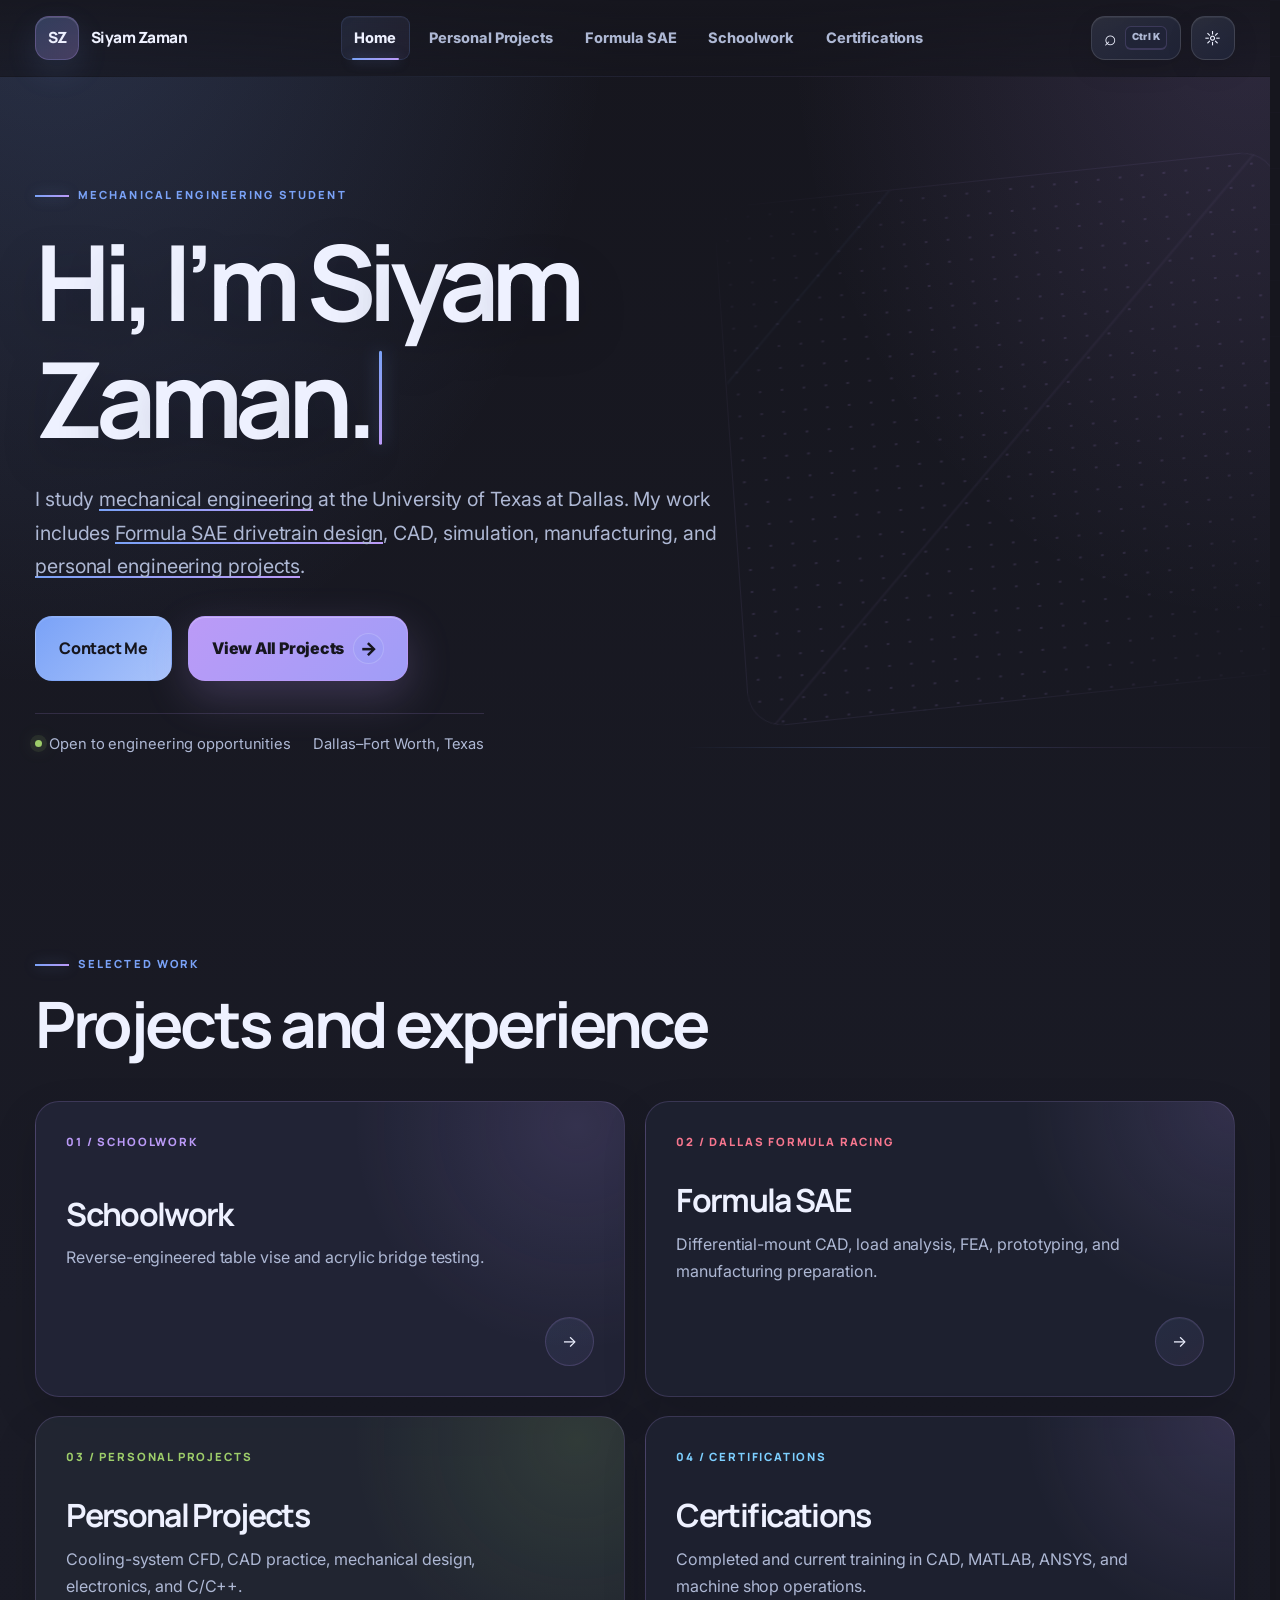
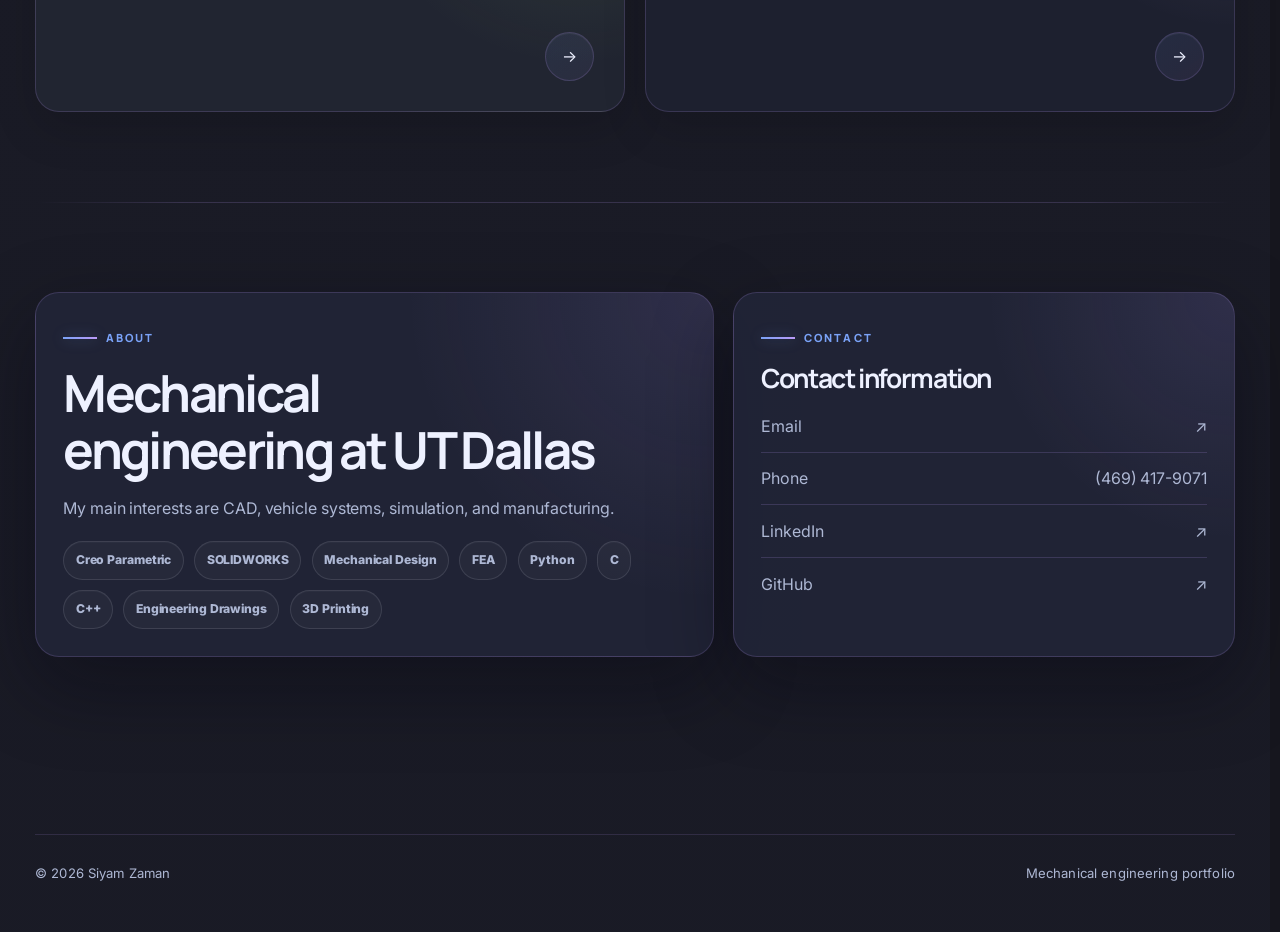
==== index.html @ e3e82bea "update" ====
<!DOCTYPE html><html lang="en"><head><meta charset="UTF-8"><meta name="viewport" content="width=device-width,initial-scale=1,viewport-fit=cover"><meta name="theme-color" content="#16161e"><style>html{background:#16161e;color-scheme:dark}html.theme-preload-light{background:#e1e2e7;color-scheme:light}</style><script>try{if(localStorage.getItem('portfolio-theme')==='light'){document.documentElement.classList.add('theme-preload-light');document.querySelector('meta[name="theme-color"]').content='#e1e2e7'}}catch{}</script><meta name="description" content="Siyam Zaman's mechanical engineering portfolio featuring schoolwork, Formula SAE, personal projects, and technical training."><title>Siyam Zaman | Engineering Portfolio</title><link rel="preconnect" href="https://fonts.googleapis.com"><link rel="preconnect" href="https://fonts.gstatic.com" crossorigin><link rel="stylesheet" href="https://fonts.googleapis.com/css2?family=Inter:opsz,wght@14..32,400..900&amp;family=Manrope:wght@400..800&amp;display=swap"><link rel="stylesheet" href="styles.css"><link rel="canonical" href="https://siyamzaman06.github.io/"><meta name="author" content="Siyam Zaman"><meta property="og:type" content="website"><meta property="og:site_name" content="Siyam Zaman Engineering Portfolio"><meta property="og:title" content="Siyam Zaman | Engineering Portfolio"><meta property="og:description" content="Siyam Zaman&#39;s mechanical engineering portfolio featuring schoolwork, Formula SAE, personal projects, and technical training."><meta property="og:url" content="https://siyamzaman06.github.io/"><meta name="twitter:card" content="summary"><meta name="twitter:title" content="Siyam Zaman | Engineering Portfolio"><meta name="twitter:description" content="Siyam Zaman&#39;s mechanical engineering portfolio featuring schoolwork, Formula SAE, personal projects, and technical training."></head><body data-page="home"><a class="skip" href="#main">Skip to main content</a>
<header class="site-header"><nav class="nav container"><a class="brand" href="index.html"><span class="brand-mark">SZ</span><span>Siyam Zaman</span></a><ul class="nav-links" id="navLinks"><li><a data-page-link="home" href="index.html">Home</a></li><li><a data-page-link="personal" href="personal-projects.html">Personal Projects</a></li><li><a data-page-link="fsae" href="fsae.html">Formula SAE</a></li><li><a data-page-link="school" href="school-projects.html">Schoolwork</a></li><li><a data-page-link="certifications" href="certifications.html">Certifications</a></li></ul><div class="nav-actions"><button type="button" class="icon-btn" id="themeToggle" aria-label="Toggle color theme">☼</button><button type="button" class="menu-btn" id="menuButton" aria-label="Open navigation" aria-expanded="false">☰</button></div></nav></header>
<main id="main">
<section class="home-hero"><div class="container home-grid"><div class="home-copy reveal"><span class="eyebrow">Mechanical Engineering Student</span><h1>Hi, I’m Siyam Zaman.</h1><p>I study <span class="load-underline">mechanical engineering</span> at the University of Texas at Dallas. My work includes <span class="load-underline">Formula SAE drivetrain design</span>, CAD, simulation, manufacturing, and <span class="load-underline">personal engineering projects</span>.</p><div class="hero-actions"><a class="button primary" href="#contact" data-contact-open aria-haspopup="dialog">Contact Me</a><button class="button secondary" type="button" data-project-overview-open aria-haspopup="dialog" aria-controls="projectOverviewDialog">View All Projects <span class="overview-cta-arrow" aria-hidden="true">→</span></button></div><div class="home-meta"><span><i></i>Open to engineering opportunities</span><span>Dallas–Fort Worth, Texas</span></div></div></div></section>
<section class="section" id="work"><div class="container"><div class="section-head reveal"><div><span class="eyebrow">Selected Work</span><h2>Projects and experience</h2></div></div><div class="page-cards"><a class="page-card reveal" href="school-projects.html"><span class="page-no">01 / SCHOOLWORK</span><div><h3>Schoolwork</h3><p>Reverse-engineered table vise and acrylic bridge testing.</p></div><span class="arrow">→</span></a><a class="page-card reveal" href="fsae.html"><span class="page-no">02 / DALLAS FORMULA RACING</span><div><h3>Formula SAE</h3><p>Differential-mount CAD, load analysis, FEA, prototyping, and manufacturing preparation.</p></div><span class="arrow">→</span></a><a class="page-card reveal" href="personal-projects.html"><span class="page-no">03 / PERSONAL PROJECTS</span><div><h3>Personal Projects</h3><p>Cooling-system CFD, CAD practice, mechanical design, electronics, and C/C++.</p></div><span class="arrow">→</span></a><a class="page-card reveal" href="certifications.html"><span class="page-no">04 / CERTIFICATIONS</span><div><h3>Certifications</h3><p>Completed and current training in CAD, MATLAB, ANSYS, and machine shop operations.</p></div><span class="arrow">→</span></a></div></div></section>
<section class="section"><div class="container about-grid"><article class="panel reveal"><span class="eyebrow">About</span><h2 style="font-size:clamp(2rem,4vw,3.3rem)">Mechanical engineering at UT Dallas</h2><p style="margin-top:1.1rem">My main interests are CAD, vehicle systems, simulation, and manufacturing.</p><div class="skills"><span>Creo Parametric</span><span>SOLIDWORKS</span><span>Mechanical Design</span><span>FEA</span><span>Python</span><span>C</span><span>C++</span><span>Engineering Drawings</span><span>3D Printing</span></div></article><aside class="panel reveal" id="contact"><span class="eyebrow">Contact</span><h3>Contact information</h3><div class="contact-list"><a href="mailto:siyamzaman06@gmail.com"><span>Email</span><span>↗</span></a><a href="tel:+14694179071" aria-label="Call Siyam Zaman at 469 417 9071"><span>Phone</span><span>(469) 417-9071</span></a><a href="https://www.linkedin.com/in/siyam-z-310ab1334/" target="_blank" rel="noopener noreferrer"><span>LinkedIn</span><span>↗</span></a><a href="https://github.com/siyamzaman06" target="_blank" rel="noopener noreferrer"><span>GitHub</span><span>↗</span></a></div></aside></div></section>
</main>
<dialog class="project-overview-dialog" id="projectOverviewDialog" aria-labelledby="projectOverviewTitle" aria-describedby="projectOverviewDescription">
  <div class="project-overview-panel">
    <button class="project-overview-close" type="button" aria-label="Close project overview" autofocus>&times;</button>
    <header class="project-overview-header">
      <span class="eyebrow">Portfolio Map</span>
      <h2 id="projectOverviewTitle">All projects</h2>
      <p id="projectOverviewDescription">Ten projects across Formula SAE, coursework, personal work, and practical training.</p>
      <div class="project-overview-summary"><span><strong data-project-count>10</strong> projects shown</span><span>4 categories</span><span>Design · Analysis · Build · Test · Code</span></div>
    </header>
    <div class="project-overview-filters" role="group" aria-label="Filter projects by category">
      <button type="button" data-project-filter="all" aria-pressed="true">All Projects</button>
      <button type="button" data-project-filter="fsae" aria-pressed="false">Formula SAE</button>
      <button type="button" data-project-filter="schoolwork" aria-pressed="false">Schoolwork</button>
      <button type="button" data-project-filter="personal" aria-pressed="false">Personal</button>
      <button type="button" data-project-filter="certifications" aria-pressed="false">Certifications</button>
    </div>
    <div class="project-overview-grid">
      <a class="project-overview-card" data-project-category="fsae" href="fsae.html#timeline">
        <div class="project-overview-meta"><span>Formula SAE</span><small>Vehicle Systems</small></div>
        <h3>Differential Mount &amp; Drivetrain Development</h3>
        <p>CAD, packaging, load analysis, FEA, and prototyping for an eccentric differential mount.</p>
        <div class="project-skill-chips"><span>CAD Development</span><span>Packaging</span><span>Statics</span><span>FEA</span><span>Prototyping</span></div>
        <b>Explore project →</b>
      </a>
      <a class="project-overview-card" data-project-category="fsae" href="fsae.html#tab-fea">
        <div class="project-overview-meta"><span>Formula SAE</span><small>Structural Analysis</small></div>
        <h3>Differential-Mount Tab CAD &amp; FEA</h3>
        <p>Left and right tab geometry evaluated with side-specific reaction loads and fatigue criteria.</p>
        <div class="project-skill-chips"><span>Load Cases</span><span>FEA Iteration</span><span>Factor of Safety</span><span>4130 Steel</span></div>
        <b>Explore project →</b>
      </a>
      <a class="project-overview-card" data-project-category="schoolwork" href="school-projects.html#table-vise">
        <div class="project-overview-meta"><span>Schoolwork</span><small>CAD Documentation</small></div>
        <h3>Reverse-Engineered Table Vise</h3>
        <p>Component modeling, assembly reconstruction, GD&amp;T drawings, and bill of materials.</p>
        <div class="project-skill-chips"><span>Creo Parametric</span><span>Reverse Engineering</span><span>Assembly Modeling</span><span>GD&amp;T</span><span>BOM</span></div>
        <b>Explore project →</b>
      </a>
      <a class="project-overview-card" data-project-category="schoolwork" href="school-projects.html#acrylic-bridge">
        <div class="project-overview-meta"><span>Schoolwork</span><small>Design &amp; Test</small></div>
        <h3>Laser-Cut Acrylic Bridge</h3>
        <p>AutoCAD design, structural calculations, laser-cut fabrication, and load testing.</p>
        <div class="project-skill-chips"><span>AutoCAD</span><span>Statics</span><span>Laser Cutting</span><span>Structural Testing</span></div>
        <b>Explore project →</b>
      </a>
      <a class="project-overview-card" data-project-category="certifications" href="certifications.html#machine-shop">
        <div class="project-overview-meta"><span>Certifications</span><small>Manufacturing</small></div>
        <h3>Machine Shop Training</h3>
        <p>Hands-on aluminum machining and threaded-fastener preparation.</p>
        <div class="project-skill-chips"><span>Cutting</span><span>Drilling</span><span>Tapping</span><span>Fastener Assembly</span></div>
        <b>Explore project →</b>
      </a>
      <a class="project-overview-card" data-project-category="personal" href="cooling-test-bench.html">
        <div class="project-overview-meta"><span>Personal</span><small>Thermal-Fluid Testing</small></div>
        <h3>Electronics Cooling Test System</h3>
        <p>Four duct resistance curves matched with the fan P–Q curve to select a test outlet.</p>
        <div class="project-skill-chips"><span>Heat Transfer</span><span>ANSYS Fluent</span><span>Fan P–Q Curves</span><span>Instrumentation</span><span>3D Printing</span></div>
        <b>Explore project →</b>
      </a>
      <a class="project-overview-card" data-project-category="personal" href="personal-projects.html#cad-practice">
        <div class="project-overview-meta"><span>Personal</span><small>Ongoing Practice</small></div>
        <h3>365 CAD Practice Problems</h3>
        <p>Consistent part-modeling practice across SOLIDWORKS and Creo.</p>
        <div class="project-skill-chips"><span>SOLIDWORKS</span><span>Creo</span><span>Sketching</span><span>Parametric Modeling</span></div>
        <b>Explore project →</b>
      </a>
      <a class="project-overview-card" data-project-category="personal" href="planetary-gearbox.html">
        <div class="project-overview-meta"><span>Personal</span><small>Mechanical Systems</small></div>
        <h3>Instrumented Planetary Gearbox</h3>
        <p>Preliminary gearbox requirements, gear calculations, CAD planning, and test planning.</p>
        <div class="project-skill-chips"><span>Planetary Gearing</span><span>Parametric CAD</span><span>ANSYS</span><span>3D Printing</span><span>Test Validation</span></div>
        <b>Explore project →</b>
      </a>
      <a class="project-overview-card" data-project-category="personal" href="personal-projects.html#arduino-projects">
        <div class="project-overview-meta"><span>Personal</span><small>Electronics</small></div>
        <h3>Arduino Electronics Learning Projects</h3>
        <p>Breadboard circuits built and debugged with an Arduino-compatible board.</p>
        <div class="project-skill-chips"><span>Circuits</span><span>Breadboarding</span><span>Arduino Programming</span><span>I/O</span><span>Troubleshooting</span></div>
        <b>Explore project →</b>
      </a>
      <a class="project-overview-card" data-project-category="personal" href="personal-projects.html#competitive-programming">
        <div class="project-overview-meta"><span>Personal</span><small>Software &amp; Algorithms</small></div>
        <h3>Competitive Programming &amp; Algorithms</h3>
        <p>Approximately 200 Codeforces problems solved in C and C++, plus USACO practice.</p>
        <div class="project-skill-chips"><span>C</span><span>C++</span><span>Algorithms</span><span>Data Structures</span><span>Dynamic Programming</span><span>Complexity Analysis</span></div>
        <b>Explore project →</b>
      </a>
    </div>
  </div>
</dialog>
<footer class="footer"><div class="container footer-row"><span>© <span data-year></span> Siyam Zaman</span><span>Mechanical engineering portfolio</span></div></footer><script src="script.js?v=20260829"></script></body></html>
---- styles.css ----
:root{--bg:#16161e;--bg2:#1a1b26;--panel:rgba(36,40,59,.82);--solid:#24283b;--text:#c0caf5;--muted:#a9b1d6;--line:rgb(var(--accent-rgb)/.2);--accent:#7aa2f7;--accent2:#7dcfff;--green:#9ece6a;--amber:#e0af68;--shadow:0 24px 70px rgba(0,0,0,.28);--r:22px;--max:1180px}body.light{--bg:#e1e2e7;--bg2:#d5d6db;--panel:rgba(255,255,255,.88);--solid:#fff;--text:#343b58;--muted:#6172b0;--line:rgba(55,96,191,.12);--shadow:0 22px 55px rgba(55,96,191,.13)}*{box-sizing:border-box;margin:0;padding:0}html{scroll-behavior:smooth}body{min-height:100vh;overflow-x:hidden;color:var(--text);background:radial-gradient(circle at 10% 5%,rgb(var(--accent-rgb)/.13),transparent 31%),radial-gradient(circle at 90% 2%,rgb(var(--accent2-rgb)/.14),transparent 27%),linear-gradient(180deg,var(--bg),var(--bg2));font-family:Inter,ui-sans-serif,system-ui,-apple-system,BlinkMacSystemFont,"Segoe UI",sans-serif;line-height:1.65;transition:.25s}body:before{content:"";position:fixed;inset:0;pointer-events:none;z-index:-1;opacity:.17;background-image:linear-gradient(var(--line) 1px,transparent 1px),linear-gradient(90deg,var(--line) 1px,transparent 1px);background-size:46px 46px;mask-image:linear-gradient(to bottom,black,transparent 78%)}a{color:inherit;text-decoration:none}img{display:block;max-width:100%}button{font:inherit;cursor:pointer}.container{width:min(calc(100% - 2rem),var(--max));margin-inline:auto}.skip{position:fixed;top:-70px;left:1rem;z-index:9999;padding:.8rem 1rem;color:#16161e;background:var(--accent);border-radius:10px;font-weight:800}.skip:focus{top:1rem}.site-header{position:sticky;top:0;z-index:1000;border-bottom:1px solid transparent;transition:.25s}.site-header.scrolled{background:color-mix(in srgb,var(--bg) 82%,transparent);border-bottom-color:var(--line);backdrop-filter:blur(18px)}.nav{min-height:78px;display:flex;align-items:center;justify-content:space-between;gap:1.1rem}.brand{display:flex;align-items:center;gap:.75rem;font-weight:900;letter-spacing:-.03em}.brand-mark{width:42px;aspect-ratio:1;display:grid;place-items:center;border:1px solid var(--line);border-radius:13px;background:linear-gradient(135deg,rgb(var(--accent-rgb)/.23),rgb(var(--accent2-rgb)/.28))}.nav-links{display:flex;align-items:center;gap:1rem;list-style:none}.nav-links a{position:relative;padding:.3rem 0;color:var(--muted);font-size:.91rem;font-weight:760}.nav-links a:hover,.nav-links a.active{color:var(--text)}.nav-links a.active:after{content:"";position:absolute;left:0;right:0;bottom:-.45rem;height:2px;background:linear-gradient(90deg,var(--accent),var(--accent2));border-radius:99px}.nav-actions{display:flex;align-items:center;gap:.65rem}.icon-btn,.menu-btn{width:42px;height:42px;display:grid;place-items:center;color:var(--text);border:1px solid var(--line);border-radius:12px;background:var(--panel)}.menu-btn{display:none}.button{display:inline-flex;align-items:center;justify-content:center;gap:.55rem;min-height:46px;padding:.75rem 1.1rem;border:1px solid transparent;border-radius:13px;font-weight:850;transition:.2s}.button:hover{transform:translateY(-2px)}.primary{color:#16161e;background:linear-gradient(135deg,var(--accent),#7dcfff);box-shadow:0 12px 32px rgb(var(--accent-rgb)/.2)}.secondary{color:var(--text);border-color:var(--line);background:var(--panel)}.small{min-height:40px;padding:.58rem .85rem;font-size:.88rem}.eyebrow{display:inline-flex;align-items:center;gap:.55rem;margin-bottom:.8rem;color:var(--accent);font-size:.78rem;font-weight:900;letter-spacing:.15em;text-transform:uppercase}.eyebrow:before{content:"";width:28px;height:2px;background:linear-gradient(90deg,var(--accent),var(--accent2))}h1,h2,h3{line-height:1.1;letter-spacing:-.045em}h1{font-size:clamp(3.1rem,8vw,6.8rem)}h2{font-size:clamp(2.1rem,5vw,4rem)}h3{font-size:clamp(1.3rem,2.3vw,1.65rem)}p{color:var(--muted)}.section{padding:6rem 0}.section-head{display:flex;justify-content:space-between;align-items:end;gap:2rem;margin-bottom:2.2rem}.page-hero{padding:5.8rem 0 3.8rem}.page-grid{display:grid;grid-template-columns:1.1fr .9fr;align-items:center;gap:3rem}.page-hero p{max-width:720px;margin-top:1.35rem;font-size:clamp(1.02rem,1.8vw,1.22rem)}.hero-actions{display:flex;flex-wrap:wrap;gap:.8rem;margin-top:1.8rem}.badge-card,.panel{padding:1.7rem;border:1px solid var(--line);border-radius:30px;background:radial-gradient(circle at top right,rgb(var(--accent-rgb)/.14),transparent 35%),var(--panel);box-shadow:var(--shadow)}.facts{display:grid;gap:.85rem;margin-top:1rem}.fact{display:flex;justify-content:space-between;gap:1rem;padding-bottom:.75rem;border-bottom:1px solid var(--line)}.fact:last-child{border-bottom:0;padding-bottom:0}.fact span:last-child{color:var(--muted);text-align:right}.home-hero{min-height:calc(100vh - 78px);display:grid;align-items:center;padding:4.5rem 0 3.8rem}.home-grid{display:grid;grid-template-columns:1.12fr .88fr;gap:4rem;align-items:center}.home-copy p{max-width:730px;margin-top:1.45rem;font-size:clamp(1.05rem,2vw,1.24rem)}.home-meta{display:flex;flex-wrap:wrap;gap:.8rem 1.4rem;margin-top:1.8rem;color:var(--muted);font-size:.92rem}.home-meta span{display:flex;align-items:center;gap:.45rem}.home-meta i{width:7px;height:7px;border-radius:50%;background:var(--green);box-shadow:0 0 0 5px rgba(158,206,106,.1)}.visual{position:relative;min-height:470px;display:grid;place-items:center}.blueprint{width:min(100%,500px);min-height:420px;position:relative;overflow:hidden;border:1px solid var(--line);border-radius:30px;background:linear-gradient(rgb(var(--accent-rgb)/.08) 1px,transparent 1px),linear-gradient(90deg,rgb(var(--accent-rgb)/.08) 1px,transparent 1px),radial-gradient(circle at 75% 20%,rgb(var(--accent-rgb)/.20),transparent 30%),linear-gradient(145deg,rgba(255,255,255,.08),rgba(255,255,255,.02));background-size:30px 30px,30px 30px,auto,auto;box-shadow:var(--shadow);transform:perspective(1100px) rotateY(-6deg) rotateX(2deg)}.blueprint svg{position:absolute;inset:14% 8% 22%;width:84%;height:64%;filter:drop-shadow(0 20px 28px rgba(0,0,0,.28))}.blue-label{position:absolute;left:1.3rem;right:1.3rem;bottom:1.3rem;display:flex;justify-content:space-between;align-items:end;gap:1rem;padding:1rem;border:1px solid var(--line);border-radius:15px;background:rgba(6,14,25,.58);backdrop-filter:blur(12px)}body.light .blue-label{background:rgba(255,255,255,.72)}.page-cards,.project-grid,.cert-grid{display:grid;grid-template-columns:repeat(12,1fr);gap:1.2rem}.page-card{grid-column:span 6;min-height:330px;display:flex;flex-direction:column;justify-content:space-between;gap:2rem;padding:1.7rem;border:1px solid var(--line);border-radius:30px;background:radial-gradient(circle at top right,rgb(var(--accent-rgb)/.13),transparent 32%),var(--panel);box-shadow:0 18px 45px rgba(0,0,0,.14);transition:.25s}.page-card:nth-child(even){background:radial-gradient(circle at top right,rgb(var(--accent2-rgb)/.14),transparent 32%),var(--panel)}.page-card:hover{transform:translateY(-5px);border-color:rgb(var(--accent-rgb)/.35)}.page-no{color:var(--accent);font-size:.8rem;font-weight:900;letter-spacing:.13em}.page-card p{margin-top:.75rem}.arrow{align-self:flex-end;width:46px;height:46px;display:grid;place-items:center;border:1px solid var(--line);border-radius:50%}.about-grid{display:grid;grid-template-columns:1.15fr .85fr;gap:1.2rem}.skills{display:flex;flex-wrap:wrap;gap:.65rem;margin-top:1.2rem}.skills span,.tag{padding:.55rem .72rem;border:1px solid var(--line);border-radius:999px;color:var(--muted);background:rgba(255,255,255,.025);font-size:.8rem;font-weight:820}.contact-list{display:grid;gap:.8rem;margin-top:1.2rem}.contact-list a{display:flex;justify-content:space-between;gap:1rem;padding-bottom:.75rem;border-bottom:1px solid var(--line);color:var(--muted)}.contact-list a:last-child{border-bottom:0}.project-card{grid-column:span 6;overflow:hidden;border:1px solid var(--line);border-radius:30px;background:var(--panel);box-shadow:0 18px 50px rgba(0,0,0,.13)}.project-card.featured{grid-column:span 12;display:grid;grid-template-columns:1.1fr .9fr}.media{position:relative;min-height:280px;overflow:hidden;border-bottom:1px solid var(--line);background:linear-gradient(145deg,rgb(var(--accent-rgb)/.12),rgb(var(--accent2-rgb)/.1)),var(--solid)}.featured .media{min-height:440px;border-right:1px solid var(--line);border-bottom:0}.media img{width:100%;height:100%;position:absolute;inset:0;object-fit:cover}.placeholder{position:absolute;inset:0;display:none;place-items:center;padding:2rem;text-align:center;color:var(--muted);background:linear-gradient(var(--line) 1px,transparent 1px),linear-gradient(90deg,var(--line) 1px,transparent 1px),radial-gradient(circle at 70% 25%,rgb(var(--accent-rgb)/.15),transparent 34%),var(--solid);background-size:32px 32px,32px 32px,auto,auto}.placeholder.show{display:grid}.placeholder strong{display:block;margin-bottom:.4rem;color:var(--text)}.project-body{display:flex;flex-direction:column;gap:1rem;padding:1.55rem}.featured .project-body{justify-content:center;padding:2.3rem}.meta{display:flex;flex-wrap:wrap;gap:.6rem 1rem;color:var(--muted);font-size:.84rem}.tags{display:flex;flex-wrap:wrap;gap:.5rem}.status{display:inline-flex;width:fit-content;align-items:center;gap:.45rem;padding:.42rem .65rem;border:1px solid var(--line);border-radius:999px;font-size:.77rem;font-weight:880}.status:before{content:"";width:7px;height:7px;border-radius:50%}.done:before{background:var(--green)}.progress:before{background:var(--amber)}.course:before{background:var(--accent)}.note{margin-top:1.4rem;padding:1rem 1.1rem;border:1px solid rgba(224,175,104,.24);border-radius:15px;color:var(--muted);background:rgba(224,175,104,.06)}.note strong{color:var(--text)}.timeline-intro{display:grid;grid-template-columns:1fr 1fr;gap:1.2rem;margin-bottom:5rem}.timeline{position:relative;padding:1rem 0}.timeline-line,.timeline-progress{position:absolute;top:0;left:50%;width:3px;transform:translateX(-50%);border-radius:99px}.timeline-line{bottom:0;background:var(--line)}.timeline-progress{height:0;background:linear-gradient(180deg,var(--accent),var(--accent2));box-shadow:0 0 18px rgb(var(--accent-rgb)/.45)}.timeline-item{position:relative;display:grid;grid-template-columns:1fr 84px 1fr;align-items:center;gap:1.4rem;min-height:360px;margin-bottom:2rem}.dot{grid-column:2;justify-self:center;width:19px;height:19px;z-index:3;border:4px solid var(--bg);border-radius:50%;background:var(--line);box-shadow:0 0 0 1px var(--line);transition:.3s}.timeline-item.active .dot{background:var(--accent);box-shadow:0 0 0 1px var(--accent),0 0 20px rgb(var(--accent-rgb)/.55)}.timeline-copy,.timeline-media{opacity:0;transform:translateY(24px);transition:.65s}.timeline-item.visible .timeline-copy,.timeline-item.visible .timeline-media{opacity:1;transform:translateY(0)}.timeline-copy{padding:1.5rem;border:1px solid var(--line);border-radius:var(--r);background:var(--panel);box-shadow:0 16px 42px rgba(0,0,0,.12)}.timeline-copy p{margin-top:.7rem}.timeline-media .media{min-height:300px;border:1px solid var(--line);border-radius:var(--r);box-shadow:var(--shadow)}.timeline-item:nth-child(odd) .timeline-media{grid-column:1;grid-row:1}.timeline-item:nth-child(odd) .timeline-copy{grid-column:3;grid-row:1}.timeline-item:nth-child(even) .timeline-copy{grid-column:1;grid-row:1}.timeline-item:nth-child(even) .timeline-media{grid-column:3;grid-row:1}.timeline-date{display:block;margin-bottom:.65rem;color:var(--accent);font-size:.78rem;font-weight:900;letter-spacing:.12em;text-transform:uppercase}.cert-card{grid-column:span 6;display:flex;flex-direction:column;gap:1rem;padding:1.6rem;border:1px solid var(--line);border-radius:30px;background:var(--panel);box-shadow:0 18px 48px rgba(0,0,0,.12)}.cert-icon{width:52px;height:52px;display:grid;place-items:center;border:1px solid var(--line);border-radius:15px;background:linear-gradient(135deg,rgb(var(--accent-rgb)/.18),rgb(var(--accent2-rgb)/.18));font-weight:950}.cert-card ul{display:grid;gap:.5rem;padding-left:1.15rem;color:var(--muted)}.footer{padding:2rem 0 3rem}.footer-row{display:flex;justify-content:space-between;gap:1rem;padding-top:1.4rem;border-top:1px solid var(--line);color:var(--muted)}.reveal{opacity:0;transform:translateY(22px);transition:.65s}.reveal.visible{opacity:1;transform:translateY(0)}@media(max-width:980px){.home-grid,.page-grid,.about-grid,.timeline-intro,.project-card.featured{grid-template-columns:1fr}.blueprint{transform:none}.project-card,.project-card.featured,.cert-card{grid-column:span 12}.featured .media{min-height:340px;border-right:0;border-bottom:1px solid var(--line)}.timeline-line,.timeline-progress{left:20px}.timeline-item{grid-template-columns:42px 1fr;gap:1rem;min-height:auto;margin-bottom:3rem}.dot{grid-column:1;grid-row:1/span 2;align-self:start;margin-top:1.2rem}.timeline-item:nth-child(n) .timeline-copy,.timeline-item:nth-child(n) .timeline-media{grid-column:2}.timeline-item:nth-child(n) .timeline-copy{grid-row:1}.timeline-item:nth-child(n) .timeline-media{grid-row:2}}@media(max-width:780px){.nav-links{position:fixed;top:78px;left:1rem;right:1rem;display:none;flex-direction:column;align-items:stretch;gap:0;padding:.6rem;border:1px solid var(--line);border-radius:16px;background:color-mix(in srgb,var(--bg) 90%,transparent);box-shadow:var(--shadow);backdrop-filter:blur(18px)}.nav-links.open{display:flex}.nav-links a{display:block;padding:.8rem .9rem}.nav-links a.active:after{display:none}.menu-btn{display:grid}.nav-resume{display:none}.home-hero{min-height:auto}.home-grid{gap:2.6rem}.visual{min-height:360px}.blueprint{min-height:350px}.page-card{grid-column:span 12;min-height:285px}.section{padding:4.5rem 0}.section-head{align-items:start;flex-direction:column}.footer-row{flex-direction:column}}@media(prefers-reduced-motion:reduce){*,*:before,*:after{scroll-behavior:auto!important;animation-duration:.001ms!important;transition-duration:.001ms!important}}

/* Homepage portrait and simplified schoolwork layouts */
.portrait-media{width:min(100%,460px);min-height:520px;border:1px solid var(--line);border-radius:30px;box-shadow:var(--shadow);background:var(--solid)}
.portrait-media img{object-position:center 20%}
.portrait-placeholder{font-size:.95rem}
.simple-page-hero{padding-bottom:2rem}
.simple-page-hero .container{max-width:900px;margin-left:max(1rem,calc((100% - var(--max))/2))}
.school-projects-section{padding-top:2rem}
.project-card.featured.reverse{grid-template-columns:.9fr 1.1fr}
.project-card.featured.reverse .media{order:2;border-right:0;border-left:1px solid var(--line)}
.project-card.featured.reverse .project-body{order:1}
.table-vise-card{grid-template-columns:1fr}
.project-gallery{display:grid;grid-template-columns:repeat(2,minmax(0,1fr));gap:1rem;padding:1rem;border-bottom:1px solid var(--line)}
.project-gallery .media{min-height:360px;border:1px solid var(--line);border-radius:20px;background:#f4f6f8;box-shadow:0 16px 38px rgba(0,0,0,.18)}
.project-gallery .media:after{content:"";position:absolute;inset:0;z-index:1;pointer-events:none;background:linear-gradient(180deg,rgba(7,17,31,.26),transparent 30%,transparent 65%,rgba(7,17,31,.45))}
.project-gallery .media img{object-fit:cover;padding:0;background:#f4f6f8;transform:scale(1.1);transition:transform .35s cubic-bezier(.2,.8,.2,1)}
.project-gallery .media:hover img{transform:scale(1.15)}
.project-gallery figcaption{position:absolute;top:1rem;left:1rem;z-index:2;pointer-events:none;padding:.45rem .65rem;border:1px solid rgba(255,255,255,.18);border-radius:999px;color:#fff;background:rgba(6,14,25,.72);backdrop-filter:blur(10px);font-size:.78rem;font-weight:850}
.drawing-switcher{grid-template-columns:1fr;gap:.8rem}
.drawing-controls{display:flex;align-items:center;justify-content:space-between;gap:.7rem}
.drawing-tabs{display:flex;flex-wrap:wrap;gap:.55rem;padding:.15rem}
.drawing-tabs button{padding:.6rem .9rem;border:1px solid var(--line);border-radius:11px;color:var(--muted);background:var(--solid);font-size:.78rem;font-weight:900;transition:color .2s,border-color .2s,background .2s,transform .2s}
.drawing-tabs button:hover{transform:translateY(-2px);color:var(--text);border-color:rgb(var(--accent-rgb)/.35)}
.drawing-tabs button[aria-selected="true"]{color:#16161e;border-color:transparent;background:linear-gradient(135deg,var(--accent),#7dcfff);box-shadow:0 8px 24px rgb(var(--accent-rgb)/.18)}
.drawing-autoplay-toggle{flex:0 0 auto;width:36px;min-height:36px;padding:0;border:1px solid var(--line);border-radius:10px;color:var(--muted);background:color-mix(in srgb,var(--solid) 72%,transparent);font-size:.78rem;font-weight:900;line-height:1;transition:color .2s,border-color .2s,background .2s,transform .2s}
.drawing-autoplay-toggle:hover{color:var(--text);border-color:rgb(var(--accent-rgb)/.4);background:rgb(var(--accent-rgb)/.09);transform:translateY(-1px)}
.drawing-autoplay-toggle:focus-visible{outline:2px solid var(--accent);outline-offset:2px}
.drawing-progress{height:3px;position:relative;overflow:hidden;border-radius:999px;background:rgb(var(--accent-rgb)/.13);box-shadow:inset 0 0 0 1px rgb(var(--accent-rgb)/.06)}
.drawing-progress span{display:block;width:100%;height:100%;transform:scaleX(0);transform-origin:left center;border-radius:inherit;background:linear-gradient(90deg,var(--accent),var(--accent2));box-shadow:0 0 14px rgb(var(--accent-rgb)/.64);will-change:transform}
.drawing-progress[hidden],.drawing-autoplay-toggle[hidden]{display:none}
@media(prefers-reduced-motion:reduce){.drawing-progress,.drawing-autoplay-toggle{display:none}}
body.user-reduce-motion .drawing-progress,body.user-reduce-motion .drawing-autoplay-toggle{display:none}
.drawing-stage{aspect-ratio:16 / 10;position:relative;min-height:0}
.project-gallery .drawing-slide{min-height:0;position:absolute;inset:0;opacity:0;visibility:hidden;transform:scale(.985);border-right:1px solid var(--line);transition:opacity .32s,transform .42s cubic-bezier(.16,1,.3,1),visibility .32s}
.project-gallery .drawing-slide.active{z-index:1;opacity:1;visibility:visible;transform:none}
.project-gallery .drawing-slide img{object-fit:contain;padding:0;background:#f4f6f8;transform:none}
.project-gallery .drawing-slide:hover img{transform:scale(1.012)}
.preview-button{position:absolute;right:1rem;bottom:1rem;z-index:3;min-height:42px;padding:.65rem 1rem;border:1px solid rgba(255,255,255,.32);border-radius:12px;color:#16161e;background:linear-gradient(135deg,var(--accent),#7dcfff);box-shadow:0 10px 28px rgba(0,0,0,.25);font-weight:900;transition:transform .2s,box-shadow .2s}
.preview-button:hover{transform:translateY(-2px) scale(1.03);box-shadow:0 14px 34px rgba(0,0,0,.32)}
.preview-button:focus-visible{outline:3px solid #fff;outline-offset:3px}
body.model-viewer-open{overflow:hidden}
.model-viewer-dialog{width:min(1120px,calc(100vw - 2rem));height:min(800px,calc(100dvh - 2rem));max-width:none;max-height:none;margin:auto;padding:0;border:0;border-radius:24px;background:transparent;color:var(--text);overflow:visible}
.model-viewer-dialog::backdrop{background:rgba(5,8,15,.84);backdrop-filter:blur(12px)}
.model-viewer-panel{display:grid;grid-template-rows:auto minmax(0,1fr) auto;width:100%;height:100%;overflow:hidden;border:1px solid color-mix(in srgb,var(--accent) 34%,var(--line));border-radius:24px;background:linear-gradient(145deg,#1b1d2a,#151722 62%,#171b29);box-shadow:0 30px 90px rgba(0,0,0,.58);transform-origin:center bottom;animation:genie-panel-in .68s cubic-bezier(.16,1,.3,1) both}
.model-viewer-header,.model-viewer-footer{display:flex;align-items:center;justify-content:space-between;gap:1rem;padding:1rem 1.2rem;border-color:var(--line);background:rgba(22,22,30,.88);backdrop-filter:blur(18px)}
.model-viewer-header{border-bottom:1px solid var(--line)}
.model-viewer-header span{display:block;margin-bottom:.2rem;color:var(--accent);font-size:.68rem;font-weight:850;letter-spacing:.14em;text-transform:uppercase}
.model-viewer-header h2{margin:0;font-size:clamp(1.1rem,2.2vw,1.55rem);line-height:1.1}
.model-viewer-actions{display:flex;align-items:center;gap:.55rem}
.model-viewer-actions button{min-height:42px;padding:.6rem .85rem;border:1px solid var(--line);border-radius:12px;color:var(--text);background:rgba(255,255,255,.055);font-weight:800;transition:border-color .2s,background .2s,transform .2s}
.model-viewer-actions button:hover{border-color:color-mix(in srgb,var(--accent) 55%,var(--line));background:rgba(255,255,255,.095);transform:translateY(-1px)}
.model-viewer-actions .model-viewer-close{width:42px;padding:0;font-size:1.45rem;line-height:1}
.model-viewer-stage{position:relative;min-height:0;overflow:hidden;background:radial-gradient(circle at 50% 44%,rgba(122,162,247,.13),transparent 44%),linear-gradient(145deg,#121520,#1b2030)}
.model-viewer-stage:before{content:"";position:absolute;inset:0;z-index:0;pointer-events:none;background-image:linear-gradient(rgba(122,162,247,.035) 1px,transparent 1px),linear-gradient(90deg,rgba(122,162,247,.035) 1px,transparent 1px);background-size:34px 34px;mask-image:linear-gradient(to bottom,rgba(0,0,0,.8),transparent 88%)}
.model-viewer-stage canvas{position:absolute;inset:0;z-index:1;display:block;width:100%;height:100%;touch-action:none;cursor:grab}
.model-viewer-stage canvas:active{cursor:grabbing}
.model-viewer-status{position:absolute;left:50%;bottom:1rem;z-index:2;margin:0;padding:.55rem .8rem;border:1px solid var(--line);border-radius:999px;color:var(--muted);background:rgba(11,14,23,.78);backdrop-filter:blur(12px);font-size:.76rem;font-weight:750;transform:translateX(-50%);white-space:nowrap;transition:opacity .25s}
.model-viewer-status.is-ready{opacity:.78}
.model-viewer-status.has-error{color:#ff9eab;border-color:rgba(255,126,142,.35)}
.model-viewer-footer{border-top:1px solid var(--line);color:var(--muted);font-size:.76rem;font-weight:700}
@media(max-width:640px){.model-viewer-dialog{width:calc(100vw - 1rem);height:calc(100dvh - 1rem);border-radius:18px}.model-viewer-panel{border-radius:18px}.model-viewer-header{padding:.85rem}.model-viewer-header>div:first-child span{font-size:.6rem}.model-viewer-actions button{min-height:40px;padding:.55rem .7rem}.model-viewer-actions .model-viewer-close{width:40px}.model-viewer-footer{padding:.75rem .85rem}.model-viewer-footer span:first-child{display:none}.model-viewer-status{max-width:calc(100% - 2rem);overflow:hidden;text-overflow:ellipsis}.model-viewer-stage{min-height:360px}}
@property --preview-ring-angle{syntax:"<angle>";inherits:false;initial-value:0deg}
.image-lightbox{width:100%;max-width:none;height:100%;max-height:none;padding:0;border:0;background:transparent;overflow:visible}
.image-lightbox[open]{display:grid;place-items:center;padding:clamp(.75rem,3vw,2rem)}
.image-lightbox::backdrop{background:radial-gradient(circle at var(--preview-click-x,50%) var(--preview-click-y,70%),rgb(var(--accent-rgb)/.17),transparent 34%),rgba(2,7,14,.82);backdrop-filter:blur(20px) saturate(1.16);animation:preview-backdrop-in .34s ease both}
.image-lightbox-panel{--preview-pointer-x:50%;--preview-pointer-y:20%;width:min(1140px,100%);max-height:calc(100vh - clamp(1.5rem,6vw,4rem));position:relative;isolation:isolate;display:grid;grid-template-rows:auto minmax(0,1fr) auto;overflow:hidden;border:1px solid rgba(255,255,255,.12);border-radius:28px;background:linear-gradient(145deg,rgba(36,40,59,.97),rgba(5,13,25,.98));box-shadow:0 48px 130px rgba(0,0,0,.66),0 0 90px rgb(var(--accent-rgb)/.1);transform-origin:center bottom;will-change:transform,opacity,clip-path;animation:preview-panel-in .56s cubic-bezier(.16,1,.3,1) both}
.image-lightbox-panel:before{content:"";position:absolute;inset:0;z-index:4;pointer-events:none;padding:1px;border-radius:inherit;background:conic-gradient(from var(--preview-ring-angle),rgb(var(--accent-rgb)/.12),rgb(var(--accent-rgb)/.9),rgb(var(--accent2-rgb)/.78),rgba(158,206,106,.62),rgb(var(--accent-rgb)/.12));-webkit-mask:linear-gradient(#000 0 0) content-box,linear-gradient(#000 0 0);-webkit-mask-composite:xor;mask-composite:exclude;animation:preview-ring-spin 10s .7s linear infinite}
.image-lightbox-panel:after{content:"";position:absolute;inset:0;z-index:0;pointer-events:none;background:radial-gradient(460px circle at var(--preview-pointer-x) var(--preview-pointer-y),rgb(var(--accent-rgb)/.12),transparent 62%)}
.image-lightbox-panel>*{position:relative;z-index:1}
.image-lightbox-header{display:flex;align-items:center;justify-content:space-between;gap:1rem;padding:.9rem 1rem;border-bottom:1px solid rgba(255,255,255,.1);background:rgba(10,22,39,.68);backdrop-filter:blur(18px) saturate(1.18)}
.image-lightbox-header>div:first-child{min-width:0}
.image-lightbox-header span{width:fit-content;display:block;margin-bottom:.3rem;padding:.16rem .45rem;border:1px solid rgb(var(--accent-rgb)/.2);border-radius:999px;color:#7dcfff;background:rgb(var(--accent-rgb)/.07);font-size:.62rem;font-weight:950;letter-spacing:.12em;text-transform:uppercase}
.image-lightbox-header h2{overflow:hidden;color:#fff;font-size:clamp(1.08rem,2.5vw,1.58rem);text-overflow:ellipsis;white-space:nowrap}
.image-lightbox-actions{display:flex;align-items:center;gap:.55rem}
.image-lightbox-close,.image-lightbox-zoom,.image-lightbox-nav{width:42px;height:42px;display:grid;flex:0 0 42px;place-items:center;border:1px solid rgba(255,255,255,.13);border-radius:14px;color:#fff;background:rgba(255,255,255,.055);box-shadow:0 10px 28px rgba(0,0,0,.16);line-height:1;transition:transform .22s,background .22s,border-color .22s,box-shadow .22s}
.image-lightbox-close{font-size:1.62rem}
.image-lightbox-zoom,.image-lightbox-nav{font-size:1.28rem}
.image-lightbox-close:hover,.image-lightbox-zoom:hover,.image-lightbox-nav:hover{transform:translateY(-2px) scale(1.04);border-color:rgb(var(--accent-rgb)/.38);background:rgb(var(--accent-rgb)/.11);box-shadow:0 14px 34px rgba(0,0,0,.24)}
.image-lightbox-close:focus-visible,.image-lightbox-zoom:focus-visible,.image-lightbox-nav:focus-visible{outline:3px solid var(--accent);outline-offset:3px}
.image-lightbox-zoom[hidden],.image-lightbox-nav[hidden]{display:none}
.image-lightbox-stage{min-height:0;position:relative;isolation:isolate;display:grid;place-items:center;overflow:hidden;padding:clamp(.35rem,1vw,.7rem);background:rgba(5,12,22,.94);overscroll-behavior:contain;scrollbar-color:rgb(var(--accent-rgb)/.6) rgba(255,255,255,.05)}
.image-lightbox-stage:before{content:"";position:absolute;inset:0;z-index:2;pointer-events:none;background:linear-gradient(rgba(255,255,255,.025) 1px,transparent 1px),linear-gradient(90deg,rgba(255,255,255,.025) 1px,transparent 1px),radial-gradient(circle at center,transparent 42%,rgba(2,6,12,.5) 100%);background-size:32px 32px,32px 32px,auto}
.image-lightbox-ambient{position:absolute;inset:4.5rem 0 2rem;z-index:0;pointer-events:none;opacity:.11;background-position:center;background-size:cover;filter:blur(52px) saturate(1.4) brightness(.5);transform:scale(1.04);animation:preview-ambient-drift 12s ease-in-out infinite alternate}
.image-lightbox-stage img{width:auto;height:auto;position:relative;z-index:1;max-width:100%;max-height:calc(100vh - 12rem);border:1px solid rgba(255,255,255,.14);border-radius:12px;background:#fff;box-shadow:0 24px 70px rgba(0,0,0,.5),0 0 0 1px rgba(255,255,255,.04);cursor:zoom-in;transform-origin:top center;transition:transform .48s cubic-bezier(.16,1,.3,1),box-shadow .35s;animation:preview-image-in .5s .12s cubic-bezier(.16,1,.3,1) both}
.image-lightbox[data-disable-zoom] .image-lightbox-stage img{cursor:default}
.image-lightbox.is-zoomed .image-lightbox-stage{place-items:start center;overflow:auto}
.image-lightbox.is-zoomed .image-lightbox-stage img{animation:none;cursor:zoom-out;transform:scale(1.65);box-shadow:0 35px 90px rgba(0,0,0,.62)}
.image-lightbox-document{width:min(100%,1000px);height:calc(100vh - 12rem);min-height:430px;position:relative;z-index:1;border:1px solid rgba(255,255,255,.14);border-radius:12px;background:#fff;box-shadow:0 24px 70px rgba(0,0,0,.5);animation:preview-image-in .5s .12s cubic-bezier(.16,1,.3,1) both}
.image-lightbox.is-document #imageLightboxImage{display:none!important}
.image-lightbox:not(.is-document) .image-lightbox-document{display:none!important}
.image-lightbox.is-document .image-lightbox-ambient{display:none}
.image-lightbox.preview-loading .image-lightbox-stage:after{content:"";width:42%;height:3px;position:absolute;top:50%;left:29%;z-index:3;border-radius:999px;background:linear-gradient(90deg,transparent,var(--accent),var(--accent2),transparent);box-shadow:0 0 24px rgb(var(--accent-rgb)/.7);animation:preview-loading-sweep .9s ease-in-out infinite}
.image-lightbox-panel>p{padding:.65rem 1.1rem;color:#98a9bf;background:rgba(7,16,29,.8);font-size:.72rem;text-align:center}
.image-lightbox.is-closing .image-lightbox-panel{animation:preview-panel-out .36s cubic-bezier(.4,0,.6,1) both}
.image-lightbox.is-closing::backdrop{animation:preview-backdrop-out .36s ease both}
body.preview-open{overflow:hidden}
@keyframes preview-backdrop-in{from{opacity:0}to{opacity:1}}
@keyframes preview-backdrop-out{from{opacity:1}to{opacity:0}}
@keyframes preview-panel-in{0%{opacity:0;transform:translate3d(var(--preview-launch-x,0),var(--preview-launch-y,48px),0) scaleX(.28) scaleY(.12);clip-path:inset(42% 30% 42% 30% round 54px);filter:blur(7px);border-radius:54px;animation-timing-function:cubic-bezier(.12,.78,.18,1)}34%{opacity:1;transform:translate3d(var(--preview-launch-x-mid,0),var(--preview-launch-y-mid,6px),0) scaleX(.72) scaleY(.56);clip-path:inset(18% 10% 18% 10% round 36px);filter:blur(2px);border-radius:36px;animation-timing-function:cubic-bezier(.2,.8,.2,1)}62%{opacity:1;transform:translate3d(0,-4px,0) scaleX(1.012) scaleY(.975);clip-path:inset(0 round 30px);filter:none;border-radius:30px}82%{transform:translate3d(0,1px,0) scaleX(.998) scaleY(1.006);border-radius:28px}100%{opacity:1;transform:none;clip-path:inset(0 round 28px);filter:none;border-radius:28px}}
@keyframes preview-panel-out{0%{opacity:1;transform:none;clip-path:inset(0 round 28px);filter:none}28%{transform:translate3d(0,2px,0) scaleX(.98) scaleY(1.006);clip-path:inset(0 round 30px)}100%{opacity:0;transform:translate3d(var(--preview-launch-x,0),var(--preview-launch-y,48px),0) scaleX(.28) scaleY(.12);clip-path:inset(42% 30% 42% 30% round 54px);filter:blur(6px);border-radius:54px}}
@keyframes genie-panel-in{0%{opacity:0;transform:translate3d(0,var(--genie-offset-y,42px),0) scaleX(.28) scaleY(.12);clip-path:inset(42% 30% 42% 30% round 54px);filter:blur(7px);border-radius:54px;animation-timing-function:cubic-bezier(.12,.78,.18,1)}34%{opacity:1;transform:translate3d(0,6px,0) scaleX(.72) scaleY(.56);clip-path:inset(18% 10% 18% 10% round 36px);filter:blur(2px);border-radius:36px;animation-timing-function:cubic-bezier(.2,.8,.2,1)}62%{opacity:1;transform:translate3d(0,-4px,0) scaleX(1.012) scaleY(.975);clip-path:inset(0 round 30px);filter:none;border-radius:30px}82%{transform:translate3d(0,1px,0) scaleX(.998) scaleY(1.006);border-radius:28px}100%{opacity:1;transform:none;clip-path:inset(0 round 28px);filter:none;border-radius:28px}}
@keyframes preview-image-in{from{opacity:0;transform:translateY(14px) scale(.955);filter:blur(8px)}to{opacity:1;transform:none;filter:none}}
@keyframes preview-ring-spin{to{--preview-ring-angle:360deg}}
@keyframes preview-ambient-drift{from{transform:scale(1.08) translate3d(-1.5%,0,0)}to{transform:scale(1.16) translate3d(1.5%,-1%,0)}}
@keyframes preview-loading-sweep{0%,100%{opacity:.28;transform:scaleX(.35)}50%{opacity:1;transform:scaleX(1)}}
.tab-fea-item{align-items:start}
.tab-fea-gallery{display:grid;grid-template-columns:repeat(2,minmax(0,1fr));gap:.8rem}
.tab-fea-card{position:relative;min-height:360px;overflow:hidden;border:1px solid var(--line);border-radius:20px;background:#f4f6f8;box-shadow:0 18px 45px rgba(0,0,0,.2)}
.tab-fea-card:after{content:"";position:absolute;inset:0;z-index:1;pointer-events:none;background:linear-gradient(180deg,rgba(7,17,31,.25),transparent 28%,transparent 68%,rgba(7,17,31,.46))}
.tab-fea-card img{width:100%;height:100%;position:absolute;inset:0;object-fit:contain;padding:.45rem;background:#f4f6f8;transition:transform .3s cubic-bezier(.2,.8,.2,1)}
.tab-fea-card:hover img{transform:scale(1.035)}
.tab-fea-card figcaption{position:absolute;top:.75rem;left:.75rem;z-index:2;padding:.38rem .55rem;border:1px solid rgba(255,255,255,.18);border-radius:999px;color:#fff;background:rgba(6,14,25,.72);backdrop-filter:blur(10px);font-size:.7rem;font-weight:850}
.tab-fea-card .preview-button{position:absolute;right:.75rem;bottom:.75rem}
.cad-collage-media{background:#f4f6f8}
.cooling-project-media{min-height:0;aspect-ratio:947 / 634;background:#f4f6f8}
.cooling-project-media img{object-fit:cover;object-position:center;padding:0;background:#f4f6f8}
.cooling-project-media figcaption{position:absolute;left:1rem;bottom:1rem;z-index:2;padding:.42rem .62rem;border:1px solid rgba(255,255,255,.18);border-radius:9px;color:#fff;background:rgba(6,14,25,.78);box-shadow:0 8px 24px rgba(0,0,0,.2);font-size:.7rem;font-weight:850}
@media(min-width:1101px){
  #cooling-test-bench{grid-template-columns:minmax(0,1.1fr) minmax(0,.9fr)}
  #cooling-test-bench .cooling-project-media{min-height:100%;aspect-ratio:auto}
  #cooling-test-bench .project-body{gap:.65rem;padding:1.5rem}
  #cooling-test-bench .project-body h2{font-size:clamp(2.15rem,3.25vw,2.75rem)!important;line-height:1.04}
  #cooling-test-bench .project-body p{font-size:.97rem;line-height:1.58}
  #cooling-test-bench .meta{gap:.35rem .7rem;font-size:.76rem}
  #cooling-test-bench .hero-actions{margin-top:.35rem!important}
}
@media(max-width:1100px){
  #cooling-test-bench{grid-template-columns:1fr}
  #cooling-test-bench .cooling-project-media{border-right:0;border-bottom:1px solid var(--line)}
}
.cad-collage-media img{object-fit:cover;object-position:center;padding:0;background:#f4f6f8;transition:transform .35s cubic-bezier(.2,.8,.2,1)}
.cad-collage-media:hover img{transform:scale(1.025)}
.cad-collage-media:after{content:"";position:absolute;inset:0;z-index:1;pointer-events:none;background:linear-gradient(180deg,rgba(7,17,31,.2),transparent 27%,transparent 70%,rgba(7,17,31,.45))}
.cad-collage-media figcaption{position:absolute;top:1rem;left:1rem;z-index:2;padding:.45rem .65rem;border:1px solid rgba(255,255,255,.18);border-radius:999px;color:#fff;background:rgba(6,14,25,.72);backdrop-filter:blur(10px);font-size:.76rem;font-weight:850}
.cad-collage-note{position:absolute;top:1rem;right:1rem;z-index:2;width:max-content;max-width:calc(100% - 2rem);padding:.42rem .65rem;border:1px solid rgba(255,255,255,.16);border-radius:10px;color:#fff;background:rgba(6,14,25,.76);box-shadow:0 8px 24px rgba(0,0,0,.2);backdrop-filter:blur(10px);font-size:clamp(.64rem,1.1vw,.74rem);font-weight:780;line-height:1.35;text-align:right;white-space:nowrap}
@media(max-width:560px){.cad-collage-media figcaption{top:3.65rem}}
.arduino-learning-media{display:grid;place-items:center;padding:clamp(1.4rem,4vw,3rem);background:radial-gradient(circle at 25% 20%,rgb(var(--accent-rgb)/.2),transparent 28%),linear-gradient(var(--line) 1px,transparent 1px),linear-gradient(90deg,var(--line) 1px,transparent 1px),var(--solid);background-size:auto,28px 28px,28px 28px,auto}
.electronics-board{width:min(100%,430px);aspect-ratio:1.55;position:relative;z-index:1;display:flex;flex-direction:column;justify-content:center;gap:.45rem;padding:clamp(1.4rem,4vw,2.5rem);overflow:hidden;border:1px solid rgba(164,244,229,.35);border-radius:30px;color:#effffb;background:radial-gradient(circle at 82% 22%,rgba(172,255,238,.22),transparent 20%),linear-gradient(145deg,#118d84,#075c5f);box-shadow:0 30px 65px rgba(0,0,0,.35),inset 0 0 0 7px rgba(255,255,255,.035);transform:rotate(-2deg);transition:transform .35s cubic-bezier(.16,1,.3,1),box-shadow .35s}
.electronics-board:before{content:"";position:absolute;inset:13px 12px;pointer-events:none;border-top:6px dotted rgba(205,255,244,.48);border-bottom:6px dotted rgba(205,255,244,.48)}
.electronics-board:after{content:"";position:absolute;right:-25px;bottom:-35px;width:170px;height:170px;pointer-events:none;border:2px solid rgba(198,255,242,.18);border-radius:50%;box-shadow:0 0 0 22px rgba(198,255,242,.055),0 0 0 48px rgba(198,255,242,.035)}
.arduino-learning-media:hover .electronics-board{transform:rotate(0) translateY(-5px) scale(1.02);box-shadow:0 36px 75px rgba(0,0,0,.42),inset 0 0 0 7px rgba(255,255,255,.045)}
.board-label{position:relative;z-index:1;color:#a4f4e5;font-size:.68rem;font-weight:950;letter-spacing:.17em;text-transform:uppercase}
.electronics-board>strong{position:relative;z-index:1;font-size:clamp(2rem,5vw,3.4rem);line-height:1;letter-spacing:-.055em}
.board-chip{width:fit-content;position:relative;z-index:1;margin-top:.45rem;padding:.7rem .85rem;border:1px solid rgba(255,255,255,.18);border-radius:10px;color:#dffcf6;background:rgba(3,31,34,.42);font-size:clamp(.62rem,1.4vw,.76rem);font-weight:900;letter-spacing:.06em}
.electronics-board small{position:relative;z-index:1;color:rgba(230,255,250,.72);font-weight:750}
.fea-load-grid{display:grid;grid-template-columns:repeat(2,minmax(0,1fr));gap:.7rem;margin-top:1rem}
.fea-load-card{display:grid;gap:.1rem;padding:.85rem;border:1px solid rgb(var(--accent-rgb)/.2);border-radius:14px;background:rgb(var(--accent-rgb)/.055)}
.fea-load-card span{color:var(--accent);font-size:.68rem;font-weight:950;letter-spacing:.09em;text-transform:uppercase}
.fea-load-card strong{color:var(--text);font-size:1.12rem}
.fea-load-card small{color:var(--muted);font-size:.7rem;line-height:1.35}
.fea-assumptions{display:grid;gap:.42rem;margin-top:1rem;padding-left:1.1rem;color:var(--muted);font-size:.78rem}
.fea-assumptions strong{color:var(--text)}
.timeline-item.text-only{grid-template-columns:1fr 84px 1fr}
.timeline-item.text-only .timeline-copy{grid-column:3;max-width:760px}
.timeline-item.text-only.left .timeline-copy{grid-column:1;justify-self:end}
.timeline-item.text-only .dot{position:static;transform:none}
.media video{width:100%;height:100%;position:absolute;inset:0;object-fit:cover}
.timeline-media .media:has(img){width:fit-content;max-width:100%;min-height:0;margin-inline:auto;background:transparent}
.timeline-media .media:has(img) img{position:static;width:auto;height:auto;max-width:100%;max-height:520px;object-fit:contain}
.timeline-media .media:has(video){aspect-ratio:16 / 9}
@media(max-width:980px){.portrait-media{min-height:460px}.project-card.featured.reverse,.table-vise-card{grid-template-columns:1fr}.project-card.featured.reverse .media{order:1;border-left:0;border-bottom:1px solid var(--line)}.project-card.featured.reverse .project-body{order:2}.project-gallery .media{min-height:320px}.timeline-item.text-only{grid-template-columns:42px 1fr}.timeline-item.text-only .timeline-copy,.timeline-item.text-only.left .timeline-copy{grid-column:2;max-width:none;margin-inline:0;justify-self:stretch}.timeline-item.text-only .dot{position:static;transform:none}}
@media(max-width:680px){.project-gallery{grid-template-columns:1fr}.project-gallery .media{min-height:300px}.project-gallery figcaption{font-size:.7rem}.image-lightbox[open]{padding:.5rem}.image-lightbox-panel{max-height:calc(100vh - 1rem);border-radius:18px}.image-lightbox-stage img{max-height:calc(100vh - 10.5rem)}.image-lightbox-document{height:calc(100vh - 10.5rem);min-height:300px}}
@media(max-width:780px){.portrait-media{min-height:400px}.simple-page-hero .container{margin-inline:auto}}
.cert-grid{align-items:start}
.sound-warning{display:flex;align-items:center;gap:.8rem;margin-top:.75rem;padding:.8rem .9rem;border:1px solid rgba(255,96,109,.4);border-radius:15px;color:#ff9ca5;background:linear-gradient(135deg,rgba(255,72,88,.14),rgba(255,72,88,.055));box-shadow:0 12px 30px rgba(96,10,20,.14)}
.sound-warning-icon{flex:0 0 34px;width:34px;height:34px;display:grid;place-items:center;border:1px solid rgba(255,125,136,.48);border-radius:50%;color:#fff;background:rgba(214,42,58,.68);font-weight:950;line-height:1}
.sound-warning>span:last-child{display:grid;gap:.05rem;color:#e7a2a8;font-size:.78rem;line-height:1.45}
.sound-warning strong{color:#ffb8be;font-size:.7rem;font-weight:950;letter-spacing:.1em;text-transform:uppercase}
body.light .sound-warning{color:#9f2631;background:linear-gradient(135deg,rgba(216,50,65,.12),rgba(216,50,65,.045));border-color:rgba(180,35,48,.34)}
body.light .sound-warning>span:last-child{color:#8f3a42}
body.light .sound-warning strong{color:#a51926}
.certificate-attachment{display:grid;grid-template-columns:92px minmax(0,1fr) 34px;align-items:center;gap:.8rem;margin-top:.15rem;padding:.6rem .7rem .6rem .6rem;border:1px solid var(--line);border-radius:16px;background:rgba(255,255,255,.025);transition:transform .2s,border-color .2s,background .2s}
.certificate-attachment:hover{transform:translateY(-2px);border-color:rgb(var(--accent-rgb)/.42);background:rgb(var(--accent-rgb)/.055)}
.certificate-attachment:focus-visible{outline:3px solid var(--accent);outline-offset:3px}
.certificate-thumbnail{width:92px;height:66px;overflow:hidden;border:1px solid rgba(55,96,191,.12);border-radius:10px;background:#fff}
.certificate-thumbnail img{width:100%;height:100%;object-fit:cover;object-position:center 30%}
.certificate-attachment-copy{display:grid;gap:.05rem;min-width:0}
.certificate-attachment-copy small{color:var(--accent);font-size:.66rem;font-weight:900;letter-spacing:.09em;text-transform:uppercase}
.certificate-attachment-copy strong{overflow:hidden;color:var(--text);font-size:.84rem;line-height:1.25;text-overflow:ellipsis;white-space:nowrap}
.certificate-attachment-copy span{color:var(--muted);font-size:.72rem}
.certificate-attachment-arrow{width:34px;height:34px;display:grid;place-items:center;border:1px solid var(--line);border-radius:50%;color:var(--text);font-weight:900}
@media(max-width:430px){.certificate-attachment{grid-template-columns:72px minmax(0,1fr) 32px}.certificate-thumbnail{width:72px;height:54px}.certificate-attachment-copy strong{font-size:.78rem}}

/* Instrumented planetary gearbox project detail */
.gearbox-hero h1{font-size:clamp(2.8rem,7vw,6rem)}
.cooling-hero h1{font-size:clamp(2.75rem,6.4vw,5.8rem)}
.cooling-hero>.container::after{content:none!important}
.cooling-hero .badge-card{background:radial-gradient(circle at 84% 16%,rgb(var(--accent2-rgb)/.18),transparent 32%),linear-gradient(145deg,rgb(var(--accent-rgb)/.07),transparent 56%),var(--panel)}
.cooling-decision-panel{position:relative;overflow:hidden;padding:1.45rem}
.cooling-decision-panel:before{content:"";position:absolute;inset:0;pointer-events:none;background:linear-gradient(var(--line) 1px,transparent 1px),linear-gradient(90deg,var(--line) 1px,transparent 1px);background-size:30px 30px;mask-image:linear-gradient(to bottom right,black,transparent 78%);opacity:.42}
.cooling-decision-panel>*{position:relative;z-index:1}
.decision-panel-head{display:flex;align-items:center;color:var(--accent);font-size:.66rem;font-weight:950;letter-spacing:.13em;text-transform:uppercase}
.cooling-decision-panel h3{max-width:360px;margin-top:1.15rem;font-size:clamp(1.55rem,2.7vw,2.2rem)}
.cooling-decision-panel>p{margin-top:.8rem;font-size:.86rem;line-height:1.6}
.decision-signals{display:grid;grid-template-columns:repeat(3,minmax(0,1fr));gap:.5rem;margin-top:1.15rem}
.decision-signals div{display:grid;gap:.12rem;padding:.7rem;border:1px solid var(--line);border-radius:12px;background:color-mix(in srgb,var(--solid) 76%,transparent)}
.decision-signals span,.working-direction span{color:var(--accent);font-size:.55rem;font-weight:950;letter-spacing:.1em;text-transform:uppercase}
.decision-signals strong{font-size:.65rem;line-height:1.35}
.working-direction{display:grid;gap:.2rem;margin-top:.65rem;padding:.8rem;border-left:2px solid var(--accent);background:linear-gradient(90deg,rgb(var(--accent-rgb)/.08),transparent)}
.working-direction strong{font-size:.72rem;line-height:1.5}
.cooling-method-grid{display:grid;grid-template-columns:minmax(0,1.18fr) minmax(360px,.82fr);grid-template-rows:repeat(2,minmax(310px,1fr));gap:1.2rem;align-items:stretch}
.cooling-method-card{position:relative;min-height:310px;display:flex;flex-direction:column;align-items:flex-start;padding:1.5rem;overflow:hidden;border:1px solid var(--line);border-radius:24px;background:radial-gradient(circle at 90% 12%,rgb(var(--accent-rgb)/.12),transparent 30%),var(--panel);box-shadow:0 18px 48px rgba(0,0,0,.12)}
.cooling-method-card.with-media{grid-column:1;grid-row:1 / span 2;padding-top:0}
.cooling-method-grid>.cooling-method-card:not(.with-media){grid-column:2;min-height:0}
.cooling-method-media{width:calc(100% + 3rem);height:clamp(390px,40vw,500px);position:relative;display:grid;place-items:center;margin:0 -1.5rem 1.35rem;overflow:hidden;border-bottom:1px solid var(--line);background:#303030}
.cooling-method-media img{width:100%;height:100%;position:absolute;inset:0;object-fit:cover;object-position:right bottom;transform:scale(1.02);transform-origin:right bottom}
.cooling-method-media figcaption{position:absolute;left:.75rem;bottom:.7rem;padding:.32rem .48rem;border:1px solid rgba(255,255,255,.16);border-radius:8px;color:#fff;background:rgba(7,15,28,.78);box-shadow:0 8px 22px rgba(0,0,0,.2);font-size:.58rem;font-weight:900;letter-spacing:.07em;text-transform:uppercase}
.cooling-method-card h3{margin-top:1.1rem}
.cooling-method-card p{margin-top:.75rem}
.method-output{width:100%;display:grid;gap:.1rem;margin-top:auto;padding-top:1rem;border-top:1px solid var(--line)}
.method-output span{color:var(--accent);font-size:.62rem;font-weight:950;letter-spacing:.11em;text-transform:uppercase}
.method-output strong{font-size:.8rem}
.cooling-iteration-grid{grid-template-columns:repeat(2,minmax(0,1fr))}
.cooling-fixture-grid{grid-template-columns:repeat(2,minmax(0,1fr))}
.placeholder-disclaimer{max-width:560px;padding:.85rem 1rem;border:1px solid rgba(224,175,104,.25);border-radius:14px;background:rgba(224,175,104,.055);font-size:.78rem}
.placeholder-disclaimer strong{color:var(--amber)}
.duct-result-card{position:relative;display:flex;flex-direction:column;overflow:hidden}
.selected-duct-card{border-color:rgb(var(--green-rgb,158 206 106)/.5);box-shadow:inset 0 1px 0 rgba(255,255,255,.055),0 22px 62px rgba(0,0,0,.2),0 0 0 1px rgba(158,206,106,.08)}
.selected-duct-card .duct-card-head>span,.selected-duct-card .fan-correction-head span{color:var(--green)}
.duct-result-evidence{height:190px;display:grid;grid-template-columns:minmax(0,1fr) minmax(110px,32%);gap:1px;margin:-1.5rem -1.5rem 1.25rem;overflow:hidden;border-bottom:1px solid var(--line);background:var(--line)}
.duct-result-evidence figure{min-width:0;position:relative;display:grid;place-items:center;overflow:hidden;background:#eef1f6}
.duct-result-evidence img{width:100%;height:100%;position:absolute;inset:0;object-fit:contain;object-position:center;padding:.35rem;background:#eef1f6}
.duct-result-evidence figcaption{position:absolute;top:.55rem;left:.55rem;padding:.28rem .42rem;border:1px solid rgba(255,255,255,.18);border-radius:7px;color:#fff;background:rgba(7,15,28,.74);box-shadow:0 7px 18px rgba(0,0,0,.18);font-size:.54rem;font-weight:900;letter-spacing:.07em;text-transform:uppercase}
.duct-card-head{display:flex;align-items:center;justify-content:space-between;gap:1rem}
.duct-card-head>span{color:var(--accent);font-size:.72rem;font-weight:950;letter-spacing:.12em;text-transform:uppercase}
.duct-card-head em{padding:.28rem .48rem;border:1px solid var(--line);border-radius:999px;color:var(--muted);font-size:.6rem;font-style:normal;font-weight:900;letter-spacing:.08em;text-transform:uppercase}
.cfd-result-note{display:flex;align-items:center;justify-content:space-between;gap:.65rem;margin-top:.85rem;padding:.55rem .65rem;border:1px solid rgb(var(--accent-rgb)/.22);border-radius:10px;background:rgb(var(--accent-rgb)/.05)}
.cfd-result-note span{color:var(--accent);font-size:.6rem;font-weight:950;letter-spacing:.1em;text-transform:uppercase}
.cfd-result-note em{color:var(--muted);font-size:.58rem;font-style:normal;font-weight:800;text-align:right}
.solver-readout{display:grid;grid-template-columns:repeat(2,minmax(0,1fr));gap:.65rem;margin-top:1rem}
.solver-readout>div{display:grid;gap:.12rem;padding:.85rem;border:1px solid rgb(var(--accent-rgb)/.18);border-radius:14px;background:rgb(var(--accent-rgb)/.05)}
.solver-readout span{color:var(--muted);font-size:.62rem;font-weight:850;letter-spacing:.04em;text-transform:uppercase}
.solver-readout strong{color:var(--text);font-size:1.48rem;line-height:1.15;letter-spacing:-.04em;font-variant-numeric:tabular-nums}
.solver-readout strong small{color:var(--accent);font-size:.63rem;letter-spacing:0}
.solver-readout b{color:var(--accent);font-size:.7rem;line-height:1.35;font-variant-numeric:tabular-nums}
.solver-readout em{color:var(--muted);font-size:.58rem;font-style:normal}
.fan-correction{margin-top:auto;padding-top:1.1rem}
.fan-correction-head{display:flex;align-items:center;justify-content:space-between;gap:.65rem;padding-top:.9rem;border-top:1px solid var(--line)}
.fan-correction-head span{color:var(--green);font-size:.62rem;font-weight:950;letter-spacing:.1em;text-transform:uppercase}
.fan-correction-head em{color:var(--muted);font-size:.56rem;font-style:normal;font-weight:800;text-align:right}
.fan-correction-grid{display:grid;grid-template-columns:repeat(2,minmax(0,1fr));gap:.4rem;margin-top:.7rem}
.fan-correction-grid>div{display:grid;align-content:start;gap:.08rem;min-height:76px;padding:.65rem .55rem;border:1px solid rgba(158,206,106,.2);border-radius:11px;background:rgba(158,206,106,.045)}
.fan-correction-grid .flow-equivalence{grid-column:1/-1;min-height:auto}
.fan-correction-grid span{color:var(--muted);font-size:.52rem;font-weight:900;line-height:1.3;text-transform:uppercase}
.fan-correction-grid strong{font-size:1rem;line-height:1.25;font-variant-numeric:tabular-nums}
.fan-correction-grid strong small{color:var(--green);font-size:.54rem}
.fan-correction-grid strong i{padding:0 .18rem;color:var(--muted);font-style:normal;font-weight:650}
.fan-correction-grid em{color:var(--muted);font-size:.56rem;font-style:normal;line-height:1.35}
.fan-correction p{margin-top:.75rem;font-size:.73rem;line-height:1.55}
.physical-result{display:block;margin-top:.65rem;color:var(--muted);font-size:.57rem;font-weight:850;letter-spacing:.04em;text-transform:uppercase}
.fan-curve-panel{display:grid;grid-template-columns:minmax(0,1.08fr) minmax(0,.92fr);gap:1.2rem;margin-bottom:1.2rem;overflow:hidden;border:1px solid var(--line);border-radius:24px;background:var(--panel);box-shadow:0 18px 48px rgba(0,0,0,.12)}
.fan-curve-panel figure{position:relative;min-height:390px;display:grid;place-items:center;padding:1rem;border-right:1px solid var(--line);background:#fff}
.fan-curve-panel figure img{width:100%;height:100%;object-fit:contain;background:#fff}
.fan-curve-panel figcaption{position:absolute;left:1rem;bottom:1rem;padding:.38rem .55rem;border:1px solid rgba(255,255,255,.2);border-radius:8px;color:#fff;background:rgba(7,15,28,.76);font-size:.62rem;font-weight:900}
.fan-curve-copy{display:flex;flex-direction:column;justify-content:center;padding:1.5rem}
.fan-curve-copy h3{margin-top:.9rem}.fan-curve-copy>p{margin-top:.75rem}
.fan-curve-specs{display:grid;grid-template-columns:repeat(3,minmax(0,1fr));gap:.5rem;margin-top:1rem}
.fan-curve-specs>div{display:grid;align-content:start;gap:.1rem;padding:.7rem;border:1px solid var(--line);border-radius:12px;background:rgb(var(--accent-rgb)/.04)}
.fan-curve-specs span{color:var(--muted);font-size:.55rem;font-weight:900;text-transform:uppercase}.fan-curve-specs strong{font-size:.8rem}.fan-curve-specs small{color:var(--muted);font-size:.58rem}
.fan-curve-method{font-size:.72rem;line-height:1.55}
.unit-guide{display:grid;gap:.75rem;margin-top:1rem;padding:1rem;border:1px solid rgb(var(--accent-rgb)/.2);border-radius:16px;background:rgb(var(--accent-rgb)/.045)}
.unit-guide-head{display:grid;gap:.28rem}.unit-guide-head>span{color:var(--accent);font-size:.62rem;font-weight:900;letter-spacing:.08em;text-transform:uppercase}.unit-guide-head p{font-size:.72rem;line-height:1.5}.unit-guide-head strong{color:var(--text)}
.unit-guide-formulas{display:grid;grid-template-columns:repeat(2,minmax(0,1fr));gap:.45rem}
.unit-guide-formulas>div{display:grid;gap:.2rem;padding:.65rem;border:1px solid var(--line);border-radius:10px;background:rgba(7,15,28,.18)}
.unit-guide-formulas span{color:var(--muted);font-size:.53rem;font-weight:900;letter-spacing:.04em;text-transform:uppercase}.unit-guide-formulas strong{font-size:.65rem;line-height:1.4;font-variant-numeric:tabular-nums}
.selection-criteria{display:flex;flex-wrap:wrap;gap:.45rem;margin-top:1rem}.selection-criteria span{padding:.36rem .5rem;border:1px solid var(--line);border-radius:8px;color:var(--muted);font-size:.64rem;font-weight:850}
.engineering-decision{margin-top:1.2rem;padding:1.4rem 1.5rem;border:1px solid rgb(var(--accent-rgb)/.26);border-radius:20px;background:radial-gradient(circle at 88% 18%,rgb(var(--accent2-rgb)/.12),transparent 32%),rgb(var(--accent-rgb)/.035)}
.engineering-decision>span{color:var(--accent);font-size:.62rem;font-weight:950;letter-spacing:.12em;text-transform:uppercase}
.engineering-decision h3{max-width:760px;margin-top:.5rem}
.engineering-decision p{max-width:940px;margin-top:.7rem}
.fabrication-candidate-grid{display:grid;grid-template-columns:repeat(3,minmax(0,1fr));gap:1.2rem;margin-bottom:1.2rem}
.fabrication-candidate-card{min-width:0;overflow:hidden;border:1px solid var(--line);border-radius:22px;background:var(--panel);box-shadow:0 18px 48px rgba(0,0,0,.12)}
.fabrication-candidate-card.selected{border-color:rgba(158,206,106,.48);box-shadow:inset 0 1px 0 rgba(255,255,255,.05),0 22px 58px rgba(0,0,0,.18),0 0 0 1px rgba(158,206,106,.07)}
.fabrication-candidate-card figure,.fabrication-candidate-pending{height:245px;position:relative;overflow:hidden;border-bottom:1px solid var(--line)}
.fabrication-candidate-card figure{display:grid;place-items:center;background:#eef1f6}
.fabrication-candidate-card figure img{width:100%;height:100%;object-fit:contain;background:#eef1f6}
.fabrication-candidate-card figcaption{position:absolute;top:.7rem;left:.7rem;padding:.32rem .48rem;border:1px solid rgba(255,255,255,.18);border-radius:8px;color:#fff;background:rgba(7,15,28,.78);font-size:.58rem;font-weight:900;letter-spacing:.07em;text-transform:uppercase}
.fabrication-candidate-pending{display:grid;place-content:center;justify-items:center;gap:.35rem;padding:1.25rem;text-align:center;background:linear-gradient(var(--line) 1px,transparent 1px),linear-gradient(90deg,var(--line) 1px,transparent 1px),radial-gradient(circle at 50% 44%,rgb(var(--accent-rgb)/.16),transparent 36%),var(--solid);background-size:30px 30px,30px 30px,auto,auto}
.fabrication-candidate-pending span{color:var(--accent);font-size:.62rem;font-weight:950;letter-spacing:.12em;text-transform:uppercase}
.fabrication-candidate-pending strong{font-size:1.08rem}
.fabrication-candidate-body{padding:1.25rem}
.fabrication-candidate-body h3{margin-top:.8rem}
.fabrication-candidate-body p{margin-top:.65rem;font-size:.82rem;line-height:1.65}
.project-detail-section{padding-top:3rem}
.detail-grid,.roadmap-grid,.iteration-grid,.artifact-grid{display:grid;gap:1.2rem}
.detail-grid,.roadmap-grid{grid-template-columns:repeat(2,minmax(0,1fr))}
.detail-panel,.roadmap-card,.iteration-card,.future-artifact{border:1px solid var(--line);background:var(--panel);box-shadow:0 18px 48px rgba(0,0,0,.12)}
.detail-panel,.roadmap-card{padding:1.6rem;border-radius:24px}
.detail-panel h3,.roadmap-card h3{margin-top:.9rem}
.detail-panel h3+*,.roadmap-card h3+*{margin-top:.75rem}
.detail-list{display:grid;gap:.65rem;padding-left:1.15rem;color:var(--muted)}
.spec-list{display:grid;margin-top:1rem}
.spec-row{display:grid;grid-template-columns:minmax(0,.8fr) minmax(0,1.2fr);gap:1rem;padding:.72rem 0;border-bottom:1px solid var(--line)}
.spec-row:last-child{border-bottom:0}
.spec-row span{color:var(--muted)}
.spec-row strong{text-align:right;font-size:.9rem}
.equation{margin-top:1rem;padding:.75rem 1rem;border:1px solid rgb(var(--accent-rgb)/.25);border-radius:13px;color:var(--accent);background:rgb(var(--accent-rgb)/.06);font-weight:900;text-align:center}
.iteration-grid{grid-template-columns:repeat(3,minmax(0,1fr))}
.iteration-grid.cooling-iteration-grid{grid-template-columns:repeat(2,minmax(0,1fr))}
.iteration-card{padding:1.5rem;border-radius:22px}
.iteration-card>span,.future-artifact>span{color:var(--accent);font-size:.72rem;font-weight:950;letter-spacing:.12em;text-transform:uppercase}
.iteration-card h3,.future-artifact h3{margin-top:.7rem}
.iteration-card p,.future-artifact p{margin-top:.65rem}
.artifact-grid{grid-template-columns:repeat(3,minmax(0,1fr))}
.future-artifact{min-height:190px;padding:1.4rem;border-radius:22px;background:linear-gradient(var(--line) 1px,transparent 1px),linear-gradient(90deg,var(--line) 1px,transparent 1px),radial-gradient(circle at 75% 20%,rgb(var(--accent-rgb)/.12),transparent 38%),var(--panel);background-size:28px 28px,28px 28px,auto,auto}
.project-skill-list{margin-top:2rem}
.placeholder span{display:block;color:var(--muted)}
.timeline-media .media.media-missing{width:100%;min-height:300px;background:var(--solid)}
@media(max-width:980px){.cooling-method-grid{grid-template-columns:1fr;grid-template-rows:auto}.cooling-method-card.with-media,.cooling-method-grid>.cooling-method-card:not(.with-media){grid-column:auto;grid-row:auto}.cooling-method-card{min-height:0}.method-output{margin-top:1.35rem}}
@media(max-width:1050px){.iteration-grid.cooling-iteration-grid{grid-template-columns:repeat(2,minmax(0,1fr))}}
@media(max-width:900px){.detail-grid,.roadmap-grid,.iteration-grid,.cooling-iteration-grid,.cooling-fixture-grid,.iteration-grid.cooling-iteration-grid,.fan-curve-panel,.fabrication-candidate-grid{grid-template-columns:1fr}.artifact-grid{grid-template-columns:repeat(2,minmax(0,1fr))}.fan-curve-panel figure{min-height:300px;border-right:0;border-bottom:1px solid var(--line)}}
@media(max-width:680px){.decision-signals{grid-template-columns:1fr}.solver-readout,.unit-guide-formulas{grid-template-columns:1fr}.duct-result-evidence{height:170px}.cooling-method-media{height:clamp(260px,76vw,360px)}.fabrication-candidate-card figure,.fabrication-candidate-pending{height:210px}}
@media(max-width:560px){.artifact-grid{grid-template-columns:1fr}.spec-row{grid-template-columns:1fr;gap:.15rem}.spec-row strong{text-align:left}}
@media(max-width:560px){.tab-fea-gallery,.fea-load-grid{grid-template-columns:1fr}.tab-fea-card{min-height:330px}.drawing-controls{display:grid;grid-template-columns:minmax(0,1fr) auto;align-items:center}.drawing-tabs{width:auto}}

/* Sitewide interaction and motion layer */
@property --card-outline-angle{syntax:"<angle>";inherits:false;initial-value:0deg}
/* Keep page-to-page navigation opaque; cross-document snapshots can expose a white browser canvas. */
@view-transition{navigation:none}
.site-header{view-transition-name:site-header}
main{view-transition-name:page-content}
::view-transition-group(site-header){z-index:1001}
::view-transition-old(page-content){animation:site-page-out .24s cubic-bezier(.4,0,1,1) both;transform-origin:center top}
::view-transition-new(page-content){animation:site-page-in .48s cubic-bezier(.16,1,.3,1) both;transform-origin:center top}
::view-transition-old(root){animation:site-root-out .2s ease both}
::view-transition-new(root){animation:site-root-in .42s ease both}
html.theme-switching .site-header,html.theme-switching main{view-transition-name:none}
html.theme-switching::view-transition-old(root){animation:none}
html.theme-switching::view-transition-new(root){animation:theme-reveal .58s cubic-bezier(.16,1,.3,1) both}
@keyframes site-page-out{to{opacity:0;transform:translateY(-10px) scale(.992)}}
@keyframes site-page-in{from{opacity:0;transform:translateY(18px) scale(.988)}to{opacity:1;transform:none}}
@keyframes site-root-out{to{opacity:.72}}
@keyframes site-root-in{from{opacity:.5}to{opacity:1}}
@keyframes theme-reveal{from{clip-path:circle(0 at var(--theme-x) var(--theme-y))}to{clip-path:circle(150vmax at var(--theme-x) var(--theme-y))}}

body{--cursor-x:50vw;--cursor-y:22vh;color-scheme:dark}
body.light{color-scheme:light}
body:after{content:"";position:fixed;inset:0;z-index:-1;pointer-events:none;opacity:.58;background:radial-gradient(380px circle at var(--cursor-x) var(--cursor-y),rgb(var(--accent-rgb)/.105),transparent 70%);transition:opacity .3s}
body.light:after{background:radial-gradient(380px circle at var(--cursor-x) var(--cursor-y),rgba(63,149,205,.09),transparent 72%)}
::selection{color:#16161e;background:rgb(var(--accent-rgb)/.86)}
html{scrollbar-color:color-mix(in srgb,var(--accent) 55%,var(--solid)) var(--bg);scrollbar-width:thin}
::-webkit-scrollbar{width:11px;height:11px}
::-webkit-scrollbar-track{background:var(--bg)}
::-webkit-scrollbar-thumb{border:3px solid var(--bg);border-radius:999px;background:linear-gradient(var(--accent),var(--accent2))}
h1,h2,h3{text-wrap:balance}
p,li{text-wrap:pretty}
:where(a,button):focus-visible{outline:3px solid var(--accent);outline-offset:4px}
.type-title-active{position:relative}
.typed-title-character{visibility:hidden}
.typed-title-character.is-visible{visibility:visible}
.typed-title-character.is-current{position:relative}
.typed-title-character.is-current:after{content:"";width:max(2px,.032em);height:.9em;position:absolute;top:50%;left:calc(100% + .075em);z-index:2;pointer-events:none;border-radius:99px;background:linear-gradient(var(--accent),var(--accent2));box-shadow:0 0 16px rgb(var(--accent-rgb)/.42);transform:translateY(-50%);animation:type-cursor-pulse 1s step-end infinite}
.load-underline{padding-bottom:.04em;background-image:linear-gradient(90deg,var(--accent),var(--accent2));background-repeat:no-repeat;background-position:left 94%;background-size:0 2px}
body.opening-accents-ready .load-underline{animation:draw-keyword-underline .62s cubic-bezier(.16,1,.3,1) forwards}
body.opening-accents-ready .load-underline:nth-of-type(2){animation-delay:.13s}
body.opening-accents-ready .load-underline:nth-of-type(3){animation-delay:.26s}
@keyframes type-cursor-pulse{0%,49%{opacity:1}50%,100%{opacity:0}}
@keyframes draw-keyword-underline{from{background-size:0 2px}to{background-size:100% 2px}}

.site-progress{width:100%;height:6px;position:fixed;bottom:0;left:0;z-index:2500;pointer-events:none;transform:scaleX(var(--scroll-ratio,0));transform-origin:left center;border-radius:0 999px 0 0;background:linear-gradient(90deg,var(--accent),var(--accent2),var(--green));box-shadow:0 -2px 18px rgb(var(--accent-rgb)/.7)}
@supports(animation-timeline:scroll()){
  .site-progress{animation:site-progress-grow linear both;animation-timeline:scroll(root block)}
  @keyframes site-progress-grow{from{transform:scaleX(0)}to{transform:scaleX(1)}}
}
.back-to-top{width:48px;height:48px;position:fixed;right:clamp(1rem,3vw,2rem);bottom:clamp(1rem,3vw,2rem);z-index:950;display:grid;place-items:center;pointer-events:none;opacity:0;transform:translateY(16px) scale(.82);border:1px solid rgb(var(--accent-rgb)/.34);border-radius:16px;color:var(--text);background:color-mix(in srgb,var(--solid) 84%,transparent);box-shadow:0 16px 45px rgba(0,0,0,.28);backdrop-filter:blur(16px);font-size:1.25rem;font-weight:900;transition:opacity .25s,transform .38s cubic-bezier(.16,1,.3,1),border-color .25s,background .25s}
.back-to-top.visible{pointer-events:auto;opacity:1;transform:none}
.back-to-top:hover{transform:translateY(-4px);border-color:var(--accent);background:color-mix(in srgb,var(--solid) 70%,var(--accent) 12%)}

.nav-links a{display:inline-flex;align-items:center;padding:.42rem .62rem;border-radius:9px;transform-origin:center;transition:color .25s,background .3s,transform .38s cubic-bezier(.16,1,.3,1),opacity .3s,border-color .3s,box-shadow .3s}
.nav-links a:hover{background:rgb(var(--accent-rgb)/.07)}
.nav-links a.active:after{left:.62rem;right:.62rem;bottom:-.15rem}
.brand-mark{transition:transform .4s cubic-bezier(.16,1,.3,1),box-shadow .3s,border-color .3s}
.brand:hover .brand-mark{transform:rotate(-7deg) scale(1.07);border-color:rgb(var(--accent-rgb)/.42);box-shadow:0 12px 30px rgb(var(--accent-rgb)/.16)}
.arrow{transition:transform .35s cubic-bezier(.16,1,.3,1),background .25s,border-color .25s}
.page-card:hover .arrow{transform:translate(4px,-4px) rotate(-5deg);border-color:rgb(var(--accent-rgb)/.42);background:rgb(var(--accent-rgb)/.08)}

.button{position:relative;overflow:hidden;isolation:isolate}
.button:after{content:"";position:absolute;inset:-80% -45%;z-index:-1;pointer-events:none;background:linear-gradient(105deg,transparent 36%,rgba(255,255,255,.42) 49%,transparent 62%);transform:translateX(-75%) rotate(8deg);transition:transform .65s cubic-bezier(.16,1,.3,1)}
.button:hover:after{transform:translateX(75%) rotate(8deg)}
.icon-btn,.menu-btn{transition:transform .25s,border-color .25s,background .25s}
.icon-btn:hover,.menu-btn:hover{transform:translateY(-2px) rotate(3deg);border-color:rgb(var(--accent-rgb)/.38);background:color-mix(in srgb,var(--panel) 82%,var(--accent) 8%)}

.spotlight-surface{--spot-x:50%;--spot-y:30%;position:relative;isolation:isolate;transition:border-color .25s,box-shadow .3s}
.spotlight-surface:before{content:"";position:absolute;inset:0;z-index:0;pointer-events:none;border-radius:inherit;opacity:0;background:radial-gradient(440px circle at var(--spot-x) var(--spot-y),rgb(var(--accent-rgb)/.22),transparent 60%);transition:opacity .24s}
.spotlight-surface:hover:before,.spotlight-surface:focus-within:before{opacity:1}
.spotlight-surface:hover{border-color:rgb(var(--accent-rgb)/.26);box-shadow:0 24px 64px rgba(0,0,0,.2)}
.spotlight-surface>*{position:relative;z-index:1}
body.light .spotlight-surface:before{background:radial-gradient(380px circle at var(--spot-x) var(--spot-y),rgba(38,150,211,.105),transparent 60%)}
.card-border-beam{display:none}
@supports ((mask-composite:exclude) or (-webkit-mask-composite:xor)){
  .card-border-beam{--card-outline-angle:0deg;position:absolute!important;inset:0!important;z-index:5!important;display:block;padding:2px;border-radius:inherit;pointer-events:none;opacity:0;background:conic-gradient(from var(--card-outline-angle),transparent 0deg 238deg,rgb(var(--accent-rgb)/.12) 258deg,var(--project-color,var(--accent)) 284deg,#c0caf5 303deg,var(--accent2) 322deg,transparent 350deg 360deg);-webkit-mask:linear-gradient(#000 0 0) content-box,linear-gradient(#000 0 0);-webkit-mask-composite:xor;mask:linear-gradient(#000 0 0) content-box,linear-gradient(#000 0 0);mask-composite:exclude;filter:drop-shadow(0 0 7px rgb(var(--accent-rgb)/.72));animation:card-outline-orbit 3.4s linear infinite;animation-play-state:paused;transition:opacity .2s ease}
  .interactive-tilt:hover>.card-border-beam,.interactive-tilt:focus-within>.card-border-beam{opacity:1;animation-play-state:running}
}
@keyframes card-outline-orbit{to{--card-outline-angle:360deg}}
.interactive-tilt{--card-tilt-x:0deg;--card-tilt-y:0deg;--card-lift:0px;--card-depth:0px;--card-scale:1;--card-shadow-x:0px;--card-shadow-y:32px;z-index:1;transform:perspective(750px) translate3d(0,var(--card-lift),var(--card-depth)) rotateX(var(--card-tilt-x)) rotateY(var(--card-tilt-y)) scale(var(--card-scale));transform-style:preserve-3d;transform-origin:center;will-change:transform,filter;transition:transform .52s cubic-bezier(.16,1,.3,1),filter .3s,border-color .25s,box-shadow .38s}
.interactive-tilt.is-tilting{transition:transform .06s linear,filter .2s,border-color .18s,box-shadow .1s linear}
.interactive-tilt:hover{--card-lift:-8px;--card-depth:14px;--card-scale:1.01;z-index:20;border-color:rgb(var(--accent-rgb)/.46);filter:brightness(1.025) saturate(1.04);box-shadow:var(--card-shadow-x) var(--card-shadow-y) 76px -22px rgba(0,0,0,.44),0 12px 30px -14px rgba(0,0,0,.38),0 0 34px rgb(var(--accent-rgb)/.11),inset 0 1px 0 rgba(255,255,255,.07)}
.interactive-tilt:is(.fea-load-card,.certificate-attachment):hover{--card-lift:-4px;--card-depth:7px;--card-scale:1.006}
.interactive-tilt>*{transform-style:preserve-3d}
.tags .tag,.skills span{transition:color .2s,border-color .2s,background .2s,transform .2s}
.tags .tag:hover,.skills span:hover{transform:translateY(-2px);color:var(--text);border-color:rgb(var(--accent-rgb)/.32);background:rgb(var(--accent-rgb)/.07)}
.contact-list a{transition:color .2s,transform .25s,border-color .2s}
.contact-list a:hover{color:var(--text);transform:translateX(5px);border-color:rgb(var(--accent-rgb)/.3)}

.contact-dialog{width:100%;max-width:none;height:100%;max-height:none;padding:clamp(1rem,4vw,2.5rem);border:0;background:transparent;overflow:visible}
.contact-dialog[open]{display:grid;place-items:center}
.contact-dialog::backdrop{background:rgba(3,8,16,.72);backdrop-filter:blur(15px) saturate(1.12);animation:contact-backdrop-in .36s ease both}
	.contact-modal-panel{width:min(500px,100%);max-height:calc(100vh - clamp(2rem,8vw,5rem));position:relative;overflow:auto;padding:clamp(1.55rem,4vw,2rem);border-color:rgb(var(--accent-rgb)/.28);border-radius:30px;background:radial-gradient(circle at 85% 8%,rgb(var(--accent-rgb)/.12),transparent 30%),var(--panel);box-shadow:0 38px 110px rgba(0,0,0,.5),0 0 0 1px rgba(255,255,255,.025) inset;transform-origin:center bottom;will-change:transform,opacity,filter,clip-path;animation:genie-panel-in .68s cubic-bezier(.16,1,.3,1) both}
.contact-modal-panel .eyebrow{padding-right:3.4rem}
.contact-modal-panel h3{padding-right:3rem;font-size:clamp(1.65rem,5vw,2.1rem)}
.contact-modal-panel .contact-list{margin-top:1rem}
.contact-modal-panel .contact-list a{padding:.9rem 0}
.contact-dialog-close{width:44px;height:44px;position:absolute;top:1.1rem;right:1.1rem;z-index:3;display:grid;place-items:center;border:1px solid var(--line);border-radius:50%;color:var(--text);background:color-mix(in srgb,var(--solid) 78%,transparent);box-shadow:0 10px 24px rgba(0,0,0,.16);font-size:1.65rem;line-height:1;transition:transform .25s,background .25s,border-color .25s}
.contact-dialog-close:hover{transform:rotate(8deg) scale(1.06);border-color:rgb(var(--accent-rgb)/.4);background:color-mix(in srgb,var(--solid) 72%,var(--accent) 10%)}
.contact-dialog.is-closing .contact-modal-panel{animation:contact-card-out .28s cubic-bezier(.4,0,1,1) both}
.contact-dialog.is-closing::backdrop{animation:contact-backdrop-out .28s ease both}
body.contact-open{overflow:hidden}
@keyframes contact-backdrop-in{from{opacity:0}to{opacity:1}}
@keyframes contact-backdrop-out{from{opacity:1}to{opacity:0}}
@keyframes contact-card-in{0%{opacity:0;transform:translateY(68px) scaleX(.2) scaleY(.055);filter:blur(13px);border-radius:72px;animation-timing-function:cubic-bezier(.12,.78,.18,1)}40%{opacity:1;transform:translateY(-8px) scaleX(1.025) scaleY(.95);filter:blur(0);border-radius:34px;animation-timing-function:cubic-bezier(.2,.8,.2,1)}65%{transform:translateY(4px) scaleX(.992) scaleY(1.015)}83%{transform:translateY(-2px) scaleX(1.004) scaleY(.997)}100%{opacity:1;transform:none;filter:none;border-radius:30px}}
@keyframes contact-card-out{0%{opacity:1;transform:none;filter:none}36%{transform:translateY(5px) scaleX(.96) scaleY(1.01)}100%{opacity:0;transform:translateY(64px) scaleX(.18) scaleY(.05);filter:blur(10px);border-radius:70px}}

.project-overview-dialog{width:100%;max-width:none;height:100%;max-height:none;padding:clamp(.7rem,2.5vw,1.8rem);border:0;background:transparent;overflow:hidden}
.project-overview-dialog:not([open]){display:none}
.project-overview-dialog[open]{display:grid;place-items:center}
.project-overview-dialog.project-overview-fallback-open{position:fixed;inset:0;z-index:1100;background:rgba(2,7,15,.82);backdrop-filter:blur(18px) saturate(1.15)}
.project-overview-dialog::backdrop{background:rgba(2,7,15,.82);backdrop-filter:blur(18px) saturate(1.15);animation:project-overview-backdrop-in .38s ease both}
.project-overview-panel{width:min(1160px,100%);max-height:calc(100vh - clamp(1.4rem,5vw,3.6rem));position:relative;display:grid;grid-template-rows:auto auto minmax(0,1fr);overflow:hidden;border:1px solid rgb(var(--accent-rgb)/.3);border-radius:clamp(22px,3vw,34px);background:radial-gradient(circle at 92% 4%,rgb(var(--accent-rgb)/.14),transparent 29%),linear-gradient(145deg,color-mix(in srgb,var(--panel) 96%,var(--accent) 4%),var(--solid));box-shadow:0 45px 140px rgba(0,0,0,.58),0 0 0 1px rgba(255,255,255,.025) inset;transform-origin:center bottom;animation:genie-panel-in .68s cubic-bezier(.16,1,.3,1) both}
.project-overview-close{width:46px;height:46px;position:absolute;top:clamp(1rem,2vw,1.45rem);right:clamp(1rem,2vw,1.45rem);z-index:10;display:grid;place-items:center;border:1px solid var(--line);border-radius:50%;color:var(--text);background:color-mix(in srgb,var(--solid) 82%,transparent);box-shadow:0 12px 30px rgba(0,0,0,.22);font-size:1.7rem;line-height:1;transition:transform .25s,border-color .25s,background .25s}
.project-overview-close:hover{transform:rotate(8deg) scale(1.06);border-color:rgb(var(--accent-rgb)/.5);background:color-mix(in srgb,var(--solid) 70%,var(--accent) 12%)}
.project-overview-header{padding:clamp(1.35rem,3.4vw,2.3rem) clamp(1.2rem,3.8vw,2.8rem) clamp(1rem,2vw,1.35rem);border-bottom:1px solid color-mix(in srgb,var(--line) 75%,transparent)}
.project-overview-header .eyebrow{padding-right:4rem}
.project-overview-header h2{max-width:760px;margin-top:.55rem;padding-right:3.2rem;font-size:clamp(2rem,4.3vw,3.6rem);line-height:1}
.project-overview-header>p{max-width:790px;margin-top:.75rem;color:var(--muted);font-size:clamp(.92rem,1.5vw,1.04rem)}
.project-overview-summary{display:flex;flex-wrap:wrap;gap:.55rem 1.2rem;margin-top:1rem;color:var(--muted);font-size:.75rem;font-weight:800;letter-spacing:.03em}
.project-overview-summary span{display:flex;align-items:center;gap:.35rem}
.project-overview-summary span:not(:first-child):before{content:"";width:4px;height:4px;border-radius:50%;background:var(--accent)}
.project-overview-summary strong{color:var(--text);font-size:.9rem}
.project-overview-filters{display:flex;gap:.5rem;overflow-x:auto;padding:.9rem clamp(1.2rem,3.8vw,2.8rem);border-bottom:1px solid color-mix(in srgb,var(--line) 75%,transparent);scrollbar-width:none}
.project-overview-filters::-webkit-scrollbar{display:none}
.project-overview-filters button{flex:0 0 auto;padding:.58rem .9rem;border:1px solid var(--line);border-radius:999px;color:var(--muted);background:rgba(255,255,255,.025);font:inherit;font-size:.74rem;font-weight:900;letter-spacing:.035em;transition:color .2s,border-color .2s,background .2s,transform .2s}
.project-overview-filters button:hover{transform:translateY(-1px);color:var(--text);border-color:rgb(var(--accent-rgb)/.4)}
.project-overview-filters button[aria-pressed="true"]{color:#16161e;border-color:transparent;background:linear-gradient(110deg,var(--accent),color-mix(in srgb,var(--accent2) 58%,var(--accent)));box-shadow:0 8px 24px rgb(var(--accent-rgb)/.2)}
.project-overview-grid{display:grid;grid-template-columns:repeat(2,minmax(0,1fr));gap:.85rem;overflow-y:auto;overscroll-behavior:contain;padding:clamp(1rem,2.3vw,1.55rem) clamp(1.2rem,3.8vw,2.8rem) clamp(1.4rem,3vw,2.1rem);scrollbar-gutter:stable}
.project-overview-card{--project-color:var(--accent);min-height:240px;position:relative;display:flex;flex-direction:column;gap:.65rem;overflow:hidden;padding:1.25rem;border:1px solid var(--line);border-radius:21px;color:var(--text);background:linear-gradient(145deg,color-mix(in srgb,var(--panel) 93%,var(--project-color) 7%),color-mix(in srgb,var(--solid) 97%,var(--project-color) 3%));box-shadow:0 14px 36px rgba(0,0,0,.13)}
.project-overview-card[data-project-category="fsae"]{--project-color:#7aa2f7}
.project-overview-card[data-project-category="schoolwork"]{--project-color:#7dcfff}
.project-overview-card[data-project-category="personal"]{--project-color:#9ece6a}
.project-overview-card:after{content:"";position:absolute;inset:0 auto 0 0;width:3px;background:linear-gradient(transparent,var(--project-color) 18% 82%,transparent);opacity:.85}
.project-overview-card[hidden]{display:none!important}
.project-overview-meta{display:flex;align-items:center;justify-content:space-between;gap:1rem;color:var(--project-color);font-size:.67rem;font-weight:950;letter-spacing:.09em;text-transform:uppercase}
.project-overview-meta small{color:var(--muted);font-size:.65rem;letter-spacing:.055em;text-align:right}
.project-overview-card h3{max-width:32ch;font-size:clamp(1.15rem,2vw,1.42rem);line-height:1.12}
.project-overview-card p{color:var(--muted);font-size:.86rem;line-height:1.55}
.project-skill-chips{display:flex;flex-wrap:wrap;gap:.35rem;margin-top:auto}
.project-skill-chips span{padding:.32rem .52rem;border:1px solid color-mix(in srgb,var(--project-color) 25%,var(--line));border-radius:999px;color:color-mix(in srgb,var(--text) 82%,var(--project-color));background:color-mix(in srgb,var(--project-color) 7%,transparent);font-size:.64rem;font-weight:800;line-height:1.2}
.project-overview-card b{align-self:flex-start;margin-top:.2rem;color:var(--project-color);font-size:.74rem;letter-spacing:.025em;transition:transform .25s}
.project-overview-card:hover b{transform:translateX(4px)}
.project-overview-dialog.is-closing .project-overview-panel{animation:project-overview-out .3s cubic-bezier(.4,0,1,1) both}
.project-overview-dialog.is-closing::backdrop{animation:project-overview-backdrop-out .3s ease both}
body.project-overview-open{overflow:hidden}
#work,#timeline,#tab-fea,#table-vise,#acrylic-bridge,#machine-shop,#cooling-test-bench,#cad-practice,#arduino-projects{scroll-margin-top:96px}
@keyframes project-overview-backdrop-in{from{opacity:0}to{opacity:1}}
@keyframes project-overview-backdrop-out{from{opacity:1}to{opacity:0}}
@keyframes project-overview-in{0%{opacity:0;transform:translateY(38px) scale(.94);filter:blur(12px)}58%{opacity:1;transform:translateY(-5px) scale(1.008);filter:none}100%{transform:none;filter:none}}
@keyframes project-overview-out{to{opacity:0;transform:translateY(30px) scale(.955);filter:blur(8px)}}
@media(max-width:720px){.project-overview-dialog{padding:.45rem}.project-overview-panel{max-height:calc(100vh - .9rem);border-radius:22px}.project-overview-header{padding:1.25rem 1rem .9rem}.project-overview-header h2{padding-right:2.3rem;font-size:clamp(1.8rem,9vw,2.5rem)}.project-overview-header>p{font-size:.86rem}.project-overview-summary span:last-child{display:none}.project-overview-filters{padding:.75rem 1rem}.project-overview-grid{grid-template-columns:1fr;padding:.85rem 1rem 1.25rem}.project-overview-card{min-height:225px}.project-overview-close{width:42px;height:42px;top:.8rem;right:.8rem}}

html[data-text-scale="large"]{font-size:112.5%}
html[data-text-scale="larger"]{font-size:125%}
body.user-high-contrast{--muted:#d9e3f1;--line:rgba(255,255,255,.34);--panel:rgba(12,27,47,.96)}
body.light.user-high-contrast{--muted:#34445a;--line:rgba(55,96,191,.34);--panel:rgba(255,255,255,.98)}
body.user-high-contrast :where(.tag,.skills span,.status,.button,.page-card,.panel,.badge-card,.project-card,.cert-card){border-color:color-mix(in srgb,var(--text) 34%,transparent)}
@media(prefers-contrast:more){body{--muted:#d9e3f1;--line:rgba(255,255,255,.34)}body.light{--muted:#34445a;--line:rgba(55,96,191,.34)}}

.quick-access-trigger{height:42px;min-width:90px;display:flex;align-items:center;justify-content:center;gap:.5rem;padding:0 .68rem;border:1px solid var(--line);border-radius:12px;color:var(--text);background:var(--panel);box-shadow:0 10px 28px rgba(0,0,0,.1);transition:transform .22s,border-color .22s,background .22s,box-shadow .22s}
.quick-access-trigger>span{font-size:1.3rem;line-height:1}
.quick-access-trigger kbd,.quick-access-footer kbd,.quick-access-search kbd{padding:.12rem .36rem;border:1px solid var(--line);border-bottom-width:2px;border-radius:6px;color:var(--muted);background:color-mix(in srgb,var(--solid) 82%,transparent);font-family:inherit;font-size:.61rem;font-weight:900;letter-spacing:.03em;white-space:nowrap}
.quick-access-trigger:hover{transform:translateY(-2px);border-color:rgb(var(--accent-rgb)/.4);background:color-mix(in srgb,var(--panel) 88%,var(--accent) 8%);box-shadow:0 14px 34px rgba(0,0,0,.17)}
.quick-access-dialog{width:100%;max-width:none;height:100%;max-height:none;padding:clamp(.75rem,4vw,3rem);border:0;background:transparent;overflow:hidden}
.quick-access-dialog[open]{display:grid;place-items:start center;padding-top:clamp(4.8rem,11vh,8rem)}
.quick-access-dialog::backdrop{background:rgba(2,7,15,.8);backdrop-filter:blur(18px) saturate(1.15);animation:quick-access-backdrop-in .25s ease both}
.quick-access-panel{width:min(760px,100%);max-height:min(760px,calc(100vh - clamp(6rem,16vh,10rem)));display:grid;grid-template-rows:auto auto auto minmax(0,1fr) auto;overflow:hidden;border:1px solid rgb(var(--accent-rgb)/.3);border-radius:28px;background:radial-gradient(circle at 88% 4%,rgb(var(--accent-rgb)/.13),transparent 30%),color-mix(in srgb,var(--solid) 96%,var(--accent) 4%);box-shadow:0 42px 130px rgba(0,0,0,.6),0 0 0 1px rgba(255,255,255,.025) inset;transform-origin:center bottom;animation:genie-panel-in .56s cubic-bezier(.16,1,.3,1) both}
.quick-access-header{display:flex;align-items:center;justify-content:space-between;gap:1rem;padding:1.15rem 1.2rem .9rem}
.quick-access-header>div>span{display:block;color:var(--accent);font-size:.64rem;font-weight:950;letter-spacing:.14em;text-transform:uppercase}
.quick-access-header h2{margin-top:.22rem;font-size:clamp(1.45rem,4vw,2rem)}
.quick-access-close{width:42px;height:42px;display:grid;flex:0 0 42px;place-items:center;border:1px solid var(--line);border-radius:13px;color:var(--text);background:rgba(255,255,255,.035);font-size:1.55rem;line-height:1;transition:transform .22s,border-color .22s,background .22s}
.quick-access-close:hover{transform:rotate(7deg) scale(1.04);border-color:rgb(var(--accent-rgb)/.42);background:rgb(var(--accent-rgb)/.08)}
.quick-access-search{display:grid;grid-template-columns:28px minmax(0,1fr) auto;align-items:center;gap:.55rem;margin:0 1.2rem;padding:.75rem .85rem;border:1px solid rgb(var(--accent-rgb)/.25);border-radius:15px;background:rgba(255,255,255,.035);box-shadow:0 0 0 0 rgb(var(--accent-rgb)/0);transition:border-color .2s,box-shadow .2s,background .2s}
.quick-access-search:focus-within{border-color:rgb(var(--accent-rgb)/.62);background:rgb(var(--accent-rgb)/.055);box-shadow:0 0 0 4px rgb(var(--accent-rgb)/.09)}
.quick-access-search>span{color:var(--accent);font-size:1.35rem;line-height:1}
.quick-access-search input{width:100%;border:0;outline:0;color:var(--text);background:transparent;font:inherit;font-size:1rem;font-weight:720}
.quick-access-search input::placeholder{color:color-mix(in srgb,var(--muted) 78%,transparent)}
.quick-access-search input::-webkit-search-cancel-button{filter:grayscale(1);opacity:.65}
.quick-access-count{min-height:28px;padding:.45rem 1.35rem 0;color:var(--muted);font-size:.68rem;font-weight:850;letter-spacing:.04em}
.quick-access-results{min-height:0;overflow-y:auto;overscroll-behavior:contain;padding:.45rem .8rem 1rem;scrollbar-gutter:stable}
.quick-access-group{position:sticky;top:-.45rem;z-index:3;margin:.35rem 0 .25rem;padding:.55rem .55rem .35rem;color:var(--accent);background:linear-gradient(color-mix(in srgb,var(--solid) 97%,transparent) 70%,transparent);font-size:.63rem;font-weight:950;letter-spacing:.13em;text-transform:uppercase}
.quick-access-result{width:100%;min-height:64px;display:grid;grid-template-columns:38px minmax(0,1fr) 24px;align-items:center;gap:.75rem;padding:.68rem .72rem;border:1px solid transparent;border-radius:15px;color:var(--text);background:transparent;text-align:left;transition:transform .18s,border-color .18s,background .18s,box-shadow .18s}
.quick-access-result:hover,.quick-access-result:focus-visible{transform:translateX(4px);outline:0;border-color:rgb(var(--accent-rgb)/.27);background:linear-gradient(90deg,rgb(var(--accent-rgb)/.1),rgb(var(--accent2-rgb)/.055));box-shadow:0 12px 30px rgba(0,0,0,.12)}
.quick-access-marker{width:36px;height:36px;display:grid;place-items:center;border:1px solid var(--line);border-radius:11px;color:var(--accent);background:rgb(var(--accent-rgb)/.055);font-size:.72rem;font-weight:950}
.quick-access-copy{display:grid;gap:.12rem;min-width:0}
.quick-access-copy strong{overflow:hidden;font-size:.84rem;line-height:1.25;text-overflow:ellipsis;white-space:nowrap}
.quick-access-copy small{overflow:hidden;color:var(--muted);font-size:.69rem;line-height:1.35;text-overflow:ellipsis;white-space:nowrap}
.quick-access-arrow{color:var(--muted);font-size:.9rem;font-weight:900;text-align:right;transition:transform .18s,color .18s}
.quick-access-result:hover .quick-access-arrow,.quick-access-result:focus-visible .quick-access-arrow{transform:translateX(2px);color:var(--accent)}
.quick-access-empty{display:grid;place-items:center;gap:.25rem;min-height:210px;padding:2rem;color:var(--muted);text-align:center}
.quick-access-empty strong{color:var(--text)}
.quick-access-empty span{font-size:.82rem}
.quick-access-footer{display:flex;flex-wrap:wrap;gap:.65rem 1rem;padding:.72rem 1.2rem;border-top:1px solid var(--line);color:var(--muted);background:rgba(0,0,0,.07);font-size:.65rem}
.quick-access-footer span{display:flex;align-items:center;gap:.28rem}
body.quick-access-open{overflow:hidden}
@keyframes quick-access-backdrop-in{from{opacity:0}to{opacity:1}}
@keyframes quick-access-panel-in{from{opacity:0;transform:translateY(-18px) scale(.97);filter:blur(8px)}to{opacity:1;transform:none;filter:none}}

.site-toast{max-width:min(420px,calc(100% - 2rem));position:fixed;left:50%;bottom:1.35rem;z-index:5000;pointer-events:none;opacity:0;transform:translate(-50%,18px) scale(.96);padding:.72rem 1rem;border:1px solid rgb(var(--accent-rgb)/.32);border-radius:13px;color:var(--text);background:color-mix(in srgb,var(--solid) 88%,transparent);box-shadow:0 20px 55px rgba(0,0,0,.38);backdrop-filter:blur(15px);font-size:.8rem;font-weight:800;text-align:center;transition:opacity .22s,transform .32s cubic-bezier(.16,1,.3,1)}
.site-toast.visible{opacity:1;transform:translate(-50%,0) scale(1)}

html.user-reduce-motion{scroll-behavior:auto}
body.user-reduce-motion *,body.user-reduce-motion *:before,body.user-reduce-motion *:after{animation-duration:.001ms!important;animation-iteration-count:1!important;transition-duration:.001ms!important}
body.user-reduce-motion:after{display:none}
body.user-reduce-motion .interactive-tilt{transform:none!important;filter:none!important}
body.user-reduce-motion .reveal,body.user-reduce-motion .timeline-copy,body.user-reduce-motion .timeline-media{opacity:1!important;filter:none!important;transform:none!important}

@media(max-width:780px){.quick-access-trigger{width:42px;min-width:42px;padding:0}.quick-access-trigger kbd{display:none}.quick-access-dialog{padding:.5rem}.quick-access-dialog[open]{padding-top:4.3rem}.quick-access-panel{max-height:calc(100vh - 4.8rem);border-radius:22px}.quick-access-header{padding:1rem .9rem .75rem}.quick-access-search{margin:0 .9rem}.quick-access-results{padding-inline:.55rem}.quick-access-footer{padding-inline:.9rem}.quick-access-result{grid-template-columns:36px minmax(0,1fr) 20px}.site-toast{bottom:1rem}}
@media(max-width:480px){.quick-access-footer span:nth-child(2){display:none}.quick-access-copy small{white-space:normal}.quick-access-result{min-height:68px}.image-lightbox-actions{gap:.35rem}.image-lightbox-close,.image-lightbox-zoom,.image-lightbox-nav{width:38px;height:38px;flex-basis:38px;border-radius:12px}}

.reveal{filter:blur(7px);transition-property:opacity,transform,filter;transition-duration:.72s;transition-timing-function:cubic-bezier(.16,1,.3,1);transition-delay:var(--reveal-delay,0ms)}
.reveal.visible{filter:none}
.timeline-copy,.timeline-media{filter:blur(7px);transition-timing-function:cubic-bezier(.16,1,.3,1)}
.timeline-item.visible .timeline-copy,.timeline-item.visible .timeline-media{filter:none}
.timeline-item.visible .timeline-media{transition-delay:.07s}
@media(hover:hover) and (pointer:fine){
  .project-card>.media img,.timeline-media .media img{transition:transform .55s cubic-bezier(.16,1,.3,1)}
  .project-card:hover>.media img,.timeline-item:hover .timeline-media .media img{transform:scale(1.025)}
}
@media(max-width:780px){
  .nav-links a{padding:.8rem .9rem}
  .nav-links a:hover{transform:none}
  .back-to-top{width:44px;height:44px;border-radius:14px}
}
@media(pointer:coarse){body:after{display:none}.spotlight-surface:before,.card-border-beam{display:none!important}.interactive-tilt,.interactive-tilt:hover{--card-lift:0px;--card-depth:0px;--card-scale:1;transform:none!important;filter:none!important}}
@media(prefers-contrast:more){.spotlight-surface,.button,.icon-btn,.menu-btn,.back-to-top{border-width:2px}.site-progress{height:8px}}
@media(prefers-reduced-motion:reduce){
  @view-transition{navigation:none}
  body:after{display:none}
  .load-underline{background-size:100% 2px}
  .reveal,.timeline-copy,.timeline-media{opacity:1!important;filter:none!important;transform:none!important;transition:none!important}
  .spotlight-surface,.spotlight-surface:before,.card-border-beam,.brand-mark,.arrow,.button:after,.back-to-top,.electronics-board,.project-card>.media img,.timeline-media .media img{animation:none!important;transition-duration:.001ms!important;transform:none!important}
  .image-lightbox-panel,.image-lightbox-panel:before,.image-lightbox-stage img,.image-lightbox-document,.image-lightbox-ambient,.image-lightbox.preview-loading .image-lightbox-stage:after,.image-lightbox::backdrop{animation:none!important}
	.contact-modal-panel,.contact-dialog::backdrop,.project-overview-panel,.project-overview-dialog::backdrop,.quick-access-panel,.model-viewer-panel{animation:none!important}
}
.fsae-page-grid{grid-template-columns:minmax(0,1.45fr) minmax(320px,.55fr);gap:clamp(3rem,5vw,5rem)}
@media(max-width:980px){.fsae-page-grid{grid-template-columns:1fr;gap:3rem}}

/* Match the saved theme before the main script runs to prevent a bright first-paint flash. */
:root{background:#16161e;color-scheme:dark}
:root.theme-preload-light{background:#e1e2e7;color-scheme:light}
:root.theme-preload-light body{--bg:#e1e2e7;--bg2:#d5d6db;--panel:rgba(255,255,255,.88);--solid:#fff;--text:#343b58;--muted:#6172b0;--line:rgba(55,96,191,.12);--shadow:0 22px 55px rgba(55,96,191,.13)}

/* Clean, restrained type system: readable Inter body copy with geometric Manrope display text. */
body{font-family:"Inter",ui-sans-serif,system-ui,-apple-system,BlinkMacSystemFont,"Segoe UI",sans-serif;font-optical-sizing:auto;font-feature-settings:"liga" 1,"calt" 1}
:where(h1,h2,h3,.brand,.eyebrow,.page-no,.timeline-date,.button){font-family:"Manrope","Inter",ui-sans-serif,system-ui,sans-serif}
h1,h2,h3{text-wrap:balance;letter-spacing:-.04em}

/* Compact vise feature: constrained side-by-side columns without media overflow. */
.project-card.featured.table-vise-card{grid-template-columns:minmax(0,1.12fr) minmax(320px,.88fr);align-items:stretch}
.table-vise-card>.project-gallery,.table-vise-card>.project-body{width:100%;min-width:0}
.table-vise-card>.project-gallery{grid-column:1;grid-row:1;border-right:1px solid var(--line);border-bottom:0}
.table-vise-card>.project-body{grid-column:2;grid-row:1}
.table-vise-card .drawing-stage{width:100%;min-width:0;overflow:hidden}
.table-vise-card>.drawing-switcher{grid-template-rows:max-content auto;align-content:start}
.table-vise-card .drawing-tabs{align-self:start;align-items:center}
.table-vise-card .drawing-tabs button{height:42px;min-height:42px;padding:.45rem .8rem}
@media(max-width:980px){.project-card.featured.table-vise-card{grid-template-columns:minmax(0,1fr)}.table-vise-card>.project-gallery,.table-vise-card>.project-body{grid-column:1}.table-vise-card>.project-gallery{grid-row:1;border-right:0;border-bottom:1px solid var(--line)}.table-vise-card>.project-body{grid-row:2}}

.home-grid{grid-template-columns:minmax(0,850px)}

/* Large homepage actions with a clear primary project-discovery cue. */
.home-copy .hero-actions{gap:1rem;margin-top:2rem}
.home-copy .hero-actions>.button{min-height:58px;padding:1rem 1.45rem;border-radius:17px;font-size:1.02rem;letter-spacing:-.015em}
.home-copy [data-project-overview-open]{min-height:62px;padding-inline:1.65rem;border-color:rgb(var(--accent-rgb)/.48);background:linear-gradient(120deg,rgb(var(--accent-rgb)/.18),rgb(var(--accent2-rgb)/.2) 52%,rgba(158,206,106,.12));box-shadow:0 16px 38px rgb(var(--accent-rgb)/.24),inset 0 1px 0 rgba(255,255,255,.14);animation:overview-cta-breathe 3.4s ease-in-out infinite}
.home-copy [data-project-overview-open]:hover{transform:translateY(-4px) scale(1.025);border-color:rgba(192,202,245,.8);box-shadow:0 24px 54px rgb(var(--accent-rgb)/.34),0 0 34px rgb(var(--accent2-rgb)/.16),inset 0 1px 0 rgba(255,255,255,.18)}
.overview-cta-arrow{width:31px;height:31px;display:grid;place-items:center;border:1px solid rgba(255,255,255,.17);border-radius:50%;background:rgb(var(--accent-rgb)/.13);font-size:1.15rem;line-height:1;transition:transform .38s cubic-bezier(.16,1,.3,1),background .25s}
.home-copy [data-project-overview-open]:hover .overview-cta-arrow{transform:translateX(4px) rotate(-7deg);background:rgb(var(--accent-rgb)/.24)}
@keyframes overview-cta-breathe{50%{box-shadow:0 18px 48px rgb(var(--accent-rgb)/.32),0 0 26px rgb(var(--accent2-rgb)/.12),inset 0 1px 0 rgba(255,255,255,.16)}}
@media(max-width:520px){.home-copy .hero-actions>.button{width:100%;min-height:56px}.home-copy [data-project-overview-open]{min-height:60px}}
@media(prefers-reduced-motion:reduce){.home-copy [data-project-overview-open]{animation:none}.overview-cta-arrow{transition:none}}

/* Premium refinement layer: shared materials, hierarchy, and responsive finish. */
html{background:var(--bg);text-rendering:optimizeLegibility;-webkit-font-smoothing:antialiased;-moz-osx-font-smoothing:grayscale}
body{letter-spacing:-.006em;background:radial-gradient(circle at 8% 0,rgb(var(--accent-rgb)/.14),transparent 27%),radial-gradient(circle at 92% 4%,rgb(var(--accent2-rgb)/.15),transparent 25%),linear-gradient(180deg,var(--bg),var(--bg2) 62%,color-mix(in srgb,var(--bg2) 92%,#24283b))}
main{position:relative;isolation:isolate}
::selection{color:#16161e;background:#7dcfff}

.site-header{background:linear-gradient(180deg,color-mix(in srgb,var(--bg) 86%,transparent),color-mix(in srgb,var(--bg) 58%,transparent) 72%,transparent);backdrop-filter:blur(14px) saturate(1.15)}
.site-header:after{content:"";position:absolute;right:0;bottom:-1px;left:0;height:1px;pointer-events:none;opacity:.35;background:linear-gradient(90deg,transparent 5%,rgb(var(--accent-rgb)/.28),rgb(var(--accent2-rgb)/.24),transparent 95%);transition:opacity .25s}
.site-header.scrolled{border-bottom-color:rgba(255,255,255,.075);background:color-mix(in srgb,var(--bg) 84%,transparent);box-shadow:0 15px 45px rgba(0,0,0,.16);backdrop-filter:blur(24px) saturate(1.25)}
.site-header.scrolled:after{opacity:.9}
.brand{font-size:.96rem;letter-spacing:-.035em}
.brand-mark{border-color:rgb(var(--accent2-rgb)/.25);background:linear-gradient(145deg,rgb(var(--accent-rgb)/.27),rgb(var(--accent2-rgb)/.28));box-shadow:inset 0 1px 0 rgba(255,255,255,.13),0 10px 26px rgba(15,94,150,.12)}
.nav-links{gap:.35rem}
.nav-links a{padding:.48rem .72rem;border:1px solid transparent}
.nav-links a:hover{border-color:rgb(var(--accent-rgb)/.1);background:linear-gradient(135deg,rgb(var(--accent-rgb)/.075),rgb(var(--accent2-rgb)/.045))}
.nav-links a.active{border-color:rgb(var(--accent-rgb)/.15);background:linear-gradient(135deg,rgb(var(--accent-rgb)/.11),rgb(var(--accent2-rgb)/.065));box-shadow:inset 0 1px 0 rgba(255,255,255,.035)}
.icon-btn,.menu-btn,.quick-access-trigger{border-color:rgba(255,255,255,.12);background:linear-gradient(145deg,color-mix(in srgb,var(--panel) 94%,white 6%),color-mix(in srgb,var(--solid) 94%,transparent));box-shadow:inset 0 1px 0 rgba(255,255,255,.06),0 10px 26px rgba(0,0,0,.12)}

.home-hero{position:relative;isolation:isolate;overflow:hidden;padding-block:clamp(5rem,10vh,8.5rem)}
.home-hero:after{content:"";width:42vw;height:1px;position:absolute;right:-5vw;bottom:17%;z-index:0;pointer-events:none;opacity:.5;background:linear-gradient(90deg,transparent,rgb(var(--accent-rgb)/.42),rgb(var(--accent2-rgb)/.12),transparent);box-shadow:0 0 28px rgb(var(--accent-rgb)/.2)}
.home-hero>.container{position:relative;z-index:1}
.home-grid{grid-template-columns:minmax(0,960px)}
.home-copy{max-width:960px}
.home-copy h1{max-width:12ch;font-size:clamp(3.65rem,9.2vw,7.4rem);line-height:.94;letter-spacing:-.068em;text-shadow:0 16px 48px rgba(0,0,0,.24),0 0 50px rgb(var(--accent-rgb)/.055)}
.home-copy>p{max-width:760px;line-height:1.72}
.home-meta{width:fit-content;padding-top:1rem;border-top:1px solid rgba(255,255,255,.08)}
.home-meta i{box-shadow:0 0 0 5px rgba(158,206,106,.1),0 0 18px rgba(158,206,106,.45)}

.page-hero{position:relative;padding-block:clamp(5rem,9vw,7.5rem) clamp(3.8rem,7vw,5.8rem)}
.page-hero:after{content:"";position:absolute;right:4vw;bottom:0;left:4vw;height:1px;pointer-events:none;background:linear-gradient(90deg,transparent,var(--line) 16% 84%,transparent)}
.page-hero h1{max-width:18ch;line-height:.98;letter-spacing:-.06em;text-shadow:0 16px 48px rgba(0,0,0,.2)}
.page-hero p{line-height:1.75}
.section{padding-block:clamp(4.8rem,8vw,7.2rem)}
.section-head{margin-bottom:clamp(2rem,4vw,3rem)}
.section-head h2{max-width:15ch;line-height:1}
.section-head>p{line-height:1.7}
.eyebrow{margin-bottom:1rem;color:color-mix(in srgb,var(--accent) 88%,white);font-size:.72rem;letter-spacing:.18em}
.eyebrow:before{width:34px;box-shadow:0 0 14px rgb(var(--accent-rgb)/.38)}

:where(.page-card,.panel,.badge-card,.project-card,.cert-card,.detail-panel,.roadmap-card,.iteration-card,.future-artifact,.timeline-copy){border-color:color-mix(in srgb,var(--line) 82%,rgb(var(--accent-rgb)/.18));box-shadow:inset 0 1px 0 rgba(255,255,255,.045),0 20px 55px rgba(0,0,0,.14)}
.page-card{min-height:315px;padding:clamp(1.55rem,3vw,2rem);border-radius:28px}
.page-card h3{font-size:clamp(1.55rem,3vw,2.15rem)}
.page-card p{max-width:49ch;line-height:1.7}
.page-no{font-size:.71rem;letter-spacing:.16em}
.arrow{width:49px;height:49px;background:linear-gradient(145deg,rgb(var(--accent-rgb)/.09),rgb(var(--accent2-rgb)/.07));box-shadow:inset 0 1px 0 rgba(255,255,255,.055)}
.panel,.badge-card{border-radius:28px}
.project-card{border-radius:28px;background-color:color-mix(in srgb,var(--panel) 96%,var(--accent) 4%)}
.featured .project-body{padding:clamp(1.8rem,4vw,2.65rem)}
.project-body>p{line-height:1.74}
.media{border-color:rgba(255,255,255,.085)}
.placeholder strong{font-family:"Manrope","Inter",sans-serif;font-size:1.05rem;letter-spacing:-.025em}
.meta{gap:.55rem 1.15rem;font-size:.8rem}
.meta>span{display:inline-flex;align-items:center;gap:.45rem}
.meta>span:before{content:"";width:5px;height:5px;flex:0 0 5px;border-radius:50%;background:color-mix(in srgb,var(--accent) 75%,var(--accent2));box-shadow:0 0 10px rgb(var(--accent-rgb)/.3)}
.skills span,.tag{padding:.5rem .72rem;border-color:rgba(255,255,255,.1);background:linear-gradient(145deg,rgba(255,255,255,.035),rgba(255,255,255,.012));font-size:.76rem;box-shadow:inset 0 1px 0 rgba(255,255,255,.025)}
.status{padding:.42rem .7rem;border-color:rgba(255,255,255,.12);background:rgba(255,255,255,.025);font-size:.71rem;letter-spacing:.02em}
.status.done:before{box-shadow:0 0 12px rgba(158,206,106,.68)}
.status.progress:before{box-shadow:0 0 12px rgba(224,175,104,.58)}
.status.course:before{box-shadow:0 0 12px rgb(var(--accent-rgb)/.62)}
.cert-icon{border-color:rgb(var(--accent-rgb)/.2);background:linear-gradient(145deg,rgb(var(--accent-rgb)/.2),rgb(var(--accent2-rgb)/.14));box-shadow:inset 0 1px 0 rgba(255,255,255,.08),0 12px 30px rgb(var(--accent-rgb)/.13)}
.certificate-attachment{border-radius:18px;background:linear-gradient(145deg,rgba(255,255,255,.035),rgb(var(--accent-rgb)/.018));box-shadow:inset 0 1px 0 rgba(255,255,255,.035)}

.timeline-line{width:2px;background:linear-gradient(transparent,var(--line) 4% 96%,transparent)}
.timeline-progress{width:3px;box-shadow:0 0 22px rgb(var(--accent-rgb)/.58)}
.timeline-copy{border-radius:24px}
.timeline-date{font-size:.7rem;letter-spacing:.15em}
.timeline-item.active .dot{box-shadow:0 0 0 1px var(--accent),0 0 0 6px rgb(var(--accent-rgb)/.07),0 0 25px rgb(var(--accent-rgb)/.55)}
.detail-panel,.roadmap-card,.iteration-card,.future-artifact{border-radius:24px}
.equation{border-color:rgb(var(--accent-rgb)/.3);background:linear-gradient(135deg,rgb(var(--accent-rgb)/.075),rgb(var(--accent2-rgb)/.045));box-shadow:inset 0 1px 0 rgba(255,255,255,.035)}

.image-lightbox-panel,.contact-modal-panel,.project-overview-panel,.quick-access-panel{border-color:rgb(var(--accent2-rgb)/.34);box-shadow:0 55px 150px rgba(0,0,0,.66),0 0 0 1px rgba(255,255,255,.035) inset,0 0 80px rgb(var(--accent-rgb)/.075)}
.footer{padding-top:clamp(3rem,7vw,5.5rem)}
.footer-row{padding-top:1.65rem;border-top-color:rgba(255,255,255,.09);font-size:.82rem;letter-spacing:.01em}

body.light .site-header{background:linear-gradient(180deg,rgba(225,226,231,.88),rgba(225,226,231,.58) 72%,transparent)}
body.light .site-header.scrolled{border-bottom-color:rgba(55,96,191,.08);background:rgba(225,226,231,.84);box-shadow:0 14px 42px rgba(55,96,191,.1)}
body.light .home-meta{border-top-color:rgba(55,96,191,.1)}
body.light :where(.page-card,.panel,.badge-card,.project-card,.cert-card,.detail-panel,.roadmap-card,.iteration-card,.future-artifact,.timeline-copy){box-shadow:inset 0 1px 0 rgba(255,255,255,.75),0 20px 50px rgba(55,96,191,.1)}
body.light .skills span,body.light .tag,body.light .status{border-color:rgba(55,96,191,.1);background:rgba(255,255,255,.46)}

@media(max-width:980px){.page-hero h1{max-width:20ch}.section-head h2{max-width:19ch}}
@media(max-width:1020px){.nav-links{position:fixed;top:78px;right:1rem;left:1rem;display:none;flex-direction:column;align-items:stretch;gap:.15rem;padding:.65rem;border:1px solid rgb(var(--accent-rgb)/.18);border-radius:18px;background:color-mix(in srgb,var(--bg) 92%,transparent);box-shadow:0 24px 70px rgba(0,0,0,.38);backdrop-filter:blur(22px) saturate(1.2)}.nav-links.open{display:flex;animation:premium-mobile-nav-in .3s cubic-bezier(.16,1,.3,1) both}.nav-links a{display:block;padding:.78rem .9rem}.nav-links a.active:after{display:none}.menu-btn{display:grid}.nav-resume{display:none}}
@media(max-width:780px){.site-header{background:color-mix(in srgb,var(--bg) 86%,transparent);backdrop-filter:blur(20px)}.nav-links{border-color:rgb(var(--accent-rgb)/.18);background:color-mix(in srgb,var(--bg) 92%,transparent);box-shadow:0 24px 70px rgba(0,0,0,.38)}.nav-links.open{animation:premium-mobile-nav-in .3s cubic-bezier(.16,1,.3,1) both}.home-hero{padding-block:4.5rem 5rem}.home-hero:after{width:75vw;bottom:10%}.home-copy h1{font-size:clamp(3.25rem,15vw,5.5rem)}.page-hero{padding-block:4.5rem 3.8rem}.page-card{min-height:275px}.featured .project-body{padding:1.6rem}.section{padding-block:4.5rem}}
@media(max-width:520px){.container{width:min(calc(100% - 1.25rem),var(--max))}.home-copy h1{font-size:clamp(3rem,16vw,4.65rem)}.home-meta{gap:.6rem 1rem;font-size:.82rem}.page-hero h1{font-size:clamp(2.75rem,14vw,4.5rem)}.panel,.badge-card,.page-card,.project-card,.cert-card{border-radius:23px}.timeline-copy{padding:1.2rem}.footer-row{gap:.35rem}}
@keyframes premium-mobile-nav-in{from{opacity:0;transform:translateY(-10px) scale(.98)}to{opacity:1;transform:none}}
@media(prefers-reduced-motion:reduce){.nav-links.open{animation:none!important}}
@supports(height:100dvh){.image-lightbox,.contact-dialog,.project-overview-dialog,.quick-access-dialog{height:100dvh}.image-lightbox-panel{max-height:calc(100dvh - clamp(1.5rem,6vw,4rem))}.project-overview-panel{max-height:calc(100dvh - clamp(1.4rem,5vw,3.6rem))}.contact-modal-panel{max-height:calc(100dvh - 2rem)}.quick-access-panel{max-height:min(760px,calc(100dvh - clamp(6rem,16vh,10rem)))}}
html{scrollbar-gutter:stable}
@media(max-width:360px){.brand>span:last-child{display:none}.nav{gap:.65rem}.nav-actions{gap:.45rem}}

.nav-links a[aria-current="page"] {
  cursor: default;
}

.site-header .nav-links a {
  --nav-accent-rgb: var(--accent-rgb);
  --nav-accent2-rgb: var(--accent2-rgb);
  will-change: transform;
}

.site-header .nav-links a[data-page-link="home"] { --nav-accent-rgb: 122 162 247; --nav-accent2-rgb: 187 154 247; }
.site-header .nav-links a[data-page-link="school"] { --nav-accent-rgb: 187 154 247; --nav-accent2-rgb: 125 207 255; }
.site-header .nav-links a[data-page-link="fsae"] { --nav-accent-rgb: 247 118 142; --nav-accent2-rgb: 125 207 255; }
.site-header .nav-links a[data-page-link="personal"] { --nav-accent-rgb: 158 206 106; --nav-accent2-rgb: 187 154 247; }
.site-header .nav-links a[data-page-link="certifications"] { --nav-accent-rgb: 125 207 255; --nav-accent2-rgb: 122 162 247; }

body.light .site-header .nav-links a[data-page-link="home"] { --nav-accent-rgb: 46 125 233; --nav-accent2-rgb: 152 84 241; }
body.light .site-header .nav-links a[data-page-link="school"] { --nav-accent-rgb: 152 84 241; --nav-accent2-rgb: 0 113 151; }
body.light .site-header .nav-links a[data-page-link="fsae"] { --nav-accent-rgb: 245 42 101; --nav-accent2-rgb: 0 113 151; }
body.light .site-header .nav-links a[data-page-link="personal"] { --nav-accent-rgb: 88 117 57; --nav-accent2-rgb: 152 84 241; }
body.light .site-header .nav-links a[data-page-link="certifications"] { --nav-accent-rgb: 0 113 151; --nav-accent2-rgb: 46 125 233; }

.site-header .nav-links:has(a:hover) a:not(:hover) {
  opacity: .72;
  transform: scale(.97);
}

.site-header .nav-links a:hover,
.site-header .nav-links a:focus-visible {
  z-index: 2;
  color: var(--text);
  transform: translateY(-2px) scale(1.12);
  border-color: rgb(var(--nav-accent-rgb)/.34);
  background: linear-gradient(135deg,rgb(var(--nav-accent-rgb)/.2),rgb(var(--nav-accent2-rgb)/.14));
  box-shadow: 0 12px 28px rgba(0,0,0,.22),0 0 24px rgb(var(--nav-accent-rgb)/.13),inset 0 1px 0 rgba(255,255,255,.1);
}

/* Tokyo Night page themes: one shared foundation with a distinct accent identity per section. */
:root {
  --accent: #7aa2f7;
  --accent2: #bb9af7;
  --panel: rgba(36,40,59,.88);
  --line: rgb(var(--accent2-rgb)/.16);
  --cyan: #7dcfff;
  --red: #f7768e;
  --yellow: #e0af68;
  --accent-rgb: 122 162 247;
  --accent2-rgb: 187 154 247;
  --shadow: 0 24px 70px rgba(0,0,0,.36);
  background: #16161e;
  color-scheme: dark;
}

body:not(.light)[data-page="home"] {
  --accent: #7aa2f7;
  --accent2: #bb9af7;
  --accent-rgb: 122 162 247;
  --accent2-rgb: 187 154 247;
}

body:not(.light)[data-page="school"] {
  --accent: #bb9af7;
  --accent2: #7dcfff;
  --accent-rgb: 187 154 247;
  --accent2-rgb: 125 207 255;
}

body:not(.light)[data-page="fsae"] {
  --accent: #f7768e;
  --accent2: #7dcfff;
  --accent-rgb: 247 118 142;
  --accent2-rgb: 125 207 255;
}

body:not(.light)[data-page="personal"] {
  --accent: #9ece6a;
  --accent2: #bb9af7;
  --accent-rgb: 158 206 106;
  --accent2-rgb: 187 154 247;
}

body:not(.light)[data-page="certifications"] {
  --accent: #7dcfff;
  --accent2: #7aa2f7;
  --accent-rgb: 125 207 255;
  --accent2-rgb: 122 162 247;
}

body.light,
:root.theme-preload-light body {
  --bg: #e1e2e7;
  --bg2: #d5d6db;
  --panel: rgba(255,255,255,.84);
  --solid: #f0f0f3;
  --text: #343b58;
  --muted: #6172b0;
  --line: rgba(55,96,191,.17);
  --accent: #2e7de9;
  --accent2: #9854f1;
  --cyan: #007197;
  --green: #587539;
  --amber: #8c6c3e;
  --red: #f52a65;
  --yellow: #8c6c3e;
  --accent-rgb: 46 125 233;
  --accent2-rgb: 152 84 241;
  --shadow: 0 22px 55px rgba(55,96,191,.13);
}

body.light[data-page="home"],
:root.theme-preload-light body[data-page="home"] {
  --accent: #2e7de9;
  --accent2: #9854f1;
  --accent-rgb: 46 125 233;
  --accent2-rgb: 152 84 241;
}

body.light[data-page="school"],
:root.theme-preload-light body[data-page="school"] {
  --accent: #9854f1;
  --accent2: #007197;
  --accent-rgb: 152 84 241;
  --accent2-rgb: 0 113 151;
}

body.light[data-page="fsae"],
:root.theme-preload-light body[data-page="fsae"] {
  --accent: #f52a65;
  --accent2: #007197;
  --accent-rgb: 245 42 101;
  --accent2-rgb: 0 113 151;
}

body.light[data-page="personal"],
:root.theme-preload-light body[data-page="personal"] {
  --accent: #587539;
  --accent2: #9854f1;
  --accent-rgb: 88 117 57;
  --accent2-rgb: 152 84 241;
}

body.light[data-page="certifications"],
:root.theme-preload-light body[data-page="certifications"] {
  --accent: #007197;
  --accent2: #2e7de9;
  --accent-rgb: 0 113 151;
  --accent2-rgb: 46 125 233;
}

body[data-page] {
  --line: rgb(var(--accent2-rgb)/.18);
}

:root.theme-preload-light {
  background: #e1e2e7;
  color-scheme: light;
}

body {
  background:
    radial-gradient(circle at 8% 0,rgb(var(--accent-rgb)/.17),transparent 28%),
    radial-gradient(circle at 92% 4%,rgb(var(--accent2-rgb)/.16),transparent 27%),
    linear-gradient(180deg,var(--bg),var(--bg2) 62%,color-mix(in srgb,var(--bg2) 90%,var(--solid)));
}

body.light,
:root.theme-preload-light body {
  background:
    radial-gradient(circle at 8% 0,rgb(var(--accent-rgb)/.1),transparent 28%),
    radial-gradient(circle at 92% 4%,rgb(var(--accent2-rgb)/.09),transparent 27%),
    linear-gradient(180deg,var(--bg),var(--bg2));
}

::selection {
  color: #16161e;
  background: var(--cyan);
}

.primary {
  color: #16161e;
  background: linear-gradient(135deg,var(--accent),color-mix(in srgb,var(--accent) 64%,white));
}

.drawing-tabs button[aria-selected="true"],
.project-overview-filters button[aria-pressed="true"] {
  color: #16161e;
  background: linear-gradient(135deg,var(--accent2),color-mix(in srgb,var(--accent2) 66%,white));
}

.eyebrow,
.page-no,
.timeline-date {
  color: var(--accent);
}

.note {
  border-color: color-mix(in srgb,var(--amber) 34%,transparent);
  background: color-mix(in srgb,var(--amber) 8%,transparent);
}

.project-overview-card[data-project-category="fsae"] { --project-color: var(--red); }
.project-overview-card[data-project-category="schoolwork"] { --project-color: var(--accent2); }
.project-overview-card[data-project-category="personal"] { --project-color: var(--green); }
.project-overview-card[data-project-category="certifications"] { --project-color: #bb9af7; }

/* 2026 portfolio finish: denser hierarchy, clearer surfaces, and quieter technical detail. */
:root {
  --text: #eef1ff;
  --muted: #aeb8d4;
  --panel: rgba(30,33,49,.88);
  --solid: #202438;
  --r: 22px;
  --max: 1200px;
  --shadow: 0 28px 80px rgba(4,6,15,.38);
}

body.light,
:root.theme-preload-light body {
  --text: #24283b;
  --muted: #52628f;
  --panel: rgba(251,251,253,.9);
  --solid: #f1f2f6;
  --shadow: 0 24px 64px rgba(55,96,191,.14);
}

html { scroll-padding-top: 98px; }

body {
  line-height: 1.68;
  background:
    radial-gradient(ellipse 62% 42% at 4% -3%,rgb(var(--accent-rgb)/.2),transparent 72%),
    radial-gradient(ellipse 50% 34% at 98% 0,rgb(var(--accent2-rgb)/.15),transparent 72%),
    linear-gradient(180deg,var(--bg) 0,var(--bg2) 52%,color-mix(in srgb,var(--bg2) 94%,#11131c) 100%);
}

body:before {
  opacity: .11;
  background-size: 56px 56px;
  mask-image: linear-gradient(to bottom,black 0,rgba(0,0,0,.62) 42%,transparent 84%);
}

body.light,
:root.theme-preload-light body {
  background:
    radial-gradient(ellipse 62% 42% at 4% -3%,rgb(var(--accent-rgb)/.1),transparent 72%),
    radial-gradient(ellipse 50% 34% at 98% 0,rgb(var(--accent2-rgb)/.08),transparent 72%),
    linear-gradient(180deg,var(--bg),var(--bg2));
}

body,button,input {
  font-family: "Inter",ui-sans-serif,system-ui,-apple-system,BlinkMacSystemFont,"Segoe UI",sans-serif;
}

:where(h1,h2,h3,.brand,.eyebrow,.page-no,.timeline-date,.button) {
  font-family: "Manrope","Inter",ui-sans-serif,system-ui,sans-serif;
}

h1,h2,h3 {
  color: var(--text);
  font-weight: 690;
  letter-spacing: -.052em;
}

p { color: var(--muted); }
:where(section,[id]) { scroll-margin-top: 96px; }

:where(a,button,input):focus-visible {
  outline: 2px solid color-mix(in srgb,var(--text) 88%,white);
  outline-offset: 3px;
  box-shadow: 0 0 0 6px rgb(var(--accent-rgb)/.25);
}

.quick-access-search input:focus-visible {
  outline: 0;
  box-shadow: none;
}

.quick-access-search:focus-within {
  border-color: rgb(var(--accent-rgb)/.52);
  background: rgb(var(--accent-rgb)/.045);
  box-shadow: 0 0 0 1px rgb(var(--accent-rgb)/.12),0 12px 32px rgba(0,0,0,.12);
}

a,button { touch-action: manipulation; }

.site-header {
  background: linear-gradient(180deg,color-mix(in srgb,var(--bg) 91%,transparent),color-mix(in srgb,var(--bg) 72%,transparent));
  backdrop-filter: blur(20px) saturate(1.18);
}

.site-header.scrolled {
  background: color-mix(in srgb,var(--bg) 88%,transparent);
  box-shadow: 0 16px 42px rgba(3,5,13,.2);
}

.nav { min-height: 76px; }

.brand-mark {
  width: 44px;
  border-radius: 14px;
  box-shadow: inset 0 1px 0 rgba(255,255,255,.15),0 12px 32px rgb(var(--accent-rgb)/.12);
}

.nav-links a {
  min-height: 44px;
  padding: .55rem .78rem;
  justify-content: center;
}

.nav-links a.active:after {
  bottom: -.05rem;
  height: 2px;
  box-shadow: 0 0 12px rgb(var(--nav-accent-rgb)/.5);
}

.site-header .nav-links:has(a:hover) a:not(:hover) {
  opacity: .64;
  transform: scale(.965);
}

.site-header .nav-links a:hover,
.site-header .nav-links a:focus-visible {
  transform: translateY(-2px) scale(1.12);
}

.icon-btn,.menu-btn,.quick-access-trigger {
  width: 44px;
  height: 44px;
  border-radius: 14px;
}

.home-hero {
  min-height: min(780px,calc(100svh - 76px));
  padding-block: clamp(5rem,10vh,7.6rem);
}

.home-hero:before {
  content: "";
  width: min(44vw,620px);
  height: min(62vh,520px);
  position: absolute;
  top: 13%;
  right: -2vw;
  z-index: 0;
  pointer-events: none;
  opacity: .46;
  border: 1px solid rgb(var(--accent2-rgb)/.16);
  border-radius: 36px;
  background:
    linear-gradient(135deg,transparent 16%,rgb(var(--accent-rgb)/.16) 16.2%,transparent 16.5% 50%,rgb(var(--accent2-rgb)/.13) 50.2%,transparent 50.5%),
    radial-gradient(circle,rgb(var(--accent2-rgb)/.3) 1px,transparent 1.5px);
  background-size: auto,22px 22px;
  mask-image: linear-gradient(135deg,transparent 0,black 28%,black 72%,transparent 100%);
  transform: perspective(1000px) translateZ(var(--motif-depth,0px)) rotateX(var(--motif-tilt-x,0deg)) rotateY(var(--motif-tilt-y,0deg)) rotateZ(-4deg) skewY(-2deg);
  transform-style: preserve-3d;
  transform-origin: center;
  filter: drop-shadow(0 1.5rem 1.8rem rgba(0,0,0,.18));
  will-change: transform,filter,opacity,clip-path;
  transition: transform .5s cubic-bezier(.16,1,.3,1),filter .3s ease;
  animation: home-motif-reveal 1.15s .32s cubic-bezier(.16,1,.3,1) both;
}

@keyframes home-motif-reveal {
  0% {
    opacity: 0;
    clip-path: inset(0 0 0 100% round 2.25rem);
    translate: 4rem 1rem;
    scale: .9;
    filter: blur(10px) drop-shadow(0 .5rem .8rem rgba(0,0,0,.08));
  }
  62% {
    opacity: .52;
    clip-path: inset(0 round 2.25rem);
    translate: -.45rem 0;
    scale: 1.018;
    filter: blur(0) drop-shadow(0 2rem 2.4rem rgba(0,0,0,.28));
  }
  100% {
    opacity: .46;
    clip-path: inset(0 round 2.25rem);
    translate: 0 0;
    scale: 1;
    filter: drop-shadow(0 1.5rem 1.8rem rgba(0,0,0,.18));
  }
}

.hero-motif-tilt.is-motif-tilting { --motif-depth: 24px; }
.home-hero.is-motif-tilting:before { filter: drop-shadow(0 2rem 2.2rem rgba(0,0,0,.28)) brightness(1.07) saturate(1.08); transition-duration: .07s; transition-timing-function: linear; }

.home-hero:after {
  right: -2vw;
  bottom: 14%;
  width: 48vw;
  opacity: .7;
}

.home-grid { grid-template-columns: minmax(0,940px); }
.home-copy { max-width: 940px; }

.home-copy h1 {
  max-width: 11.4ch;
  font-size: clamp(3.65rem,8.2vw,6.85rem);
  line-height: .93;
  letter-spacing: -.072em;
}

.home-copy>p {
  max-width: 720px;
  margin-top: 1.65rem;
  font-size: clamp(1.05rem,1.65vw,1.22rem);
}

.hero-actions {
  gap: .75rem;
  margin-top: 2rem;
}

.button {
  min-height: 50px;
  padding: .78rem 1.2rem;
  border-radius: 14px;
  letter-spacing: -.02em;
  box-shadow: inset 0 1px 0 rgba(255,255,255,.1);
  transition: transform .35s cubic-bezier(.16,1,.3,1),border-color .25s,background .25s,box-shadow .3s;
}

.button:active { transform: translateY(0) scale(.98); }

.home-copy .hero-actions>.button {
  min-height: 58px;
  padding-inline: 1.45rem;
  font-size: 1rem;
}

.home-copy [data-project-overview-open] {
  min-width: 220px;
  color: #16161e;
  border-color: rgb(var(--accent2-rgb)/.62);
  background: linear-gradient(135deg,var(--accent2),color-mix(in srgb,var(--accent2) 58%,var(--accent)));
  box-shadow: 0 16px 44px rgb(var(--accent2-rgb)/.22),inset 0 1px 0 rgba(255,255,255,.26);
}

.home-copy [data-project-overview-open]:hover {
  color: #16161e;
  border-color: color-mix(in srgb,var(--accent2) 78%,white);
  background: linear-gradient(135deg,color-mix(in srgb,var(--accent2) 86%,white),color-mix(in srgb,var(--accent) 76%,var(--accent2)));
  box-shadow: 0 22px 56px rgb(var(--accent2-rgb)/.3),0 0 34px rgb(var(--accent-rgb)/.12),inset 0 1px 0 rgba(255,255,255,.3);
}

.home-meta {
  margin-top: 2rem;
  padding-top: 1.1rem;
  border-top-color: rgb(var(--accent2-rgb)/.16);
}

.page-hero {
  min-height: min(640px,calc(100svh - 76px));
  display: grid;
  align-items: center;
  isolation: isolate;
  overflow: hidden;
  padding-block: clamp(4.5rem,7vw,6.35rem);
}

.page-hero:before {
  content: "";
  position: absolute;
  inset: 0;
  z-index: -1;
  pointer-events: none;
  opacity: .72;
  background:
    linear-gradient(105deg,rgb(var(--accent-rgb)/.08),transparent 38%),
    radial-gradient(ellipse 42% 58% at 86% 38%,rgb(var(--accent2-rgb)/.09),transparent 72%);
}

.page-hero:after {
  right: max(1rem,4vw);
  left: max(1rem,4vw);
  background: linear-gradient(90deg,transparent,var(--line) 10% 90%,transparent);
}

.simple-page-hero { min-height: 510px; }

.page-grid {
  grid-template-columns: minmax(0,1.22fr) minmax(280px,.68fr);
  gap: clamp(3.5rem,7vw,6.25rem);
}

.page-hero h1 {
  max-width: 14ch;
  font-size: clamp(3.25rem,6.55vw,6rem);
  line-height: 1.04;
  letter-spacing: -.066em;
}

.page-hero p {
  max-width: 650px;
  margin-top: 1.45rem;
  font-size: clamp(1rem,1.5vw,1.16rem);
  line-height: 1.72;
}

.simple-page-hero .container { max-width: 980px; }

.badge-card {
  position: relative;
  overflow: hidden;
  padding: clamp(1.5rem,3vw,2rem);
}

.badge-card:after {
  content: "";
  width: 3px;
  position: absolute;
  top: 1.5rem;
  bottom: 1.5rem;
  left: 0;
  border-radius: 0 99px 99px 0;
  background: linear-gradient(var(--accent),var(--accent2));
  box-shadow: 0 0 18px rgb(var(--accent-rgb)/.48);
}

.section {
  position: relative;
  padding-block: clamp(4.5rem,7vw,6.5rem);
}

main>.section+.section:before {
  content: "";
  position: absolute;
  top: 0;
  right: max(1rem,calc((100% - var(--max))/2));
  left: max(1rem,calc((100% - var(--max))/2));
  height: 1px;
  background: linear-gradient(90deg,transparent,var(--line) 12% 88%,transparent);
}

.section-head {
  align-items: end;
  margin-bottom: clamp(2rem,4vw,2.8rem);
}

.section-head h2 {
  max-width: 17ch;
  line-height: 1.02;
}

.eyebrow {
  margin-bottom: 1.05rem;
  font-size: .7rem;
  letter-spacing: .19em;
}

:where(.page-card,.panel,.badge-card,.project-card,.cert-card,.detail-panel,.roadmap-card,.iteration-card,.future-artifact,.timeline-copy) {
  border-color: rgb(var(--accent2-rgb)/.18);
  background-color: color-mix(in srgb,var(--panel) 96%,var(--accent) 4%);
  box-shadow: inset 0 1px 0 rgba(255,255,255,.055),0 18px 52px rgba(4,6,15,.19);
}

.page-card,.panel,.badge-card,.project-card,.cert-card { border-radius: 24px; }

.page-card {
  --card-accent-rgb: var(--accent-rgb);
  min-height: 290px;
  padding: clamp(1.55rem,3vw,1.9rem);
  background:
    radial-gradient(circle at 92% 8%,rgb(var(--card-accent-rgb)/.13),transparent 37%),
    color-mix(in srgb,var(--panel) 97%,rgb(var(--card-accent-rgb)) 3%);
}

.page-card:nth-child(1) { --card-accent-rgb: 187 154 247; --project-color: #bb9af7; }
.page-card:nth-child(2) { --card-accent-rgb: 247 118 142; --project-color: #f7768e; }
.page-card:nth-child(3) { --card-accent-rgb: 158 206 106; --project-color: #9ece6a; }
.page-card:nth-child(4) { --card-accent-rgb: 125 207 255; --project-color: #7dcfff; }
.page-card .page-no { color: rgb(var(--card-accent-rgb)); }
.page-card:hover { border-color: rgb(var(--card-accent-rgb)/.46); }
.page-card h3 { font-size: clamp(1.55rem,2.6vw,2rem); }

.panel,.badge-card {
  background:
    radial-gradient(circle at 100% 0,rgb(var(--accent2-rgb)/.105),transparent 40%),
    color-mix(in srgb,var(--panel) 97%,var(--accent) 3%);
}

.project-card,.cert-card { overflow: clip; }
.project-body { gap: 1.05rem; }

.project-body>p,.cert-card>p,.timeline-copy>p,.panel>p,.badge-card>p { line-height: 1.72; }

.skills span,.tag,.status {
  border-color: rgba(255,255,255,.115);
  background: rgba(255,255,255,.028);
}

.media,.media img { background-color: var(--solid); }
.timeline-media,.timeline-copy { min-width: 0; }
.timeline-media .media:has(video) { width: 100%; min-width: 0; min-height: 0; }
.sound-warning>span:last-child { min-width: 0; }
.timeline-intro { margin-bottom: clamp(3.5rem,7vw,5.5rem); }

.timeline-item {
  gap: clamp(1.25rem,2.7vw,2rem);
  margin-bottom: clamp(2rem,4vw,3rem);
}

.timeline-copy { padding: clamp(1.35rem,2.5vw,1.75rem); }

.cert-card {
  gap: 1.05rem;
  padding: clamp(1.45rem,3vw,1.8rem);
}

.footer-row { border-top-color: rgb(var(--accent2-rgb)/.14); }

/* Keep scroll reveals on compositor-friendly opacity and transform only. */
.reveal,.timeline-copy,.timeline-media {
  filter: none;
  transition-property: opacity,transform;
}

@media(max-width:1020px) {
  .nav-links {
    top: 76px;
    background: color-mix(in srgb,var(--bg) 97%,var(--solid) 3%);
    box-shadow: 0 28px 72px rgba(3,5,13,.48),inset 0 1px 0 rgba(255,255,255,.055);
  }
}

@media(max-width:980px) {
  .page-hero { min-height: auto; }
  .page-grid {
    grid-template-columns: minmax(0,1fr);
    gap: 2.5rem;
  }
  .page-grid>* { min-width: 0; }
  .page-hero h1 { max-width: 16ch; }
}

@media(max-width:780px) {
  html { scroll-padding-top: 86px; }
  :where(section,[id]) { scroll-margin-top: 86px; }
  .nav { min-height: 72px; }
  .nav-links { top: 72px; }
  .home-hero { min-height: auto; padding-block: 4.25rem 4.8rem; }
  .home-hero:before { display: none; }
  .home-hero:after { width: 78vw; bottom: 7%; }
  .home-copy h1 { font-size: clamp(3.1rem,14.5vw,4.8rem); }
  .page-hero { padding-block: 4.25rem 3.8rem; }
  .simple-page-hero { min-height: auto; }
  .page-hero h1 { max-width: 15ch; font-size: clamp(2.85rem,12.4vw,4.4rem); }
  .page-hero p { font-size: 1rem; }
  .page-grid { gap: 2.35rem; }
  .section { padding-block: 4.35rem; }
  .section-head { align-items: start; }
  .page-card { min-height: 250px; }
}

@media(max-width:520px) {
  .container { width: min(calc(100% - 1.35rem),var(--max)); }
  .brand { gap: .62rem; font-size: .9rem; }
  .brand-mark { width: 40px; border-radius: 12px; }
  .nav-actions { gap: .45rem; }
  .icon-btn,.menu-btn,.quick-access-trigger { width: 42px; height: 42px; border-radius: 13px; }
  .home-copy h1 { font-size: clamp(3rem,14.5vw,4.25rem); }
  .home-copy>p { margin-top: 1.35rem; line-height: 1.62; }
  .home-copy .hero-actions>.button { min-height: 56px; }
  .home-copy [data-project-overview-open] { min-width: 0; }
  .page-hero h1 { font-size: clamp(2.7rem,12.1vw,3.7rem); line-height: 1.04; }
  .page-hero p { margin-top: 1.25rem; line-height: 1.65; }
  .page-grid { gap: 2rem; }
  .badge-card { padding: 1.4rem; }
  .panel,.badge-card,.page-card,.project-card,.cert-card { border-radius: 21px; }
  .page-card { min-height: 230px; }
  .timeline-copy { border-radius: 20px; }
}

@media(prefers-reduced-motion:reduce) {
  .home-hero:before { animation: none!important; transform: none; }
}

/* Per-page engineering hero motifs */
.page-hero > .container {
  position: relative;
  isolation: isolate;
}

.page-hero > .container > * {
  position: relative;
  z-index: 1;
}

.page-hero > .container::after {
  position: absolute;
  z-index: 0;
  pointer-events: none;
  user-select: none;
  transform: translateY(-50%) perspective(950px) translateZ(var(--motif-depth,0px)) rotateX(var(--motif-tilt-x,0deg)) rotateY(var(--motif-tilt-y,0deg)) rotateZ(var(--motif-base-rotate,0deg));
  transform-style: preserve-3d;
  transform-origin: center;
  filter: drop-shadow(0 1.5rem 1.8rem rgba(0,0,0,.22));
  --motif-final-opacity: 1;
  --motif-rest-filter: drop-shadow(0 1.5rem 1.8rem rgba(0,0,0,.22));
  --motif-peak-filter: drop-shadow(0 2rem 2.4rem rgba(0,0,0,.3));
  will-change: transform,filter,opacity,clip-path;
  transition: transform .5s cubic-bezier(.16,1,.3,1),filter .3s ease;
  animation: page-motif-reveal 1.15s .32s cubic-bezier(.16,1,.3,1) both;
}

.page-hero > .container.is-motif-tilting::after { filter: drop-shadow(0 2.25rem 2.4rem rgba(0,0,0,.36)) brightness(1.07) saturate(1.09); transition-duration: .07s; transition-timing-function: linear; }

@keyframes page-motif-reveal {
  0% {
    opacity: 0;
    clip-path: inset(0 0 0 100% round 2rem);
    translate: 4rem 1rem;
    scale: .9;
    filter: blur(10px) drop-shadow(0 .5rem .8rem rgba(0,0,0,.08));
  }
  62% {
    opacity: var(--motif-final-opacity,1);
    clip-path: inset(0 round 2rem);
    translate: -.45rem 0;
    scale: 1.018;
    filter: blur(0) var(--motif-peak-filter);
  }
  100% {
    opacity: var(--motif-final-opacity,1);
    clip-path: inset(0 round 2rem);
    translate: 0 0;
    scale: 1;
    filter: var(--motif-rest-filter);
  }
}

/* Keep the full project index reachable on short and narrow screens. */
@media(max-width:680px) {
  .project-overview-dialog {
    width: 100%;
    max-width: 100%;
    min-height: 100dvh;
  }

  .project-overview-panel {
    min-height: 0;
    grid-template-rows: auto auto minmax(0, 1fr);
  }

  .project-overview-grid {
    min-height: 0;
    overflow-y: auto;
    -webkit-overflow-scrolling: touch;
    overscroll-behavior-y: contain;
  }
}

body[data-page="school"] .page-hero > .container::after {
  content: "\03A3 F = 0\A M = F \00B7  d\A \03C3  = F / A";
  top: 50%;
  right: -16rem;
  width: clamp(18rem,31vw,24rem);
  aspect-ratio: 1.18;
  padding: clamp(2rem,4vw,3.2rem);
  border: 1px solid rgb(var(--accent2-rgb)/.2);
  border-radius: 2rem;
  background:
    radial-gradient(circle at 18% 20%,rgb(var(--accent-rgb)/.7) 0 .25rem,transparent .3rem),
    radial-gradient(circle at 82% 78%,rgb(var(--accent2-rgb)/.7) 0 .25rem,transparent .3rem),
    linear-gradient(90deg,transparent 17%,rgb(var(--accent2-rgb)/.18) 17.2% 17.7%,transparent 17.9% 82%,rgb(var(--accent2-rgb)/.18) 82.2% 82.7%,transparent 82.9%),
    linear-gradient(0deg,transparent 19%,rgb(var(--accent-rgb)/.16) 19.2% 19.7%,transparent 19.9% 79%,rgb(var(--accent-rgb)/.16) 79.2% 79.7%,transparent 79.9%),
    repeating-linear-gradient(90deg,rgb(var(--accent2-rgb)/.08) 0 1px,transparent 1px 2rem),
    repeating-linear-gradient(0deg,rgb(var(--accent2-rgb)/.08) 0 1px,transparent 1px 2rem),
    linear-gradient(145deg,rgb(var(--accent-rgb)/.08),rgb(var(--accent2-rgb)/.025));
  box-shadow: inset 0 0 3rem rgb(var(--accent-rgb)/.05),0 2rem 5rem rgb(0 0 0/.14);
  color: rgb(var(--accent2-rgb)/.66);
  font: 700 clamp(1.05rem,1.8vw,1.4rem)/2.35 "IBM Plex Mono","Cascadia Code",monospace;
  letter-spacing: .04em;
  white-space: pre;
  --motif-base-rotate: 2.5deg;
}

body[data-page="personal"] .page-hero:not(.gearbox-hero) > .container::after {
  content: "BUILD\A TEST\A ITERATE";
  top: 51%;
  right: -16rem;
  width: clamp(18rem,31vw,24rem);
  aspect-ratio: 1.08;
  padding: 2.7rem 3rem;
  border: 1px solid rgb(var(--accent-rgb)/.2);
  border-radius: 2rem;
  background:
    radial-gradient(circle at 18% 24%,rgb(var(--accent-rgb)/.92) 0 .27rem,transparent .32rem),
    radial-gradient(circle at 62% 24%,rgb(var(--accent2-rgb)/.88) 0 .27rem,transparent .32rem),
    radial-gradient(circle at 62% 76%,rgb(var(--accent-rgb)/.92) 0 .27rem,transparent .32rem),
    linear-gradient(90deg,transparent 18%,rgb(var(--accent-rgb)/.26) 18% 62%,transparent 62%) 0 24%/100% 1px no-repeat,
    linear-gradient(0deg,transparent 24%,rgb(var(--accent2-rgb)/.24) 24% 76%,transparent 76%) 62% 0/1px 100% no-repeat,
    linear-gradient(90deg,transparent 18%,rgb(var(--accent-rgb)/.26) 18% 62%,transparent 62%) 0 76%/100% 1px no-repeat,
    repeating-linear-gradient(90deg,rgb(var(--accent2-rgb)/.055) 0 1px,transparent 1px 2rem),
    repeating-linear-gradient(0deg,rgb(var(--accent2-rgb)/.055) 0 1px,transparent 1px 2rem),
    linear-gradient(145deg,rgb(var(--accent2-rgb)/.07),rgb(var(--accent-rgb)/.025));
  color: rgb(var(--accent2-rgb)/.65);
  font: 750 clamp(1rem,1.6vw,1.28rem)/3.05 "IBM Plex Mono","Cascadia Code",monospace;
  letter-spacing: .18em;
  white-space: pre;
  --motif-base-rotate: -2deg;
}

@media(min-width:981px) {
  body[data-page="personal"] .simple-page-hero .container {
    max-width: var(--max);
  }

  body[data-page="personal"] .simple-page-hero .container > .reveal {
    position: relative;
    z-index: 1;
    width: min(58%,680px);
  }

  body[data-page="personal"] .simple-page-hero h1 {
    max-width: 100%;
    font-size: clamp(3.25rem,5.8vw,5.35rem);
  }

  body[data-page="personal"] .page-hero:not(.gearbox-hero) > .container::after {
    right: 0;
  }
}

.certificate-hero-visual {
  width: min(100%,25rem);
  justify-self: center;
  transform: perspective(950px) translateZ(var(--motif-depth,0px)) rotateX(var(--motif-tilt-x,0deg)) rotateY(var(--motif-tilt-y,0deg)) rotateZ(2deg);
  transform-style: preserve-3d;
  transform-origin: center;
  filter: drop-shadow(0 1.2rem 1.5rem rgba(0,0,0,.16));
  --motif-rest-filter: drop-shadow(0 1.2rem 1.5rem rgba(0,0,0,.16));
  --motif-peak-filter: drop-shadow(0 1.8rem 2rem rgba(0,0,0,.26));
  will-change: transform,filter,opacity,clip-path;
  transition: transform .5s cubic-bezier(.16,1,.3,1),filter .3s ease;
  animation: page-motif-reveal 1.15s .32s cubic-bezier(.16,1,.3,1) both;
}

.certificate-hero-visual.is-motif-tilting { --motif-depth: 14px; filter: drop-shadow(0 1.8rem 2rem rgba(0,0,0,.26)) brightness(1.02) saturate(1.025); transition-duration: .07s; transition-timing-function: linear; }

.certificate-sheet {
  min-height: 18rem;
  position: relative;
  isolation: isolate;
  padding: clamp(2rem,4vw,2.65rem);
  border: 1px solid rgb(var(--accent2-rgb)/.18);
  border-radius: 1.5rem;
  background:
    linear-gradient(rgb(var(--accent2-rgb)/.035) 1px,transparent 1px),
    linear-gradient(90deg,rgb(var(--accent2-rgb)/.035) 1px,transparent 1px),
    radial-gradient(circle at 82% 22%,rgb(var(--accent-rgb)/.08),transparent 29%),
    linear-gradient(145deg,color-mix(in srgb,var(--panel) 97%,var(--accent) 3%),color-mix(in srgb,var(--solid) 98%,transparent));
  background-size: 28px 28px,28px 28px,auto,auto;
  box-shadow: inset 0 1px 0 rgba(255,255,255,.045),0 1.7rem 4rem rgba(0,0,0,.2),0 0 2.5rem rgb(var(--accent-rgb)/.035);
  transform-style: preserve-3d;
}

.certificate-sheet:before {
  content: "";
  position: absolute;
  inset: .75rem;
  z-index: -1;
  border: 1px solid rgb(var(--accent-rgb)/.13);
  border-radius: 1rem;
  box-shadow: inset 0 0 0 4px rgb(var(--accent2-rgb)/.025);
}

.certificate-sheet:after {
  content: "";
  width: 3.2rem;
  aspect-ratio: 1;
  position: absolute;
  top: 0;
  right: 0;
  border-radius: 0 1.5rem 0 .7rem;
  background: linear-gradient(135deg,transparent 49%,rgb(var(--accent2-rgb)/.07) 50%,rgb(var(--accent-rgb)/.025));
  clip-path: polygon(0 0,100% 0,100% 100%);
}

.certificate-lines {
  width: 58%;
  display: grid;
  gap: .8rem;
  margin-top: 2.4rem;
}

.certificate-lines i {
  height: 2px;
  display: block;
  border-radius: 99px;
  background: linear-gradient(90deg,rgb(var(--accent2-rgb)/.42),rgb(var(--accent-rgb)/.1));
}

.certificate-lines i:nth-child(2) { width: 82%; }
.certificate-lines i:nth-child(3) { width: 58%; }

.certificate-badge {
  width: clamp(4.6rem,7vw,5.2rem);
  aspect-ratio: 1;
  position: absolute;
  right: clamp(2rem,4vw,2.8rem);
  bottom: 3rem;
  isolation: isolate;
  z-index: 2;
  display: grid;
  place-items: center;
  border: 1px solid rgb(var(--accent2-rgb)/.3);
  border-radius: 50%;
  background:
    radial-gradient(circle,transparent 0 42%,rgb(var(--accent2-rgb)/.22) 43% 45%,transparent 46%),
    linear-gradient(145deg,color-mix(in srgb,var(--accent) 62%,var(--solid)),color-mix(in srgb,var(--accent2) 38%,var(--solid)));
  box-shadow: inset 0 0 0 .34rem color-mix(in srgb,var(--solid) 18%,transparent),0 .75rem 1.5rem rgba(0,0,0,.25);
  transform: translateZ(2rem);
}

.certificate-badge span {
  position: relative;
  z-index: 2;
  color: #eef6ff;
  font-size: 1.35rem;
  font-weight: 800;
  text-shadow: 0 3px 12px rgba(0,0,0,.28);
}

.certificate-badge i {
  width: 1.45rem;
  height: 2.7rem;
  position: absolute;
  bottom: -1.9rem;
  z-index: -1;
  background: linear-gradient(180deg,color-mix(in srgb,var(--accent) 72%,var(--solid)),color-mix(in srgb,var(--accent) 38%,var(--solid)));
  clip-path: polygon(0 0,100% 0,86% 100%,50% 77%,14% 100%);
}

.certificate-badge i:first-of-type { left: .75rem; transform: rotate(6deg); }
.certificate-badge i:last-of-type { right: .75rem; transform: rotate(-6deg); background: linear-gradient(180deg,color-mix(in srgb,var(--accent2) 66%,var(--solid)),color-mix(in srgb,var(--accent2) 34%,var(--solid))); }

body.light .certificate-sheet {
  background:
    linear-gradient(rgb(var(--accent2-rgb)/.07) 1px,transparent 1px),
    linear-gradient(90deg,rgb(var(--accent2-rgb)/.07) 1px,transparent 1px),
    radial-gradient(circle at 82% 22%,rgb(var(--accent-rgb)/.13),transparent 29%),
    linear-gradient(145deg,#fff,#f1f3fa);
  background-size: 28px 28px,28px 28px,auto,auto;
  box-shadow: inset 0 1px 0 #fff,0 2rem 4rem rgba(55,96,191,.16);
}

.gearbox-hero > .container::after {
  content: "";
  top: 50%;
  right: 1rem;
  width: clamp(15rem,27vw,21rem);
  aspect-ratio: 1;
  border: 1px solid rgb(var(--accent2-rgb)/.2);
  border-radius: 50%;
  background:
    radial-gradient(circle,transparent 0 17%,rgb(var(--accent2-rgb)/.28) 17.5% 19%,transparent 19.5% 38%,rgb(var(--accent-rgb)/.2) 38.5% 40%,transparent 40.5% 61%,rgb(var(--accent2-rgb)/.17) 61.5% 63%,transparent 63.5%),
    repeating-conic-gradient(from 0deg,rgb(var(--accent-rgb)/.2) 0deg 2deg,transparent 2deg 15deg),
    radial-gradient(circle,rgb(var(--accent2-rgb)/.08),transparent 69%);
  box-shadow: inset 0 0 4rem rgb(var(--accent-rgb)/.055),0 2rem 5rem rgb(0 0 0/.14);
  --motif-base-rotate: 5deg;
}

body.light .page-hero > .container::after { --motif-final-opacity: .7; opacity: .7; }

@media(max-width:980px) {
  body[data-page="school"] .page-hero > .container::after,
  body[data-page="personal"] .page-hero:not(.gearbox-hero) > .container::after {
    right: -16rem;
    --motif-final-opacity: .52;
    opacity: .52;
  }

  .gearbox-hero > .container::after {
    right: -6rem;
    --motif-final-opacity: .42;
    opacity: .42;
  }
}

@media(max-width:780px) {
  .page-hero > .container::after,
  .certificate-hero-visual { display: none; }
}

@media(prefers-reduced-motion:reduce) {
  .page-hero > .container::after,
  .certificate-hero-visual { animation: none!important; }
}

/* Mobile refinement pass: safe areas, stable wrapping, and touch-first layouts. */
.typed-title-word {
  display: inline-block;
  white-space: nowrap;
}

.page-hero h1.type-title-active,
.home-copy h1.type-title-active { line-height: 1.12; }

@media(pointer:coarse) {
  :where(a,button,[role="button"],.certificate-attachment) { touch-action: manipulation; }

  :where(
    .button,
    .icon-btn,
    .menu-btn,
    .quick-access-trigger,
    .preview-button,
    .image-lightbox-close,
    .image-lightbox-zoom,
    .image-lightbox-nav,
    .project-overview-close,
    .contact-dialog-close,
    .quick-access-close
  ) {
    min-width: 48px;
    min-height: 48px;
  }
}

@media(max-width:780px) {
  html { scroll-padding-top: calc(86px + env(safe-area-inset-top,0px)); }
  :where(section,[id]) { scroll-margin-top: calc(86px + env(safe-area-inset-top,0px)); }

  .site-header { padding-top: env(safe-area-inset-top,0px); }
  .nav {
    padding-left: max(.7rem,env(safe-area-inset-left,0px));
    padding-right: max(.7rem,env(safe-area-inset-right,0px));
  }

  .nav-links {
    top: calc(72px + env(safe-area-inset-top,0px));
    width: min(16.5rem,calc(100% - 1.4rem));
    left: auto;
    right: max(.7rem,env(safe-area-inset-right,0px));
    max-height: calc(100dvh - 84px - env(safe-area-inset-top,0px));
    gap: .1rem;
    padding: .45rem;
    border-radius: 14px;
    overflow-y: auto;
    overscroll-behavior: contain;
  }

  .nav-links a {
    min-height: 48px;
    display: flex;
    align-items: center;
    padding: .8rem 1rem;
    border-radius: 12px;
  }

  .home-copy,
  .page-grid > *,
  .project-body,
  .timeline-copy,
  .timeline-media,
  .cert-card,
  .detail-panel { min-width: 0; }

  :where(.home-copy h1,.page-hero h1,.section-head h2,.project-body h2,.project-card h2,.cert-card h3) {
    max-width: 100%;
    overflow-wrap: normal;
    word-break: normal;
  }

  :where(p,li,.meta,.fact span,.certificate-attachment-copy) { overflow-wrap: anywhere; }

  .home-copy h1 {
    font-size: clamp(3rem,14vw,4.5rem);
    line-height: 1;
  }

  .page-hero h1 {
    font-size: clamp(2.8rem,12vw,4rem);
    line-height: 1.04;
    letter-spacing: -.055em;
  }

  .home-copy > p,
  .page-hero p {
    font-size: 1rem;
    line-height: 1.65;
  }

  .section { padding-block: 4rem; }
  .section-head { gap: 1rem; margin-bottom: 1.75rem; }
  .section-head h2 { line-height: 1.04; }

  .page-card,
  .project-card,
  .cert-card { width: 100%; min-width: 0; }

  .featured .project-body { padding: 1.35rem; }
  .project-body h2 { font-size: clamp(1.75rem,8vw,2.45rem) !important; }
  .media,
  .featured .media { min-height: clamp(240px,68vw,330px); }

  .project-gallery {
    gap: .65rem;
    padding: .65rem;
  }

  .project-gallery .media,
  .tab-fea-card { min-height: clamp(260px,78vw,330px); }

  .drawing-tabs {
    width: 100%;
    display: grid;
    grid-template-columns: repeat(2,minmax(0,1fr));
    gap: .45rem;
  }

  .drawing-tabs button,
  .table-vise-card .drawing-tabs button {
    width: 100%;
    min-width: 0;
    min-height: 48px;
    height: auto;
    padding: .65rem .45rem;
  }

  .preview-button { min-height: 48px; padding: .72rem 1rem; }
  .meta { display: grid; gap: .4rem; }
  .skills,.tags { gap: .45rem; }
  .skills span,.tag { padding: .48rem .62rem; font-size: .72rem; }

  .timeline-line,
  .timeline-progress { left: 13px; }

  .timeline-item,
  .timeline-item.text-only {
    grid-template-columns: 28px minmax(0,1fr);
    gap: .75rem;
    min-height: 0;
    margin-bottom: 2.25rem;
  }

  .timeline-item:nth-child(n) .timeline-copy,
  .timeline-item:nth-child(n) .timeline-media,
  .timeline-item.text-only .timeline-copy,
  .timeline-item.text-only.left .timeline-copy {
    grid-column: 2;
    width: 100%;
    min-width: 0;
  }

  .dot {
    grid-column: 1;
    width: 15px;
    height: 15px;
    border-width: 3px;
  }

  .timeline-copy { padding: 1.15rem; border-radius: 18px; }
  .timeline-media .media { width: 100%; max-width: 100%; }
  .timeline-media .media:has(video) { aspect-ratio: 16 / 9; }

  .fact { align-items: start; gap: .75rem; font-size: .92rem; }
  .fact span:last-child { max-width: 58%; }

  .footer {
    padding-bottom: calc(2.5rem + env(safe-area-inset-bottom,0px));
  }

  .footer-row { font-size: .82rem; }

  .back-to-top {
    right: max(1rem,env(safe-area-inset-right,0px));
    bottom: max(1rem,env(safe-area-inset-bottom,0px));
  }

  .site-toast { bottom: calc(1rem + env(safe-area-inset-bottom,0px)); }
}

@media(max-width:680px) {
  .image-lightbox[open] { padding: 0; }

  .image-lightbox-panel {
    width: 100%;
    height: 100dvh;
    max-height: 100dvh;
    border-inline: 0;
    border-radius: 0;
  }

  .image-lightbox-header {
    padding-top: max(.75rem,env(safe-area-inset-top,0px));
    padding-left: max(.75rem,env(safe-area-inset-left,0px));
    padding-right: max(.75rem,env(safe-area-inset-right,0px));
  }

  .image-lightbox-header h2 { font-size: clamp(1rem,4.8vw,1.3rem); }
  .image-lightbox-stage { padding: .35rem; }
  .image-lightbox-stage img { max-height: calc(100dvh - 10rem); }
  .image-lightbox-document { height: calc(100dvh - 10rem); min-height: 0; border-radius: 8px; }
  .image-lightbox-panel > p {
    padding-bottom: max(.65rem,env(safe-area-inset-bottom,0px));
  }

  .project-overview-dialog { padding: 0; }
  .project-overview-panel {
    width: 100%;
    height: 100dvh;
    max-height: 100dvh;
    border-inline: 0;
    border-radius: 0;
  }

  .project-overview-header {
    padding-top: max(1.1rem,env(safe-area-inset-top,0px));
    padding-left: max(1rem,env(safe-area-inset-left,0px));
    padding-right: max(1rem,env(safe-area-inset-right,0px));
  }

  .project-overview-grid {
    padding-left: max(1rem,env(safe-area-inset-left,0px));
    padding-right: max(1rem,env(safe-area-inset-right,0px));
    padding-bottom: calc(1.25rem + env(safe-area-inset-bottom,0px));
  }

  .project-overview-close {
    top: max(.7rem,env(safe-area-inset-top,0px));
    right: max(.7rem,env(safe-area-inset-right,0px));
  }

  .contact-dialog[open] {
    padding-top: max(.75rem,env(safe-area-inset-top,0px));
    padding-right: max(.75rem,env(safe-area-inset-right,0px));
    padding-bottom: max(.75rem,env(safe-area-inset-bottom,0px));
    padding-left: max(.75rem,env(safe-area-inset-left,0px));
  }

  .contact-modal-panel { max-height: calc(100dvh - 1.5rem - env(safe-area-inset-top,0px) - env(safe-area-inset-bottom,0px)); }
  .quick-access-dialog[open] {
    padding-top: calc(4.25rem + env(safe-area-inset-top,0px));
    padding-right: max(.5rem,env(safe-area-inset-right,0px));
    padding-bottom: max(.5rem,env(safe-area-inset-bottom,0px));
    padding-left: max(.5rem,env(safe-area-inset-left,0px));
  }
  .quick-access-panel { max-height: calc(100dvh - 4.75rem - env(safe-area-inset-top,0px) - env(safe-area-inset-bottom,0px)); }
}

@media(max-width:520px) {
  .container {
    width: 100%;
    padding-left: max(.75rem,env(safe-area-inset-left,0px));
    padding-right: max(.75rem,env(safe-area-inset-right,0px));
  }

  .home-hero,
  .page-hero { padding-block: 3.6rem; }

  .home-copy h1 { font-size: clamp(2.85rem,13.5vw,3.9rem); }
  .page-hero h1 { font-size: clamp(2.65rem,12vw,3.45rem); }

  .home-copy .hero-actions {
    width: 100%;
    display: grid;
    grid-template-columns: minmax(0,1fr);
  }

  .home-copy .hero-actions > .button { width: 100%; }
  .section { padding-block: 3.5rem; }
  .page-card,.panel,.badge-card,.project-card,.cert-card { border-radius: 19px; }
  .project-body { padding: 1.2rem; }
  .certificate-attachment { grid-template-columns: 64px minmax(0,1fr) 32px; }
  .sound-warning { align-items: start; }
}

@media(max-width:360px) {
  .home-copy h1 { font-size: clamp(2.55rem,13vw,3rem); }
  .page-hero h1 { font-size: clamp(2.4rem,12vw,2.8rem); }
  .project-body h2 { font-size: 1.7rem !important; }
  .image-lightbox-header span { display: none; }
}

/* Competitive-programming project visual */
.competitive-programming-media {
  min-height: clamp(260px,32vw,390px);
  display: grid;
  place-items: center;
  background:
    radial-gradient(circle at 24% 20%,rgb(var(--accent-rgb)/.18),transparent 32%),
    radial-gradient(circle at 80% 78%,rgb(var(--accent2-rgb)/.14),transparent 34%),
    color-mix(in srgb,var(--solid) 95%,#0b1020 5%);
}

.algorithm-visual {
  width: min(72%,22rem);
  aspect-ratio: 1.2;
  position: relative;
  overflow: hidden;
  border: 1px solid rgb(var(--accent2-rgb)/.2);
  border-radius: 28px;
  background:
    linear-gradient(rgb(var(--accent2-rgb)/.07) 1px,transparent 1px),
    linear-gradient(90deg,rgb(var(--accent2-rgb)/.07) 1px,transparent 1px),
    linear-gradient(145deg,rgb(var(--accent-rgb)/.08),rgb(var(--accent2-rgb)/.025));
  background-size: 26px 26px,26px 26px,auto;
  box-shadow: inset 0 0 3rem rgb(var(--accent-rgb)/.055),0 2rem 4rem rgba(0,0,0,.24);
  transform: rotate(-3deg);
}

.algorithm-orbit,
.algorithm-path,
.algorithm-node,
.algorithm-scan { position: absolute; display: block; }

.algorithm-orbit {
  border: 1px solid rgb(var(--accent2-rgb)/.22);
  border-radius: 50%;
}

.orbit-one { width: 62%; aspect-ratio: 1; top: 19%; left: 19%; }
.orbit-two { width: 38%; aspect-ratio: 1; top: 31%; left: 31%; border-color: rgb(var(--accent-rgb)/.3); }

.algorithm-path {
  height: 2px;
  border-radius: 99px;
  background: linear-gradient(90deg,var(--accent),var(--accent2));
  box-shadow: 0 0 16px rgb(var(--accent-rgb)/.28);
  transform-origin: left center;
}

.path-one { width: 55%; top: 34%; left: 20%; transform: rotate(28deg); }
.path-two { width: 49%; top: 70%; left: 27%; transform: rotate(-36deg); }

.algorithm-node {
  width: 13px;
  aspect-ratio: 1;
  z-index: 2;
  border: 3px solid color-mix(in srgb,var(--solid) 74%,transparent);
  border-radius: 50%;
  background: var(--accent2);
  box-shadow: 0 0 0 7px rgb(var(--accent2-rgb)/.09),0 0 22px rgb(var(--accent2-rgb)/.48);
}

.node-one { top: 28%; left: 18%; }
.node-two { top: 48%; left: 48%; background: var(--accent); }
.node-three { top: 63%; left: 74%; }
.node-four { top: 76%; left: 27%; background: var(--green); }

.algorithm-scan {
  width: 58%;
  aspect-ratio: 1;
  top: 21%;
  left: 21%;
  border: 1px solid rgb(var(--accent-rgb)/.28);
  border-right-color: var(--accent2);
  border-radius: 50%;
  animation: algorithm-scan-turn 12s linear infinite;
}

@keyframes algorithm-scan-turn { to { transform: rotate(1turn); } }

@media(max-width:680px) {
  .algorithm-visual { width: min(82%,20rem); border-radius: 22px; }
}

/* Certifications use one consistent, image-led presentation. */
.cert-grid {
  grid-template-columns: minmax(0, 1fr);
  gap: clamp(1rem, 2vw, 1.35rem);
}

.cert-card {
  grid-column: 1;
  display: grid;
  grid-template-columns: minmax(0, 1.08fr) minmax(320px, .92fr);
  align-items: stretch;
  gap: 0;
  min-width: 0;
  padding: 0;
  overflow: hidden;
}

.cert-media {
  position: relative;
  min-width: 0;
  min-height: clamp(360px, 34vw, 480px);
  overflow: hidden;
  border-right: 1px solid var(--line);
  background: #252a38;
}

.cert-media img {
  position: absolute;
  inset: 0;
  width: 100%;
  height: 100%;
  max-width: none;
  object-fit: cover;
  object-position: center;
}

.cert-media--certificate {
  background: #f1f3f7;
}

.cert-media--certificate img {
  padding: 0;
  object-fit: cover;
  object-position: center;
}

.cert-media-preview {
  right: clamp(.8rem, 2vw, 1.25rem);
  bottom: clamp(.8rem, 2vw, 1.25rem);
}

.cert-body {
  display: flex;
  min-width: 0;
  flex-direction: column;
  justify-content: center;
  gap: clamp(.85rem, 1.5vw, 1.15rem);
  padding: clamp(1.5rem, 3.2vw, 2.65rem);
  background: radial-gradient(circle at 100% 0, rgb(var(--accent-rgb)/.08), transparent 38%);
}

.cert-body h3 {
  max-width: 13ch;
  color: var(--text);
  font-size: clamp(2rem, 4vw, 3.2rem);
  line-height: 1.02;
  letter-spacing: -.055em;
  overflow-wrap: anywhere;
}

.cert-body > p {
  max-width: 48ch;
  line-height: 1.68;
}

.cert-body .meta,
.cert-body .tags {
  min-width: 0;
}

@media(max-width:980px) {
  .cert-card {
    grid-template-columns: minmax(0, 1fr);
  }

  .cert-media {
    min-height: clamp(280px, 54vw, 420px);
    border-right: 0;
    border-bottom: 1px solid var(--line);
  }

  .cert-body {
    padding: clamp(1.35rem, 4vw, 2rem);
  }
}

@media(max-width:520px) {
  .cert-media {
    min-height: clamp(240px, 70vw, 340px);
  }

  .cert-body h3 {
    max-width: 15ch;
    font-size: clamp(1.85rem, 9vw, 2.7rem);
  }
}

/* Mount evidence gallery: CAD intent, structural check, and physical result. */
.fixture-evidence-grid {
  display: grid;
  grid-template-columns: repeat(3, minmax(0, 1fr));
  gap: clamp(.85rem, 1.8vw, 1.2rem);
  margin-bottom: 1.25rem;
}

.fixture-evidence-card {
  display: flex;
  min-width: 0;
  overflow: hidden;
  flex-direction: column;
  border: 1px solid var(--line);
  border-radius: 24px;
  background: var(--panel);
  box-shadow: 0 18px 48px rgba(0,0,0,.12);
}

.fixture-evidence-media {
  position: relative;
  min-width: 0;
  aspect-ratio: 1 / 1;
  overflow: hidden;
  border-bottom: 1px solid var(--line);
  background: #f1f3f7;
}

.fixture-evidence-media img {
  position: absolute;
  inset: 0;
  width: 100%;
  height: 100%;
  max-width: none;
  object-fit: contain;
  object-position: center;
  transition: transform .45s cubic-bezier(.16,1,.3,1);
}

.fixture-evidence-card:hover .fixture-evidence-media img {
  transform: scale(1.025);
}

.fixture-evidence-media--analysis img {
  padding: .35rem;
  object-fit: contain;
}

.fixture-evidence-media--prototype {
  background: radial-gradient(circle at 50% 20%, rgba(255,255,255,.08), transparent 42%), #393530;
}

.fixture-evidence-media--prototype img {
  padding: 0;
  object-fit: cover;
  object-position: center 52%;
}

.fixture-evidence-media figcaption {
  position: absolute;
  left: .75rem;
  bottom: .7rem;
  z-index: 2;
  padding: .35rem .55rem;
  border: 1px solid rgba(255,255,255,.22);
  border-radius: 9px;
  color: #fff;
  background: rgba(7,15,28,.74);
  box-shadow: 0 8px 22px rgba(0,0,0,.2);
  font-size: .67rem;
  font-weight: 900;
  letter-spacing: .06em;
  text-transform: uppercase;
}

.fixture-evidence-media .preview-button {
  right: .75rem;
  bottom: .7rem;
  min-height: 38px;
  padding: .5rem .72rem;
  font-size: .75rem;
}

.fixture-evidence-copy {
  display: flex;
  min-width: 0;
  flex-direction: column;
  align-items: flex-start;
  gap: .72rem;
  padding: clamp(1.15rem, 2.2vw, 1.6rem);
}

.fixture-evidence-copy h3 {
  font-size: clamp(1.28rem, 2vw, 1.65rem);
  line-height: 1.08;
}

.fixture-evidence-copy p {
  font-size: .9rem;
  line-height: 1.58;
}

@media(max-width:900px) {
  .fixture-evidence-grid {
    grid-template-columns: repeat(2, minmax(0, 1fr));
  }

  .fixture-evidence-media {
    aspect-ratio: 1 / 1;
  }
}

@media(max-width:560px) {
  .fixture-evidence-grid {
    grid-template-columns: 1fr;
  }

  .fixture-evidence-media {
    aspect-ratio: 1 / 1;
  }
}

/* Final mobile guardrails: keep every card, label, and action inside the viewport. */
@media(max-width:780px) {
  html,
  body {
    max-width: 100%;
    overflow-x: hidden;
  }

  .container {
    width: 100%;
    max-width: 100%;
    padding-left: max(.75rem, env(safe-area-inset-left, 0px));
    padding-right: max(.75rem, env(safe-area-inset-right, 0px));
  }

  .page-card,
  .project-card,
  .cert-card,
  .panel,
  .badge-card,
  .detail-panel,
  .roadmap-card,
  .iteration-card,
  .future-artifact,
  .timeline-copy,
  .timeline-media {
    min-width: 0;
    max-width: 100%;
  }

  .project-card.featured,
  .project-card.featured.reverse {
    grid-template-columns: minmax(0, 1fr);
  }

  .project-card > .media,
  .project-card > .project-body,
  .cert-card > .cert-media,
  .cert-card > .cert-body {
    min-width: 0;
    max-width: 100%;
  }

  .project-body h2,
  .cert-body h3,
  .page-hero h1,
  .home-copy h1,
  .section-head h2 {
    max-width: 100%;
    overflow-wrap: anywhere;
  }

  .project-body p,
  .cert-body p,
  .timeline-copy p,
  .detail-panel p,
  .roadmap-card p {
    max-width: 100%;
    overflow-wrap: anywhere;
  }

  .media .preview-button,
  .fixture-evidence-media .preview-button {
    right: .75rem;
    bottom: .75rem;
    max-width: calc(100% - 1.5rem);
    white-space: nowrap;
  }

  .cad-collage-note {
    max-width: calc(100% - 1.2rem);
    overflow-wrap: anywhere;
    text-align: left;
    white-space: normal;
  }

  .meta,
  .tags,
  .skills {
    min-width: 0;
    max-width: 100%;
  }

  .fact {
    flex-wrap: wrap;
  }

  .fact span:last-child {
    max-width: 100%;
    text-align: left;
  }
}

@media(max-width:520px) {
  .featured .project-body,
  .project-body,
  .cert-body,
  .fixture-evidence-copy {
    padding: 1.1rem;
  }

  .media,
  .featured .media {
    min-height: clamp(220px, 65vw, 300px);
  }

  .media .preview-button,
  .fixture-evidence-media .preview-button {
    right: .65rem;
    bottom: .65rem;
    max-width: calc(100% - 1.3rem);
    padding: .62rem .8rem;
    font-size: .82rem;
  }

  .hero-actions > .button {
    max-width: 100%;
    white-space: normal;
    text-align: center;
  }
}

/* A featured project is one card, not two narrow columns, on phones. */
@media(max-width:780px) {
  .project-grid {
    width: 100%;
    grid-template-columns: minmax(0, 1fr);
  }

  .project-grid > .project-card,
  .project-grid > .project-card.featured {
    grid-column: 1 / -1 !important;
    width: 100%;
    min-width: 0;
    grid-template-columns: minmax(0, 1fr) !important;
  }

  .project-card.featured > .media,
  .project-card.featured > .project-body,
  .project-card.featured.reverse > .media,
  .project-card.featured.reverse > .project-body {
    grid-column: 1;
    grid-row: auto;
    width: 100%;
    min-width: 0;
    order: initial;
  }

  .project-card.featured > .media,
  .project-card.featured.reverse > .media {
    border-right: 0;
    border-bottom: 1px solid var(--line);
  }
}
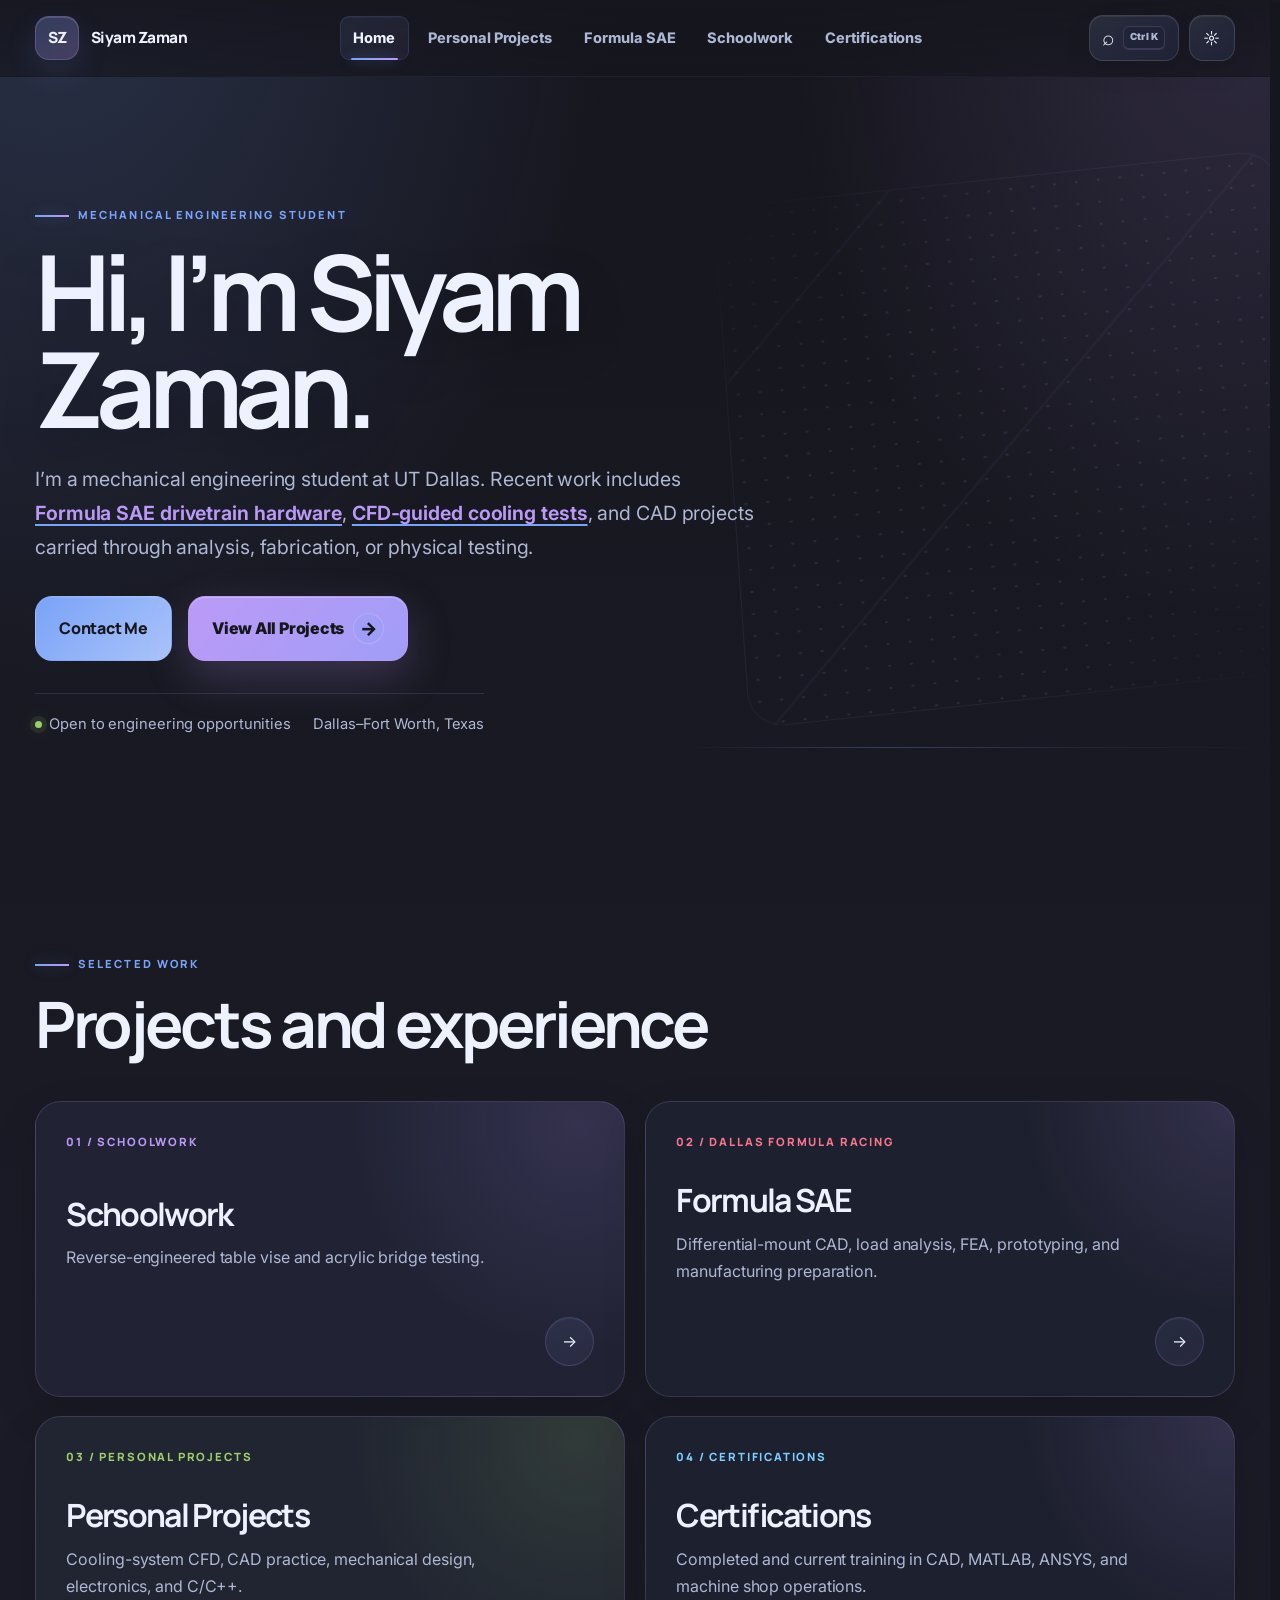
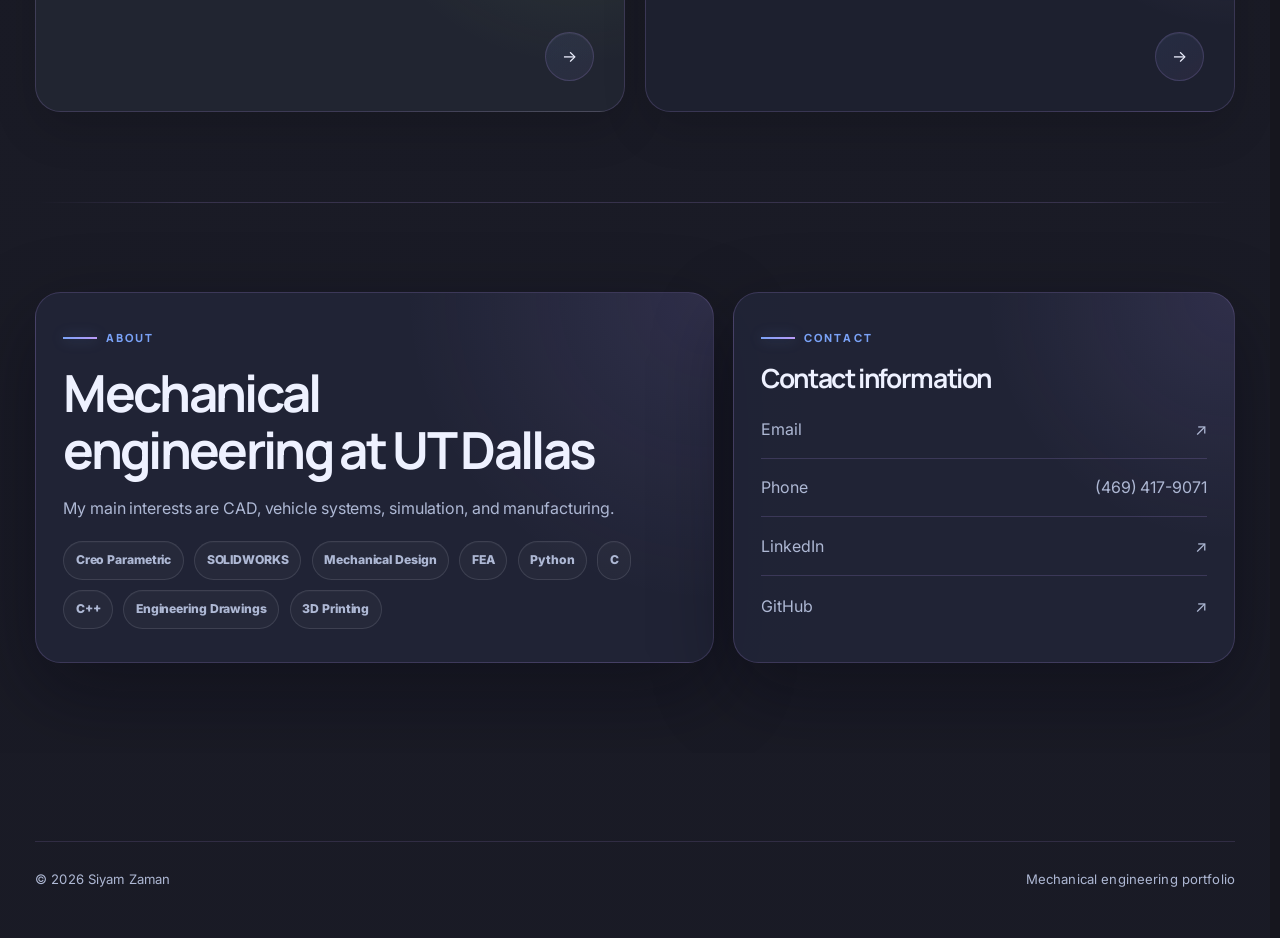
==== commit a7d62f4e: "update" ====
--- a/index.html
+++ b/index.html
@@ -1,7 +1,7 @@
-<!DOCTYPE html><html lang="en"><head><meta charset="UTF-8"><meta name="viewport" content="width=device-width,initial-scale=1,viewport-fit=cover"><meta name="theme-color" content="#16161e"><style>html{background:#16161e;color-scheme:dark}html.theme-preload-light{background:#e1e2e7;color-scheme:light}</style><script>try{if(localStorage.getItem('portfolio-theme')==='light'){document.documentElement.classList.add('theme-preload-light');document.querySelector('meta[name="theme-color"]').content='#e1e2e7'}}catch{}</script><meta name="description" content="Siyam Zaman's mechanical engineering portfolio featuring schoolwork, Formula SAE, personal projects, and technical training."><title>Siyam Zaman | Engineering Portfolio</title><link rel="preconnect" href="https://fonts.googleapis.com"><link rel="preconnect" href="https://fonts.gstatic.com" crossorigin><link rel="stylesheet" href="https://fonts.googleapis.com/css2?family=Inter:opsz,wght@14..32,400..900&amp;family=Manrope:wght@400..800&amp;display=swap"><link rel="stylesheet" href="styles.css"><link rel="canonical" href="https://siyamzaman06.github.io/"><meta name="author" content="Siyam Zaman"><meta property="og:type" content="website"><meta property="og:site_name" content="Siyam Zaman Engineering Portfolio"><meta property="og:title" content="Siyam Zaman | Engineering Portfolio"><meta property="og:description" content="Siyam Zaman&#39;s mechanical engineering portfolio featuring schoolwork, Formula SAE, personal projects, and technical training."><meta property="og:url" content="https://siyamzaman06.github.io/"><meta name="twitter:card" content="summary"><meta name="twitter:title" content="Siyam Zaman | Engineering Portfolio"><meta name="twitter:description" content="Siyam Zaman&#39;s mechanical engineering portfolio featuring schoolwork, Formula SAE, personal projects, and technical training."></head><body data-page="home"><a class="skip" href="#main">Skip to main content</a>
+<!DOCTYPE html><html lang="en"><head><meta charset="UTF-8"><meta name="viewport" content="width=device-width,initial-scale=1,viewport-fit=cover"><meta name="theme-color" content="#16161e"><style>html{background:#16161e;color-scheme:dark}html.theme-preload-light{background:#e1e2e7;color-scheme:light}</style><script>try{if(localStorage.getItem('portfolio-theme')==='light'){document.documentElement.classList.add('theme-preload-light');document.querySelector('meta[name="theme-color"]').content='#e1e2e7'}}catch{}</script><meta name="description" content="Siyam Zaman's mechanical engineering portfolio featuring schoolwork, Formula SAE, personal projects, and technical training."><title>Siyam Zaman | Engineering Portfolio</title><link rel="preconnect" href="https://fonts.googleapis.com"><link rel="preconnect" href="https://fonts.gstatic.com" crossorigin><link rel="stylesheet" href="https://fonts.googleapis.com/css2?family=Inter:opsz,wght@14..32,400..900&amp;family=Manrope:wght@400..800&amp;display=swap"><link rel="stylesheet" href="styles.css"><link rel="stylesheet" href="sitewide.css?v=20260829"><link rel="icon" href="favicon.svg" type="image/svg+xml"><link rel="canonical" href="https://siyamzaman06.github.io/"><meta name="author" content="Siyam Zaman"><meta property="og:type" content="website"><meta property="og:site_name" content="Siyam Zaman Engineering Portfolio"><meta property="og:title" content="Siyam Zaman | Engineering Portfolio"><meta property="og:description" content="Siyam Zaman&#39;s mechanical engineering portfolio featuring schoolwork, Formula SAE, personal projects, and technical training."><meta property="og:url" content="https://siyamzaman06.github.io/"><meta name="twitter:card" content="summary_large_image"><meta name="twitter:title" content="Siyam Zaman | Engineering Portfolio"><meta name="twitter:description" content="Siyam Zaman&#39;s mechanical engineering portfolio featuring schoolwork, Formula SAE, personal projects, and technical training."><meta property="og:image" content="https://siyamzaman06.github.io/assets/og-portfolio.png"><meta property="og:image:width" content="1200"><meta property="og:image:height" content="630"><meta property="og:image:alt" content="Siyam Zaman mechanical engineering portfolio"><meta name="twitter:image" content="https://siyamzaman06.github.io/assets/og-portfolio.png"><meta name="twitter:image:alt" content="Siyam Zaman mechanical engineering portfolio"><script type="application/ld+json">{"@context":"https://schema.org","@type":"Person","name":"Siyam Zaman","url":"https://siyamzaman06.github.io/","jobTitle":"Mechanical Engineering Student","affiliation":{"@type":"CollegeOrUniversity","name":"The University of Texas at Dallas"},"sameAs":["https://www.linkedin.com/in/siyam-z-310ab1334/","https://github.com/siyamzaman06","https://codeforces.com/profile/roxas123"],"knowsAbout":["Mechanical design","CAD","Finite element analysis","Computational fluid dynamics","Formula SAE","Manufacturing","C","C++"]}</script></head><body data-page="home"><a class="skip" href="#main">Skip to main content</a>
 <header class="site-header"><nav class="nav container"><a class="brand" href="index.html"><span class="brand-mark">SZ</span><span>Siyam Zaman</span></a><ul class="nav-links" id="navLinks"><li><a data-page-link="home" href="index.html">Home</a></li><li><a data-page-link="personal" href="personal-projects.html">Personal Projects</a></li><li><a data-page-link="fsae" href="fsae.html">Formula SAE</a></li><li><a data-page-link="school" href="school-projects.html">Schoolwork</a></li><li><a data-page-link="certifications" href="certifications.html">Certifications</a></li></ul><div class="nav-actions"><button type="button" class="icon-btn" id="themeToggle" aria-label="Toggle color theme">☼</button><button type="button" class="menu-btn" id="menuButton" aria-label="Open navigation" aria-expanded="false">☰</button></div></nav></header>
 <main id="main">
-<section class="home-hero"><div class="container home-grid"><div class="home-copy reveal"><span class="eyebrow">Mechanical Engineering Student</span><h1>Hi, I’m Siyam Zaman.</h1><p>I study <span class="load-underline">mechanical engineering</span> at the University of Texas at Dallas. My work includes <span class="load-underline">Formula SAE drivetrain design</span>, CAD, simulation, manufacturing, and <span class="load-underline">personal engineering projects</span>.</p><div class="hero-actions"><a class="button primary" href="#contact" data-contact-open aria-haspopup="dialog">Contact Me</a><button class="button secondary" type="button" data-project-overview-open aria-haspopup="dialog" aria-controls="projectOverviewDialog">View All Projects <span class="overview-cta-arrow" aria-hidden="true">→</span></button></div><div class="home-meta"><span><i></i>Open to engineering opportunities</span><span>Dallas–Fort Worth, Texas</span></div></div></div></section>
+<section class="home-hero"><div class="container home-grid"><div class="home-copy reveal"><span class="eyebrow">Mechanical Engineering Student</span><h1>Hi, I’m Siyam Zaman.</h1><p>I’m a mechanical engineering student at UT Dallas. Recent work includes <a class="load-underline" href="fsae.html">Formula SAE drivetrain hardware</a>, <a class="load-underline" href="cooling-test-bench.html">CFD-guided cooling tests</a>, and CAD projects carried through analysis, fabrication, or physical testing.</p><div class="hero-actions"><a class="button primary" href="#contact" data-contact-open aria-haspopup="dialog">Contact Me</a><button class="button secondary" type="button" data-project-overview-open aria-haspopup="dialog" aria-controls="projectOverviewDialog">View All Projects <span class="overview-cta-arrow" aria-hidden="true">→</span></button></div><div class="home-meta"><span><i></i>Open to engineering opportunities</span><span>Dallas–Fort Worth, Texas</span></div></div></div></section>
 <section class="section" id="work"><div class="container"><div class="section-head reveal"><div><span class="eyebrow">Selected Work</span><h2>Projects and experience</h2></div></div><div class="page-cards"><a class="page-card reveal" href="school-projects.html"><span class="page-no">01 / SCHOOLWORK</span><div><h3>Schoolwork</h3><p>Reverse-engineered table vise and acrylic bridge testing.</p></div><span class="arrow">→</span></a><a class="page-card reveal" href="fsae.html"><span class="page-no">02 / DALLAS FORMULA RACING</span><div><h3>Formula SAE</h3><p>Differential-mount CAD, load analysis, FEA, prototyping, and manufacturing preparation.</p></div><span class="arrow">→</span></a><a class="page-card reveal" href="personal-projects.html"><span class="page-no">03 / PERSONAL PROJECTS</span><div><h3>Personal Projects</h3><p>Cooling-system CFD, CAD practice, mechanical design, electronics, and C/C++.</p></div><span class="arrow">→</span></a><a class="page-card reveal" href="certifications.html"><span class="page-no">04 / CERTIFICATIONS</span><div><h3>Certifications</h3><p>Completed and current training in CAD, MATLAB, ANSYS, and machine shop operations.</p></div><span class="arrow">→</span></a></div></div></section>
 <section class="section"><div class="container about-grid"><article class="panel reveal"><span class="eyebrow">About</span><h2 style="font-size:clamp(2rem,4vw,3.3rem)">Mechanical engineering at UT Dallas</h2><p style="margin-top:1.1rem">My main interests are CAD, vehicle systems, simulation, and manufacturing.</p><div class="skills"><span>Creo Parametric</span><span>SOLIDWORKS</span><span>Mechanical Design</span><span>FEA</span><span>Python</span><span>C</span><span>C++</span><span>Engineering Drawings</span><span>3D Printing</span></div></article><aside class="panel reveal" id="contact"><span class="eyebrow">Contact</span><h3>Contact information</h3><div class="contact-list"><a href="mailto:siyamzaman06@gmail.com"><span>Email</span><span>↗</span></a><a href="tel:+14694179071" aria-label="Call Siyam Zaman at 469 417 9071"><span>Phone</span><span>(469) 417-9071</span></a><a href="https://www.linkedin.com/in/siyam-z-310ab1334/" target="_blank" rel="noopener noreferrer"><span>LinkedIn</span><span>↗</span></a><a href="https://github.com/siyamzaman06" target="_blank" rel="noopener noreferrer"><span>GitHub</span><span>↗</span></a></div></aside></div></section>
 </main>
@@ -9,10 +9,9 @@
   <div class="project-overview-panel">
     <button class="project-overview-close" type="button" aria-label="Close project overview" autofocus>&times;</button>
     <header class="project-overview-header">
-      <span class="eyebrow">Portfolio Map</span>
+      <span class="eyebrow">Project Index</span>
       <h2 id="projectOverviewTitle">All projects</h2>
-      <p id="projectOverviewDescription">Ten projects across Formula SAE, coursework, personal work, and practical training.</p>
-      <div class="project-overview-summary"><span><strong data-project-count>10</strong> projects shown</span><span>4 categories</span><span>Design · Analysis · Build · Test · Code</span></div>
+      <p id="projectOverviewDescription">Browse the portfolio by area.</p>
     </header>
     <div class="project-overview-filters" role="group" aria-label="Filter projects by category">
       <button type="button" data-project-filter="all" aria-pressed="true">All Projects</button>
--- a/sitewide.css
+++ b/sitewide.css
@@ -0,0 +1,532 @@
+/*
+ * Shared stability layer
+ * Keeps the existing TokyoNight visual direction while giving every page the
+ * same spacing, media, interaction, and responsive rules.
+ */
+
+:root {
+  --content-gutter: clamp(.75rem, 2.4vw, 1.25rem);
+  --card-radius: clamp(20px, 2vw, 28px);
+  --control-radius: 13px;
+  --touch-target: 46px;
+  --copy-width: 68ch;
+}
+
+/* Decorative border-beam masks can fall back to a filled shape in some browsers.
+   Keep the card interaction clean without allowing that layer to cover media. */
+.card-border-beam {
+  display: none !important;
+  opacity: 0 !important;
+}
+
+/* The collage only needs the image and its two controls; remove decorative
+   pseudo-layers so no browser can paint a stray overlay over the artwork. */
+.cad-collage-media::before,
+.cad-collage-media::after,
+.cad-collage-media > .card-border-beam {
+  content: none !important;
+  display: none !important;
+}
+
+html {
+  min-width: 320px;
+  scroll-padding-top: 94px;
+  text-size-adjust: 100%;
+}
+
+body {
+  width: 100%;
+  min-width: 320px;
+  text-rendering: optimizeLegibility;
+  -webkit-font-smoothing: antialiased;
+}
+
+:where(main, section, article, figure, div, header, footer, nav) {
+  min-width: 0;
+}
+
+:where(img, video, canvas, iframe) {
+  max-width: 100%;
+}
+
+:where(button, .button, .icon-btn, .menu-btn, .preview-button) {
+  min-height: var(--touch-target);
+}
+
+:where(.icon-btn, .menu-btn, .quick-access-trigger) {
+  width: var(--touch-target);
+  min-width: var(--touch-target);
+}
+
+.brand {
+  min-height: var(--touch-target);
+}
+
+.back-to-top {
+  width: var(--touch-target);
+  height: var(--touch-target);
+  min-width: var(--touch-target);
+  min-height: var(--touch-target);
+}
+
+.drawing-autoplay-toggle {
+  width: var(--touch-target);
+  height: var(--touch-target);
+  min-width: var(--touch-target);
+  min-height: var(--touch-target);
+}
+
+.contact-list a {
+  min-height: var(--touch-target);
+  align-items: center;
+}
+
+:where(a, button, input):focus-visible {
+  outline: 3px solid var(--accent);
+  outline-offset: 3px;
+}
+
+.home-copy p a.load-underline {
+  color: var(--accent2);
+  font-weight: 650;
+  background-image: none;
+  animation: none !important;
+  text-decoration-line: underline;
+  text-decoration-thickness: 2px;
+  text-decoration-color: var(--accent);
+  text-underline-offset: .18em;
+  transition: color .2s ease, text-decoration-color .2s ease;
+}
+
+.home-copy p a.load-underline:hover,
+.home-copy p a.load-underline:focus-visible {
+  color: var(--text);
+  text-decoration-color: var(--accent2);
+}
+
+body.light .home-copy p a.load-underline {
+  color: #465da2;
+  text-decoration-color: #465da2;
+}
+
+.container {
+  width: min(calc(100% - (var(--content-gutter) * 2)), var(--max));
+}
+
+.section,
+.page-hero,
+.home-hero {
+  overflow: clip;
+}
+
+.section-head > *,
+.home-copy,
+.page-grid > *,
+.project-body,
+.cert-body,
+.timeline-copy,
+.timeline-media {
+  min-width: 0;
+}
+
+:where(.home-copy p, .page-hero p, .project-body > p, .cert-body > p, .timeline-copy > p) {
+  max-width: var(--copy-width);
+}
+
+.page-card,
+.project-card,
+.cert-card,
+.panel,
+.badge-card,
+.detail-panel,
+.roadmap-card,
+.iteration-card,
+.future-artifact,
+.fixture-evidence-card {
+  max-width: 100%;
+  border-radius: var(--card-radius);
+}
+
+.page-card,
+.project-card,
+.cert-card,
+.fixture-evidence-card {
+  overflow: clip;
+}
+
+.project-body,
+.cert-body,
+.fixture-evidence-copy {
+  min-width: 0;
+}
+
+.project-body {
+  height: 100%;
+}
+
+.project-body .hero-actions,
+.cert-body .hero-actions {
+  margin-top: auto;
+}
+
+.project-body h2,
+.project-body h3,
+.cert-body h3,
+.page-card h3,
+.section-head h2 {
+  max-width: 100%;
+  text-wrap: balance;
+}
+
+:where(.project-body p, .cert-body p, .timeline-copy p, .detail-panel p, .roadmap-card p, .iteration-card p) {
+  overflow-wrap: break-word;
+}
+
+.meta,
+.tags,
+.skills,
+.hero-actions {
+  min-width: 0;
+  max-width: 100%;
+}
+
+.button,
+.preview-button,
+.icon-btn,
+.menu-btn {
+  -webkit-tap-highlight-color: transparent;
+}
+
+.media,
+.cert-media,
+.fixture-evidence-media,
+.project-gallery .media,
+.timeline-media .media {
+  isolation: isolate;
+  overflow: clip;
+}
+
+.media > img,
+.cert-media > img,
+.fixture-evidence-media > img {
+  display: block;
+  width: 100%;
+  height: 100%;
+}
+
+.media > video {
+  display: block;
+  width: 100%;
+  height: 100%;
+  object-fit: cover;
+  background: #050b13;
+}
+
+.media .preview-button,
+.fixture-evidence-media .preview-button,
+.cert-media .preview-button {
+  right: clamp(.65rem, 1.6vw, 1rem);
+  bottom: clamp(.65rem, 1.6vw, 1rem);
+  max-width: calc(100% - 1.3rem);
+  white-space: nowrap;
+}
+
+.media figcaption,
+.fixture-evidence-media figcaption {
+  left: clamp(.65rem, 1.6vw, 1rem);
+  max-width: min(72%, 26rem);
+  overflow: hidden;
+  text-overflow: ellipsis;
+  white-space: nowrap;
+}
+
+/* Top-aligned collage captions must keep their intrinsic height. Setting both
+   top and bottom stretches a pill-shaped label across the entire image. */
+.cad-collage-media figcaption {
+  right: auto;
+  bottom: auto !important;
+  width: max-content;
+  height: auto;
+}
+
+/* Recruiter-facing editorial pass: keep evidence prominent and remove
+   template-like chip repetition where the surrounding copy is already clear. */
+.project-overview-card .project-skill-chips,
+body[data-page="fsae"] .timeline-copy .tags {
+  display: none;
+}
+
+.cooling-hero-evidence {
+  position: relative;
+  overflow: hidden;
+  border: 1px solid var(--line);
+  border-radius: 20px;
+  background: #eef1f6;
+  box-shadow: 0 24px 60px rgba(0, 0, 0, .22);
+}
+
+.cooling-hero-evidence img {
+  display: block;
+  width: 100%;
+  height: auto;
+  aspect-ratio: 947 / 634;
+  object-fit: cover;
+  object-position: center;
+}
+
+.cooling-hero-evidence figcaption {
+  position: absolute;
+  left: .8rem;
+  bottom: .8rem;
+  max-width: calc(100% - 1.6rem);
+  padding: .42rem .62rem;
+  border: 1px solid rgba(255, 255, 255, .18);
+  border-radius: 8px;
+  color: #fff;
+  background: rgba(7, 15, 28, .8);
+  box-shadow: 0 8px 24px rgba(0, 0, 0, .22);
+  font-size: .68rem;
+  font-weight: 850;
+}
+
+.project-card .tags .tag:nth-child(n+5) {
+  display: none;
+}
+
+.media:has(figcaption):has(.preview-button) figcaption,
+.fixture-evidence-media:has(figcaption):has(.preview-button) figcaption {
+  max-width: calc(100% - 8.5rem);
+}
+
+.cad-collage-note {
+  max-width: min(64%, 28rem);
+  overflow: hidden;
+  text-overflow: ellipsis;
+  white-space: nowrap;
+}
+
+.site-header .nav-links a {
+  transform-origin: center;
+  will-change: transform;
+}
+
+body:is(.contact-open, .project-overview-open, .preview-open, .quick-access-open, .model-viewer-open) {
+  overflow: hidden;
+}
+
+:where(.contact-dialog, .project-overview-dialog, .image-lightbox, .quick-access-dialog, .model-viewer-dialog)[open] {
+  overscroll-behavior: contain;
+}
+
+@media (max-width: 1020px) {
+  .nav-links {
+    left: auto;
+    right: max(var(--content-gutter), env(safe-area-inset-right, 0px));
+    width: min(17rem, calc(100% - (var(--content-gutter) * 2)));
+    max-height: calc(100dvh - 92px - env(safe-area-inset-top, 0px));
+    overflow-y: auto;
+    overscroll-behavior: contain;
+  }
+
+  .nav-links a {
+    min-height: 48px;
+    display: flex;
+    align-items: center;
+    border-radius: 12px;
+  }
+}
+
+@media (max-width: 980px) {
+  .page-grid,
+  .about-grid,
+  .timeline-intro,
+  .project-card.featured,
+  .project-card.featured.reverse,
+  .cert-card,
+  .fan-curve-panel {
+    grid-template-columns: minmax(0, 1fr);
+  }
+
+  .project-card.featured > .media,
+  .project-card.featured.reverse > .media,
+  .cert-card > .cert-media {
+    grid-column: 1;
+    grid-row: auto;
+    width: 100%;
+    min-width: 0;
+    border-right: 0;
+    border-bottom: 1px solid var(--line);
+  }
+
+  .project-card.featured > .project-body,
+  .project-card.featured.reverse > .project-body,
+  .cert-card > .cert-body {
+    grid-column: 1;
+    grid-row: auto;
+    width: 100%;
+  }
+}
+
+@media (max-width: 780px) {
+  :root {
+    --content-gutter: max(.75rem, env(safe-area-inset-left, 0px), env(safe-area-inset-right, 0px));
+    --card-radius: 20px;
+  }
+
+  html,
+  body {
+    max-width: 100%;
+    overflow-x: clip;
+  }
+
+  .site-header {
+    padding-top: env(safe-area-inset-top, 0px);
+  }
+
+  .nav {
+    padding-inline: max(.7rem, env(safe-area-inset-left, 0px));
+  }
+
+  .project-grid,
+  .page-cards,
+  .cert-grid,
+  .fixture-evidence-grid,
+  .artifact-grid,
+  .fabrication-candidate-grid {
+    width: 100%;
+    grid-template-columns: minmax(0, 1fr);
+  }
+
+  :where(.project-grid, .page-cards, .cert-grid) > * {
+    grid-column: 1 / -1;
+    width: 100%;
+    min-width: 0;
+  }
+
+  .section {
+    padding-block: clamp(3.5rem, 10vw, 4.5rem);
+  }
+
+  .home-hero,
+  .page-hero {
+    padding-block: clamp(3.5rem, 11vw, 4.5rem);
+  }
+
+  .home-copy h1 {
+    font-size: clamp(2.9rem, 14vw, 4.45rem);
+    line-height: 1.01;
+  }
+
+  .page-hero h1 {
+    font-size: clamp(2.7rem, 12vw, 4rem);
+    line-height: 1.04;
+  }
+
+  .project-body h2,
+  .cert-body h3 {
+    font-size: clamp(1.85rem, 8vw, 2.6rem);
+    line-height: 1.06;
+  }
+
+  .featured .project-body,
+  .project-body,
+  .cert-body,
+  .fixture-evidence-copy {
+    padding: clamp(1.1rem, 4vw, 1.4rem);
+  }
+
+  .media,
+  .featured .media {
+    min-height: clamp(230px, 67vw, 340px);
+  }
+
+  .media figcaption,
+  .fixture-evidence-media figcaption {
+    max-width: calc(100% - 7.75rem);
+  }
+
+  .cad-collage-note {
+    top: .65rem;
+    right: .65rem;
+    max-width: calc(100% - 1.3rem);
+    white-space: normal;
+  }
+
+  .hero-actions > .button {
+    max-width: 100%;
+    white-space: normal;
+    text-align: center;
+  }
+
+  .fact {
+    flex-wrap: wrap;
+  }
+
+  .fact span:last-child {
+    max-width: 100%;
+    text-align: left;
+  }
+
+  .footer {
+    padding-bottom: calc(2.5rem + env(safe-area-inset-bottom, 0px));
+  }
+}
+
+@media (max-width: 560px) {
+  .home-copy .hero-actions {
+    display: grid;
+    grid-template-columns: minmax(0, 1fr);
+    width: 100%;
+  }
+
+  .home-copy .hero-actions > .button {
+    width: 100%;
+  }
+
+  .media figcaption,
+  .fixture-evidence-media figcaption {
+    max-width: calc(100% - 7rem);
+    font-size: .62rem;
+  }
+
+  .project-overview-panel,
+  .image-lightbox-panel {
+    width: 100%;
+    height: 100dvh;
+    max-height: 100dvh;
+    border-inline: 0;
+    border-radius: 0;
+  }
+
+  .project-overview-grid {
+    padding-bottom: calc(1.2rem + env(safe-area-inset-bottom, 0px));
+  }
+}
+
+@media (hover: hover) and (pointer: fine) {
+  .site-header .nav-links a:hover {
+    transform: translateY(-2px) scale(1.06);
+  }
+}
+
+@media (pointer: coarse) {
+  .interactive-tilt,
+  .interactive-tilt:hover {
+    transform: none;
+    filter: none;
+  }
+}
+
+@media (prefers-reduced-motion: reduce) {
+  html {
+    scroll-behavior: auto;
+  }
+
+  *,
+  *::before,
+  *::after {
+    animation-duration: .001ms !important;
+    animation-iteration-count: 1 !important;
+    transition-duration: .001ms !important;
+  }
+}
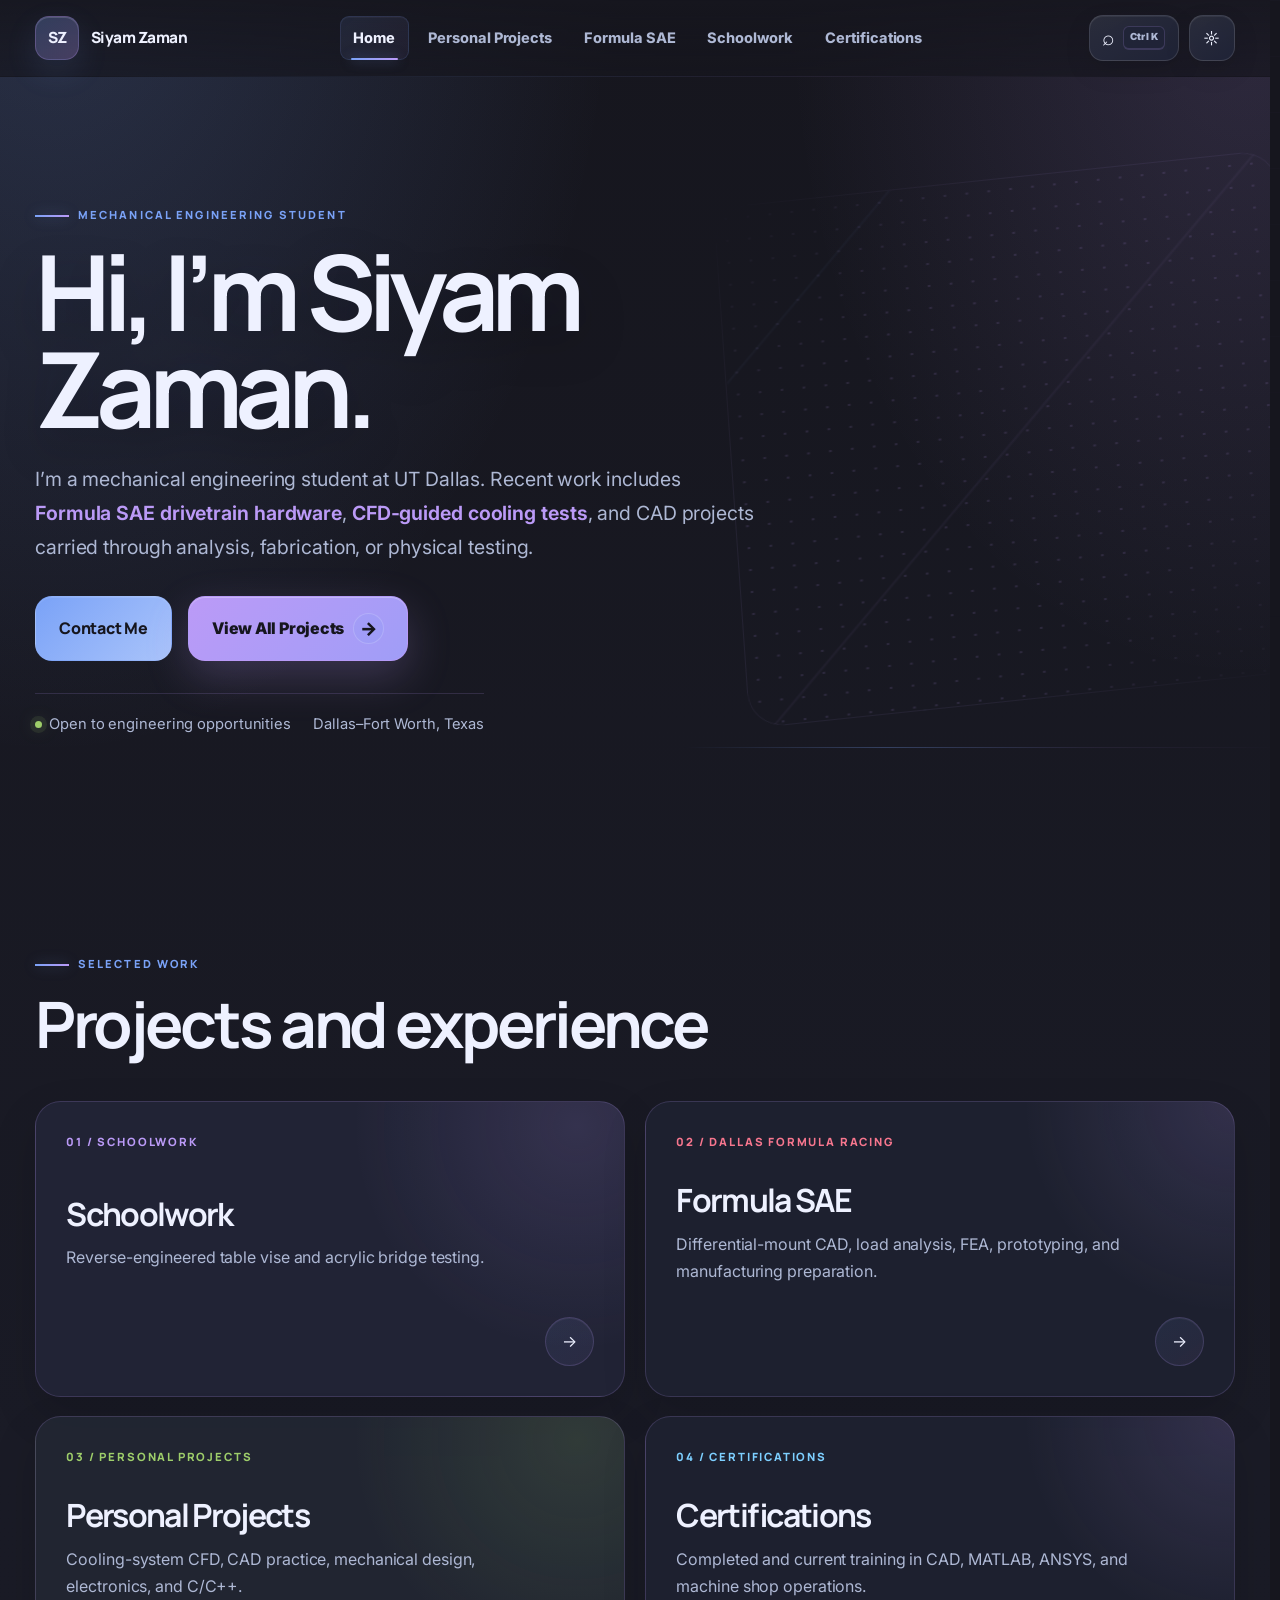
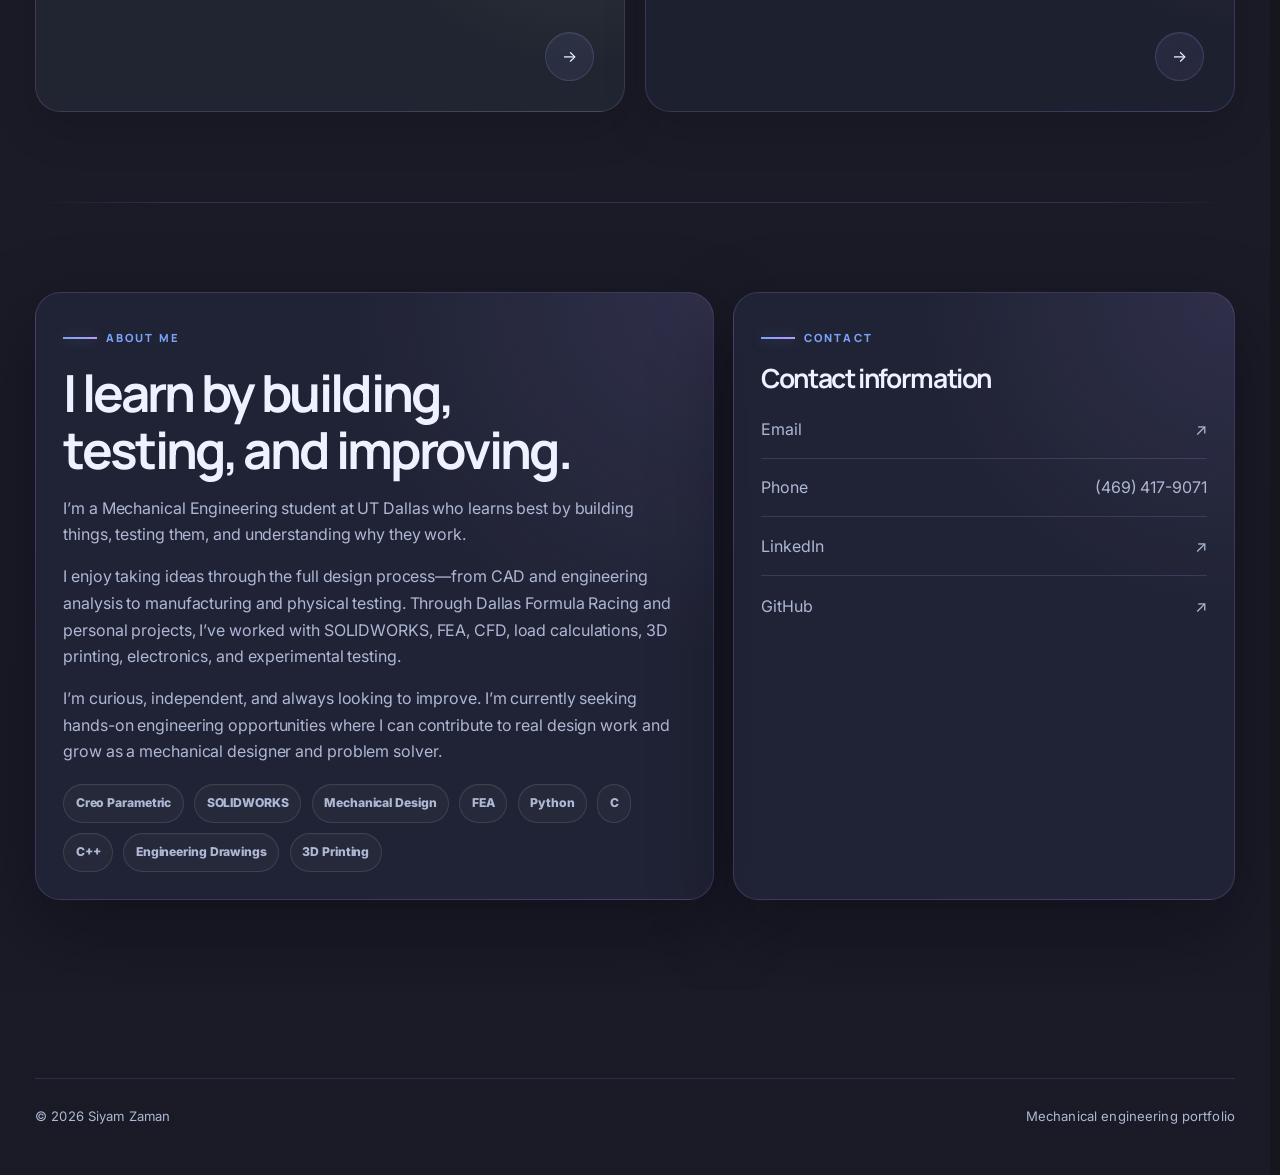
==== commit e3f4cf74: "update" ====
--- a/index.html
+++ b/index.html
@@ -3,7 +3,7 @@
 <main id="main">
 <section class="home-hero"><div class="container home-grid"><div class="home-copy reveal"><span class="eyebrow">Mechanical Engineering Student</span><h1>Hi, I’m Siyam Zaman.</h1><p>I’m a mechanical engineering student at UT Dallas. Recent work includes <a class="load-underline" href="fsae.html">Formula SAE drivetrain hardware</a>, <a class="load-underline" href="cooling-test-bench.html">CFD-guided cooling tests</a>, and CAD projects carried through analysis, fabrication, or physical testing.</p><div class="hero-actions"><a class="button primary" href="#contact" data-contact-open aria-haspopup="dialog">Contact Me</a><button class="button secondary" type="button" data-project-overview-open aria-haspopup="dialog" aria-controls="projectOverviewDialog">View All Projects <span class="overview-cta-arrow" aria-hidden="true">→</span></button></div><div class="home-meta"><span><i></i>Open to engineering opportunities</span><span>Dallas–Fort Worth, Texas</span></div></div></div></section>
 <section class="section" id="work"><div class="container"><div class="section-head reveal"><div><span class="eyebrow">Selected Work</span><h2>Projects and experience</h2></div></div><div class="page-cards"><a class="page-card reveal" href="school-projects.html"><span class="page-no">01 / SCHOOLWORK</span><div><h3>Schoolwork</h3><p>Reverse-engineered table vise and acrylic bridge testing.</p></div><span class="arrow">→</span></a><a class="page-card reveal" href="fsae.html"><span class="page-no">02 / DALLAS FORMULA RACING</span><div><h3>Formula SAE</h3><p>Differential-mount CAD, load analysis, FEA, prototyping, and manufacturing preparation.</p></div><span class="arrow">→</span></a><a class="page-card reveal" href="personal-projects.html"><span class="page-no">03 / PERSONAL PROJECTS</span><div><h3>Personal Projects</h3><p>Cooling-system CFD, CAD practice, mechanical design, electronics, and C/C++.</p></div><span class="arrow">→</span></a><a class="page-card reveal" href="certifications.html"><span class="page-no">04 / CERTIFICATIONS</span><div><h3>Certifications</h3><p>Completed and current training in CAD, MATLAB, ANSYS, and machine shop operations.</p></div><span class="arrow">→</span></a></div></div></section>
-<section class="section"><div class="container about-grid"><article class="panel reveal"><span class="eyebrow">About</span><h2 style="font-size:clamp(2rem,4vw,3.3rem)">Mechanical engineering at UT Dallas</h2><p style="margin-top:1.1rem">My main interests are CAD, vehicle systems, simulation, and manufacturing.</p><div class="skills"><span>Creo Parametric</span><span>SOLIDWORKS</span><span>Mechanical Design</span><span>FEA</span><span>Python</span><span>C</span><span>C++</span><span>Engineering Drawings</span><span>3D Printing</span></div></article><aside class="panel reveal" id="contact"><span class="eyebrow">Contact</span><h3>Contact information</h3><div class="contact-list"><a href="mailto:siyamzaman06@gmail.com"><span>Email</span><span>↗</span></a><a href="tel:+14694179071" aria-label="Call Siyam Zaman at 469 417 9071"><span>Phone</span><span>(469) 417-9071</span></a><a href="https://www.linkedin.com/in/siyam-z-310ab1334/" target="_blank" rel="noopener noreferrer"><span>LinkedIn</span><span>↗</span></a><a href="https://github.com/siyamzaman06" target="_blank" rel="noopener noreferrer"><span>GitHub</span><span>↗</span></a></div></aside></div></section>
+<section class="section"><div class="container about-grid"><article class="panel reveal"><span class="eyebrow">About Me</span><h2 style="font-size:clamp(2rem,4vw,3.3rem)">I learn by building, testing, and improving.</h2><div class="about-copy"><p>I’m a Mechanical Engineering student at UT Dallas who learns best by building things, testing them, and understanding why they work.</p><p>I enjoy taking ideas through the full design process—from CAD and engineering analysis to manufacturing and physical testing. Through Dallas Formula Racing and personal projects, I’ve worked with SOLIDWORKS, FEA, CFD, load calculations, 3D printing, electronics, and experimental testing.</p><p>I’m curious, independent, and always looking to improve. I’m currently seeking hands-on engineering opportunities where I can contribute to real design work and grow as a mechanical designer and problem solver.</p></div><div class="skills"><span>Creo Parametric</span><span>SOLIDWORKS</span><span>Mechanical Design</span><span>FEA</span><span>Python</span><span>C</span><span>C++</span><span>Engineering Drawings</span><span>3D Printing</span></div></article><aside class="panel reveal" id="contact"><span class="eyebrow">Contact</span><h3>Contact information</h3><div class="contact-list"><a href="mailto:siyamzaman06@gmail.com"><span>Email</span><span>↗</span></a><a href="tel:+14694179071" aria-label="Call Siyam Zaman at 469 417 9071"><span>Phone</span><span>(469) 417-9071</span></a><a href="https://www.linkedin.com/in/siyam-z-310ab1334/" target="_blank" rel="noopener noreferrer"><span>LinkedIn</span><span>↗</span></a><a href="https://github.com/siyamzaman06" target="_blank" rel="noopener noreferrer"><span>GitHub</span><span>↗</span></a></div></aside></div></section>
 </main>
 <dialog class="project-overview-dialog" id="projectOverviewDialog" aria-labelledby="projectOverviewTitle" aria-describedby="projectOverviewDescription">
   <div class="project-overview-panel">
--- a/styles.css
+++ b/styles.css
@@ -550,8 +550,51 @@
   .image-lightbox-panel,.image-lightbox-panel:before,.image-lightbox-stage img,.image-lightbox-document,.image-lightbox-ambient,.image-lightbox.preview-loading .image-lightbox-stage:after,.image-lightbox::backdrop{animation:none!important}
 	.contact-modal-panel,.contact-dialog::backdrop,.project-overview-panel,.project-overview-dialog::backdrop,.quick-access-panel,.model-viewer-panel{animation:none!important}
 }
-.fsae-page-grid{grid-template-columns:minmax(0,1.45fr) minmax(320px,.55fr);gap:clamp(3rem,5vw,5rem)}
-@media(max-width:980px){.fsae-page-grid{grid-template-columns:1fr;gap:3rem}}
+.fsae-page-grid{position:relative;grid-template-columns:minmax(0,.6fr) minmax(420px,1.4fr);align-items:start;gap:clamp(2rem,4vw,4rem)}
+.fsae-hero-model-reset{position:absolute;top:0;right:0;z-index:4;min-height:38px;padding:.5rem .75rem;border:1px solid color-mix(in srgb,var(--accent) 24%,var(--line));border-radius:9px;color:var(--muted);background:rgba(11,14,23,.42);box-shadow:0 8px 24px rgba(0,0,0,.1);font-size:.7rem;font-weight:850;opacity:.86;transition:transform .2s,color .2s,background .2s,opacity .2s}.fsae-hero-model-reset:hover{transform:translateY(-2px);color:var(--text);background:rgb(var(--accent2-rgb)/.08);opacity:1}.fsae-hero-model-reset:focus-visible{outline:3px solid var(--accent2);outline-offset:3px}
+.fsae-hero-evidence{position:relative;isolation:isolate;width:calc(100% + 120px);max-width:none;aspect-ratio:12 / 11;justify-self:stretch;overflow:visible;margin:0;border:0;border-radius:0;background:none;box-shadow:none}
+figure.fsae-hero-evidence.reveal{transform:translate(-100px,22px)}
+figure.fsae-hero-evidence.reveal.visible{transform:translate(-100px,0)}
+.fsae-inline-model-stage{position:absolute;inset:0;z-index:1;overflow:hidden;background:transparent}
+.fsae-inline-model-stage canvas{position:absolute;inset:0;display:block;width:100%;height:100%;touch-action:none;cursor:grab}
+.fsae-inline-model-stage canvas:active{cursor:grabbing}
+.fsae-inline-model-stage .model-viewer-status{top:50%;bottom:auto;max-width:calc(100% - 2rem);padding:0;border:0;border-radius:0;white-space:normal;text-align:center;background:transparent;backdrop-filter:none;transform:translate(-50%,-50%)}
+.fsae-inline-model-stage .model-viewer-status.is-ready{opacity:0;pointer-events:none}
+.fsae-model-instructions{position:absolute;left:50%;bottom:-3.6rem;z-index:4;margin:0;padding:.68rem 1rem;border:1px solid var(--line);border-radius:999px;color:var(--muted);background:rgba(11,14,23,.78);box-shadow:0 12px 30px rgba(0,0,0,.16);backdrop-filter:blur(12px);font-size:.76rem;font-weight:750;white-space:nowrap;transform:translateX(-50%)}
+.timeline-item.guided-active .timeline-copy,.timeline-item.guided-active .timeline-media .media{border-color:color-mix(in srgb,var(--accent) 72%,var(--line));box-shadow:0 0 0 1px rgb(var(--accent-rgb)/.16),0 0 42px rgb(var(--accent-rgb)/.22),0 24px 60px rgba(0,0,0,.22);animation:timeline-guide-glow 1.5s ease-in-out infinite}.timeline-item.guided-active .dot{background:var(--accent2);box-shadow:0 0 0 6px rgb(var(--accent-rgb)/.12),0 0 28px rgb(var(--accent2-rgb)/.72)}.timeline-item.guided-active .tag{border-color:color-mix(in srgb,var(--accent2) 55%,var(--line));background:rgb(var(--accent-rgb)/.1)}.timeline-item.guided-read .timeline-copy{border-color:color-mix(in srgb,var(--accent) 36%,var(--line))}@keyframes timeline-guide-glow{50%{box-shadow:0 0 0 3px rgb(var(--accent-rgb)/.14),0 0 58px rgb(var(--accent2-rgb)/.32),0 24px 60px rgba(0,0,0,.22)}}
+
+/* Inline phrases keep wrapping naturally; each underline draws during its card's reading time. */
+.timeline-copy .guide-keyword {
+  padding-bottom: .12em;
+  background-image: linear-gradient(90deg, var(--accent), var(--accent2));
+  background-repeat: no-repeat;
+  background-position: left bottom;
+  background-size: 0% 2px;
+  -webkit-box-decoration-break: clone;
+  box-decoration-break: clone;
+}
+.timeline-item.guided-active.guided-reading .guide-keyword {
+  animation: timeline-keyword-underline .7s cubic-bezier(.22,.61,.36,1) var(--guide-keyword-delay, 0ms) both;
+}
+@keyframes timeline-keyword-underline {
+  from { background-size: 0% 2px; }
+  to { background-size: 100% 2px; }
+}
+body.user-reduce-motion .timeline-item.guided-reading .guide-keyword {
+  animation: none !important;
+  background-size: 100% 2px;
+}
+@media(prefers-reduced-motion:reduce) {
+  .timeline-item.guided-reading .guide-keyword {
+    animation: none !important;
+    background-size: 100% 2px;
+  }
+}
+.cooling-hero-model{position:relative;width:100%;min-height:440px;aspect-ratio:1.2;overflow:visible;margin:0;background:transparent}
+.cooling-inline-model-stage.model-viewer-stage{width:100%;height:100%;background:transparent}
+.cooling-inline-model-stage.model-viewer-stage:before{display:none}
+.cooling-model-controls{position:absolute;top:1rem;right:1rem;z-index:4;max-width:calc(100% - 2rem);flex-wrap:wrap;justify-content:flex-end}
+@media(max-width:980px){.fsae-page-grid{grid-template-columns:1fr;gap:3rem}.fsae-hero-evidence{width:100%;aspect-ratio:1;justify-self:stretch}figure.fsae-hero-evidence.reveal{transform:translateY(22px)}figure.fsae-hero-evidence.reveal.visible{transform:translateY(0)}}
 
 /* Match the saved theme before the main script runs to prevent a bright first-paint flash. */
 :root{background:#16161e;color-scheme:dark}
@@ -575,6 +618,9 @@
 @media(max-width:980px){.project-card.featured.table-vise-card{grid-template-columns:minmax(0,1fr)}.table-vise-card>.project-gallery,.table-vise-card>.project-body{grid-column:1}.table-vise-card>.project-gallery{grid-row:1;border-right:0;border-bottom:1px solid var(--line)}.table-vise-card>.project-body{grid-row:2}}
 
 .home-grid{grid-template-columns:minmax(0,850px)}
+
+.about-copy{margin-top:1.1rem}
+.about-copy p+p{margin-top:.9rem}
 
 /* Large homepage actions with a clear primary project-discovery cue. */
 .home-copy .hero-actions{gap:1rem;margin-top:2rem}
--- a/sitewide.css
+++ b/sitewide.css
@@ -91,22 +91,17 @@
   font-weight: 650;
   background-image: none;
   animation: none !important;
-  text-decoration-line: underline;
-  text-decoration-thickness: 2px;
-  text-decoration-color: var(--accent);
-  text-underline-offset: .18em;
-  transition: color .2s ease, text-decoration-color .2s ease;
+  text-decoration: none;
+  transition: color .2s ease;
 }
 
 .home-copy p a.load-underline:hover,
 .home-copy p a.load-underline:focus-visible {
   color: var(--text);
-  text-decoration-color: var(--accent2);
 }
 
 body.light .home-copy p a.load-underline {
   color: #465da2;
-  text-decoration-color: #465da2;
 }
 
 .container {
@@ -503,6 +498,119 @@
   }
 }
 
+/* Mobile previews are true full-screen sheets. The desktop launch transform can
+   leave a scaled panel clipped to the trigger position in mobile Safari. */
+@media (max-width: 680px) {
+  .image-lightbox[open] {
+    width: 100vw;
+    width: 100dvw;
+    max-width: 100vw;
+    max-width: 100dvw;
+    height: 100vh;
+    height: 100dvh;
+    max-height: 100vh;
+    max-height: 100dvh;
+    place-items: stretch;
+    overflow: hidden;
+    padding: 0;
+  }
+
+  .image-lightbox-panel,
+  .image-lightbox.is-closing .image-lightbox-panel {
+    width: 100vw;
+    width: 100dvw;
+    max-width: 100vw;
+    max-width: 100dvw;
+    height: 100vh;
+    height: 100dvh;
+    max-height: 100vh;
+    max-height: 100dvh;
+    box-sizing: border-box;
+    grid-template-rows: auto minmax(0, 1fr);
+    border: 0;
+    border-radius: 0;
+    animation: none !important;
+    transform: none !important;
+    clip-path: none !important;
+    filter: none !important;
+  }
+
+  .image-lightbox-panel::before,
+  .image-lightbox-panel::after,
+  .image-lightbox-ambient {
+    display: none;
+  }
+
+  .image-lightbox::backdrop,
+  .image-lightbox.is-closing::backdrop {
+    animation: none !important;
+  }
+
+  .image-lightbox-header {
+    width: 100%;
+    min-width: 0;
+    box-sizing: border-box;
+    display: grid;
+    grid-template-columns: minmax(0, 1fr);
+    align-items: stretch;
+    gap: .65rem;
+    padding-top: max(.75rem, env(safe-area-inset-top, 0px));
+    padding-right: max(.75rem, env(safe-area-inset-right, 0px));
+    padding-bottom: .75rem;
+    padding-left: max(.75rem, env(safe-area-inset-left, 0px));
+  }
+
+  .image-lightbox-header > div:first-child {
+    width: 100%;
+    min-width: 0;
+  }
+
+  .image-lightbox-actions {
+    width: 100%;
+    justify-content: flex-end;
+    gap: .5rem;
+  }
+
+  .image-lightbox-close,
+  .image-lightbox-zoom,
+  .image-lightbox-nav {
+    width: 44px;
+    height: 44px;
+    flex-basis: 44px;
+  }
+
+  .image-lightbox-stage {
+    width: 100%;
+    min-width: 0;
+    min-height: 0;
+    box-sizing: border-box;
+    padding-top: .5rem;
+    padding-right: max(.5rem, env(safe-area-inset-right, 0px));
+    padding-bottom: max(.5rem, env(safe-area-inset-bottom, 0px));
+    padding-left: max(.5rem, env(safe-area-inset-left, 0px));
+  }
+
+  .image-lightbox-stage img {
+    width: auto;
+    height: auto;
+    max-width: 100%;
+    max-height: 100%;
+    object-fit: contain;
+    animation: none !important;
+  }
+
+  .image-lightbox-document {
+    width: 100%;
+    height: 100%;
+    max-height: 100%;
+    animation: none !important;
+  }
+
+  .image-lightbox-panel > p {
+    display: none;
+  }
+}
+
 @media (hover: hover) and (pointer: fine) {
   .site-header .nav-links a:hover {
     transform: translateY(-2px) scale(1.06);
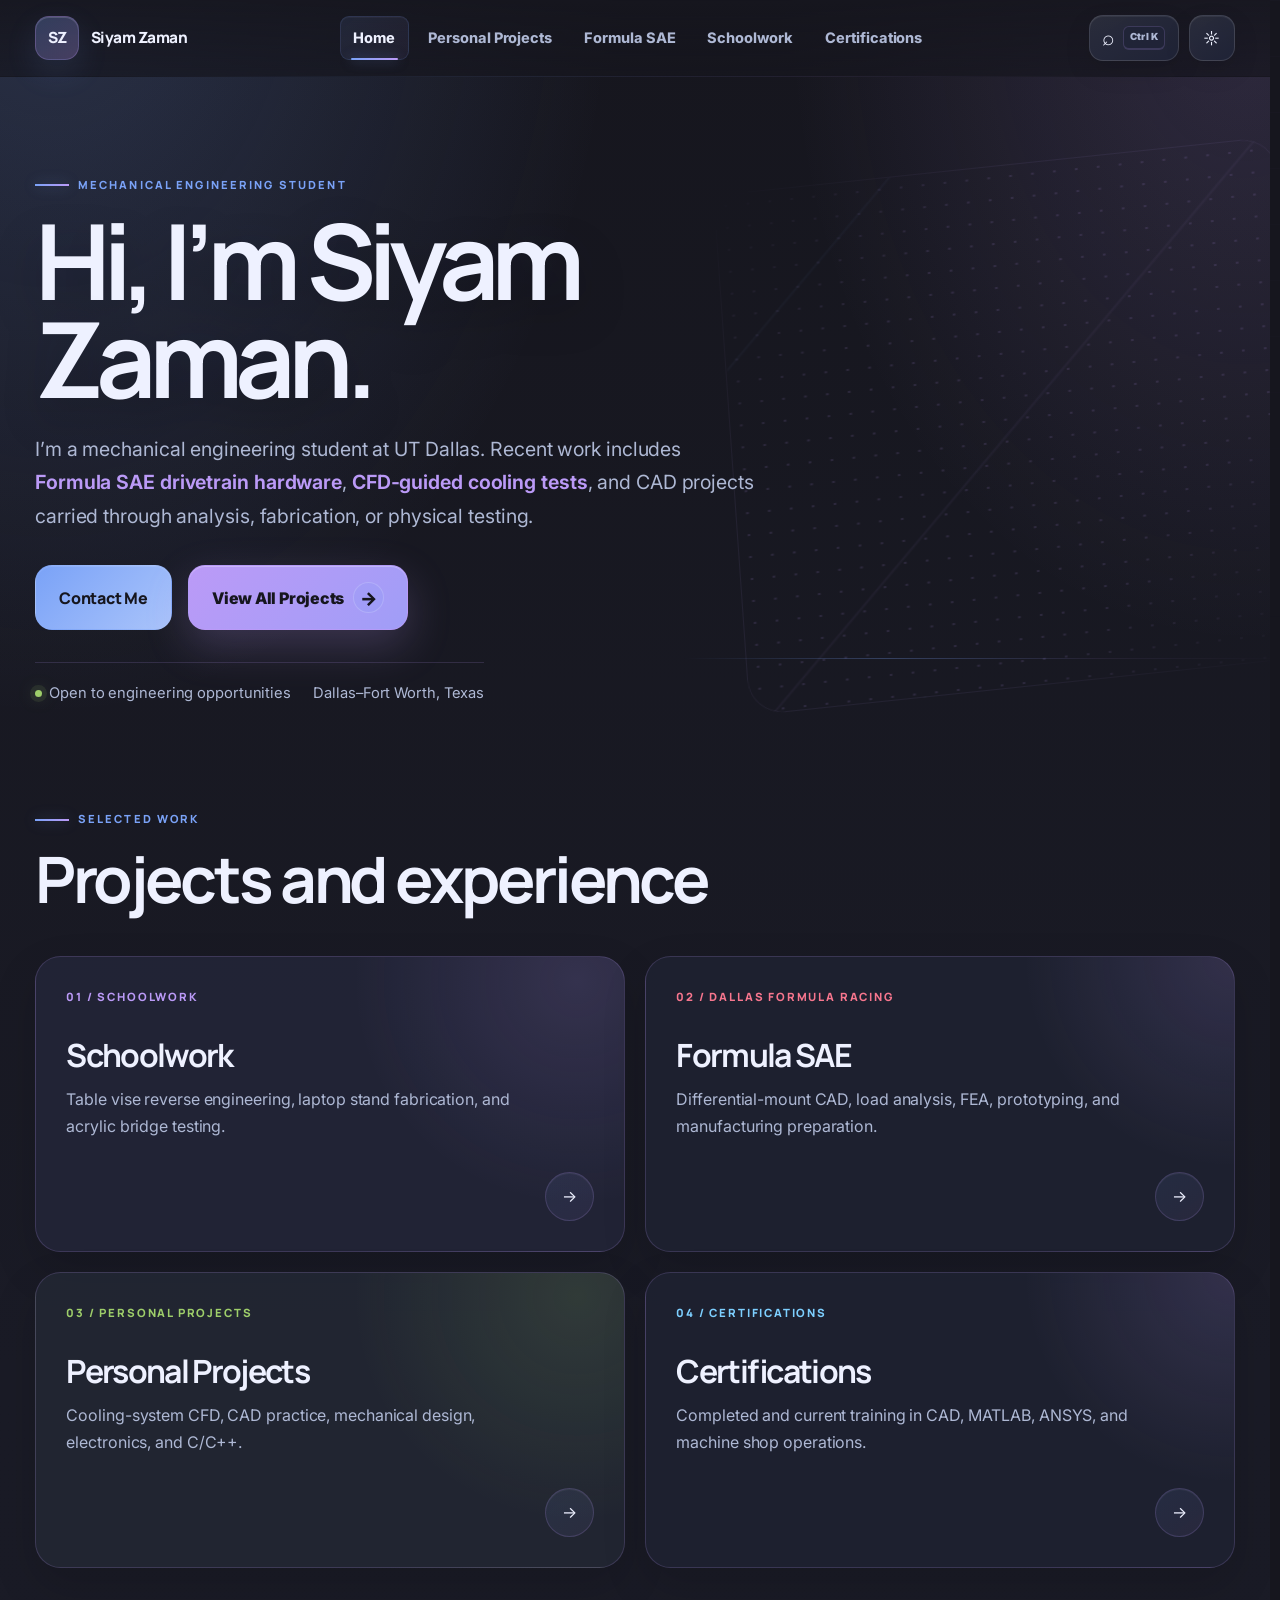
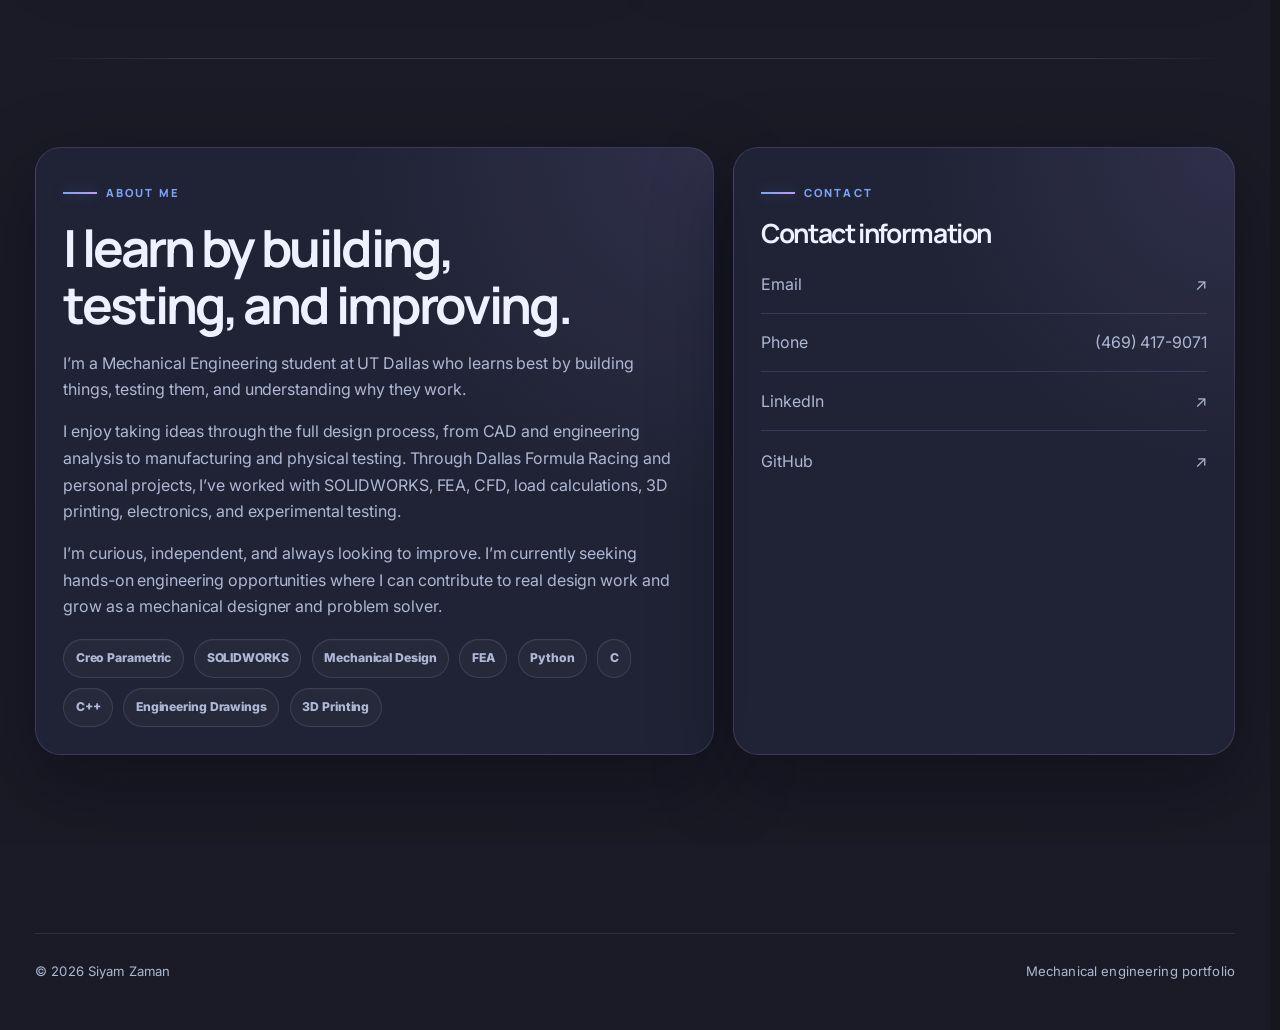
==== commit 325cc140: "update" ====
--- a/index.html
+++ b/index.html
@@ -1,9 +1,9 @@
-<!DOCTYPE html><html lang="en"><head><meta charset="UTF-8"><meta name="viewport" content="width=device-width,initial-scale=1,viewport-fit=cover"><meta name="theme-color" content="#16161e"><style>html{background:#16161e;color-scheme:dark}html.theme-preload-light{background:#e1e2e7;color-scheme:light}</style><script>try{if(localStorage.getItem('portfolio-theme')==='light'){document.documentElement.classList.add('theme-preload-light');document.querySelector('meta[name="theme-color"]').content='#e1e2e7'}}catch{}</script><meta name="description" content="Siyam Zaman's mechanical engineering portfolio featuring schoolwork, Formula SAE, personal projects, and technical training."><title>Siyam Zaman | Engineering Portfolio</title><link rel="preconnect" href="https://fonts.googleapis.com"><link rel="preconnect" href="https://fonts.gstatic.com" crossorigin><link rel="stylesheet" href="https://fonts.googleapis.com/css2?family=Inter:opsz,wght@14..32,400..900&amp;family=Manrope:wght@400..800&amp;display=swap"><link rel="stylesheet" href="styles.css"><link rel="stylesheet" href="sitewide.css?v=20260829"><link rel="icon" href="favicon.svg" type="image/svg+xml"><link rel="canonical" href="https://siyamzaman06.github.io/"><meta name="author" content="Siyam Zaman"><meta property="og:type" content="website"><meta property="og:site_name" content="Siyam Zaman Engineering Portfolio"><meta property="og:title" content="Siyam Zaman | Engineering Portfolio"><meta property="og:description" content="Siyam Zaman&#39;s mechanical engineering portfolio featuring schoolwork, Formula SAE, personal projects, and technical training."><meta property="og:url" content="https://siyamzaman06.github.io/"><meta name="twitter:card" content="summary_large_image"><meta name="twitter:title" content="Siyam Zaman | Engineering Portfolio"><meta name="twitter:description" content="Siyam Zaman&#39;s mechanical engineering portfolio featuring schoolwork, Formula SAE, personal projects, and technical training."><meta property="og:image" content="https://siyamzaman06.github.io/assets/og-portfolio.png"><meta property="og:image:width" content="1200"><meta property="og:image:height" content="630"><meta property="og:image:alt" content="Siyam Zaman mechanical engineering portfolio"><meta name="twitter:image" content="https://siyamzaman06.github.io/assets/og-portfolio.png"><meta name="twitter:image:alt" content="Siyam Zaman mechanical engineering portfolio"><script type="application/ld+json">{"@context":"https://schema.org","@type":"Person","name":"Siyam Zaman","url":"https://siyamzaman06.github.io/","jobTitle":"Mechanical Engineering Student","affiliation":{"@type":"CollegeOrUniversity","name":"The University of Texas at Dallas"},"sameAs":["https://www.linkedin.com/in/siyam-z-310ab1334/","https://github.com/siyamzaman06","https://codeforces.com/profile/roxas123"],"knowsAbout":["Mechanical design","CAD","Finite element analysis","Computational fluid dynamics","Formula SAE","Manufacturing","C","C++"]}</script></head><body data-page="home"><a class="skip" href="#main">Skip to main content</a>
+<!DOCTYPE html><html lang="en"><head><meta charset="UTF-8"><meta name="viewport" content="width=device-width,initial-scale=1,viewport-fit=cover"><meta name="theme-color" content="#16161e"><style>html{background:#16161e;color-scheme:dark}html.theme-preload-light{background:#e1e2e7;color-scheme:light}</style><script>try{if(localStorage.getItem('portfolio-theme')==='light'){document.documentElement.classList.add('theme-preload-light');document.querySelector('meta[name="theme-color"]').content='#e1e2e7'}}catch{}</script><meta name="description" content="Siyam Zaman's mechanical engineering portfolio featuring schoolwork, Formula SAE, personal projects, and technical training."><title>Siyam Zaman | Engineering Portfolio</title><link rel="preconnect" href="https://fonts.googleapis.com"><link rel="preconnect" href="https://fonts.gstatic.com" crossorigin><link rel="stylesheet" href="https://fonts.googleapis.com/css2?family=Inter:opsz,wght@14..32,400..900&amp;family=Manrope:wght@400..800&amp;display=swap"><link rel="stylesheet" href="styles.css"><link rel="stylesheet" href="sitewide.css?v=20260901-home-spacing"><link rel="icon" href="favicon.svg" type="image/svg+xml"><link rel="canonical" href="https://siyamzaman06.github.io/"><meta name="author" content="Siyam Zaman"><meta property="og:type" content="website"><meta property="og:site_name" content="Siyam Zaman Engineering Portfolio"><meta property="og:title" content="Siyam Zaman | Engineering Portfolio"><meta property="og:description" content="Siyam Zaman&#39;s mechanical engineering portfolio featuring schoolwork, Formula SAE, personal projects, and technical training."><meta property="og:url" content="https://siyamzaman06.github.io/"><meta name="twitter:card" content="summary_large_image"><meta name="twitter:title" content="Siyam Zaman | Engineering Portfolio"><meta name="twitter:description" content="Siyam Zaman&#39;s mechanical engineering portfolio featuring schoolwork, Formula SAE, personal projects, and technical training."><meta property="og:image" content="https://siyamzaman06.github.io/assets/og-portfolio.png"><meta property="og:image:width" content="1200"><meta property="og:image:height" content="630"><meta property="og:image:alt" content="Siyam Zaman mechanical engineering portfolio"><meta name="twitter:image" content="https://siyamzaman06.github.io/assets/og-portfolio.png"><meta name="twitter:image:alt" content="Siyam Zaman mechanical engineering portfolio"><script type="application/ld+json">{"@context":"https://schema.org","@type":"Person","name":"Siyam Zaman","url":"https://siyamzaman06.github.io/","jobTitle":"Mechanical Engineering Student","affiliation":{"@type":"CollegeOrUniversity","name":"The University of Texas at Dallas"},"sameAs":["https://www.linkedin.com/in/siyam-z-310ab1334/","https://github.com/siyamzaman06","https://codeforces.com/profile/roxas123"],"knowsAbout":["Mechanical design","CAD","Finite element analysis","Computational fluid dynamics","Formula SAE","Manufacturing","C","C++"]}</script></head><body data-page="home"><a class="skip" href="#main">Skip to main content</a>
 <header class="site-header"><nav class="nav container"><a class="brand" href="index.html"><span class="brand-mark">SZ</span><span>Siyam Zaman</span></a><ul class="nav-links" id="navLinks"><li><a data-page-link="home" href="index.html">Home</a></li><li><a data-page-link="personal" href="personal-projects.html">Personal Projects</a></li><li><a data-page-link="fsae" href="fsae.html">Formula SAE</a></li><li><a data-page-link="school" href="school-projects.html">Schoolwork</a></li><li><a data-page-link="certifications" href="certifications.html">Certifications</a></li></ul><div class="nav-actions"><button type="button" class="icon-btn" id="themeToggle" aria-label="Toggle color theme">☼</button><button type="button" class="menu-btn" id="menuButton" aria-label="Open navigation" aria-expanded="false">☰</button></div></nav></header>
 <main id="main">
 <section class="home-hero"><div class="container home-grid"><div class="home-copy reveal"><span class="eyebrow">Mechanical Engineering Student</span><h1>Hi, I’m Siyam Zaman.</h1><p>I’m a mechanical engineering student at UT Dallas. Recent work includes <a class="load-underline" href="fsae.html">Formula SAE drivetrain hardware</a>, <a class="load-underline" href="cooling-test-bench.html">CFD-guided cooling tests</a>, and CAD projects carried through analysis, fabrication, or physical testing.</p><div class="hero-actions"><a class="button primary" href="#contact" data-contact-open aria-haspopup="dialog">Contact Me</a><button class="button secondary" type="button" data-project-overview-open aria-haspopup="dialog" aria-controls="projectOverviewDialog">View All Projects <span class="overview-cta-arrow" aria-hidden="true">→</span></button></div><div class="home-meta"><span><i></i>Open to engineering opportunities</span><span>Dallas–Fort Worth, Texas</span></div></div></div></section>
-<section class="section" id="work"><div class="container"><div class="section-head reveal"><div><span class="eyebrow">Selected Work</span><h2>Projects and experience</h2></div></div><div class="page-cards"><a class="page-card reveal" href="school-projects.html"><span class="page-no">01 / SCHOOLWORK</span><div><h3>Schoolwork</h3><p>Reverse-engineered table vise and acrylic bridge testing.</p></div><span class="arrow">→</span></a><a class="page-card reveal" href="fsae.html"><span class="page-no">02 / DALLAS FORMULA RACING</span><div><h3>Formula SAE</h3><p>Differential-mount CAD, load analysis, FEA, prototyping, and manufacturing preparation.</p></div><span class="arrow">→</span></a><a class="page-card reveal" href="personal-projects.html"><span class="page-no">03 / PERSONAL PROJECTS</span><div><h3>Personal Projects</h3><p>Cooling-system CFD, CAD practice, mechanical design, electronics, and C/C++.</p></div><span class="arrow">→</span></a><a class="page-card reveal" href="certifications.html"><span class="page-no">04 / CERTIFICATIONS</span><div><h3>Certifications</h3><p>Completed and current training in CAD, MATLAB, ANSYS, and machine shop operations.</p></div><span class="arrow">→</span></a></div></div></section>
-<section class="section"><div class="container about-grid"><article class="panel reveal"><span class="eyebrow">About Me</span><h2 style="font-size:clamp(2rem,4vw,3.3rem)">I learn by building, testing, and improving.</h2><div class="about-copy"><p>I’m a Mechanical Engineering student at UT Dallas who learns best by building things, testing them, and understanding why they work.</p><p>I enjoy taking ideas through the full design process—from CAD and engineering analysis to manufacturing and physical testing. Through Dallas Formula Racing and personal projects, I’ve worked with SOLIDWORKS, FEA, CFD, load calculations, 3D printing, electronics, and experimental testing.</p><p>I’m curious, independent, and always looking to improve. I’m currently seeking hands-on engineering opportunities where I can contribute to real design work and grow as a mechanical designer and problem solver.</p></div><div class="skills"><span>Creo Parametric</span><span>SOLIDWORKS</span><span>Mechanical Design</span><span>FEA</span><span>Python</span><span>C</span><span>C++</span><span>Engineering Drawings</span><span>3D Printing</span></div></article><aside class="panel reveal" id="contact"><span class="eyebrow">Contact</span><h3>Contact information</h3><div class="contact-list"><a href="mailto:siyamzaman06@gmail.com"><span>Email</span><span>↗</span></a><a href="tel:+14694179071" aria-label="Call Siyam Zaman at 469 417 9071"><span>Phone</span><span>(469) 417-9071</span></a><a href="https://www.linkedin.com/in/siyam-z-310ab1334/" target="_blank" rel="noopener noreferrer"><span>LinkedIn</span><span>↗</span></a><a href="https://github.com/siyamzaman06" target="_blank" rel="noopener noreferrer"><span>GitHub</span><span>↗</span></a></div></aside></div></section>
+<section class="section" id="work"><div class="container"><div class="section-head reveal" data-reveal-on-scroll><div><span class="eyebrow">Selected Work</span><h2>Projects and experience</h2></div></div><div class="page-cards"><a class="page-card reveal" href="school-projects.html"><span class="page-no">01 / SCHOOLWORK</span><div><h3>Schoolwork</h3><p>Table vise reverse engineering, laptop stand fabrication, and acrylic bridge testing.</p></div><span class="arrow">→</span></a><a class="page-card reveal" href="fsae.html"><span class="page-no">02 / DALLAS FORMULA RACING</span><div><h3>Formula SAE</h3><p>Differential-mount CAD, load analysis, FEA, prototyping, and manufacturing preparation.</p></div><span class="arrow">→</span></a><a class="page-card reveal" href="personal-projects.html"><span class="page-no">03 / PERSONAL PROJECTS</span><div><h3>Personal Projects</h3><p>Cooling-system CFD, CAD practice, mechanical design, electronics, and C/C++.</p></div><span class="arrow">→</span></a><a class="page-card reveal" href="certifications.html"><span class="page-no">04 / CERTIFICATIONS</span><div><h3>Certifications</h3><p>Completed and current training in CAD, MATLAB, ANSYS, and machine shop operations.</p></div><span class="arrow">→</span></a></div></div></section>
+<section class="section"><div class="container about-grid"><article class="panel reveal"><span class="eyebrow">About Me</span><h2 style="font-size:clamp(2rem,4vw,3.3rem)">I learn by building, testing, and improving.</h2><div class="about-copy"><p>I’m a Mechanical Engineering student at UT Dallas who learns best by building things, testing them, and understanding why they work.</p><p>I enjoy taking ideas through the full design process, from CAD and engineering analysis to manufacturing and physical testing. Through Dallas Formula Racing and personal projects, I’ve worked with SOLIDWORKS, FEA, CFD, load calculations, 3D printing, electronics, and experimental testing.</p><p>I’m curious, independent, and always looking to improve. I’m currently seeking hands-on engineering opportunities where I can contribute to real design work and grow as a mechanical designer and problem solver.</p></div><div class="skills"><span>Creo Parametric</span><span>SOLIDWORKS</span><span>Mechanical Design</span><span>FEA</span><span>Python</span><span>C</span><span>C++</span><span>Engineering Drawings</span><span>3D Printing</span></div></article><aside class="panel reveal" id="contact"><span class="eyebrow">Contact</span><h3>Contact information</h3><div class="contact-list"><a href="mailto:siyamzaman06@gmail.com"><span>Email</span><span>↗</span></a><a href="tel:+14694179071" aria-label="Call Siyam Zaman at 469 417 9071"><span>Phone</span><span>(469) 417-9071</span></a><a href="https://www.linkedin.com/in/siyam-z-310ab1334/" target="_blank" rel="noopener noreferrer"><span>LinkedIn</span><span>↗</span></a><a href="https://github.com/siyamzaman06" target="_blank" rel="noopener noreferrer"><span>GitHub</span><span>↗</span></a></div></aside></div></section>
 </main>
 <dialog class="project-overview-dialog" id="projectOverviewDialog" aria-labelledby="projectOverviewTitle" aria-describedby="projectOverviewDescription">
   <div class="project-overview-panel">
@@ -41,6 +41,12 @@
         <p>Component modeling, assembly reconstruction, GD&amp;T drawings, and bill of materials.</p>
         <div class="project-skill-chips"><span>Creo Parametric</span><span>Reverse Engineering</span><span>Assembly Modeling</span><span>GD&amp;T</span><span>BOM</span></div>
         <b>Explore project →</b>
+      </a>
+      <a class="project-overview-card" data-project-category="schoolwork" href="school-projects.html#laptop-stand">
+        <div class="project-overview-meta"><span>Schoolwork</span><small>Fabrication &amp; Assembly</small></div>
+        <h3>Laptop Stand</h3>
+        <p>Cut wood and aluminum rod, assembled 3D-printed parts, and gained experience with shop tools and machines.</p>
+        <div class="tags"><span class="tag">Woodworking</span><span class="tag">Assembly</span></div>
       </a>
       <a class="project-overview-card" data-project-category="schoolwork" href="school-projects.html#acrylic-bridge">
         <div class="project-overview-meta"><span>Schoolwork</span><small>Design &amp; Test</small></div>
@@ -94,4 +100,4 @@
     </div>
   </div>
 </dialog>
-<footer class="footer"><div class="container footer-row"><span>© <span data-year></span> Siyam Zaman</span><span>Mechanical engineering portfolio</span></div></footer><script src="script.js?v=20260829"></script></body></html>
+<footer class="footer"><div class="container footer-row"><span>© <span data-year></span> Siyam Zaman</span><span>Mechanical engineering portfolio</span></div></footer><script src="script.js?v=20260901-work-reveal"></script></body></html>
--- a/styles.css
+++ b/styles.css
@@ -2469,3 +2469,10 @@
     border-bottom: 1px solid var(--line);
   }
 }
+
+/* Physical clamp evidence. */
+#clampPhotoPanel { background: transparent; }
+#clampPhotoPanel img { object-fit: contain; background: transparent; }
+#clampPhotoPanel::after { background: none; }
+
+.laptop-stand-media img { width: 100%; height: 100%; object-fit: cover; object-position: center; }
--- a/sitewide.css
+++ b/sitewide.css
@@ -112,6 +112,16 @@
 .page-hero,
 .home-hero {
   overflow: clip;
+}
+
+/* Keep the homepage intro and selected work close together. */
+body[data-page="home"] .home-hero {
+  min-height: 0;
+  padding-block-end: clamp(2rem, 4vw, 3rem);
+}
+
+body[data-page="home"] #work {
+  padding-block-start: clamp(2rem, 4vw, 3rem);
 }
 
 .section-head > *,
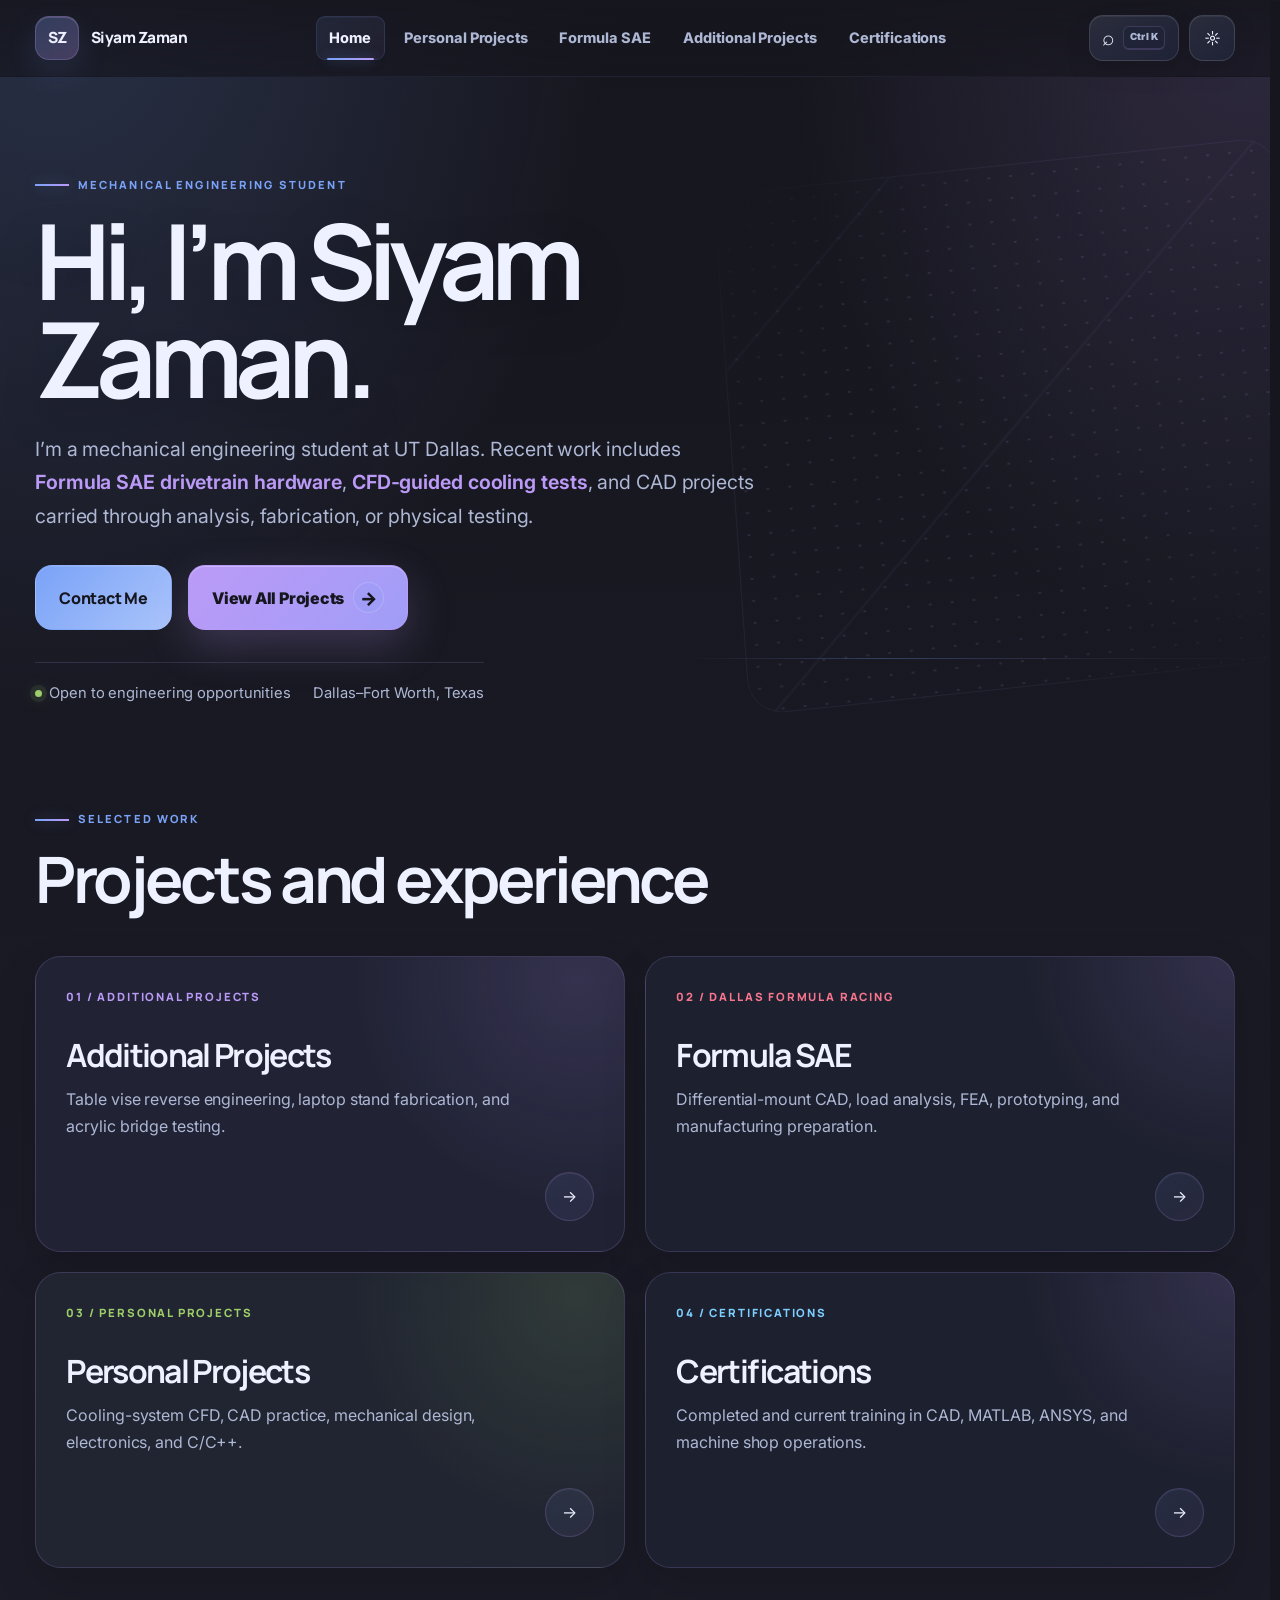
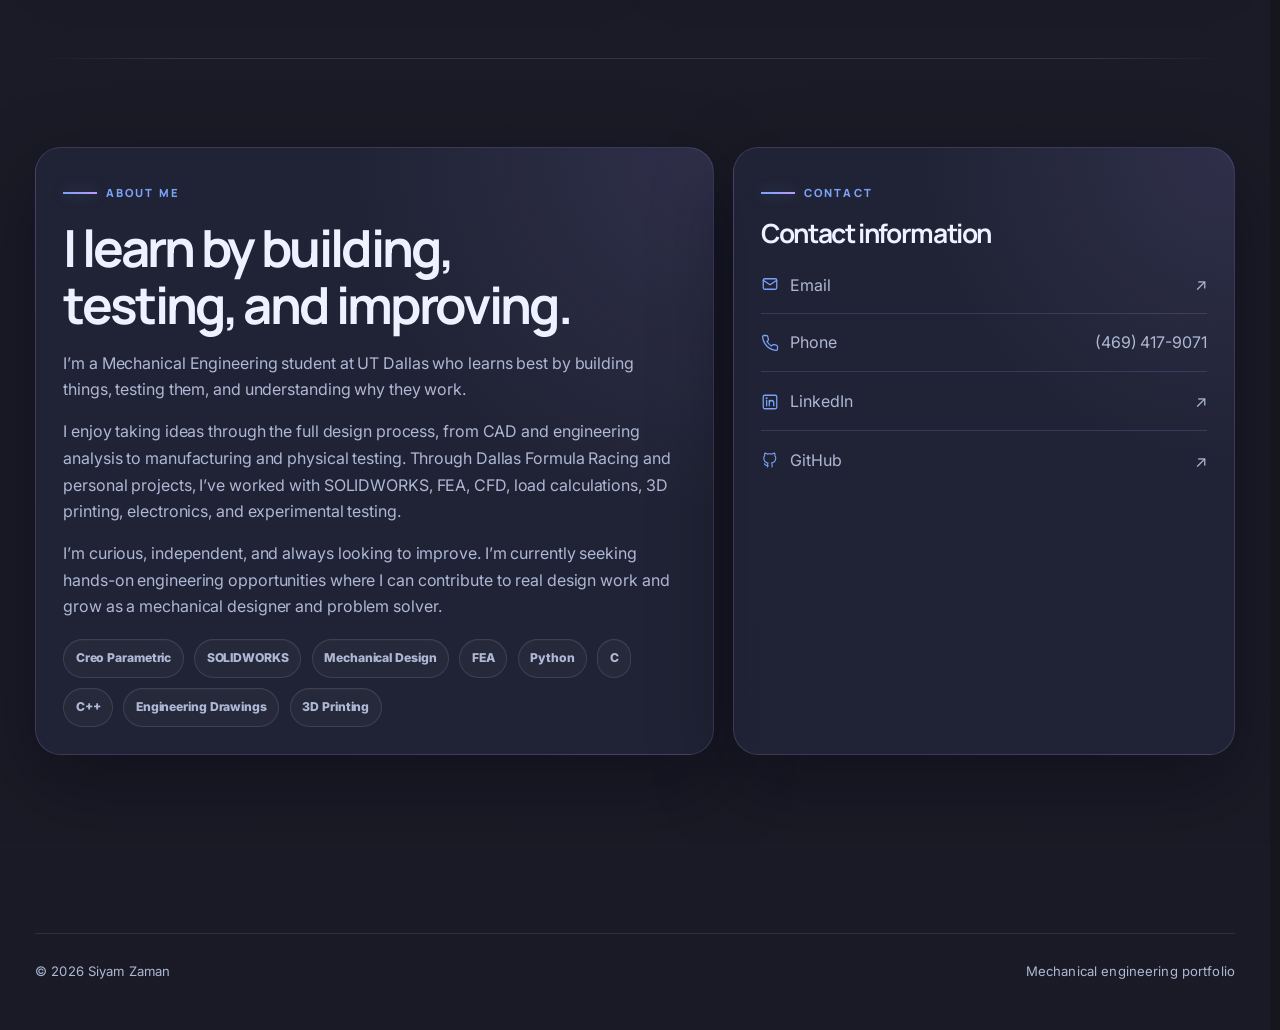
==== commit 5c5a18f5: "update" ====
--- a/index.html
+++ b/index.html
@@ -1,9 +1,9 @@
-<!DOCTYPE html><html lang="en"><head><meta charset="UTF-8"><meta name="viewport" content="width=device-width,initial-scale=1,viewport-fit=cover"><meta name="theme-color" content="#16161e"><style>html{background:#16161e;color-scheme:dark}html.theme-preload-light{background:#e1e2e7;color-scheme:light}</style><script>try{if(localStorage.getItem('portfolio-theme')==='light'){document.documentElement.classList.add('theme-preload-light');document.querySelector('meta[name="theme-color"]').content='#e1e2e7'}}catch{}</script><meta name="description" content="Siyam Zaman's mechanical engineering portfolio featuring schoolwork, Formula SAE, personal projects, and technical training."><title>Siyam Zaman | Engineering Portfolio</title><link rel="preconnect" href="https://fonts.googleapis.com"><link rel="preconnect" href="https://fonts.gstatic.com" crossorigin><link rel="stylesheet" href="https://fonts.googleapis.com/css2?family=Inter:opsz,wght@14..32,400..900&amp;family=Manrope:wght@400..800&amp;display=swap"><link rel="stylesheet" href="styles.css"><link rel="stylesheet" href="sitewide.css?v=20260901-home-spacing"><link rel="icon" href="favicon.svg" type="image/svg+xml"><link rel="canonical" href="https://siyamzaman06.github.io/"><meta name="author" content="Siyam Zaman"><meta property="og:type" content="website"><meta property="og:site_name" content="Siyam Zaman Engineering Portfolio"><meta property="og:title" content="Siyam Zaman | Engineering Portfolio"><meta property="og:description" content="Siyam Zaman&#39;s mechanical engineering portfolio featuring schoolwork, Formula SAE, personal projects, and technical training."><meta property="og:url" content="https://siyamzaman06.github.io/"><meta name="twitter:card" content="summary_large_image"><meta name="twitter:title" content="Siyam Zaman | Engineering Portfolio"><meta name="twitter:description" content="Siyam Zaman&#39;s mechanical engineering portfolio featuring schoolwork, Formula SAE, personal projects, and technical training."><meta property="og:image" content="https://siyamzaman06.github.io/assets/og-portfolio.png"><meta property="og:image:width" content="1200"><meta property="og:image:height" content="630"><meta property="og:image:alt" content="Siyam Zaman mechanical engineering portfolio"><meta name="twitter:image" content="https://siyamzaman06.github.io/assets/og-portfolio.png"><meta name="twitter:image:alt" content="Siyam Zaman mechanical engineering portfolio"><script type="application/ld+json">{"@context":"https://schema.org","@type":"Person","name":"Siyam Zaman","url":"https://siyamzaman06.github.io/","jobTitle":"Mechanical Engineering Student","affiliation":{"@type":"CollegeOrUniversity","name":"The University of Texas at Dallas"},"sameAs":["https://www.linkedin.com/in/siyam-z-310ab1334/","https://github.com/siyamzaman06","https://codeforces.com/profile/roxas123"],"knowsAbout":["Mechanical design","CAD","Finite element analysis","Computational fluid dynamics","Formula SAE","Manufacturing","C","C++"]}</script></head><body data-page="home"><a class="skip" href="#main">Skip to main content</a>
-<header class="site-header"><nav class="nav container"><a class="brand" href="index.html"><span class="brand-mark">SZ</span><span>Siyam Zaman</span></a><ul class="nav-links" id="navLinks"><li><a data-page-link="home" href="index.html">Home</a></li><li><a data-page-link="personal" href="personal-projects.html">Personal Projects</a></li><li><a data-page-link="fsae" href="fsae.html">Formula SAE</a></li><li><a data-page-link="school" href="school-projects.html">Schoolwork</a></li><li><a data-page-link="certifications" href="certifications.html">Certifications</a></li></ul><div class="nav-actions"><button type="button" class="icon-btn" id="themeToggle" aria-label="Toggle color theme">☼</button><button type="button" class="menu-btn" id="menuButton" aria-label="Open navigation" aria-expanded="false">☰</button></div></nav></header>
+<!DOCTYPE html><html lang="en"><head><meta charset="UTF-8"><meta name="viewport" content="width=device-width,initial-scale=1,viewport-fit=cover"><meta name="theme-color" content="#16161e"><style>html{background:#16161e;color-scheme:dark}html.theme-preload-light{background:#e1e2e7;color-scheme:light}</style><script>try{if(localStorage.getItem('portfolio-theme')==='light'){document.documentElement.classList.add('theme-preload-light');document.querySelector('meta[name="theme-color"]').content='#e1e2e7'}}catch{}</script><meta name="description" content="Siyam Zaman's mechanical engineering portfolio featuring additional projects, Formula SAE, personal projects, and technical training."><title>Siyam Zaman | Engineering Portfolio</title><link rel="preconnect" href="https://fonts.googleapis.com"><link rel="preconnect" href="https://fonts.gstatic.com" crossorigin><link rel="stylesheet" href="https://fonts.googleapis.com/css2?family=Inter:opsz,wght@14..32,400..900&amp;family=Manrope:wght@400..800&amp;display=swap"><link rel="stylesheet" href="styles.css"><link rel="stylesheet" href="sitewide.css?v=20260901-home-spacing"><link rel="icon" href="favicon.svg" type="image/svg+xml"><link rel="canonical" href="https://siyamzaman06.github.io/"><meta name="author" content="Siyam Zaman"><meta property="og:type" content="website"><meta property="og:site_name" content="Siyam Zaman Engineering Portfolio"><meta property="og:title" content="Siyam Zaman | Engineering Portfolio"><meta property="og:description" content="Siyam Zaman&#39;s mechanical engineering portfolio featuring additional projects, Formula SAE, personal projects, and technical training."><meta property="og:url" content="https://siyamzaman06.github.io/"><meta name="twitter:card" content="summary_large_image"><meta name="twitter:title" content="Siyam Zaman | Engineering Portfolio"><meta name="twitter:description" content="Siyam Zaman&#39;s mechanical engineering portfolio featuring additional projects, Formula SAE, personal projects, and technical training."><meta property="og:image" content="https://siyamzaman06.github.io/assets/og-portfolio.png"><meta property="og:image:width" content="1200"><meta property="og:image:height" content="630"><meta property="og:image:alt" content="Siyam Zaman mechanical engineering portfolio"><meta name="twitter:image" content="https://siyamzaman06.github.io/assets/og-portfolio.png"><meta name="twitter:image:alt" content="Siyam Zaman mechanical engineering portfolio"><script type="application/ld+json">{"@context":"https://schema.org","@type":"Person","name":"Siyam Zaman","url":"https://siyamzaman06.github.io/","jobTitle":"Mechanical Engineering Student","affiliation":{"@type":"CollegeOrUniversity","name":"The University of Texas at Dallas"},"sameAs":["https://www.linkedin.com/in/siyam-z-310ab1334/","https://github.com/siyamzaman06","https://codeforces.com/profile/roxas123"],"knowsAbout":["Mechanical design","CAD","Finite element analysis","Computational fluid dynamics","Formula SAE","Manufacturing","C","C++"]}</script></head><body data-page="home"><a class="skip" href="#main">Skip to main content</a>
+<header class="site-header"><nav class="nav container"><a class="brand" href="index.html"><span class="brand-mark">SZ</span><span>Siyam Zaman</span></a><ul class="nav-links" id="navLinks"><li><a data-page-link="home" href="index.html">Home</a></li><li><a data-page-link="personal" href="personal-projects.html">Personal Projects</a></li><li><a data-page-link="fsae" href="fsae.html">Formula SAE</a></li><li><a data-page-link="additional" href="additional-projects.html">Additional Projects</a></li><li><a data-page-link="certifications" href="certifications.html">Certifications</a></li></ul><div class="nav-actions"><button type="button" class="icon-btn" id="themeToggle" aria-label="Toggle color theme">☼</button><button type="button" class="menu-btn" id="menuButton" aria-label="Open navigation" aria-expanded="false">☰</button></div></nav></header>
 <main id="main">
 <section class="home-hero"><div class="container home-grid"><div class="home-copy reveal"><span class="eyebrow">Mechanical Engineering Student</span><h1>Hi, I’m Siyam Zaman.</h1><p>I’m a mechanical engineering student at UT Dallas. Recent work includes <a class="load-underline" href="fsae.html">Formula SAE drivetrain hardware</a>, <a class="load-underline" href="cooling-test-bench.html">CFD-guided cooling tests</a>, and CAD projects carried through analysis, fabrication, or physical testing.</p><div class="hero-actions"><a class="button primary" href="#contact" data-contact-open aria-haspopup="dialog">Contact Me</a><button class="button secondary" type="button" data-project-overview-open aria-haspopup="dialog" aria-controls="projectOverviewDialog">View All Projects <span class="overview-cta-arrow" aria-hidden="true">→</span></button></div><div class="home-meta"><span><i></i>Open to engineering opportunities</span><span>Dallas–Fort Worth, Texas</span></div></div></div></section>
-<section class="section" id="work"><div class="container"><div class="section-head reveal" data-reveal-on-scroll><div><span class="eyebrow">Selected Work</span><h2>Projects and experience</h2></div></div><div class="page-cards"><a class="page-card reveal" href="school-projects.html"><span class="page-no">01 / SCHOOLWORK</span><div><h3>Schoolwork</h3><p>Table vise reverse engineering, laptop stand fabrication, and acrylic bridge testing.</p></div><span class="arrow">→</span></a><a class="page-card reveal" href="fsae.html"><span class="page-no">02 / DALLAS FORMULA RACING</span><div><h3>Formula SAE</h3><p>Differential-mount CAD, load analysis, FEA, prototyping, and manufacturing preparation.</p></div><span class="arrow">→</span></a><a class="page-card reveal" href="personal-projects.html"><span class="page-no">03 / PERSONAL PROJECTS</span><div><h3>Personal Projects</h3><p>Cooling-system CFD, CAD practice, mechanical design, electronics, and C/C++.</p></div><span class="arrow">→</span></a><a class="page-card reveal" href="certifications.html"><span class="page-no">04 / CERTIFICATIONS</span><div><h3>Certifications</h3><p>Completed and current training in CAD, MATLAB, ANSYS, and machine shop operations.</p></div><span class="arrow">→</span></a></div></div></section>
-<section class="section"><div class="container about-grid"><article class="panel reveal"><span class="eyebrow">About Me</span><h2 style="font-size:clamp(2rem,4vw,3.3rem)">I learn by building, testing, and improving.</h2><div class="about-copy"><p>I’m a Mechanical Engineering student at UT Dallas who learns best by building things, testing them, and understanding why they work.</p><p>I enjoy taking ideas through the full design process, from CAD and engineering analysis to manufacturing and physical testing. Through Dallas Formula Racing and personal projects, I’ve worked with SOLIDWORKS, FEA, CFD, load calculations, 3D printing, electronics, and experimental testing.</p><p>I’m curious, independent, and always looking to improve. I’m currently seeking hands-on engineering opportunities where I can contribute to real design work and grow as a mechanical designer and problem solver.</p></div><div class="skills"><span>Creo Parametric</span><span>SOLIDWORKS</span><span>Mechanical Design</span><span>FEA</span><span>Python</span><span>C</span><span>C++</span><span>Engineering Drawings</span><span>3D Printing</span></div></article><aside class="panel reveal" id="contact"><span class="eyebrow">Contact</span><h3>Contact information</h3><div class="contact-list"><a href="mailto:siyamzaman06@gmail.com"><span>Email</span><span>↗</span></a><a href="tel:+14694179071" aria-label="Call Siyam Zaman at 469 417 9071"><span>Phone</span><span>(469) 417-9071</span></a><a href="https://www.linkedin.com/in/siyam-z-310ab1334/" target="_blank" rel="noopener noreferrer"><span>LinkedIn</span><span>↗</span></a><a href="https://github.com/siyamzaman06" target="_blank" rel="noopener noreferrer"><span>GitHub</span><span>↗</span></a></div></aside></div></section>
+<section class="section" id="work"><div class="container"><div class="section-head reveal" data-reveal-on-scroll><div><span class="eyebrow">Selected Work</span><h2>Projects and experience</h2></div></div><div class="page-cards"><a class="page-card reveal" href="additional-projects.html"><span class="page-no">01 / ADDITIONAL PROJECTS</span><div><h3>Additional Projects</h3><p>Table vise reverse engineering, laptop stand fabrication, and acrylic bridge testing.</p></div><span class="arrow">→</span></a><a class="page-card reveal" href="fsae.html"><span class="page-no">02 / DALLAS FORMULA RACING</span><div><h3>Formula SAE</h3><p>Differential-mount CAD, load analysis, FEA, prototyping, and manufacturing preparation.</p></div><span class="arrow">→</span></a><a class="page-card reveal" href="personal-projects.html"><span class="page-no">03 / PERSONAL PROJECTS</span><div><h3>Personal Projects</h3><p>Cooling-system CFD, CAD practice, mechanical design, electronics, and C/C++.</p></div><span class="arrow">→</span></a><a class="page-card reveal" href="certifications.html"><span class="page-no">04 / CERTIFICATIONS</span><div><h3>Certifications</h3><p>Completed and current training in CAD, MATLAB, ANSYS, and machine shop operations.</p></div><span class="arrow">→</span></a></div></div></section>
+<section class="section"><div class="container about-grid"><article class="panel reveal"><span class="eyebrow">About Me</span><h2 style="font-size:clamp(2rem,4vw,3.3rem)">I learn by building, testing, and improving.</h2><div class="about-copy"><p>I’m a Mechanical Engineering student at UT Dallas who learns best by building things, testing them, and understanding why they work.</p><p>I enjoy taking ideas through the full design process, from CAD and engineering analysis to manufacturing and physical testing. Through Dallas Formula Racing and personal projects, I’ve worked with SOLIDWORKS, FEA, CFD, load calculations, 3D printing, electronics, and experimental testing.</p><p>I’m curious, independent, and always looking to improve. I’m currently seeking hands-on engineering opportunities where I can contribute to real design work and grow as a mechanical designer and problem solver.</p></div><div class="skills"><span>Creo Parametric</span><span>SOLIDWORKS</span><span>Mechanical Design</span><span>FEA</span><span>Python</span><span>C</span><span>C++</span><span>Engineering Drawings</span><span>3D Printing</span></div></article><aside class="panel reveal" id="contact"><span class="eyebrow">Contact</span><h3>Contact information</h3><div class="contact-list"><a href="mailto:siyamzaman06@gmail.com"><span class="contact-link-label"><svg class="contact-link-icon" width="18" height="18" viewBox="0 0 24 24" fill="none" stroke="currentColor" stroke-width="1.7" stroke-linecap="round" stroke-linejoin="round" aria-hidden="true" focusable="false"><rect x="3" y="5" width="18" height="14" rx="2"/><path d="m3 7 9 6 9-6"/></svg>Email</span><span>↗</span></a><a href="tel:+14694179071" aria-label="Call Siyam Zaman at 469 417 9071"><span class="contact-link-label"><svg class="contact-link-icon" width="18" height="18" viewBox="0 0 24 24" fill="none" stroke="currentColor" stroke-width="1.7" stroke-linecap="round" stroke-linejoin="round" aria-hidden="true" focusable="false"><path d="M22 16.9v3a2 2 0 0 1-2.2 2 19.8 19.8 0 0 1-8.6-3.1 19.5 19.5 0 0 1-6-6A19.8 19.8 0 0 1 2.1 4.2 2 2 0 0 1 4.1 2h3a2 2 0 0 1 2 1.7c.1 1 .4 2 .7 2.9a2 2 0 0 1-.5 2.1L8 10a16 16 0 0 0 6 6l1.3-1.3a2 2 0 0 1 2.1-.5c.9.3 1.9.6 2.9.7a2 2 0 0 1 1.7 2Z"/></svg>Phone</span><span>(469) 417-9071</span></a><a href="https://www.linkedin.com/in/siyam-z-310ab1334/" target="_blank" rel="noopener noreferrer"><span class="contact-link-label"><svg class="contact-link-icon" width="18" height="18" viewBox="0 0 24 24" fill="none" stroke="currentColor" stroke-width="1.7" stroke-linecap="round" stroke-linejoin="round" aria-hidden="true" focusable="false"><rect x="3" y="3" width="18" height="18" rx="2"/><path d="M7.5 10v7M11 17v-7m0 3a3 3 0 0 1 6 0v4"/><circle cx="7.5" cy="7" r=".6" fill="currentColor"/></svg>LinkedIn</span><span>↗</span></a><a href="https://github.com/siyamzaman06" target="_blank" rel="noopener noreferrer"><span class="contact-link-label"><svg class="contact-link-icon" width="18" height="18" viewBox="0 0 24 24" fill="none" stroke="currentColor" stroke-width="1.7" stroke-linecap="round" stroke-linejoin="round" aria-hidden="true" focusable="false"><path d="M9 19c-4.3 1.3-4.3-2.2-6-2.7m12 5v-3.9a3.4 3.4 0 0 0-1-2.6c3.3-.4 6.8-1.6 6.8-7.3a5.7 5.7 0 0 0-1.5-4 5.3 5.3 0 0 0-.1-4s-1.2-.4-4.1 1.5a14 14 0 0 0-7.4 0C4.8-.9 3.6-.5 3.6-.5a5.3 5.3 0 0 0-.1 4 5.7 5.7 0 0 0-1.5 4c0 5.7 3.5 6.9 6.8 7.3A3.4 3.4 0 0 0 8 17.4v3.9" transform="translate(2 2) scale(.85)"/></svg>GitHub</span><span>↗</span></a></div></aside></div></section>
 </main>
 <dialog class="project-overview-dialog" id="projectOverviewDialog" aria-labelledby="projectOverviewTitle" aria-describedby="projectOverviewDescription">
   <div class="project-overview-panel">
@@ -16,7 +16,7 @@
     <div class="project-overview-filters" role="group" aria-label="Filter projects by category">
       <button type="button" data-project-filter="all" aria-pressed="true">All Projects</button>
       <button type="button" data-project-filter="fsae" aria-pressed="false">Formula SAE</button>
-      <button type="button" data-project-filter="schoolwork" aria-pressed="false">Schoolwork</button>
+      <button type="button" data-project-filter="additional" aria-pressed="false">Additional Projects</button>
       <button type="button" data-project-filter="personal" aria-pressed="false">Personal</button>
       <button type="button" data-project-filter="certifications" aria-pressed="false">Certifications</button>
     </div>
@@ -35,21 +35,21 @@
         <div class="project-skill-chips"><span>Load Cases</span><span>FEA Iteration</span><span>Factor of Safety</span><span>4130 Steel</span></div>
         <b>Explore project →</b>
       </a>
-      <a class="project-overview-card" data-project-category="schoolwork" href="school-projects.html#table-vise">
-        <div class="project-overview-meta"><span>Schoolwork</span><small>CAD Documentation</small></div>
+      <a class="project-overview-card" data-project-category="additional" href="additional-projects.html#table-vise">
+        <div class="project-overview-meta"><span>Additional Projects</span><small>CAD Documentation</small></div>
         <h3>Reverse-Engineered Table Vise</h3>
         <p>Component modeling, assembly reconstruction, GD&amp;T drawings, and bill of materials.</p>
         <div class="project-skill-chips"><span>Creo Parametric</span><span>Reverse Engineering</span><span>Assembly Modeling</span><span>GD&amp;T</span><span>BOM</span></div>
         <b>Explore project →</b>
       </a>
-      <a class="project-overview-card" data-project-category="schoolwork" href="school-projects.html#laptop-stand">
-        <div class="project-overview-meta"><span>Schoolwork</span><small>Fabrication &amp; Assembly</small></div>
+      <a class="project-overview-card" data-project-category="additional" href="additional-projects.html#laptop-stand">
+        <div class="project-overview-meta"><span>Additional Projects</span><small>Fabrication &amp; Assembly</small></div>
         <h3>Laptop Stand</h3>
         <p>Cut wood and aluminum rod, assembled 3D-printed parts, and gained experience with shop tools and machines.</p>
         <div class="tags"><span class="tag">Woodworking</span><span class="tag">Assembly</span></div>
       </a>
-      <a class="project-overview-card" data-project-category="schoolwork" href="school-projects.html#acrylic-bridge">
-        <div class="project-overview-meta"><span>Schoolwork</span><small>Design &amp; Test</small></div>
+      <a class="project-overview-card" data-project-category="additional" href="additional-projects.html#acrylic-bridge">
+        <div class="project-overview-meta"><span>Additional Projects</span><small>Design &amp; Test</small></div>
         <h3>Laser-Cut Acrylic Bridge</h3>
         <p>AutoCAD design, structural calculations, laser-cut fabrication, and load testing.</p>
         <div class="project-skill-chips"><span>AutoCAD</span><span>Statics</span><span>Laser Cutting</span><span>Structural Testing</span></div>
--- a/styles.css
+++ b/styles.css
@@ -1,12 +1,12 @@
 :root{--bg:#16161e;--bg2:#1a1b26;--panel:rgba(36,40,59,.82);--solid:#24283b;--text:#c0caf5;--muted:#a9b1d6;--line:rgb(var(--accent-rgb)/.2);--accent:#7aa2f7;--accent2:#7dcfff;--green:#9ece6a;--amber:#e0af68;--shadow:0 24px 70px rgba(0,0,0,.28);--r:22px;--max:1180px}body.light{--bg:#e1e2e7;--bg2:#d5d6db;--panel:rgba(255,255,255,.88);--solid:#fff;--text:#343b58;--muted:#6172b0;--line:rgba(55,96,191,.12);--shadow:0 22px 55px rgba(55,96,191,.13)}*{box-sizing:border-box;margin:0;padding:0}html{scroll-behavior:smooth}body{min-height:100vh;overflow-x:hidden;color:var(--text);background:radial-gradient(circle at 10% 5%,rgb(var(--accent-rgb)/.13),transparent 31%),radial-gradient(circle at 90% 2%,rgb(var(--accent2-rgb)/.14),transparent 27%),linear-gradient(180deg,var(--bg),var(--bg2));font-family:Inter,ui-sans-serif,system-ui,-apple-system,BlinkMacSystemFont,"Segoe UI",sans-serif;line-height:1.65;transition:.25s}body:before{content:"";position:fixed;inset:0;pointer-events:none;z-index:-1;opacity:.17;background-image:linear-gradient(var(--line) 1px,transparent 1px),linear-gradient(90deg,var(--line) 1px,transparent 1px);background-size:46px 46px;mask-image:linear-gradient(to bottom,black,transparent 78%)}a{color:inherit;text-decoration:none}img{display:block;max-width:100%}button{font:inherit;cursor:pointer}.container{width:min(calc(100% - 2rem),var(--max));margin-inline:auto}.skip{position:fixed;top:-70px;left:1rem;z-index:9999;padding:.8rem 1rem;color:#16161e;background:var(--accent);border-radius:10px;font-weight:800}.skip:focus{top:1rem}.site-header{position:sticky;top:0;z-index:1000;border-bottom:1px solid transparent;transition:.25s}.site-header.scrolled{background:color-mix(in srgb,var(--bg) 82%,transparent);border-bottom-color:var(--line);backdrop-filter:blur(18px)}.nav{min-height:78px;display:flex;align-items:center;justify-content:space-between;gap:1.1rem}.brand{display:flex;align-items:center;gap:.75rem;font-weight:900;letter-spacing:-.03em}.brand-mark{width:42px;aspect-ratio:1;display:grid;place-items:center;border:1px solid var(--line);border-radius:13px;background:linear-gradient(135deg,rgb(var(--accent-rgb)/.23),rgb(var(--accent2-rgb)/.28))}.nav-links{display:flex;align-items:center;gap:1rem;list-style:none}.nav-links a{position:relative;padding:.3rem 0;color:var(--muted);font-size:.91rem;font-weight:760}.nav-links a:hover,.nav-links a.active{color:var(--text)}.nav-links a.active:after{content:"";position:absolute;left:0;right:0;bottom:-.45rem;height:2px;background:linear-gradient(90deg,var(--accent),var(--accent2));border-radius:99px}.nav-actions{display:flex;align-items:center;gap:.65rem}.icon-btn,.menu-btn{width:42px;height:42px;display:grid;place-items:center;color:var(--text);border:1px solid var(--line);border-radius:12px;background:var(--panel)}.menu-btn{display:none}.button{display:inline-flex;align-items:center;justify-content:center;gap:.55rem;min-height:46px;padding:.75rem 1.1rem;border:1px solid transparent;border-radius:13px;font-weight:850;transition:.2s}.button:hover{transform:translateY(-2px)}.primary{color:#16161e;background:linear-gradient(135deg,var(--accent),#7dcfff);box-shadow:0 12px 32px rgb(var(--accent-rgb)/.2)}.secondary{color:var(--text);border-color:var(--line);background:var(--panel)}.small{min-height:40px;padding:.58rem .85rem;font-size:.88rem}.eyebrow{display:inline-flex;align-items:center;gap:.55rem;margin-bottom:.8rem;color:var(--accent);font-size:.78rem;font-weight:900;letter-spacing:.15em;text-transform:uppercase}.eyebrow:before{content:"";width:28px;height:2px;background:linear-gradient(90deg,var(--accent),var(--accent2))}h1,h2,h3{line-height:1.1;letter-spacing:-.045em}h1{font-size:clamp(3.1rem,8vw,6.8rem)}h2{font-size:clamp(2.1rem,5vw,4rem)}h3{font-size:clamp(1.3rem,2.3vw,1.65rem)}p{color:var(--muted)}.section{padding:6rem 0}.section-head{display:flex;justify-content:space-between;align-items:end;gap:2rem;margin-bottom:2.2rem}.page-hero{padding:5.8rem 0 3.8rem}.page-grid{display:grid;grid-template-columns:1.1fr .9fr;align-items:center;gap:3rem}.page-hero p{max-width:720px;margin-top:1.35rem;font-size:clamp(1.02rem,1.8vw,1.22rem)}.hero-actions{display:flex;flex-wrap:wrap;gap:.8rem;margin-top:1.8rem}.badge-card,.panel{padding:1.7rem;border:1px solid var(--line);border-radius:30px;background:radial-gradient(circle at top right,rgb(var(--accent-rgb)/.14),transparent 35%),var(--panel);box-shadow:var(--shadow)}.facts{display:grid;gap:.85rem;margin-top:1rem}.fact{display:flex;justify-content:space-between;gap:1rem;padding-bottom:.75rem;border-bottom:1px solid var(--line)}.fact:last-child{border-bottom:0;padding-bottom:0}.fact span:last-child{color:var(--muted);text-align:right}.home-hero{min-height:calc(100vh - 78px);display:grid;align-items:center;padding:4.5rem 0 3.8rem}.home-grid{display:grid;grid-template-columns:1.12fr .88fr;gap:4rem;align-items:center}.home-copy p{max-width:730px;margin-top:1.45rem;font-size:clamp(1.05rem,2vw,1.24rem)}.home-meta{display:flex;flex-wrap:wrap;gap:.8rem 1.4rem;margin-top:1.8rem;color:var(--muted);font-size:.92rem}.home-meta span{display:flex;align-items:center;gap:.45rem}.home-meta i{width:7px;height:7px;border-radius:50%;background:var(--green);box-shadow:0 0 0 5px rgba(158,206,106,.1)}.visual{position:relative;min-height:470px;display:grid;place-items:center}.blueprint{width:min(100%,500px);min-height:420px;position:relative;overflow:hidden;border:1px solid var(--line);border-radius:30px;background:linear-gradient(rgb(var(--accent-rgb)/.08) 1px,transparent 1px),linear-gradient(90deg,rgb(var(--accent-rgb)/.08) 1px,transparent 1px),radial-gradient(circle at 75% 20%,rgb(var(--accent-rgb)/.20),transparent 30%),linear-gradient(145deg,rgba(255,255,255,.08),rgba(255,255,255,.02));background-size:30px 30px,30px 30px,auto,auto;box-shadow:var(--shadow);transform:perspective(1100px) rotateY(-6deg) rotateX(2deg)}.blueprint svg{position:absolute;inset:14% 8% 22%;width:84%;height:64%;filter:drop-shadow(0 20px 28px rgba(0,0,0,.28))}.blue-label{position:absolute;left:1.3rem;right:1.3rem;bottom:1.3rem;display:flex;justify-content:space-between;align-items:end;gap:1rem;padding:1rem;border:1px solid var(--line);border-radius:15px;background:rgba(6,14,25,.58);backdrop-filter:blur(12px)}body.light .blue-label{background:rgba(255,255,255,.72)}.page-cards,.project-grid,.cert-grid{display:grid;grid-template-columns:repeat(12,1fr);gap:1.2rem}.page-card{grid-column:span 6;min-height:330px;display:flex;flex-direction:column;justify-content:space-between;gap:2rem;padding:1.7rem;border:1px solid var(--line);border-radius:30px;background:radial-gradient(circle at top right,rgb(var(--accent-rgb)/.13),transparent 32%),var(--panel);box-shadow:0 18px 45px rgba(0,0,0,.14);transition:.25s}.page-card:nth-child(even){background:radial-gradient(circle at top right,rgb(var(--accent2-rgb)/.14),transparent 32%),var(--panel)}.page-card:hover{transform:translateY(-5px);border-color:rgb(var(--accent-rgb)/.35)}.page-no{color:var(--accent);font-size:.8rem;font-weight:900;letter-spacing:.13em}.page-card p{margin-top:.75rem}.arrow{align-self:flex-end;width:46px;height:46px;display:grid;place-items:center;border:1px solid var(--line);border-radius:50%}.about-grid{display:grid;grid-template-columns:1.15fr .85fr;gap:1.2rem}.skills{display:flex;flex-wrap:wrap;gap:.65rem;margin-top:1.2rem}.skills span,.tag{padding:.55rem .72rem;border:1px solid var(--line);border-radius:999px;color:var(--muted);background:rgba(255,255,255,.025);font-size:.8rem;font-weight:820}.contact-list{display:grid;gap:.8rem;margin-top:1.2rem}.contact-list a{display:flex;justify-content:space-between;gap:1rem;padding-bottom:.75rem;border-bottom:1px solid var(--line);color:var(--muted)}.contact-list a:last-child{border-bottom:0}.project-card{grid-column:span 6;overflow:hidden;border:1px solid var(--line);border-radius:30px;background:var(--panel);box-shadow:0 18px 50px rgba(0,0,0,.13)}.project-card.featured{grid-column:span 12;display:grid;grid-template-columns:1.1fr .9fr}.media{position:relative;min-height:280px;overflow:hidden;border-bottom:1px solid var(--line);background:linear-gradient(145deg,rgb(var(--accent-rgb)/.12),rgb(var(--accent2-rgb)/.1)),var(--solid)}.featured .media{min-height:440px;border-right:1px solid var(--line);border-bottom:0}.media img{width:100%;height:100%;position:absolute;inset:0;object-fit:cover}.placeholder{position:absolute;inset:0;display:none;place-items:center;padding:2rem;text-align:center;color:var(--muted);background:linear-gradient(var(--line) 1px,transparent 1px),linear-gradient(90deg,var(--line) 1px,transparent 1px),radial-gradient(circle at 70% 25%,rgb(var(--accent-rgb)/.15),transparent 34%),var(--solid);background-size:32px 32px,32px 32px,auto,auto}.placeholder.show{display:grid}.placeholder strong{display:block;margin-bottom:.4rem;color:var(--text)}.project-body{display:flex;flex-direction:column;gap:1rem;padding:1.55rem}.featured .project-body{justify-content:center;padding:2.3rem}.meta{display:flex;flex-wrap:wrap;gap:.6rem 1rem;color:var(--muted);font-size:.84rem}.tags{display:flex;flex-wrap:wrap;gap:.5rem}.status{display:inline-flex;width:fit-content;align-items:center;gap:.45rem;padding:.42rem .65rem;border:1px solid var(--line);border-radius:999px;font-size:.77rem;font-weight:880}.status:before{content:"";width:7px;height:7px;border-radius:50%}.done:before{background:var(--green)}.progress:before{background:var(--amber)}.course:before{background:var(--accent)}.note{margin-top:1.4rem;padding:1rem 1.1rem;border:1px solid rgba(224,175,104,.24);border-radius:15px;color:var(--muted);background:rgba(224,175,104,.06)}.note strong{color:var(--text)}.timeline-intro{display:grid;grid-template-columns:1fr 1fr;gap:1.2rem;margin-bottom:5rem}.timeline{position:relative;padding:1rem 0}.timeline-line,.timeline-progress{position:absolute;top:0;left:50%;width:3px;transform:translateX(-50%);border-radius:99px}.timeline-line{bottom:0;background:var(--line)}.timeline-progress{height:0;background:linear-gradient(180deg,var(--accent),var(--accent2));box-shadow:0 0 18px rgb(var(--accent-rgb)/.45)}.timeline-item{position:relative;display:grid;grid-template-columns:1fr 84px 1fr;align-items:center;gap:1.4rem;min-height:360px;margin-bottom:2rem}.dot{grid-column:2;justify-self:center;width:19px;height:19px;z-index:3;border:4px solid var(--bg);border-radius:50%;background:var(--line);box-shadow:0 0 0 1px var(--line);transition:.3s}.timeline-item.active .dot{background:var(--accent);box-shadow:0 0 0 1px var(--accent),0 0 20px rgb(var(--accent-rgb)/.55)}.timeline-copy,.timeline-media{opacity:0;transform:translateY(24px);transition:.65s}.timeline-item.visible .timeline-copy,.timeline-item.visible .timeline-media{opacity:1;transform:translateY(0)}.timeline-copy{padding:1.5rem;border:1px solid var(--line);border-radius:var(--r);background:var(--panel);box-shadow:0 16px 42px rgba(0,0,0,.12)}.timeline-copy p{margin-top:.7rem}.timeline-media .media{min-height:300px;border:1px solid var(--line);border-radius:var(--r);box-shadow:var(--shadow)}.timeline-item:nth-child(odd) .timeline-media{grid-column:1;grid-row:1}.timeline-item:nth-child(odd) .timeline-copy{grid-column:3;grid-row:1}.timeline-item:nth-child(even) .timeline-copy{grid-column:1;grid-row:1}.timeline-item:nth-child(even) .timeline-media{grid-column:3;grid-row:1}.timeline-date{display:block;margin-bottom:.65rem;color:var(--accent);font-size:.78rem;font-weight:900;letter-spacing:.12em;text-transform:uppercase}.cert-card{grid-column:span 6;display:flex;flex-direction:column;gap:1rem;padding:1.6rem;border:1px solid var(--line);border-radius:30px;background:var(--panel);box-shadow:0 18px 48px rgba(0,0,0,.12)}.cert-icon{width:52px;height:52px;display:grid;place-items:center;border:1px solid var(--line);border-radius:15px;background:linear-gradient(135deg,rgb(var(--accent-rgb)/.18),rgb(var(--accent2-rgb)/.18));font-weight:950}.cert-card ul{display:grid;gap:.5rem;padding-left:1.15rem;color:var(--muted)}.footer{padding:2rem 0 3rem}.footer-row{display:flex;justify-content:space-between;gap:1rem;padding-top:1.4rem;border-top:1px solid var(--line);color:var(--muted)}.reveal{opacity:0;transform:translateY(22px);transition:.65s}.reveal.visible{opacity:1;transform:translateY(0)}@media(max-width:980px){.home-grid,.page-grid,.about-grid,.timeline-intro,.project-card.featured{grid-template-columns:1fr}.blueprint{transform:none}.project-card,.project-card.featured,.cert-card{grid-column:span 12}.featured .media{min-height:340px;border-right:0;border-bottom:1px solid var(--line)}.timeline-line,.timeline-progress{left:20px}.timeline-item{grid-template-columns:42px 1fr;gap:1rem;min-height:auto;margin-bottom:3rem}.dot{grid-column:1;grid-row:1/span 2;align-self:start;margin-top:1.2rem}.timeline-item:nth-child(n) .timeline-copy,.timeline-item:nth-child(n) .timeline-media{grid-column:2}.timeline-item:nth-child(n) .timeline-copy{grid-row:1}.timeline-item:nth-child(n) .timeline-media{grid-row:2}}@media(max-width:780px){.nav-links{position:fixed;top:78px;left:1rem;right:1rem;display:none;flex-direction:column;align-items:stretch;gap:0;padding:.6rem;border:1px solid var(--line);border-radius:16px;background:color-mix(in srgb,var(--bg) 90%,transparent);box-shadow:var(--shadow);backdrop-filter:blur(18px)}.nav-links.open{display:flex}.nav-links a{display:block;padding:.8rem .9rem}.nav-links a.active:after{display:none}.menu-btn{display:grid}.nav-resume{display:none}.home-hero{min-height:auto}.home-grid{gap:2.6rem}.visual{min-height:360px}.blueprint{min-height:350px}.page-card{grid-column:span 12;min-height:285px}.section{padding:4.5rem 0}.section-head{align-items:start;flex-direction:column}.footer-row{flex-direction:column}}@media(prefers-reduced-motion:reduce){*,*:before,*:after{scroll-behavior:auto!important;animation-duration:.001ms!important;transition-duration:.001ms!important}}
 
-/* Homepage portrait and simplified schoolwork layouts */
+/* Homepage portrait and simplified additional projects layouts */
 .portrait-media{width:min(100%,460px);min-height:520px;border:1px solid var(--line);border-radius:30px;box-shadow:var(--shadow);background:var(--solid)}
 .portrait-media img{object-position:center 20%}
 .portrait-placeholder{font-size:.95rem}
 .simple-page-hero{padding-bottom:2rem}
 .simple-page-hero .container{max-width:900px;margin-left:max(1rem,calc((100% - var(--max))/2))}
-.school-projects-section{padding-top:2rem}
+.additional-projects-section{padding-top:2rem}
 .project-card.featured.reverse{grid-template-columns:.9fr 1.1fr}
 .project-card.featured.reverse .media{order:2;border-right:0;border-left:1px solid var(--line)}
 .project-card.featured.reverse .project-body{order:1}
@@ -445,7 +445,7 @@
 .project-overview-grid{display:grid;grid-template-columns:repeat(2,minmax(0,1fr));gap:.85rem;overflow-y:auto;overscroll-behavior:contain;padding:clamp(1rem,2.3vw,1.55rem) clamp(1.2rem,3.8vw,2.8rem) clamp(1.4rem,3vw,2.1rem);scrollbar-gutter:stable}
 .project-overview-card{--project-color:var(--accent);min-height:240px;position:relative;display:flex;flex-direction:column;gap:.65rem;overflow:hidden;padding:1.25rem;border:1px solid var(--line);border-radius:21px;color:var(--text);background:linear-gradient(145deg,color-mix(in srgb,var(--panel) 93%,var(--project-color) 7%),color-mix(in srgb,var(--solid) 97%,var(--project-color) 3%));box-shadow:0 14px 36px rgba(0,0,0,.13)}
 .project-overview-card[data-project-category="fsae"]{--project-color:#7aa2f7}
-.project-overview-card[data-project-category="schoolwork"]{--project-color:#7dcfff}
+.project-overview-card[data-project-category="additional"]{--project-color:#7dcfff}
 .project-overview-card[data-project-category="personal"]{--project-color:#9ece6a}
 .project-overview-card:after{content:"";position:absolute;inset:0 auto 0 0;width:3px;background:linear-gradient(transparent,var(--project-color) 18% 82%,transparent);opacity:.85}
 .project-overview-card[hidden]{display:none!important}
@@ -734,13 +734,13 @@
 }
 
 .site-header .nav-links a[data-page-link="home"] { --nav-accent-rgb: 122 162 247; --nav-accent2-rgb: 187 154 247; }
-.site-header .nav-links a[data-page-link="school"] { --nav-accent-rgb: 187 154 247; --nav-accent2-rgb: 125 207 255; }
+.site-header .nav-links a[data-page-link="additional"] { --nav-accent-rgb: 187 154 247; --nav-accent2-rgb: 125 207 255; }
 .site-header .nav-links a[data-page-link="fsae"] { --nav-accent-rgb: 247 118 142; --nav-accent2-rgb: 125 207 255; }
 .site-header .nav-links a[data-page-link="personal"] { --nav-accent-rgb: 158 206 106; --nav-accent2-rgb: 187 154 247; }
 .site-header .nav-links a[data-page-link="certifications"] { --nav-accent-rgb: 125 207 255; --nav-accent2-rgb: 122 162 247; }
 
 body.light .site-header .nav-links a[data-page-link="home"] { --nav-accent-rgb: 46 125 233; --nav-accent2-rgb: 152 84 241; }
-body.light .site-header .nav-links a[data-page-link="school"] { --nav-accent-rgb: 152 84 241; --nav-accent2-rgb: 0 113 151; }
+body.light .site-header .nav-links a[data-page-link="additional"] { --nav-accent-rgb: 152 84 241; --nav-accent2-rgb: 0 113 151; }
 body.light .site-header .nav-links a[data-page-link="fsae"] { --nav-accent-rgb: 245 42 101; --nav-accent2-rgb: 0 113 151; }
 body.light .site-header .nav-links a[data-page-link="personal"] { --nav-accent-rgb: 88 117 57; --nav-accent2-rgb: 152 84 241; }
 body.light .site-header .nav-links a[data-page-link="certifications"] { --nav-accent-rgb: 0 113 151; --nav-accent2-rgb: 46 125 233; }
@@ -783,7 +783,7 @@
   --accent2-rgb: 187 154 247;
 }
 
-body:not(.light)[data-page="school"] {
+body:not(.light)[data-page="additional"] {
   --accent: #bb9af7;
   --accent2: #7dcfff;
   --accent-rgb: 187 154 247;
@@ -840,8 +840,8 @@
   --accent2-rgb: 152 84 241;
 }
 
-body.light[data-page="school"],
-:root.theme-preload-light body[data-page="school"] {
+body.light[data-page="additional"],
+:root.theme-preload-light body[data-page="additional"] {
   --accent: #9854f1;
   --accent2: #007197;
   --accent-rgb: 152 84 241;
@@ -924,7 +924,7 @@
 }
 
 .project-overview-card[data-project-category="fsae"] { --project-color: var(--red); }
-.project-overview-card[data-project-category="schoolwork"] { --project-color: var(--accent2); }
+.project-overview-card[data-project-category="additional"] { --project-color: var(--accent2); }
 .project-overview-card[data-project-category="personal"] { --project-color: var(--green); }
 .project-overview-card[data-project-category="certifications"] { --project-color: #bb9af7; }
 
@@ -1479,7 +1479,7 @@
   }
 }
 
-body[data-page="school"] .page-hero > .container::after {
+body[data-page="additional"] .page-hero > .container::after {
   content: "\03A3 F = 0\A M = F \00B7  d\A \03C3  = F / A";
   top: 50%;
   right: -16rem;
@@ -1693,7 +1693,7 @@
 body.light .page-hero > .container::after { --motif-final-opacity: .7; opacity: .7; }
 
 @media(max-width:980px) {
-  body[data-page="school"] .page-hero > .container::after,
+  body[data-page="additional"] .page-hero > .container::after,
   body[data-page="personal"] .page-hero:not(.gearbox-hero) > .container::after {
     right: -16rem;
     --motif-final-opacity: .52;
@@ -2476,3 +2476,15 @@
 #clampPhotoPanel::after { background: none; }
 
 .laptop-stand-media img { width: 100%; height: 100%; object-fit: cover; object-position: center; }
+
+/* Previous differential mount: photo and design motivation. */
+.previous-mount-card { display: grid; grid-template-columns: minmax(0, .9fr) minmax(0, 1.1fr); gap: clamp(1.5rem, 3vw, 2.5rem); align-items: stretch; }
+.previous-mount-card .previous-mount-photo { position: relative; min-height: 0; aspect-ratio: auto; border-radius: 18px; overflow: hidden; cursor: grab; touch-action: pan-y; user-select: none; }
+.previous-mount-card .previous-mount-photo img { position: absolute; inset: 0; width: 100%; height: 100%; object-fit: cover; object-position: var(--pan-x, 50%) var(--pan-y, 0%); transform: none; transition: none; pointer-events: none; }
+.previous-mount-photo.is-panning { cursor: grabbing; }
+.previous-mount-photo:focus-visible { outline: 2px solid var(--accent); outline-offset: 4px; }
+.previous-mount-copy { min-width: 0; }
+@media (max-width: 780px) { .previous-mount-card { grid-template-columns: minmax(0, 1fr); } .previous-mount-card .previous-mount-photo { height: clamp(260px, 70vw, 380px); } }
+
+.contact-link-label { display: inline-flex; align-items: center; gap: .7rem; }
+.contact-link-icon { width: 18px; height: 18px; flex: 0 0 18px; color: var(--accent); }
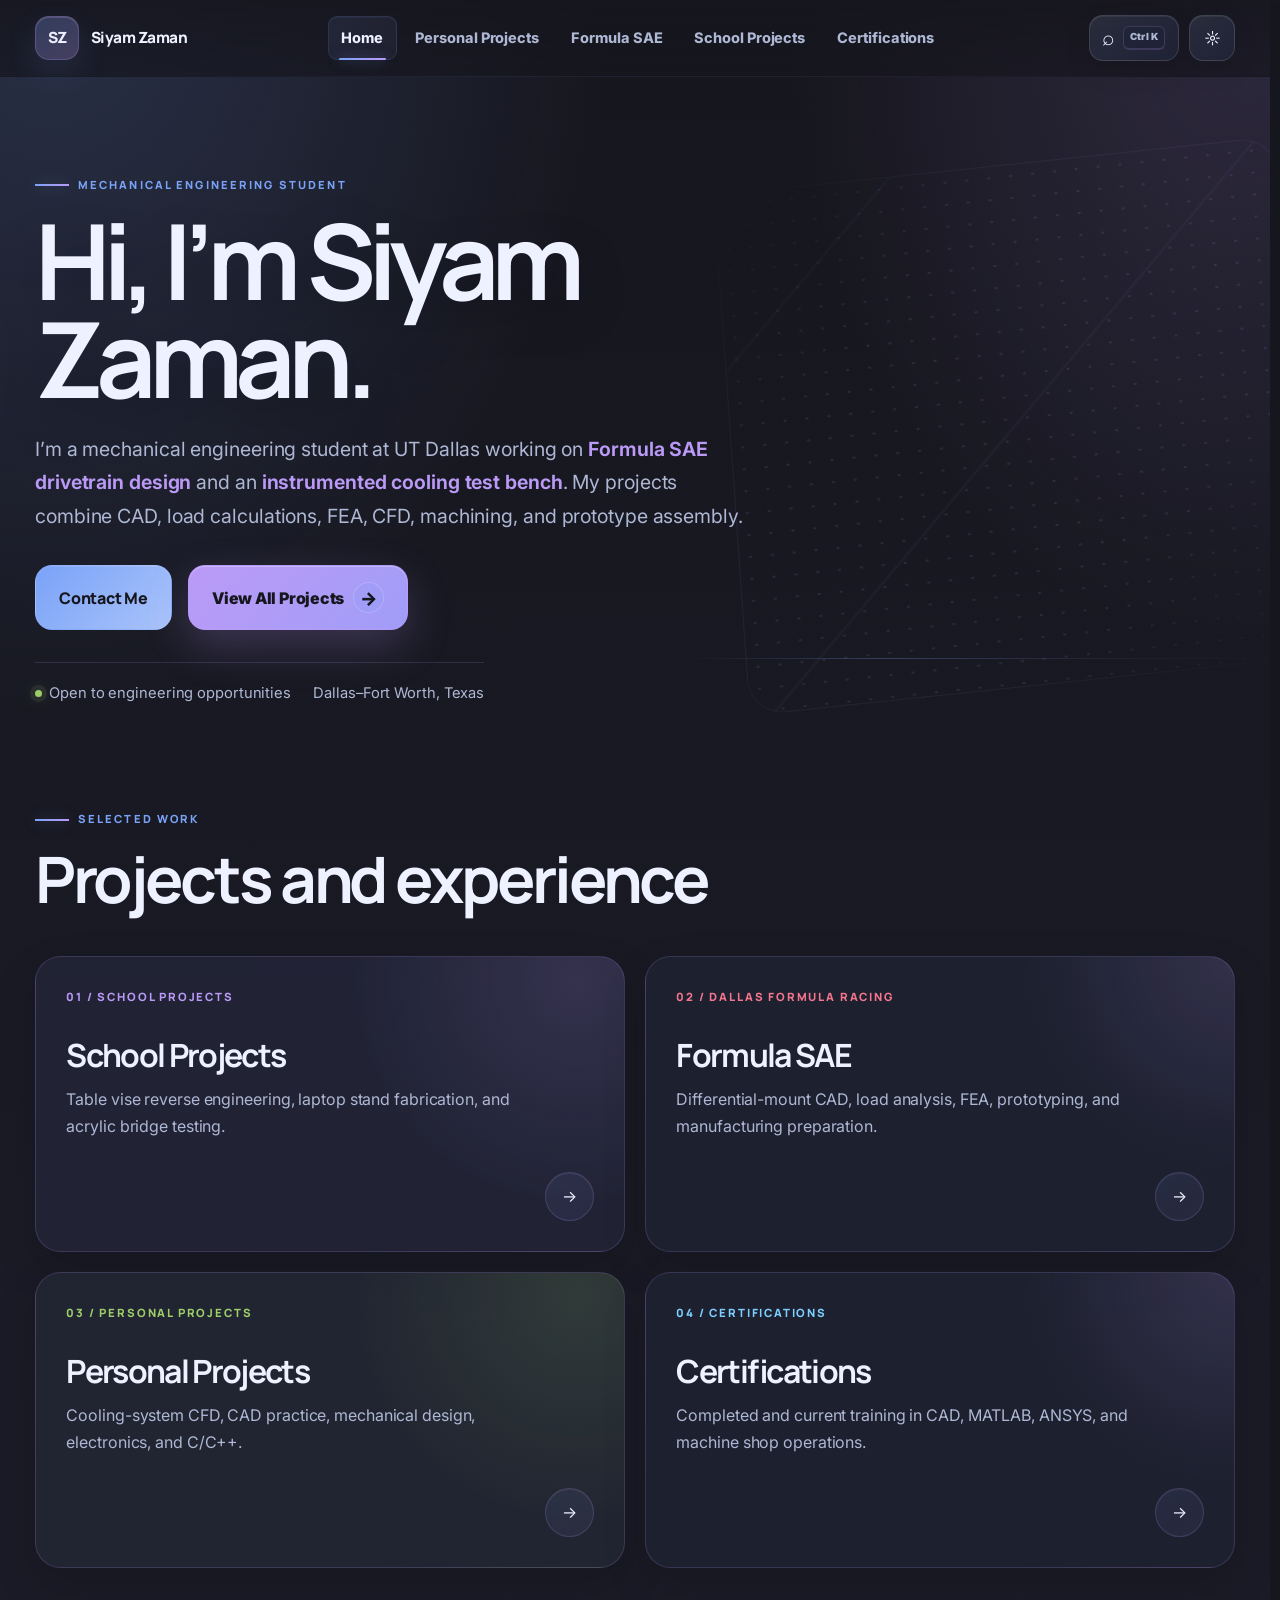
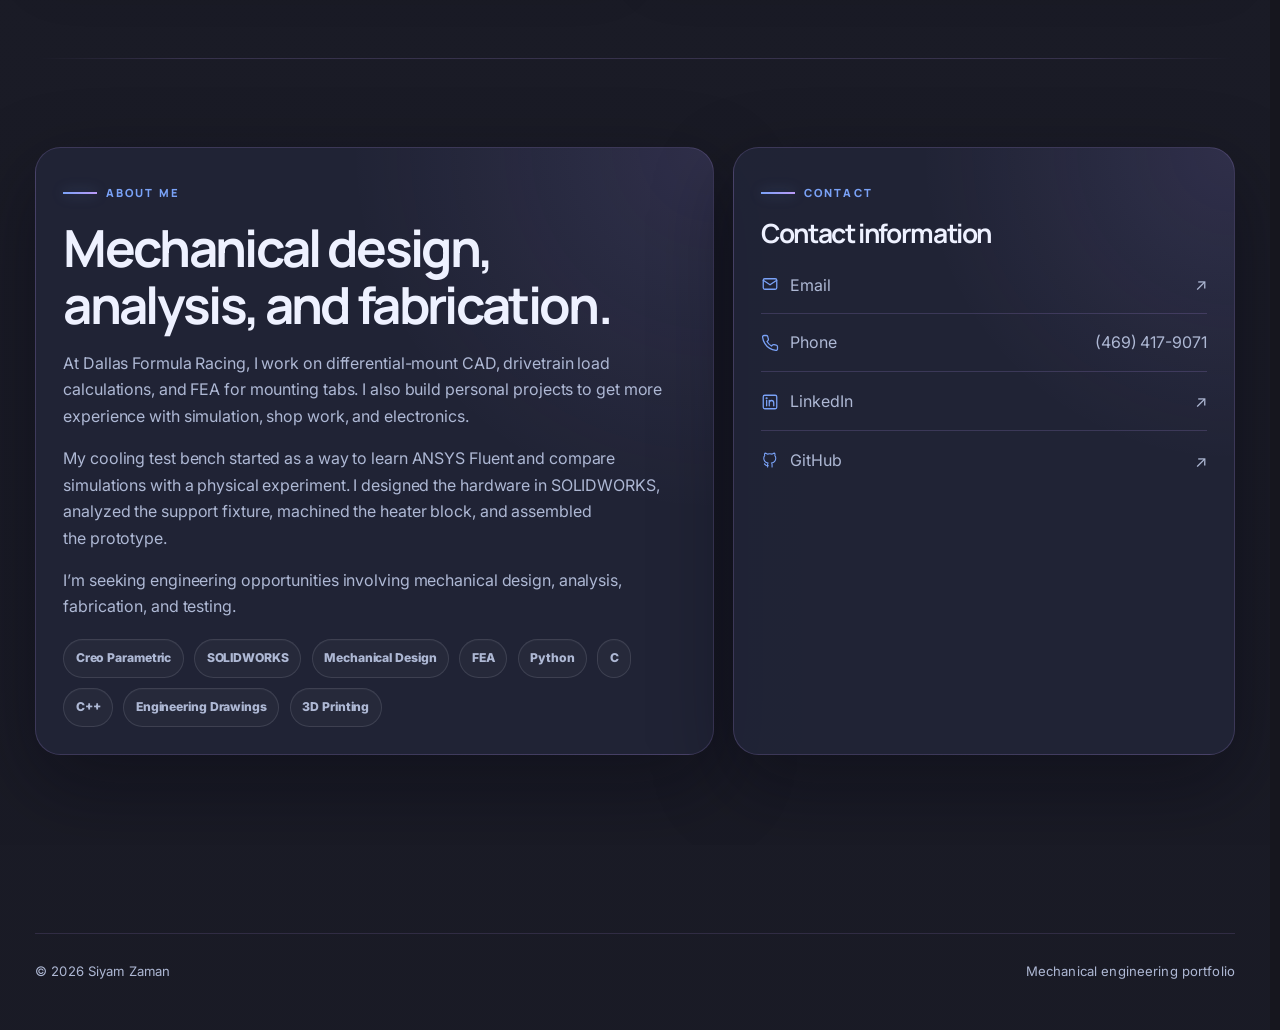
==== commit 3f23ff88: "update" ====
--- a/index.html
+++ b/index.html
@@ -1,9 +1,9 @@
-<!DOCTYPE html><html lang="en"><head><meta charset="UTF-8"><meta name="viewport" content="width=device-width,initial-scale=1,viewport-fit=cover"><meta name="theme-color" content="#16161e"><style>html{background:#16161e;color-scheme:dark}html.theme-preload-light{background:#e1e2e7;color-scheme:light}</style><script>try{if(localStorage.getItem('portfolio-theme')==='light'){document.documentElement.classList.add('theme-preload-light');document.querySelector('meta[name="theme-color"]').content='#e1e2e7'}}catch{}</script><meta name="description" content="Siyam Zaman's mechanical engineering portfolio featuring additional projects, Formula SAE, personal projects, and technical training."><title>Siyam Zaman | Engineering Portfolio</title><link rel="preconnect" href="https://fonts.googleapis.com"><link rel="preconnect" href="https://fonts.gstatic.com" crossorigin><link rel="stylesheet" href="https://fonts.googleapis.com/css2?family=Inter:opsz,wght@14..32,400..900&amp;family=Manrope:wght@400..800&amp;display=swap"><link rel="stylesheet" href="styles.css"><link rel="stylesheet" href="sitewide.css?v=20260901-home-spacing"><link rel="icon" href="favicon.svg" type="image/svg+xml"><link rel="canonical" href="https://siyamzaman06.github.io/"><meta name="author" content="Siyam Zaman"><meta property="og:type" content="website"><meta property="og:site_name" content="Siyam Zaman Engineering Portfolio"><meta property="og:title" content="Siyam Zaman | Engineering Portfolio"><meta property="og:description" content="Siyam Zaman&#39;s mechanical engineering portfolio featuring additional projects, Formula SAE, personal projects, and technical training."><meta property="og:url" content="https://siyamzaman06.github.io/"><meta name="twitter:card" content="summary_large_image"><meta name="twitter:title" content="Siyam Zaman | Engineering Portfolio"><meta name="twitter:description" content="Siyam Zaman&#39;s mechanical engineering portfolio featuring additional projects, Formula SAE, personal projects, and technical training."><meta property="og:image" content="https://siyamzaman06.github.io/assets/og-portfolio.png"><meta property="og:image:width" content="1200"><meta property="og:image:height" content="630"><meta property="og:image:alt" content="Siyam Zaman mechanical engineering portfolio"><meta name="twitter:image" content="https://siyamzaman06.github.io/assets/og-portfolio.png"><meta name="twitter:image:alt" content="Siyam Zaman mechanical engineering portfolio"><script type="application/ld+json">{"@context":"https://schema.org","@type":"Person","name":"Siyam Zaman","url":"https://siyamzaman06.github.io/","jobTitle":"Mechanical Engineering Student","affiliation":{"@type":"CollegeOrUniversity","name":"The University of Texas at Dallas"},"sameAs":["https://www.linkedin.com/in/siyam-z-310ab1334/","https://github.com/siyamzaman06","https://codeforces.com/profile/roxas123"],"knowsAbout":["Mechanical design","CAD","Finite element analysis","Computational fluid dynamics","Formula SAE","Manufacturing","C","C++"]}</script></head><body data-page="home"><a class="skip" href="#main">Skip to main content</a>
-<header class="site-header"><nav class="nav container"><a class="brand" href="index.html"><span class="brand-mark">SZ</span><span>Siyam Zaman</span></a><ul class="nav-links" id="navLinks"><li><a data-page-link="home" href="index.html">Home</a></li><li><a data-page-link="personal" href="personal-projects.html">Personal Projects</a></li><li><a data-page-link="fsae" href="fsae.html">Formula SAE</a></li><li><a data-page-link="additional" href="additional-projects.html">Additional Projects</a></li><li><a data-page-link="certifications" href="certifications.html">Certifications</a></li></ul><div class="nav-actions"><button type="button" class="icon-btn" id="themeToggle" aria-label="Toggle color theme">☼</button><button type="button" class="menu-btn" id="menuButton" aria-label="Open navigation" aria-expanded="false">☰</button></div></nav></header>
+<!DOCTYPE html><html lang="en"><head><meta charset="UTF-8"><meta name="viewport" content="width=device-width,initial-scale=1,viewport-fit=cover"><meta name="theme-color" content="#16161e"><style>html{background:#16161e;color-scheme:dark}html.theme-preload-light{background:#e1e2e7;color-scheme:light}</style><script>try{if(localStorage.getItem('portfolio-theme')==='light'){document.documentElement.classList.add('theme-preload-light');document.querySelector('meta[name="theme-color"]').content='#e1e2e7'}}catch{}</script><meta name="description" content="Siyam Zaman's mechanical engineering portfolio featuring school projects, Formula SAE, personal projects, and technical training."><title>Siyam Zaman | Engineering Portfolio</title><link rel="preconnect" href="https://fonts.googleapis.com"><link rel="preconnect" href="https://fonts.gstatic.com" crossorigin><link rel="stylesheet" href="https://fonts.googleapis.com/css2?family=Inter:opsz,wght@14..32,400..900&amp;family=Manrope:wght@400..800&amp;display=swap"><link rel="stylesheet" href="styles.css"><link rel="stylesheet" href="sitewide.css?v=20260901-home-spacing"><link rel="icon" href="favicon.svg" type="image/svg+xml"><link rel="canonical" href="https://siyamzaman06.github.io/"><meta name="author" content="Siyam Zaman"><meta property="og:type" content="website"><meta property="og:site_name" content="Siyam Zaman Engineering Portfolio"><meta property="og:title" content="Siyam Zaman | Engineering Portfolio"><meta property="og:description" content="Siyam Zaman&#39;s mechanical engineering portfolio featuring school projects, Formula SAE, personal projects, and technical training."><meta property="og:url" content="https://siyamzaman06.github.io/"><meta name="twitter:card" content="summary_large_image"><meta name="twitter:title" content="Siyam Zaman | Engineering Portfolio"><meta name="twitter:description" content="Siyam Zaman&#39;s mechanical engineering portfolio featuring school projects, Formula SAE, personal projects, and technical training."><meta property="og:image" content="https://siyamzaman06.github.io/assets/og-portfolio.png"><meta property="og:image:width" content="1200"><meta property="og:image:height" content="630"><meta property="og:image:alt" content="Siyam Zaman mechanical engineering portfolio"><meta name="twitter:image" content="https://siyamzaman06.github.io/assets/og-portfolio.png"><meta name="twitter:image:alt" content="Siyam Zaman mechanical engineering portfolio"><script type="application/ld+json">{"@context":"https://schema.org","@type":"Person","name":"Siyam Zaman","url":"https://siyamzaman06.github.io/","jobTitle":"Mechanical Engineering Student","affiliation":{"@type":"CollegeOrUniversity","name":"The University of Texas at Dallas"},"sameAs":["https://www.linkedin.com/in/siyam-z-310ab1334/","https://github.com/siyamzaman06","https://codeforces.com/profile/roxas123"],"knowsAbout":["Mechanical design","CAD","Finite element analysis","Computational fluid dynamics","Formula SAE","Manufacturing","C","C++"]}</script></head><body data-page="home"><a class="skip" href="#main">Skip to main content</a>
+<header class="site-header"><nav class="nav container"><a class="brand" href="index.html"><span class="brand-mark">SZ</span><span>Siyam Zaman</span></a><ul class="nav-links" id="navLinks"><li><a data-page-link="home" href="index.html">Home</a></li><li><a data-page-link="personal" href="personal-projects.html">Personal Projects</a></li><li><a data-page-link="fsae" href="fsae.html">Formula SAE</a></li><li><a data-page-link="additional" href="additional-projects.html">School Projects</a></li><li><a data-page-link="certifications" href="certifications.html">Certifications</a></li></ul><div class="nav-actions"><button type="button" class="icon-btn" id="themeToggle" aria-label="Toggle color theme">☼</button><button type="button" class="menu-btn" id="menuButton" aria-label="Open navigation" aria-expanded="false">☰</button></div></nav></header>
 <main id="main">
-<section class="home-hero"><div class="container home-grid"><div class="home-copy reveal"><span class="eyebrow">Mechanical Engineering Student</span><h1>Hi, I’m Siyam Zaman.</h1><p>I’m a mechanical engineering student at UT Dallas. Recent work includes <a class="load-underline" href="fsae.html">Formula SAE drivetrain hardware</a>, <a class="load-underline" href="cooling-test-bench.html">CFD-guided cooling tests</a>, and CAD projects carried through analysis, fabrication, or physical testing.</p><div class="hero-actions"><a class="button primary" href="#contact" data-contact-open aria-haspopup="dialog">Contact Me</a><button class="button secondary" type="button" data-project-overview-open aria-haspopup="dialog" aria-controls="projectOverviewDialog">View All Projects <span class="overview-cta-arrow" aria-hidden="true">→</span></button></div><div class="home-meta"><span><i></i>Open to engineering opportunities</span><span>Dallas–Fort Worth, Texas</span></div></div></div></section>
-<section class="section" id="work"><div class="container"><div class="section-head reveal" data-reveal-on-scroll><div><span class="eyebrow">Selected Work</span><h2>Projects and experience</h2></div></div><div class="page-cards"><a class="page-card reveal" href="additional-projects.html"><span class="page-no">01 / ADDITIONAL PROJECTS</span><div><h3>Additional Projects</h3><p>Table vise reverse engineering, laptop stand fabrication, and acrylic bridge testing.</p></div><span class="arrow">→</span></a><a class="page-card reveal" href="fsae.html"><span class="page-no">02 / DALLAS FORMULA RACING</span><div><h3>Formula SAE</h3><p>Differential-mount CAD, load analysis, FEA, prototyping, and manufacturing preparation.</p></div><span class="arrow">→</span></a><a class="page-card reveal" href="personal-projects.html"><span class="page-no">03 / PERSONAL PROJECTS</span><div><h3>Personal Projects</h3><p>Cooling-system CFD, CAD practice, mechanical design, electronics, and C/C++.</p></div><span class="arrow">→</span></a><a class="page-card reveal" href="certifications.html"><span class="page-no">04 / CERTIFICATIONS</span><div><h3>Certifications</h3><p>Completed and current training in CAD, MATLAB, ANSYS, and machine shop operations.</p></div><span class="arrow">→</span></a></div></div></section>
-<section class="section"><div class="container about-grid"><article class="panel reveal"><span class="eyebrow">About Me</span><h2 style="font-size:clamp(2rem,4vw,3.3rem)">I learn by building, testing, and improving.</h2><div class="about-copy"><p>I’m a Mechanical Engineering student at UT Dallas who learns best by building things, testing them, and understanding why they work.</p><p>I enjoy taking ideas through the full design process, from CAD and engineering analysis to manufacturing and physical testing. Through Dallas Formula Racing and personal projects, I’ve worked with SOLIDWORKS, FEA, CFD, load calculations, 3D printing, electronics, and experimental testing.</p><p>I’m curious, independent, and always looking to improve. I’m currently seeking hands-on engineering opportunities where I can contribute to real design work and grow as a mechanical designer and problem solver.</p></div><div class="skills"><span>Creo Parametric</span><span>SOLIDWORKS</span><span>Mechanical Design</span><span>FEA</span><span>Python</span><span>C</span><span>C++</span><span>Engineering Drawings</span><span>3D Printing</span></div></article><aside class="panel reveal" id="contact"><span class="eyebrow">Contact</span><h3>Contact information</h3><div class="contact-list"><a href="mailto:siyamzaman06@gmail.com"><span class="contact-link-label"><svg class="contact-link-icon" width="18" height="18" viewBox="0 0 24 24" fill="none" stroke="currentColor" stroke-width="1.7" stroke-linecap="round" stroke-linejoin="round" aria-hidden="true" focusable="false"><rect x="3" y="5" width="18" height="14" rx="2"/><path d="m3 7 9 6 9-6"/></svg>Email</span><span>↗</span></a><a href="tel:+14694179071" aria-label="Call Siyam Zaman at 469 417 9071"><span class="contact-link-label"><svg class="contact-link-icon" width="18" height="18" viewBox="0 0 24 24" fill="none" stroke="currentColor" stroke-width="1.7" stroke-linecap="round" stroke-linejoin="round" aria-hidden="true" focusable="false"><path d="M22 16.9v3a2 2 0 0 1-2.2 2 19.8 19.8 0 0 1-8.6-3.1 19.5 19.5 0 0 1-6-6A19.8 19.8 0 0 1 2.1 4.2 2 2 0 0 1 4.1 2h3a2 2 0 0 1 2 1.7c.1 1 .4 2 .7 2.9a2 2 0 0 1-.5 2.1L8 10a16 16 0 0 0 6 6l1.3-1.3a2 2 0 0 1 2.1-.5c.9.3 1.9.6 2.9.7a2 2 0 0 1 1.7 2Z"/></svg>Phone</span><span>(469) 417-9071</span></a><a href="https://www.linkedin.com/in/siyam-z-310ab1334/" target="_blank" rel="noopener noreferrer"><span class="contact-link-label"><svg class="contact-link-icon" width="18" height="18" viewBox="0 0 24 24" fill="none" stroke="currentColor" stroke-width="1.7" stroke-linecap="round" stroke-linejoin="round" aria-hidden="true" focusable="false"><rect x="3" y="3" width="18" height="18" rx="2"/><path d="M7.5 10v7M11 17v-7m0 3a3 3 0 0 1 6 0v4"/><circle cx="7.5" cy="7" r=".6" fill="currentColor"/></svg>LinkedIn</span><span>↗</span></a><a href="https://github.com/siyamzaman06" target="_blank" rel="noopener noreferrer"><span class="contact-link-label"><svg class="contact-link-icon" width="18" height="18" viewBox="0 0 24 24" fill="none" stroke="currentColor" stroke-width="1.7" stroke-linecap="round" stroke-linejoin="round" aria-hidden="true" focusable="false"><path d="M9 19c-4.3 1.3-4.3-2.2-6-2.7m12 5v-3.9a3.4 3.4 0 0 0-1-2.6c3.3-.4 6.8-1.6 6.8-7.3a5.7 5.7 0 0 0-1.5-4 5.3 5.3 0 0 0-.1-4s-1.2-.4-4.1 1.5a14 14 0 0 0-7.4 0C4.8-.9 3.6-.5 3.6-.5a5.3 5.3 0 0 0-.1 4 5.7 5.7 0 0 0-1.5 4c0 5.7 3.5 6.9 6.8 7.3A3.4 3.4 0 0 0 8 17.4v3.9" transform="translate(2 2) scale(.85)"/></svg>GitHub</span><span>↗</span></a></div></aside></div></section>
+<section class="home-hero"><div class="container home-grid"><div class="home-copy reveal"><span class="eyebrow">Mechanical Engineering Student</span><h1>Hi, I’m Siyam Zaman.</h1><p>I’m a mechanical engineering student at UT Dallas working on <a class="load-underline" href="fsae.html">Formula SAE drivetrain design</a> and an <a class="load-underline" href="cooling-test-bench.html">instrumented cooling test bench</a>. My projects combine CAD, load calculations, FEA, CFD, machining, and prototype assembly.</p><div class="hero-actions"><a class="button primary" href="#contact" data-contact-open aria-haspopup="dialog">Contact Me</a><button class="button secondary" type="button" data-project-overview-open aria-haspopup="dialog" aria-controls="projectOverviewDialog">View All Projects <span class="overview-cta-arrow" aria-hidden="true">→</span></button></div><div class="home-meta"><span><i></i>Open to engineering opportunities</span><span>Dallas–Fort Worth, Texas</span></div></div></div></section>
+<section class="section" id="work"><div class="container"><div class="section-head reveal" data-reveal-on-scroll><div><span class="eyebrow">Selected Work</span><h2>Projects and experience</h2></div></div><div class="page-cards"><a class="page-card reveal" href="additional-projects.html"><span class="page-no">01 / SCHOOL PROJECTS</span><div><h3>School Projects</h3><p>Table vise reverse engineering, laptop stand fabrication, and acrylic bridge testing.</p></div><span class="arrow">→</span></a><a class="page-card reveal" href="fsae.html"><span class="page-no">02 / DALLAS FORMULA RACING</span><div><h3>Formula SAE</h3><p>Differential-mount CAD, load analysis, FEA, prototyping, and manufacturing preparation.</p></div><span class="arrow">→</span></a><a class="page-card reveal" href="personal-projects.html"><span class="page-no">03 / PERSONAL PROJECTS</span><div><h3>Personal Projects</h3><p>Cooling-system CFD, CAD practice, mechanical design, electronics, and C/C++.</p></div><span class="arrow">→</span></a><a class="page-card reveal" href="certifications.html"><span class="page-no">04 / CERTIFICATIONS</span><div><h3>Certifications</h3><p>Completed and current training in CAD, MATLAB, ANSYS, and machine shop operations.</p></div><span class="arrow">→</span></a></div></div></section>
+<section class="section"><div class="container about-grid"><article class="panel reveal"><span class="eyebrow">About Me</span><h2 style="font-size:clamp(2rem,4vw,3.3rem)">Mechanical design, analysis, and fabrication.</h2><div class="about-copy"><p>At Dallas Formula Racing, I work on differential-mount CAD, drivetrain load calculations, and FEA for mounting tabs. I also build personal projects to get more experience with simulation, shop work, and electronics.</p><p>My cooling test bench started as a way to learn ANSYS Fluent and compare simulations with a physical experiment. I designed the hardware in SOLIDWORKS, analyzed the support fixture, machined the heater block, and assembled the prototype.</p><p>I’m seeking engineering opportunities involving mechanical design, analysis, fabrication, and testing.</p></div><div class="skills"><span>Creo Parametric</span><span>SOLIDWORKS</span><span>Mechanical Design</span><span>FEA</span><span>Python</span><span>C</span><span>C++</span><span>Engineering Drawings</span><span>3D Printing</span></div></article><aside class="panel reveal" id="contact"><span class="eyebrow">Contact</span><h3>Contact information</h3><div class="contact-list"><a href="mailto:siyamzaman06@gmail.com"><span class="contact-link-label"><svg class="contact-link-icon" width="18" height="18" viewBox="0 0 24 24" fill="none" stroke="currentColor" stroke-width="1.7" stroke-linecap="round" stroke-linejoin="round" aria-hidden="true" focusable="false"><rect x="3" y="5" width="18" height="14" rx="2"/><path d="m3 7 9 6 9-6"/></svg>Email</span><span>↗</span></a><a href="tel:+14694179071" aria-label="Call Siyam Zaman at 469 417 9071"><span class="contact-link-label"><svg class="contact-link-icon" width="18" height="18" viewBox="0 0 24 24" fill="none" stroke="currentColor" stroke-width="1.7" stroke-linecap="round" stroke-linejoin="round" aria-hidden="true" focusable="false"><path d="M22 16.9v3a2 2 0 0 1-2.2 2 19.8 19.8 0 0 1-8.6-3.1 19.5 19.5 0 0 1-6-6A19.8 19.8 0 0 1 2.1 4.2 2 2 0 0 1 4.1 2h3a2 2 0 0 1 2 1.7c.1 1 .4 2 .7 2.9a2 2 0 0 1-.5 2.1L8 10a16 16 0 0 0 6 6l1.3-1.3a2 2 0 0 1 2.1-.5c.9.3 1.9.6 2.9.7a2 2 0 0 1 1.7 2Z"/></svg>Phone</span><span>(469) 417-9071</span></a><a href="https://www.linkedin.com/in/siyam-z-310ab1334/" target="_blank" rel="noopener noreferrer"><span class="contact-link-label"><svg class="contact-link-icon" width="18" height="18" viewBox="0 0 24 24" fill="none" stroke="currentColor" stroke-width="1.7" stroke-linecap="round" stroke-linejoin="round" aria-hidden="true" focusable="false"><rect x="3" y="3" width="18" height="18" rx="2"/><path d="M7.5 10v7M11 17v-7m0 3a3 3 0 0 1 6 0v4"/><circle cx="7.5" cy="7" r=".6" fill="currentColor"/></svg>LinkedIn</span><span>↗</span></a><a href="https://github.com/siyamzaman06" target="_blank" rel="noopener noreferrer"><span class="contact-link-label"><svg class="contact-link-icon" width="18" height="18" viewBox="0 0 24 24" fill="none" stroke="currentColor" stroke-width="1.7" stroke-linecap="round" stroke-linejoin="round" aria-hidden="true" focusable="false"><path d="M9 19c-4.3 1.3-4.3-2.2-6-2.7m12 5v-3.9a3.4 3.4 0 0 0-1-2.6c3.3-.4 6.8-1.6 6.8-7.3a5.7 5.7 0 0 0-1.5-4 5.3 5.3 0 0 0-.1-4s-1.2-.4-4.1 1.5a14 14 0 0 0-7.4 0C4.8-.9 3.6-.5 3.6-.5a5.3 5.3 0 0 0-.1 4 5.7 5.7 0 0 0-1.5 4c0 5.7 3.5 6.9 6.8 7.3A3.4 3.4 0 0 0 8 17.4v3.9" transform="translate(2 2) scale(.85)"/></svg>GitHub</span><span>↗</span></a></div></aside></div></section>
 </main>
 <dialog class="project-overview-dialog" id="projectOverviewDialog" aria-labelledby="projectOverviewTitle" aria-describedby="projectOverviewDescription">
   <div class="project-overview-panel">
@@ -16,7 +16,7 @@
     <div class="project-overview-filters" role="group" aria-label="Filter projects by category">
       <button type="button" data-project-filter="all" aria-pressed="true">All Projects</button>
       <button type="button" data-project-filter="fsae" aria-pressed="false">Formula SAE</button>
-      <button type="button" data-project-filter="additional" aria-pressed="false">Additional Projects</button>
+      <button type="button" data-project-filter="additional" aria-pressed="false">School Projects</button>
       <button type="button" data-project-filter="personal" aria-pressed="false">Personal</button>
       <button type="button" data-project-filter="certifications" aria-pressed="false">Certifications</button>
     </div>
@@ -36,20 +36,20 @@
         <b>Explore project →</b>
       </a>
       <a class="project-overview-card" data-project-category="additional" href="additional-projects.html#table-vise">
-        <div class="project-overview-meta"><span>Additional Projects</span><small>CAD Documentation</small></div>
+        <div class="project-overview-meta"><span>School Projects</span><small>CAD Documentation</small></div>
         <h3>Reverse-Engineered Table Vise</h3>
         <p>Component modeling, assembly reconstruction, GD&amp;T drawings, and bill of materials.</p>
         <div class="project-skill-chips"><span>Creo Parametric</span><span>Reverse Engineering</span><span>Assembly Modeling</span><span>GD&amp;T</span><span>BOM</span></div>
         <b>Explore project →</b>
       </a>
       <a class="project-overview-card" data-project-category="additional" href="additional-projects.html#laptop-stand">
-        <div class="project-overview-meta"><span>Additional Projects</span><small>Fabrication &amp; Assembly</small></div>
+        <div class="project-overview-meta"><span>School Projects</span><small>Fabrication &amp; Assembly</small></div>
         <h3>Laptop Stand</h3>
         <p>Cut wood and aluminum rod, assembled 3D-printed parts, and gained experience with shop tools and machines.</p>
         <div class="tags"><span class="tag">Woodworking</span><span class="tag">Assembly</span></div>
       </a>
       <a class="project-overview-card" data-project-category="additional" href="additional-projects.html#acrylic-bridge">
-        <div class="project-overview-meta"><span>Additional Projects</span><small>Design &amp; Test</small></div>
+        <div class="project-overview-meta"><span>School Projects</span><small>Design &amp; Test</small></div>
         <h3>Laser-Cut Acrylic Bridge</h3>
         <p>AutoCAD design, structural calculations, laser-cut fabrication, and load testing.</p>
         <div class="project-skill-chips"><span>AutoCAD</span><span>Statics</span><span>Laser Cutting</span><span>Structural Testing</span></div>
@@ -65,7 +65,7 @@
       <a class="project-overview-card" data-project-category="personal" href="cooling-test-bench.html">
         <div class="project-overview-meta"><span>Personal</span><small>Thermal-Fluid Testing</small></div>
         <h3>Electronics Cooling Test System</h3>
-        <p>Four duct resistance curves matched with the fan P–Q curve to select a test outlet.</p>
+        <p>ANSYS Fluent duct analysis, fan operating points, fixture FEA, and a machined and assembled test rig.</p>
         <div class="project-skill-chips"><span>Heat Transfer</span><span>ANSYS Fluent</span><span>Fan P–Q Curves</span><span>Instrumentation</span><span>3D Printing</span></div>
         <b>Explore project →</b>
       </a>
--- a/styles.css
+++ b/styles.css
@@ -199,8 +199,8 @@
 .decision-signals strong{font-size:.65rem;line-height:1.35}
 .working-direction{display:grid;gap:.2rem;margin-top:.65rem;padding:.8rem;border-left:2px solid var(--accent);background:linear-gradient(90deg,rgb(var(--accent-rgb)/.08),transparent)}
 .working-direction strong{font-size:.72rem;line-height:1.5}
-.cooling-method-grid{display:grid;grid-template-columns:minmax(0,1.18fr) minmax(360px,.82fr);grid-template-rows:repeat(2,minmax(310px,1fr));gap:1.2rem;align-items:stretch}
-.cooling-method-card{position:relative;min-height:310px;display:flex;flex-direction:column;align-items:flex-start;padding:1.5rem;overflow:hidden;border:1px solid var(--line);border-radius:24px;background:radial-gradient(circle at 90% 12%,rgb(var(--accent-rgb)/.12),transparent 30%),var(--panel);box-shadow:0 18px 48px rgba(0,0,0,.12)}
+.cooling-method-grid{display:grid;grid-template-columns:minmax(0,1.18fr) minmax(360px,.82fr);grid-template-rows:auto auto;gap:1.2rem;align-items:start}
+.cooling-method-card{position:relative;min-height:0;display:flex;flex-direction:column;align-items:flex-start;padding:1.5rem;overflow:hidden;border:1px solid var(--line);border-radius:24px;background:radial-gradient(circle at 90% 12%,rgb(var(--accent-rgb)/.12),transparent 30%),var(--panel);box-shadow:0 18px 48px rgba(0,0,0,.12)}
 .cooling-method-card.with-media{grid-column:1;grid-row:1 / span 2;padding-top:0}
 .cooling-method-grid>.cooling-method-card:not(.with-media){grid-column:2;min-height:0}
 .cooling-method-media{width:calc(100% + 3rem);height:clamp(390px,40vw,500px);position:relative;display:grid;place-items:center;margin:0 -1.5rem 1.35rem;overflow:hidden;border-bottom:1px solid var(--line);background:#303030}
--- a/sitewide.css
+++ b/sitewide.css
@@ -648,3 +648,37 @@
     transition-duration: .001ms !important;
   }
 }
+
+/* Keep cooling-project copy legible against its dark panels. */
+body.cooling-project-page:not(.light) {
+  --text: #fff;
+  --muted: #fff;
+}
+body.cooling-project-page:not(.light) main :is(h1, h2, h3, p, li, figcaption, .eyebrow, .method-output, .method-output span, .method-output strong, .engineering-decision span, .solver-readout span, .solver-readout strong, .solver-readout b, .solver-readout em, .physical-result) {
+  color: #fff;
+}
+body.cooling-project-page .fixture-evidence-copy p {
+  font-size: 1rem;
+  line-height: 1.7;
+}
+body.cooling-project-page .engineering-decision p + p {
+  margin-top: .85rem;
+}
+
+body.cooling-project-page .engineering-decision + .roadmap-grid {
+  margin-top: 1.2rem;
+}
+
+/* Let the prototype cards show through around uncropped photos. */
+body.cooling-project-page #building-the-prototype .fixture-evidence-media {
+  background: transparent;
+}
+
+body.cooling-project-page .fabrication-candidate-grid {
+  grid-template-columns: repeat(2, minmax(0, 1fr));
+}
+@media (max-width: 900px) {
+  body.cooling-project-page .fabrication-candidate-grid {
+    grid-template-columns: 1fr;
+  }
+}
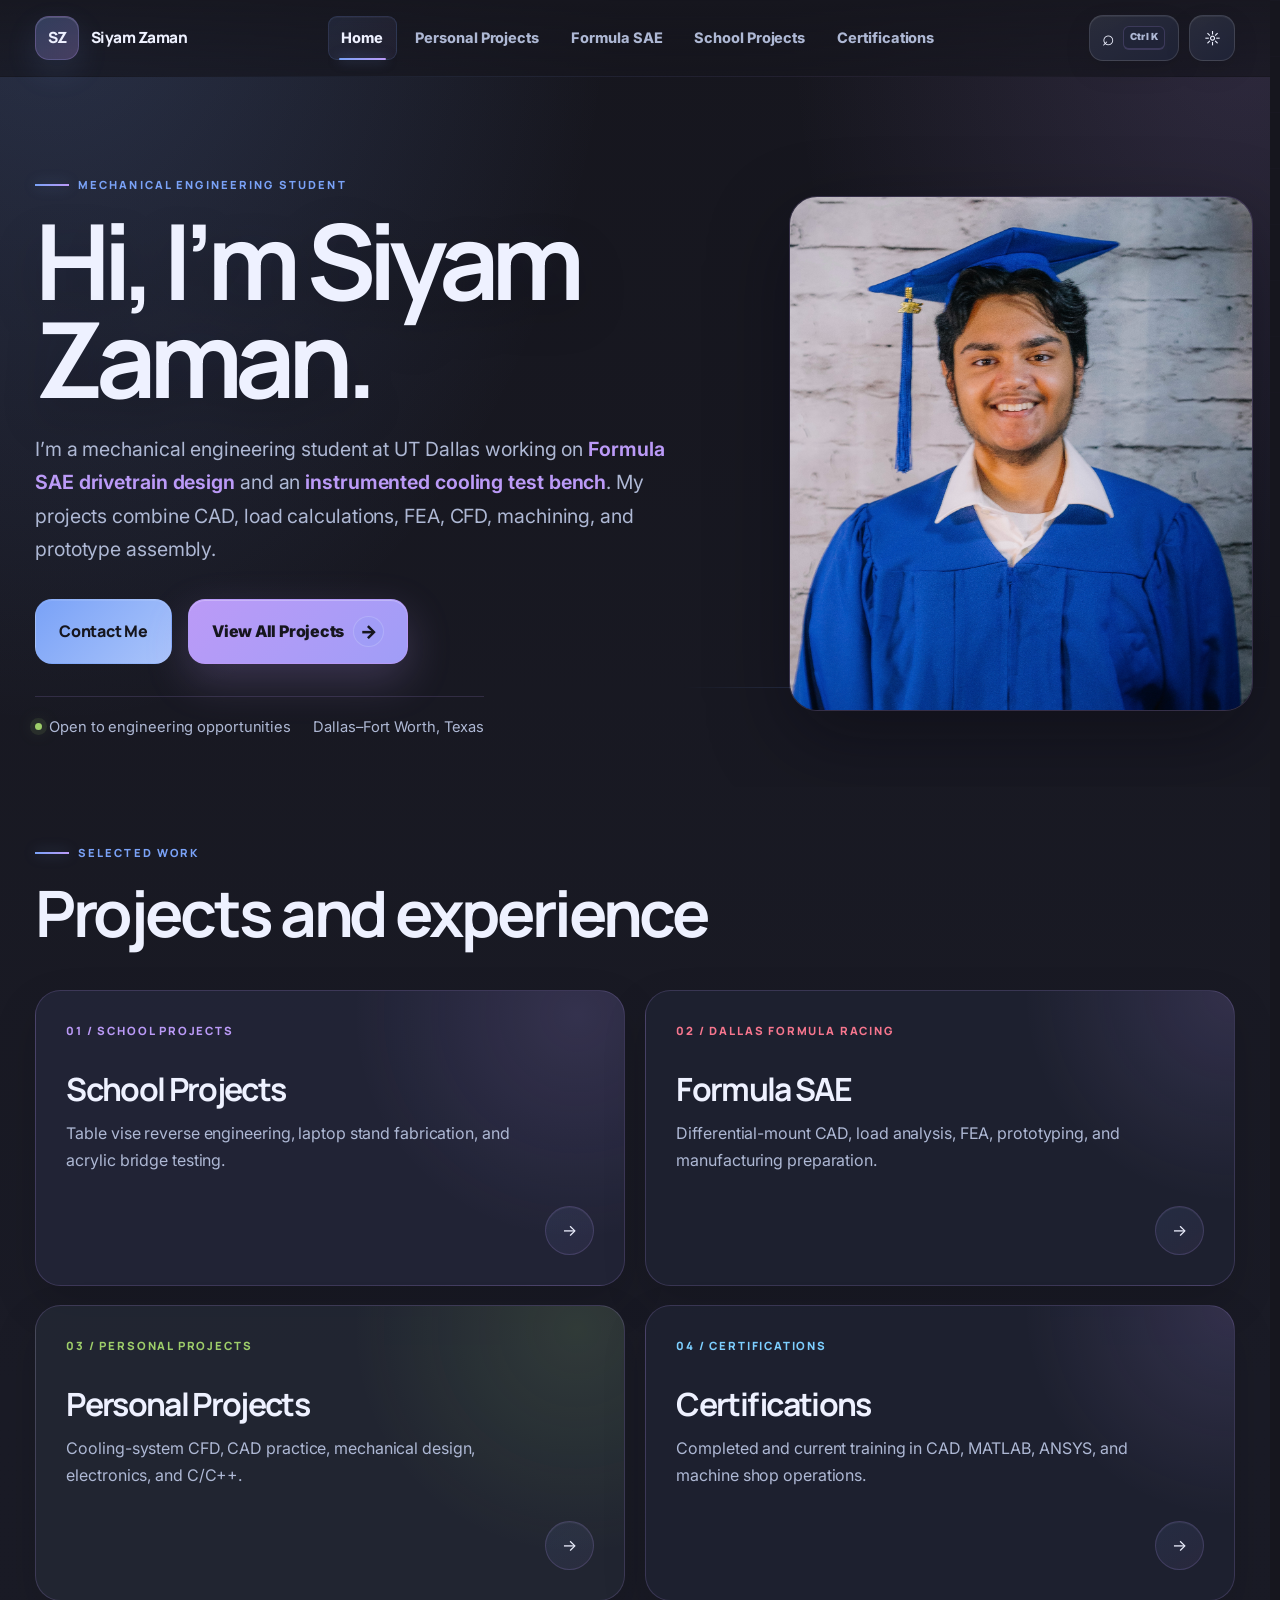
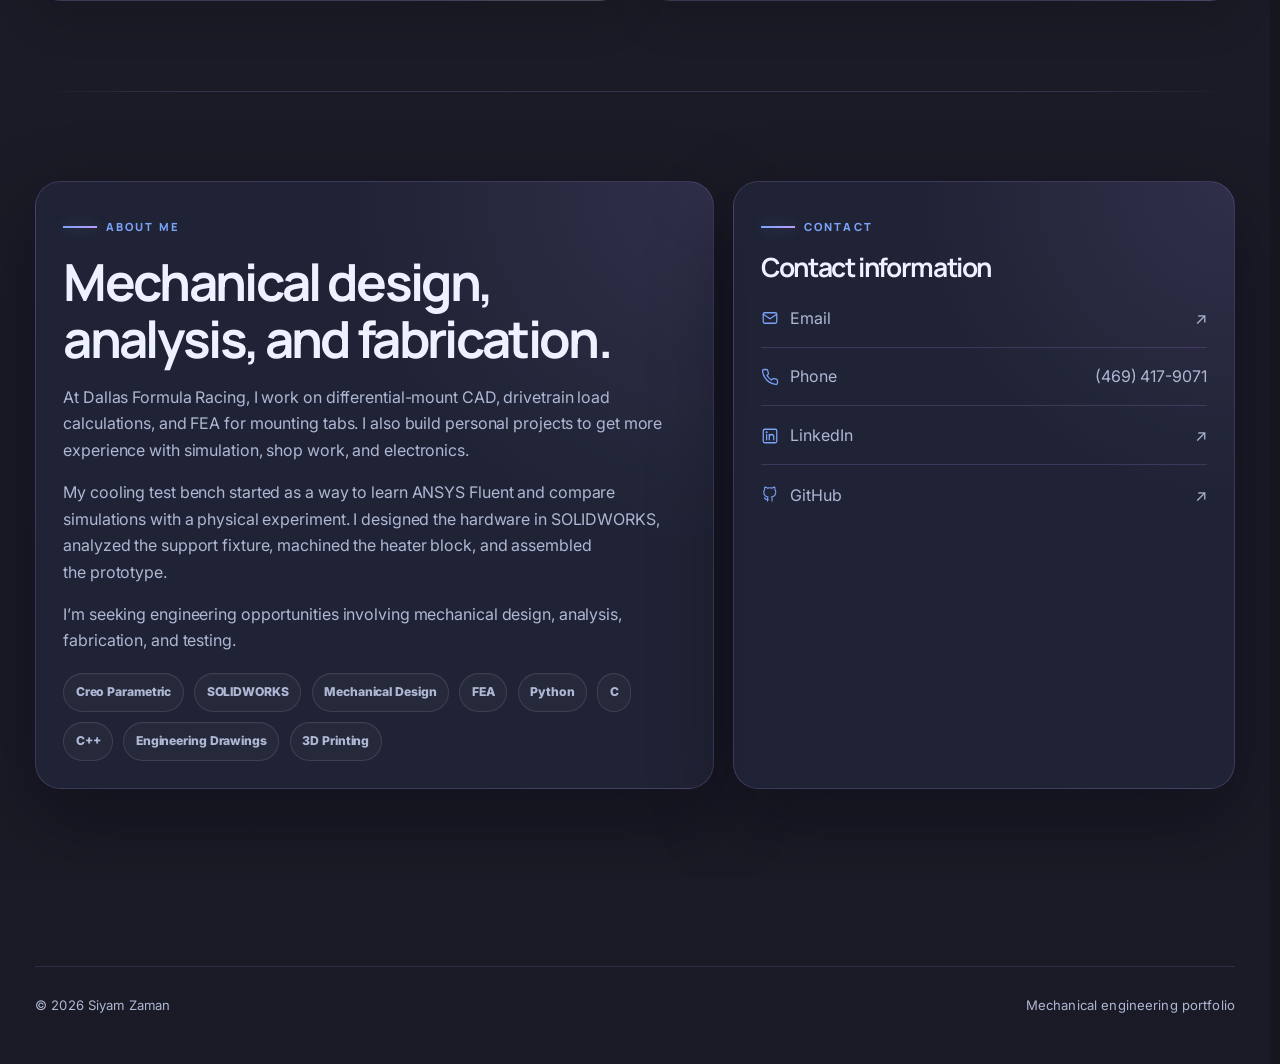
==== commit 1ee4216a: "update" ====
--- a/index.html
+++ b/index.html
@@ -1,7 +1,7 @@
-<!DOCTYPE html><html lang="en"><head><meta charset="UTF-8"><meta name="viewport" content="width=device-width,initial-scale=1,viewport-fit=cover"><meta name="theme-color" content="#16161e"><style>html{background:#16161e;color-scheme:dark}html.theme-preload-light{background:#e1e2e7;color-scheme:light}</style><script>try{if(localStorage.getItem('portfolio-theme')==='light'){document.documentElement.classList.add('theme-preload-light');document.querySelector('meta[name="theme-color"]').content='#e1e2e7'}}catch{}</script><meta name="description" content="Siyam Zaman's mechanical engineering portfolio featuring school projects, Formula SAE, personal projects, and technical training."><title>Siyam Zaman | Engineering Portfolio</title><link rel="preconnect" href="https://fonts.googleapis.com"><link rel="preconnect" href="https://fonts.gstatic.com" crossorigin><link rel="stylesheet" href="https://fonts.googleapis.com/css2?family=Inter:opsz,wght@14..32,400..900&amp;family=Manrope:wght@400..800&amp;display=swap"><link rel="stylesheet" href="styles.css"><link rel="stylesheet" href="sitewide.css?v=20260901-home-spacing"><link rel="icon" href="favicon.svg" type="image/svg+xml"><link rel="canonical" href="https://siyamzaman06.github.io/"><meta name="author" content="Siyam Zaman"><meta property="og:type" content="website"><meta property="og:site_name" content="Siyam Zaman Engineering Portfolio"><meta property="og:title" content="Siyam Zaman | Engineering Portfolio"><meta property="og:description" content="Siyam Zaman&#39;s mechanical engineering portfolio featuring school projects, Formula SAE, personal projects, and technical training."><meta property="og:url" content="https://siyamzaman06.github.io/"><meta name="twitter:card" content="summary_large_image"><meta name="twitter:title" content="Siyam Zaman | Engineering Portfolio"><meta name="twitter:description" content="Siyam Zaman&#39;s mechanical engineering portfolio featuring school projects, Formula SAE, personal projects, and technical training."><meta property="og:image" content="https://siyamzaman06.github.io/assets/og-portfolio.png"><meta property="og:image:width" content="1200"><meta property="og:image:height" content="630"><meta property="og:image:alt" content="Siyam Zaman mechanical engineering portfolio"><meta name="twitter:image" content="https://siyamzaman06.github.io/assets/og-portfolio.png"><meta name="twitter:image:alt" content="Siyam Zaman mechanical engineering portfolio"><script type="application/ld+json">{"@context":"https://schema.org","@type":"Person","name":"Siyam Zaman","url":"https://siyamzaman06.github.io/","jobTitle":"Mechanical Engineering Student","affiliation":{"@type":"CollegeOrUniversity","name":"The University of Texas at Dallas"},"sameAs":["https://www.linkedin.com/in/siyam-z-310ab1334/","https://github.com/siyamzaman06","https://codeforces.com/profile/roxas123"],"knowsAbout":["Mechanical design","CAD","Finite element analysis","Computational fluid dynamics","Formula SAE","Manufacturing","C","C++"]}</script></head><body data-page="home"><a class="skip" href="#main">Skip to main content</a>
+<!DOCTYPE html><html lang="en"><head><meta charset="UTF-8"><meta name="viewport" content="width=device-width,initial-scale=1,viewport-fit=cover"><meta name="theme-color" content="#16161e"><style>html{background:#16161e;color-scheme:dark}html.theme-preload-light{background:#e1e2e7;color-scheme:light}</style><script>try{if(localStorage.getItem('portfolio-theme')==='light'){document.documentElement.classList.add('theme-preload-light');document.querySelector('meta[name="theme-color"]').content='#e1e2e7'}}catch{}</script><meta name="description" content="Siyam Zaman's mechanical engineering portfolio featuring school projects, Formula SAE, personal projects, and technical training."><title>Siyam Zaman | Engineering Portfolio</title><link rel="preconnect" href="https://fonts.googleapis.com"><link rel="preconnect" href="https://fonts.gstatic.com" crossorigin><link rel="stylesheet" href="https://fonts.googleapis.com/css2?family=Inter:opsz,wght@14..32,400..900&amp;family=Manrope:wght@400..800&amp;display=swap"><link rel="stylesheet" href="styles.css"><link rel="stylesheet" href="sitewide.css?v=20260914-home-portrait"><link rel="icon" href="favicon.svg" type="image/svg+xml"><link rel="canonical" href="https://siyamzaman06.github.io/"><meta name="author" content="Siyam Zaman"><meta property="og:type" content="website"><meta property="og:site_name" content="Siyam Zaman Engineering Portfolio"><meta property="og:title" content="Siyam Zaman | Engineering Portfolio"><meta property="og:description" content="Siyam Zaman&#39;s mechanical engineering portfolio featuring school projects, Formula SAE, personal projects, and technical training."><meta property="og:url" content="https://siyamzaman06.github.io/"><meta name="twitter:card" content="summary_large_image"><meta name="twitter:title" content="Siyam Zaman | Engineering Portfolio"><meta name="twitter:description" content="Siyam Zaman&#39;s mechanical engineering portfolio featuring school projects, Formula SAE, personal projects, and technical training."><meta property="og:image" content="https://siyamzaman06.github.io/assets/og-portfolio.png"><meta property="og:image:width" content="1200"><meta property="og:image:height" content="630"><meta property="og:image:alt" content="Siyam Zaman mechanical engineering portfolio"><meta name="twitter:image" content="https://siyamzaman06.github.io/assets/og-portfolio.png"><meta name="twitter:image:alt" content="Siyam Zaman mechanical engineering portfolio"><script type="application/ld+json">{"@context":"https://schema.org","@type":"Person","name":"Siyam Zaman","url":"https://siyamzaman06.github.io/","jobTitle":"Mechanical Engineering Student","affiliation":{"@type":"CollegeOrUniversity","name":"The University of Texas at Dallas"},"sameAs":["https://www.linkedin.com/in/siyam-z-310ab1334/","https://github.com/siyamzaman06","https://codeforces.com/profile/roxas123"],"knowsAbout":["Mechanical design","CAD","Finite element analysis","Computational fluid dynamics","Formula SAE","Manufacturing","C","C++"]}</script></head><body data-page="home"><a class="skip" href="#main">Skip to main content</a>
 <header class="site-header"><nav class="nav container"><a class="brand" href="index.html"><span class="brand-mark">SZ</span><span>Siyam Zaman</span></a><ul class="nav-links" id="navLinks"><li><a data-page-link="home" href="index.html">Home</a></li><li><a data-page-link="personal" href="personal-projects.html">Personal Projects</a></li><li><a data-page-link="fsae" href="fsae.html">Formula SAE</a></li><li><a data-page-link="additional" href="additional-projects.html">School Projects</a></li><li><a data-page-link="certifications" href="certifications.html">Certifications</a></li></ul><div class="nav-actions"><button type="button" class="icon-btn" id="themeToggle" aria-label="Toggle color theme">☼</button><button type="button" class="menu-btn" id="menuButton" aria-label="Open navigation" aria-expanded="false">☰</button></div></nav></header>
 <main id="main">
-<section class="home-hero"><div class="container home-grid"><div class="home-copy reveal"><span class="eyebrow">Mechanical Engineering Student</span><h1>Hi, I’m Siyam Zaman.</h1><p>I’m a mechanical engineering student at UT Dallas working on <a class="load-underline" href="fsae.html">Formula SAE drivetrain design</a> and an <a class="load-underline" href="cooling-test-bench.html">instrumented cooling test bench</a>. My projects combine CAD, load calculations, FEA, CFD, machining, and prototype assembly.</p><div class="hero-actions"><a class="button primary" href="#contact" data-contact-open aria-haspopup="dialog">Contact Me</a><button class="button secondary" type="button" data-project-overview-open aria-haspopup="dialog" aria-controls="projectOverviewDialog">View All Projects <span class="overview-cta-arrow" aria-hidden="true">→</span></button></div><div class="home-meta"><span><i></i>Open to engineering opportunities</span><span>Dallas–Fort Worth, Texas</span></div></div></div></section>
+<section class="home-hero"><div class="container home-grid"><div class="home-copy reveal"><span class="eyebrow">Mechanical Engineering Student</span><h1>Hi, I’m Siyam Zaman.</h1><p>I’m a mechanical engineering student at UT Dallas working on <a class="load-underline" href="fsae.html">Formula SAE drivetrain design</a> and an <a class="load-underline" href="cooling-test-bench.html">instrumented cooling test bench</a>. My projects combine CAD, load calculations, FEA, CFD, machining, and prototype assembly.</p><div class="hero-actions"><a class="button primary" href="#contact" data-contact-open aria-haspopup="dialog">Contact Me</a><button class="button secondary" type="button" data-project-overview-open aria-haspopup="dialog" aria-controls="projectOverviewDialog">View All Projects <span class="overview-cta-arrow" aria-hidden="true">→</span></button></div><div class="home-meta"><span><i></i>Open to engineering opportunities</span><span>Dallas–Fort Worth, Texas</span></div></div><figure class="home-portrait"><img src="assets/Siyam%20Zaman.jpg" alt="Siyam Zaman in his blue graduation cap and gown" width="2838" height="3153" fetchpriority="high"></figure></div></section>
 <section class="section" id="work"><div class="container"><div class="section-head reveal" data-reveal-on-scroll><div><span class="eyebrow">Selected Work</span><h2>Projects and experience</h2></div></div><div class="page-cards"><a class="page-card reveal" href="additional-projects.html"><span class="page-no">01 / SCHOOL PROJECTS</span><div><h3>School Projects</h3><p>Table vise reverse engineering, laptop stand fabrication, and acrylic bridge testing.</p></div><span class="arrow">→</span></a><a class="page-card reveal" href="fsae.html"><span class="page-no">02 / DALLAS FORMULA RACING</span><div><h3>Formula SAE</h3><p>Differential-mount CAD, load analysis, FEA, prototyping, and manufacturing preparation.</p></div><span class="arrow">→</span></a><a class="page-card reveal" href="personal-projects.html"><span class="page-no">03 / PERSONAL PROJECTS</span><div><h3>Personal Projects</h3><p>Cooling-system CFD, CAD practice, mechanical design, electronics, and C/C++.</p></div><span class="arrow">→</span></a><a class="page-card reveal" href="certifications.html"><span class="page-no">04 / CERTIFICATIONS</span><div><h3>Certifications</h3><p>Completed and current training in CAD, MATLAB, ANSYS, and machine shop operations.</p></div><span class="arrow">→</span></a></div></div></section>
 <section class="section"><div class="container about-grid"><article class="panel reveal"><span class="eyebrow">About Me</span><h2 style="font-size:clamp(2rem,4vw,3.3rem)">Mechanical design, analysis, and fabrication.</h2><div class="about-copy"><p>At Dallas Formula Racing, I work on differential-mount CAD, drivetrain load calculations, and FEA for mounting tabs. I also build personal projects to get more experience with simulation, shop work, and electronics.</p><p>My cooling test bench started as a way to learn ANSYS Fluent and compare simulations with a physical experiment. I designed the hardware in SOLIDWORKS, analyzed the support fixture, machined the heater block, and assembled the prototype.</p><p>I’m seeking engineering opportunities involving mechanical design, analysis, fabrication, and testing.</p></div><div class="skills"><span>Creo Parametric</span><span>SOLIDWORKS</span><span>Mechanical Design</span><span>FEA</span><span>Python</span><span>C</span><span>C++</span><span>Engineering Drawings</span><span>3D Printing</span></div></article><aside class="panel reveal" id="contact"><span class="eyebrow">Contact</span><h3>Contact information</h3><div class="contact-list"><a href="mailto:siyamzaman06@gmail.com"><span class="contact-link-label"><svg class="contact-link-icon" width="18" height="18" viewBox="0 0 24 24" fill="none" stroke="currentColor" stroke-width="1.7" stroke-linecap="round" stroke-linejoin="round" aria-hidden="true" focusable="false"><rect x="3" y="5" width="18" height="14" rx="2"/><path d="m3 7 9 6 9-6"/></svg>Email</span><span>↗</span></a><a href="tel:+14694179071" aria-label="Call Siyam Zaman at 469 417 9071"><span class="contact-link-label"><svg class="contact-link-icon" width="18" height="18" viewBox="0 0 24 24" fill="none" stroke="currentColor" stroke-width="1.7" stroke-linecap="round" stroke-linejoin="round" aria-hidden="true" focusable="false"><path d="M22 16.9v3a2 2 0 0 1-2.2 2 19.8 19.8 0 0 1-8.6-3.1 19.5 19.5 0 0 1-6-6A19.8 19.8 0 0 1 2.1 4.2 2 2 0 0 1 4.1 2h3a2 2 0 0 1 2 1.7c.1 1 .4 2 .7 2.9a2 2 0 0 1-.5 2.1L8 10a16 16 0 0 0 6 6l1.3-1.3a2 2 0 0 1 2.1-.5c.9.3 1.9.6 2.9.7a2 2 0 0 1 1.7 2Z"/></svg>Phone</span><span>(469) 417-9071</span></a><a href="https://www.linkedin.com/in/siyam-z-310ab1334/" target="_blank" rel="noopener noreferrer"><span class="contact-link-label"><svg class="contact-link-icon" width="18" height="18" viewBox="0 0 24 24" fill="none" stroke="currentColor" stroke-width="1.7" stroke-linecap="round" stroke-linejoin="round" aria-hidden="true" focusable="false"><rect x="3" y="3" width="18" height="18" rx="2"/><path d="M7.5 10v7M11 17v-7m0 3a3 3 0 0 1 6 0v4"/><circle cx="7.5" cy="7" r=".6" fill="currentColor"/></svg>LinkedIn</span><span>↗</span></a><a href="https://github.com/siyamzaman06" target="_blank" rel="noopener noreferrer"><span class="contact-link-label"><svg class="contact-link-icon" width="18" height="18" viewBox="0 0 24 24" fill="none" stroke="currentColor" stroke-width="1.7" stroke-linecap="round" stroke-linejoin="round" aria-hidden="true" focusable="false"><path d="M9 19c-4.3 1.3-4.3-2.2-6-2.7m12 5v-3.9a3.4 3.4 0 0 0-1-2.6c3.3-.4 6.8-1.6 6.8-7.3a5.7 5.7 0 0 0-1.5-4 5.3 5.3 0 0 0-.1-4s-1.2-.4-4.1 1.5a14 14 0 0 0-7.4 0C4.8-.9 3.6-.5 3.6-.5a5.3 5.3 0 0 0-.1 4 5.7 5.7 0 0 0-1.5 4c0 5.7 3.5 6.9 6.8 7.3A3.4 3.4 0 0 0 8 17.4v3.9" transform="translate(2 2) scale(.85)"/></svg>GitHub</span><span>↗</span></a></div></aside></div></section>
 </main>
--- a/sitewide.css
+++ b/sitewide.css
@@ -682,3 +682,32 @@
     grid-template-columns: 1fr;
   }
 }
+
+/* Homepage portrait */
+body[data-page="home"] .home-grid {
+  display: grid;
+  grid-template-columns: minmax(0, 1.45fr) minmax(0, 1fr);
+  align-items: center;
+  gap: clamp(2rem, 5vw, 4rem);
+}
+body[data-page="home"] .home-hero::before { content: none; }
+.home-portrait {
+  margin: 0;
+  overflow: hidden;
+  border: 1px solid var(--line);
+  border-radius: 28px;
+  box-shadow: var(--shadow);
+  translate: 18px 0;
+  transform: perspective(900px) rotateX(var(--portrait-x, 0deg)) rotateY(var(--portrait-y, 0deg));
+  transition: transform .45s cubic-bezier(.22, 1, .36, 1);
+}
+.home-portrait img {
+  pointer-events: none;
+  display: block;
+  width: 100%;
+  height: auto;
+}
+@media (max-width: 780px) {
+  body[data-page="home"] .home-grid { grid-template-columns: minmax(0, 1fr); }
+  .home-portrait { width: min(100%, 380px); justify-self: center; translate: none; }
+}
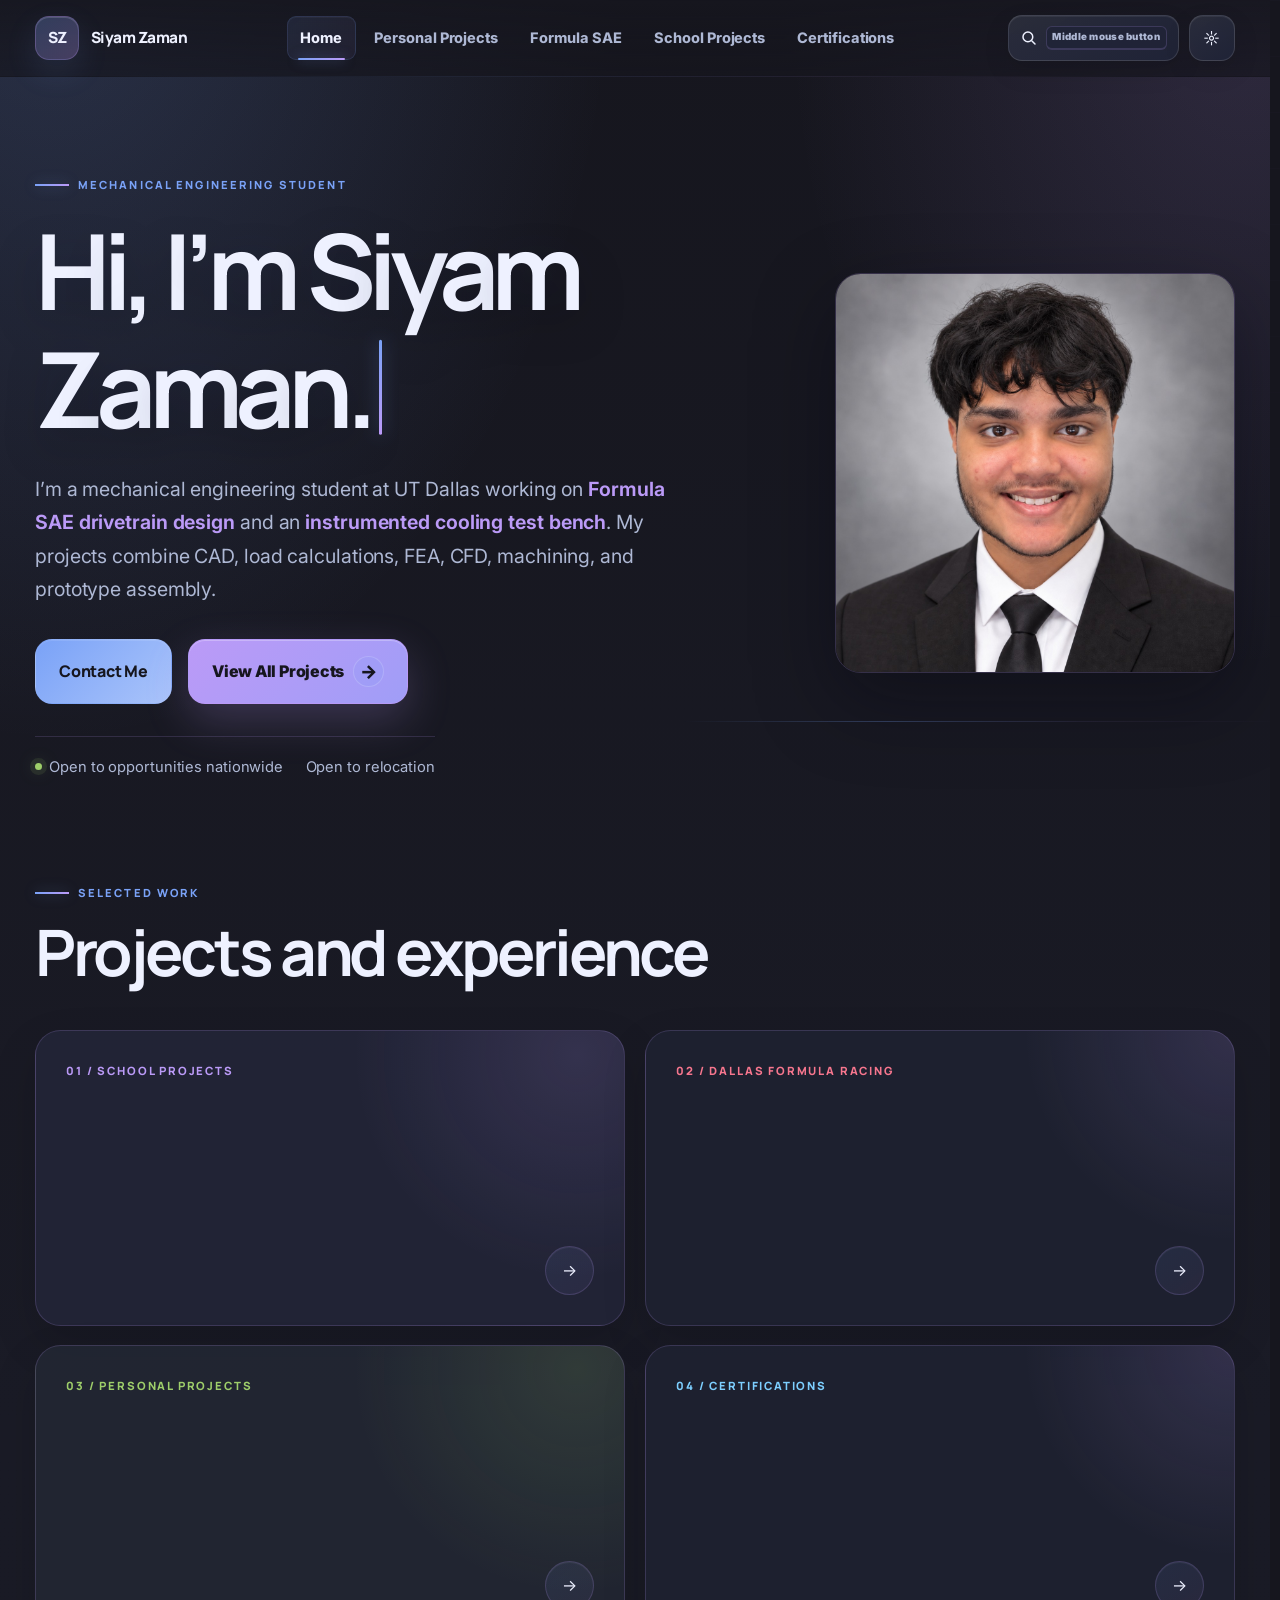
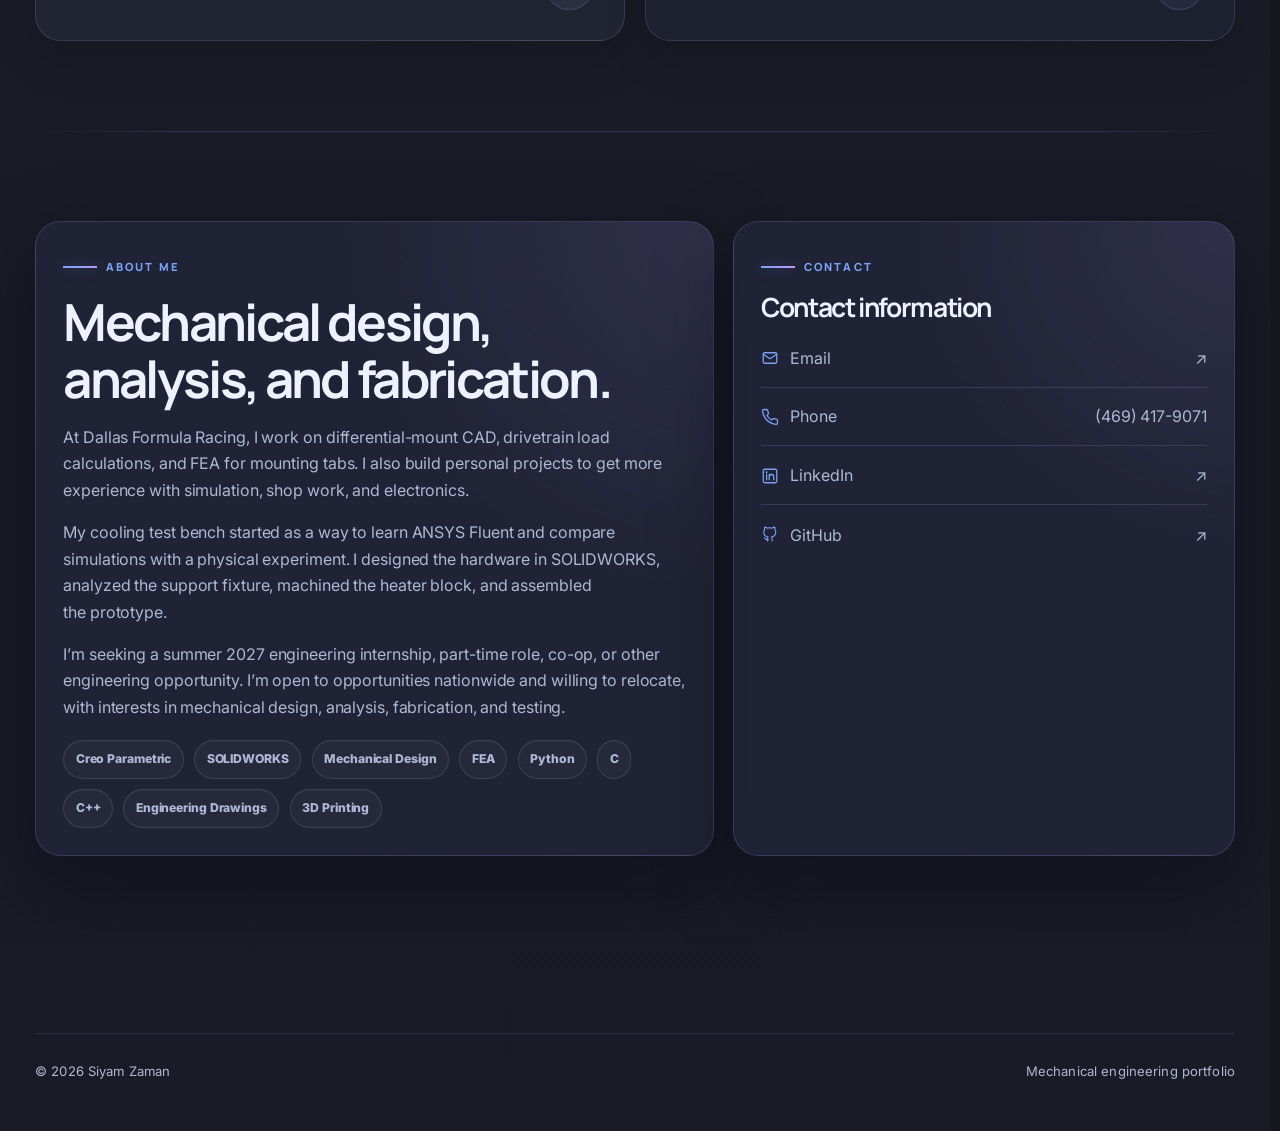
==== commit e52ff4b4: "update" ====
--- a/index.html
+++ b/index.html
@@ -1,9 +1,9 @@
-<!DOCTYPE html><html lang="en"><head><meta charset="UTF-8"><meta name="viewport" content="width=device-width,initial-scale=1,viewport-fit=cover"><meta name="theme-color" content="#16161e"><style>html{background:#16161e;color-scheme:dark}html.theme-preload-light{background:#e1e2e7;color-scheme:light}</style><script>try{if(localStorage.getItem('portfolio-theme')==='light'){document.documentElement.classList.add('theme-preload-light');document.querySelector('meta[name="theme-color"]').content='#e1e2e7'}}catch{}</script><meta name="description" content="Siyam Zaman's mechanical engineering portfolio featuring school projects, Formula SAE, personal projects, and technical training."><title>Siyam Zaman | Engineering Portfolio</title><link rel="preconnect" href="https://fonts.googleapis.com"><link rel="preconnect" href="https://fonts.gstatic.com" crossorigin><link rel="stylesheet" href="https://fonts.googleapis.com/css2?family=Inter:opsz,wght@14..32,400..900&amp;family=Manrope:wght@400..800&amp;display=swap"><link rel="stylesheet" href="styles.css"><link rel="stylesheet" href="sitewide.css?v=20260914-home-portrait"><link rel="icon" href="favicon.svg" type="image/svg+xml"><link rel="canonical" href="https://siyamzaman06.github.io/"><meta name="author" content="Siyam Zaman"><meta property="og:type" content="website"><meta property="og:site_name" content="Siyam Zaman Engineering Portfolio"><meta property="og:title" content="Siyam Zaman | Engineering Portfolio"><meta property="og:description" content="Siyam Zaman&#39;s mechanical engineering portfolio featuring school projects, Formula SAE, personal projects, and technical training."><meta property="og:url" content="https://siyamzaman06.github.io/"><meta name="twitter:card" content="summary_large_image"><meta name="twitter:title" content="Siyam Zaman | Engineering Portfolio"><meta name="twitter:description" content="Siyam Zaman&#39;s mechanical engineering portfolio featuring school projects, Formula SAE, personal projects, and technical training."><meta property="og:image" content="https://siyamzaman06.github.io/assets/og-portfolio.png"><meta property="og:image:width" content="1200"><meta property="og:image:height" content="630"><meta property="og:image:alt" content="Siyam Zaman mechanical engineering portfolio"><meta name="twitter:image" content="https://siyamzaman06.github.io/assets/og-portfolio.png"><meta name="twitter:image:alt" content="Siyam Zaman mechanical engineering portfolio"><script type="application/ld+json">{"@context":"https://schema.org","@type":"Person","name":"Siyam Zaman","url":"https://siyamzaman06.github.io/","jobTitle":"Mechanical Engineering Student","affiliation":{"@type":"CollegeOrUniversity","name":"The University of Texas at Dallas"},"sameAs":["https://www.linkedin.com/in/siyam-z-310ab1334/","https://github.com/siyamzaman06","https://codeforces.com/profile/roxas123"],"knowsAbout":["Mechanical design","CAD","Finite element analysis","Computational fluid dynamics","Formula SAE","Manufacturing","C","C++"]}</script></head><body data-page="home"><a class="skip" href="#main">Skip to main content</a>
+<!DOCTYPE html><html lang="en"><head><meta charset="UTF-8"><meta name="viewport" content="width=device-width,initial-scale=1,viewport-fit=cover"><meta name="theme-color" content="#16161e"><style>html{background:#16161e;color-scheme:dark}html.theme-preload-light{background:#e1e2e7;color-scheme:light}</style><script>try{if(localStorage.getItem('portfolio-theme')==='light'){document.documentElement.classList.add('theme-preload-light');document.querySelector('meta[name="theme-color"]').content='#e1e2e7'}}catch{}</script><meta name="description" content="Siyam Zaman's mechanical engineering portfolio featuring school projects, Formula SAE, personal projects, and technical training."><title>Siyam Zaman | Engineering Portfolio</title><link rel="preconnect" href="https://fonts.googleapis.com"><link rel="preconnect" href="https://fonts.gstatic.com" crossorigin><link rel="stylesheet" href="https://fonts.googleapis.com/css2?family=Inter:opsz,wght@14..32,400..900&amp;family=Manrope:wght@400..800&amp;display=swap"><link rel="stylesheet" href="styles.css"><link rel="stylesheet" href="sitewide.css?v=20260921-portrait-entrance"><link rel="icon" href="favicon.svg" type="image/svg+xml"><link rel="canonical" href="https://siyamzaman06.github.io/"><meta name="author" content="Siyam Zaman"><meta property="og:type" content="website"><meta property="og:site_name" content="Siyam Zaman Engineering Portfolio"><meta property="og:title" content="Siyam Zaman | Engineering Portfolio"><meta property="og:description" content="Siyam Zaman&#39;s mechanical engineering portfolio featuring school projects, Formula SAE, personal projects, and technical training."><meta property="og:url" content="https://siyamzaman06.github.io/"><meta name="twitter:card" content="summary_large_image"><meta name="twitter:title" content="Siyam Zaman | Engineering Portfolio"><meta name="twitter:description" content="Siyam Zaman&#39;s mechanical engineering portfolio featuring school projects, Formula SAE, personal projects, and technical training."><meta property="og:image" content="https://siyamzaman06.github.io/assets/og-portfolio.png"><meta property="og:image:width" content="1200"><meta property="og:image:height" content="630"><meta property="og:image:alt" content="Siyam Zaman mechanical engineering portfolio"><meta name="twitter:image" content="https://siyamzaman06.github.io/assets/og-portfolio.png"><meta name="twitter:image:alt" content="Siyam Zaman mechanical engineering portfolio"><script type="application/ld+json">{"@context":"https://schema.org","@type":"Person","name":"Siyam Zaman","url":"https://siyamzaman06.github.io/","jobTitle":"Mechanical Engineering Student","affiliation":{"@type":"CollegeOrUniversity","name":"The University of Texas at Dallas"},"sameAs":["https://www.linkedin.com/in/siyam-z-310ab1334/","https://github.com/siyamzaman06","https://codeforces.com/profile/roxas123"],"knowsAbout":["Mechanical design","CAD","Finite element analysis","Computational fluid dynamics","Formula SAE","Manufacturing","C","C++"]}</script></head><body data-page="home"><a class="skip" href="#main">Skip to main content</a>
 <header class="site-header"><nav class="nav container"><a class="brand" href="index.html"><span class="brand-mark">SZ</span><span>Siyam Zaman</span></a><ul class="nav-links" id="navLinks"><li><a data-page-link="home" href="index.html">Home</a></li><li><a data-page-link="personal" href="personal-projects.html">Personal Projects</a></li><li><a data-page-link="fsae" href="fsae.html">Formula SAE</a></li><li><a data-page-link="additional" href="additional-projects.html">School Projects</a></li><li><a data-page-link="certifications" href="certifications.html">Certifications</a></li></ul><div class="nav-actions"><button type="button" class="icon-btn" id="themeToggle" aria-label="Toggle color theme">☼</button><button type="button" class="menu-btn" id="menuButton" aria-label="Open navigation" aria-expanded="false">☰</button></div></nav></header>
 <main id="main">
-<section class="home-hero"><div class="container home-grid"><div class="home-copy reveal"><span class="eyebrow">Mechanical Engineering Student</span><h1>Hi, I’m Siyam Zaman.</h1><p>I’m a mechanical engineering student at UT Dallas working on <a class="load-underline" href="fsae.html">Formula SAE drivetrain design</a> and an <a class="load-underline" href="cooling-test-bench.html">instrumented cooling test bench</a>. My projects combine CAD, load calculations, FEA, CFD, machining, and prototype assembly.</p><div class="hero-actions"><a class="button primary" href="#contact" data-contact-open aria-haspopup="dialog">Contact Me</a><button class="button secondary" type="button" data-project-overview-open aria-haspopup="dialog" aria-controls="projectOverviewDialog">View All Projects <span class="overview-cta-arrow" aria-hidden="true">→</span></button></div><div class="home-meta"><span><i></i>Open to engineering opportunities</span><span>Dallas–Fort Worth, Texas</span></div></div><figure class="home-portrait"><img src="assets/Siyam%20Zaman.jpg" alt="Siyam Zaman in his blue graduation cap and gown" width="2838" height="3153" fetchpriority="high"></figure></div></section>
+<section class="home-hero"><div class="container home-grid"><div class="home-copy reveal"><span class="eyebrow">Mechanical Engineering Student</span><h1>Hi, I’m Siyam Zaman.</h1><p>I’m a mechanical engineering student at UT Dallas working on <a class="load-underline" href="fsae.html">Formula SAE drivetrain design</a> and an <a class="load-underline" href="cooling-test-bench.html">instrumented cooling test bench</a>. My projects combine CAD, load calculations, FEA, CFD, machining, and prototype assembly.</p><div class="hero-actions"><a class="button primary" href="#contact" data-contact-open aria-haspopup="dialog">Contact Me</a><button class="button secondary" type="button" data-project-overview-open aria-haspopup="dialog" aria-controls="projectOverviewDialog">View All Projects <span class="overview-cta-arrow" aria-hidden="true">→</span></button></div><div class="home-meta"><span><i></i>Open to opportunities nationwide</span><span>Open to relocation</span></div></div><figure class="home-portrait"><img src="assets/Siyam%20Zaman.jpeg" alt="Siyam Zaman wearing a suit and tie" width="1254" height="1254" fetchpriority="high"></figure></div></section>
 <section class="section" id="work"><div class="container"><div class="section-head reveal" data-reveal-on-scroll><div><span class="eyebrow">Selected Work</span><h2>Projects and experience</h2></div></div><div class="page-cards"><a class="page-card reveal" href="additional-projects.html"><span class="page-no">01 / SCHOOL PROJECTS</span><div><h3>School Projects</h3><p>Table vise reverse engineering, laptop stand fabrication, and acrylic bridge testing.</p></div><span class="arrow">→</span></a><a class="page-card reveal" href="fsae.html"><span class="page-no">02 / DALLAS FORMULA RACING</span><div><h3>Formula SAE</h3><p>Differential-mount CAD, load analysis, FEA, prototyping, and manufacturing preparation.</p></div><span class="arrow">→</span></a><a class="page-card reveal" href="personal-projects.html"><span class="page-no">03 / PERSONAL PROJECTS</span><div><h3>Personal Projects</h3><p>Cooling-system CFD, CAD practice, mechanical design, electronics, and C/C++.</p></div><span class="arrow">→</span></a><a class="page-card reveal" href="certifications.html"><span class="page-no">04 / CERTIFICATIONS</span><div><h3>Certifications</h3><p>Completed and current training in CAD, MATLAB, ANSYS, and machine shop operations.</p></div><span class="arrow">→</span></a></div></div></section>
-<section class="section"><div class="container about-grid"><article class="panel reveal"><span class="eyebrow">About Me</span><h2 style="font-size:clamp(2rem,4vw,3.3rem)">Mechanical design, analysis, and fabrication.</h2><div class="about-copy"><p>At Dallas Formula Racing, I work on differential-mount CAD, drivetrain load calculations, and FEA for mounting tabs. I also build personal projects to get more experience with simulation, shop work, and electronics.</p><p>My cooling test bench started as a way to learn ANSYS Fluent and compare simulations with a physical experiment. I designed the hardware in SOLIDWORKS, analyzed the support fixture, machined the heater block, and assembled the prototype.</p><p>I’m seeking engineering opportunities involving mechanical design, analysis, fabrication, and testing.</p></div><div class="skills"><span>Creo Parametric</span><span>SOLIDWORKS</span><span>Mechanical Design</span><span>FEA</span><span>Python</span><span>C</span><span>C++</span><span>Engineering Drawings</span><span>3D Printing</span></div></article><aside class="panel reveal" id="contact"><span class="eyebrow">Contact</span><h3>Contact information</h3><div class="contact-list"><a href="mailto:siyamzaman06@gmail.com"><span class="contact-link-label"><svg class="contact-link-icon" width="18" height="18" viewBox="0 0 24 24" fill="none" stroke="currentColor" stroke-width="1.7" stroke-linecap="round" stroke-linejoin="round" aria-hidden="true" focusable="false"><rect x="3" y="5" width="18" height="14" rx="2"/><path d="m3 7 9 6 9-6"/></svg>Email</span><span>↗</span></a><a href="tel:+14694179071" aria-label="Call Siyam Zaman at 469 417 9071"><span class="contact-link-label"><svg class="contact-link-icon" width="18" height="18" viewBox="0 0 24 24" fill="none" stroke="currentColor" stroke-width="1.7" stroke-linecap="round" stroke-linejoin="round" aria-hidden="true" focusable="false"><path d="M22 16.9v3a2 2 0 0 1-2.2 2 19.8 19.8 0 0 1-8.6-3.1 19.5 19.5 0 0 1-6-6A19.8 19.8 0 0 1 2.1 4.2 2 2 0 0 1 4.1 2h3a2 2 0 0 1 2 1.7c.1 1 .4 2 .7 2.9a2 2 0 0 1-.5 2.1L8 10a16 16 0 0 0 6 6l1.3-1.3a2 2 0 0 1 2.1-.5c.9.3 1.9.6 2.9.7a2 2 0 0 1 1.7 2Z"/></svg>Phone</span><span>(469) 417-9071</span></a><a href="https://www.linkedin.com/in/siyam-z-310ab1334/" target="_blank" rel="noopener noreferrer"><span class="contact-link-label"><svg class="contact-link-icon" width="18" height="18" viewBox="0 0 24 24" fill="none" stroke="currentColor" stroke-width="1.7" stroke-linecap="round" stroke-linejoin="round" aria-hidden="true" focusable="false"><rect x="3" y="3" width="18" height="18" rx="2"/><path d="M7.5 10v7M11 17v-7m0 3a3 3 0 0 1 6 0v4"/><circle cx="7.5" cy="7" r=".6" fill="currentColor"/></svg>LinkedIn</span><span>↗</span></a><a href="https://github.com/siyamzaman06" target="_blank" rel="noopener noreferrer"><span class="contact-link-label"><svg class="contact-link-icon" width="18" height="18" viewBox="0 0 24 24" fill="none" stroke="currentColor" stroke-width="1.7" stroke-linecap="round" stroke-linejoin="round" aria-hidden="true" focusable="false"><path d="M9 19c-4.3 1.3-4.3-2.2-6-2.7m12 5v-3.9a3.4 3.4 0 0 0-1-2.6c3.3-.4 6.8-1.6 6.8-7.3a5.7 5.7 0 0 0-1.5-4 5.3 5.3 0 0 0-.1-4s-1.2-.4-4.1 1.5a14 14 0 0 0-7.4 0C4.8-.9 3.6-.5 3.6-.5a5.3 5.3 0 0 0-.1 4 5.7 5.7 0 0 0-1.5 4c0 5.7 3.5 6.9 6.8 7.3A3.4 3.4 0 0 0 8 17.4v3.9" transform="translate(2 2) scale(.85)"/></svg>GitHub</span><span>↗</span></a></div></aside></div></section>
+<section class="section"><div class="container about-grid"><article class="panel reveal"><span class="eyebrow">About Me</span><h2 style="font-size:clamp(2rem,4vw,3.3rem)">Mechanical design, analysis, and fabrication.</h2><div class="about-copy"><p>At Dallas Formula Racing, I work on differential-mount CAD, drivetrain load calculations, and FEA for mounting tabs. I also build personal projects to get more experience with simulation, shop work, and electronics.</p><p>My cooling test bench started as a way to learn ANSYS Fluent and compare simulations with a physical experiment. I designed the hardware in SOLIDWORKS, analyzed the support fixture, machined the heater block, and assembled the prototype.</p><p>I’m seeking a summer 2027 engineering internship, part-time role, co-op, or other engineering opportunity. I’m open to opportunities nationwide and willing to relocate, with interests in mechanical design, analysis, fabrication, and testing.</p></div><div class="skills"><span>Creo Parametric</span><span>SOLIDWORKS</span><span>Mechanical Design</span><span>FEA</span><span>Python</span><span>C</span><span>C++</span><span>Engineering Drawings</span><span>3D Printing</span></div></article><aside class="panel reveal" id="contact"><span class="eyebrow">Contact</span><h3>Contact information</h3><div class="contact-list"><a href="mailto:siyamzaman06@gmail.com"><span class="contact-link-label"><svg class="contact-link-icon" width="18" height="18" viewBox="0 0 24 24" fill="none" stroke="currentColor" stroke-width="1.7" stroke-linecap="round" stroke-linejoin="round" aria-hidden="true" focusable="false"><rect x="3" y="5" width="18" height="14" rx="2"/><path d="m3 7 9 6 9-6"/></svg>Email</span><span>↗</span></a><a href="tel:+14694179071" aria-label="Call Siyam Zaman at 469 417 9071"><span class="contact-link-label"><svg class="contact-link-icon" width="18" height="18" viewBox="0 0 24 24" fill="none" stroke="currentColor" stroke-width="1.7" stroke-linecap="round" stroke-linejoin="round" aria-hidden="true" focusable="false"><path d="M22 16.9v3a2 2 0 0 1-2.2 2 19.8 19.8 0 0 1-8.6-3.1 19.5 19.5 0 0 1-6-6A19.8 19.8 0 0 1 2.1 4.2 2 2 0 0 1 4.1 2h3a2 2 0 0 1 2 1.7c.1 1 .4 2 .7 2.9a2 2 0 0 1-.5 2.1L8 10a16 16 0 0 0 6 6l1.3-1.3a2 2 0 0 1 2.1-.5c.9.3 1.9.6 2.9.7a2 2 0 0 1 1.7 2Z"/></svg>Phone</span><span>(469) 417-9071</span></a><a href="https://www.linkedin.com/in/siyam-z-310ab1334/" target="_blank" rel="noopener noreferrer"><span class="contact-link-label"><svg class="contact-link-icon" width="18" height="18" viewBox="0 0 24 24" fill="none" stroke="currentColor" stroke-width="1.7" stroke-linecap="round" stroke-linejoin="round" aria-hidden="true" focusable="false"><rect x="3" y="3" width="18" height="18" rx="2"/><path d="M7.5 10v7M11 17v-7m0 3a3 3 0 0 1 6 0v4"/><circle cx="7.5" cy="7" r=".6" fill="currentColor"/></svg>LinkedIn</span><span>↗</span></a><a href="https://github.com/siyamzaman06" target="_blank" rel="noopener noreferrer"><span class="contact-link-label"><svg class="contact-link-icon" width="18" height="18" viewBox="0 0 24 24" fill="none" stroke="currentColor" stroke-width="1.7" stroke-linecap="round" stroke-linejoin="round" aria-hidden="true" focusable="false"><path d="M9 19c-4.3 1.3-4.3-2.2-6-2.7m12 5v-3.9a3.4 3.4 0 0 0-1-2.6c3.3-.4 6.8-1.6 6.8-7.3a5.7 5.7 0 0 0-1.5-4 5.3 5.3 0 0 0-.1-4s-1.2-.4-4.1 1.5a14 14 0 0 0-7.4 0C4.8-.9 3.6-.5 3.6-.5a5.3 5.3 0 0 0-.1 4 5.7 5.7 0 0 0-1.5 4c0 5.7 3.5 6.9 6.8 7.3A3.4 3.4 0 0 0 8 17.4v3.9" transform="translate(2 2) scale(.85)"/></svg>GitHub</span><span>↗</span></a></div></aside></div></section>
 </main>
 <dialog class="project-overview-dialog" id="projectOverviewDialog" aria-labelledby="projectOverviewTitle" aria-describedby="projectOverviewDescription">
   <div class="project-overview-panel">
@@ -69,6 +69,12 @@
         <div class="project-skill-chips"><span>Heat Transfer</span><span>ANSYS Fluent</span><span>Fan P–Q Curves</span><span>Instrumentation</span><span>3D Printing</span></div>
         <b>Explore project →</b>
       </a>
+      <a class="project-overview-card" data-project-category="personal" href="personal-projects.html#hvac-bim">
+        <div class="project-overview-meta"><span>Personal</span><small>Building Systems · BIM</small></div>
+        <h3>Commercial HVAC BIM Model</h3>
+        <p>Revit modeling of FCUs, ductwork, and chilled-water piping, with coordinated HVAC floor plans and 3D views.</p>
+        <b>Explore project →</b>
+      </a>
       <a class="project-overview-card" data-project-category="personal" href="personal-projects.html#cad-practice">
         <div class="project-overview-meta"><span>Personal</span><small>Ongoing Practice</small></div>
         <h3>365 CAD Practice Problems</h3>
@@ -100,4 +106,4 @@
     </div>
   </div>
 </dialog>
-<footer class="footer"><div class="container footer-row"><span>© <span data-year></span> Siyam Zaman</span><span>Mechanical engineering portfolio</span></div></footer><script src="script.js?v=20260901-work-reveal"></script></body></html>
+<footer class="footer"><div class="container footer-row"><span>© <span data-year></span> Siyam Zaman</span><span>Mechanical engineering portfolio</span></div></footer><script src="script.js?v=20260921-title-typing"></script></body></html>
--- a/sitewide.css
+++ b/sitewide.css
@@ -60,6 +60,15 @@
 
 .brand {
   min-height: var(--touch-target);
+}
+
+.quick-access-trigger {
+  width: auto;
+  min-height: var(--touch-target);
+}
+.quick-access-trigger > svg {
+  display: block;
+  flex: 0 0 18px;
 }
 
 .back-to-top {
@@ -683,6 +692,50 @@
   }
 }
 
+/* Reserve separate columns for hero copy and decorative artwork. */
+body:is([data-page="additional"], [data-page="personal"]) .simple-page-hero > .container {
+  display: grid;
+  grid-template-columns: minmax(0, 1.65fr) minmax(0, 1fr);
+  align-items: center;
+  gap: clamp(2rem, 4vw, 4rem);
+  max-width: var(--max);
+  margin-inline: auto;
+}
+body:is([data-page="additional"], [data-page="personal"]) .simple-page-hero > .container > .reveal {
+  width: 100%;
+  min-width: 0;
+}
+body:is([data-page="additional"], [data-page="personal"]) .simple-page-hero h1 {
+  max-width: 100%;
+  font-size: clamp(3rem, 5.8vw, 5.35rem);
+  overflow-wrap: anywhere;
+}
+body:is([data-page="additional"], [data-page="personal"]) .simple-page-hero .typed-title-word {
+  max-width: 100%;
+  white-space: normal;
+}
+body:is([data-page="additional"], [data-page="personal"]) .page-hero.simple-page-hero > .container::after {
+  position: relative;
+  inset: auto;
+  grid-column: 2;
+  grid-row: 1;
+  width: 100%;
+  box-sizing: border-box;
+  padding: clamp(1.5rem, 3vw, 3rem);
+  transform: perspective(950px) rotateX(var(--motif-tilt-x, 0deg)) rotateY(var(--motif-tilt-y, 0deg)) rotateZ(var(--motif-base-rotate, 0deg));
+  translate: none;
+  scale: none;
+  animation: page-motif-reveal 1.15s .32s cubic-bezier(.16, 1, .3, 1) both;
+}
+@media (max-width: 980px) {
+  body:is([data-page="additional"], [data-page="personal"]) .simple-page-hero > .container {
+    grid-template-columns: minmax(0, 1fr);
+  }
+  body:is([data-page="additional"], [data-page="personal"]) .page-hero.simple-page-hero > .container::after {
+    display: none;
+  }
+}
+
 /* Homepage portrait */
 body[data-page="home"] .home-grid {
   display: grid;
@@ -693,13 +746,32 @@
 body[data-page="home"] .home-hero::before { content: none; }
 .home-portrait {
   margin: 0;
+  width: min(100%, 400px);
+  justify-self: end;
+  aspect-ratio: 1;
   overflow: hidden;
   border: 1px solid var(--line);
-  border-radius: 28px;
+  border-radius: var(--card-radius);
   box-shadow: var(--shadow);
-  translate: 18px 0;
   transform: perspective(900px) rotateX(var(--portrait-x, 0deg)) rotateY(var(--portrait-y, 0deg));
   transition: transform .45s cubic-bezier(.22, 1, .36, 1);
+  animation: portrait-reveal 1.15s .32s cubic-bezier(.16, 1, .3, 1) both;
+}
+@keyframes portrait-reveal {
+  from {
+    opacity: 0;
+    translate: 4rem 0;
+  }
+  to {
+    opacity: 1;
+    translate: 0 0;
+  }
+}
+@media (prefers-reduced-motion: reduce) {
+  .home-portrait { animation: none; }
+}
+body.user-reduce-motion .home-portrait {
+  animation: none;
 }
 .home-portrait img {
   pointer-events: none;
@@ -709,5 +781,5 @@
 }
 @media (max-width: 780px) {
   body[data-page="home"] .home-grid { grid-template-columns: minmax(0, 1fr); }
-  .home-portrait { width: min(100%, 380px); justify-self: center; translate: none; }
-}
+  .home-portrait { width: min(100%, 380px); justify-self: center; }
+}
